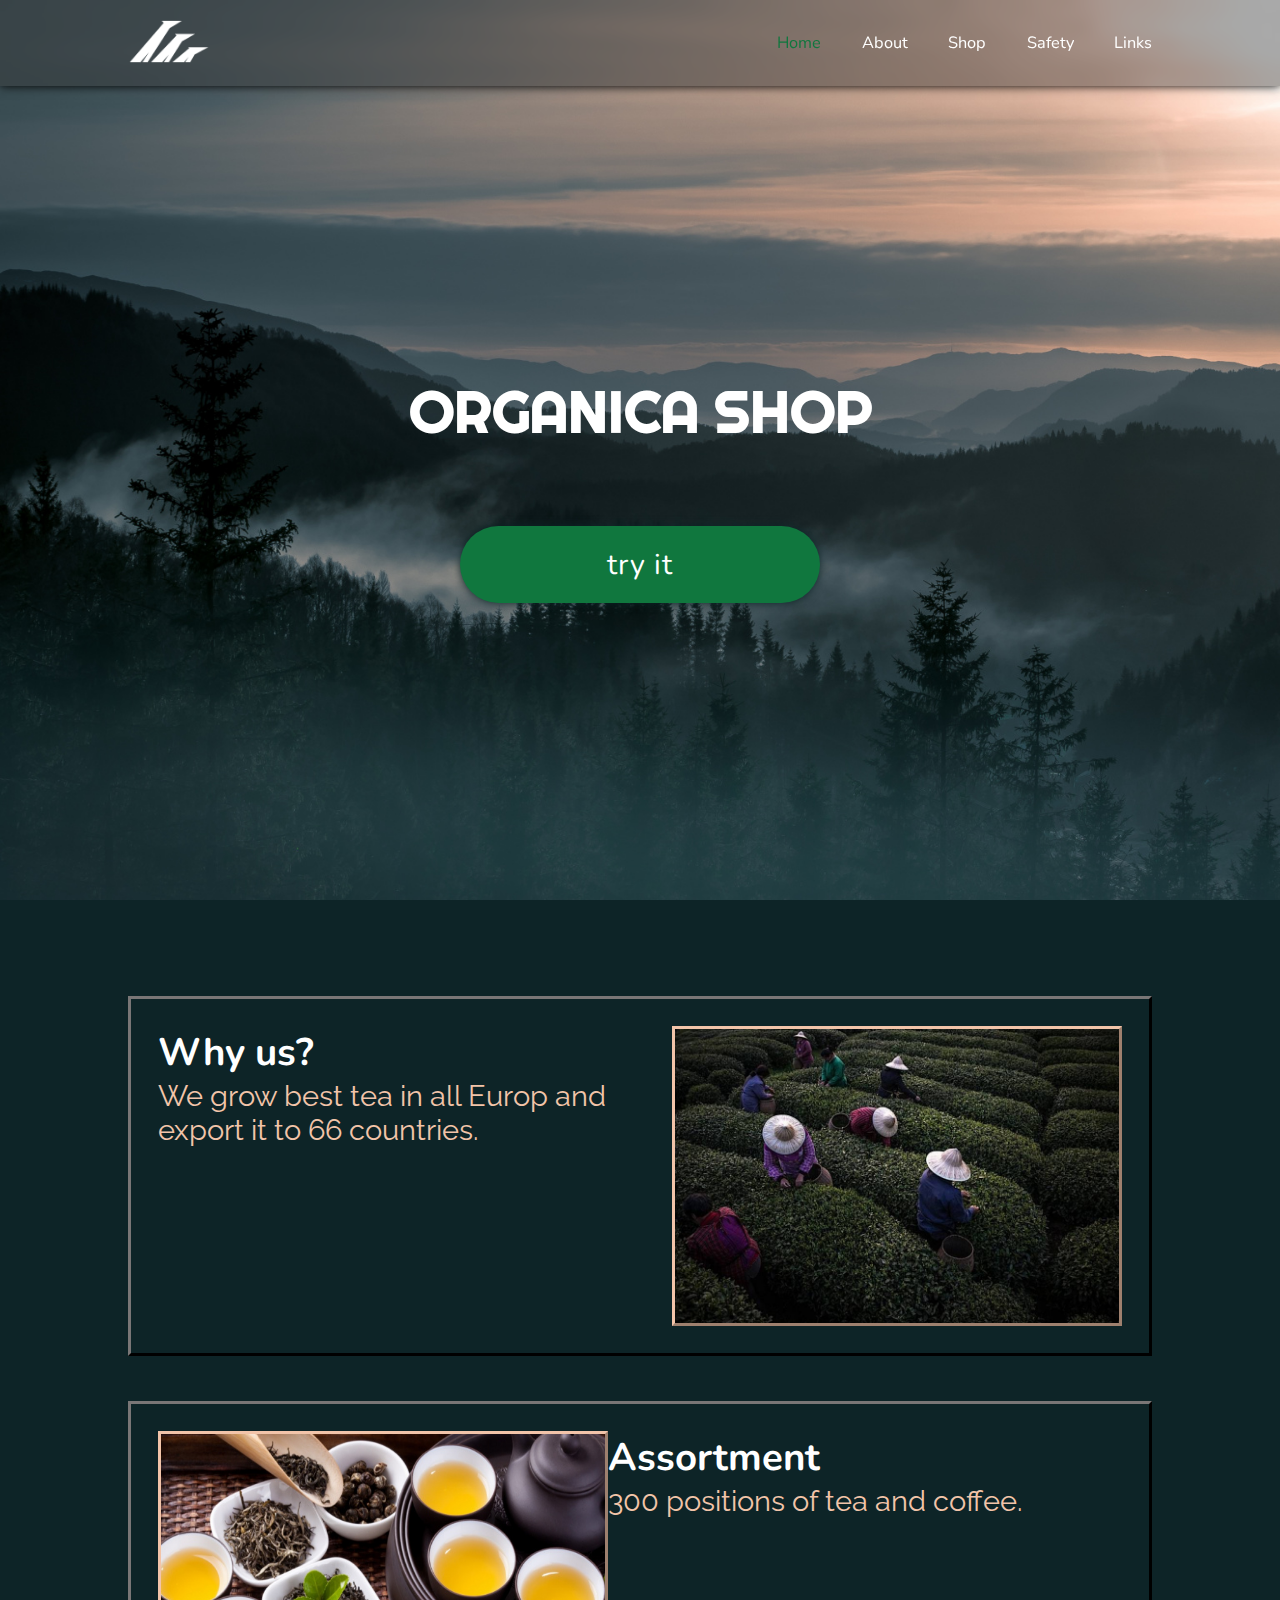
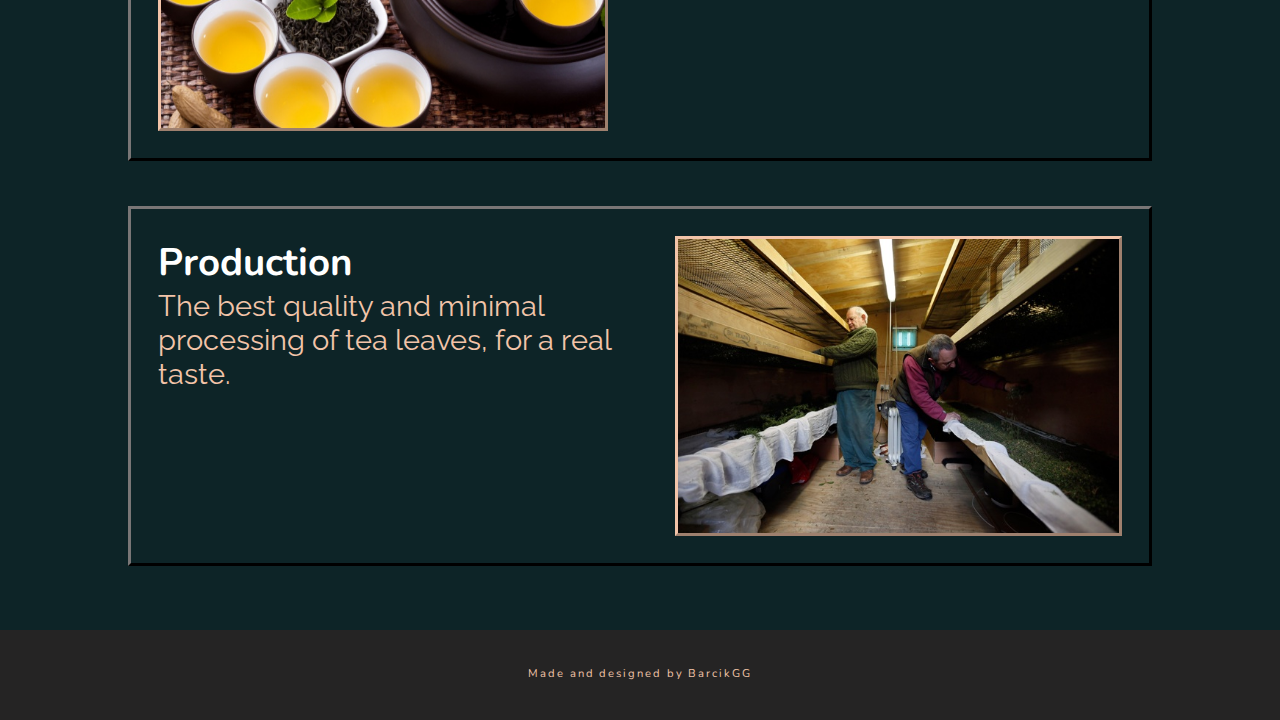
==== index.html @ 05550255 "first commit" ====
<!DOCTYPE html>
<html lang="en">
<head>
    <meta charset="UTF-8">
    <meta http-equiv="X-UA-Compatible" content="IE=edge">
    <meta name="viewport" content="width=device-width, initial-scale=1.0">
    <link rel="stylesheet" href="styles/index.css">
    <link href='https://unpkg.com/boxicons@2.1.4/css/boxicons.min.css' rel='stylesheet'>
    <title>Organica shop</title>
</head>
<body>
    <header class="header">
            <a href="index.html" class="logo">
                <img src="img/logo_shop.png" id="logo_img" alt="Logo">
            </a>
            <i class='bx bx-menu' id="menu-icon"></i>

            <nav class="navbar">
                <a href="index.html" class="active">Home</a>
                <a href="#about">About</a>
                <a href="shop.html">Shop</a>
                <a href="#">Safety</a>
                <a href="#">Links</a>
            </nav>
    </header> 
    
    <section class="main" id="main">
        <div class="main-content">
            <h1>ORGANICA SHOP</h1>
            <a href="shop.html" class="btn">try it</a>
        </div>
    </section>

    <section class="about" id="about">
        <div class="about_card" id="first_card">
            <div class="about_card_text">
                <h2>Why us?</h2>
                <p>We grow best tea in all Europ and export it to 66 countries.</p>
            </div>
            <img src="img/take_tea.jpg" alt="" class="about_card_img">
        </div>
        <div class="about_card" id="second_card">
            <img src="img/wide.jpg" alt="" class="about_card_img">
            <div class="about_card_text">
                <h2>Assortment</h2>
                <p>300 positions of tea and coffee.</p>
            </div>
        </div>
        <div class="about_card" id="fird_card">
            <div class="about_card_text">
                <h2>Production</h2>
                <p>The best quality and minimal processing of tea leaves, for a real taste.</p>
            </div>
            <img src="img/prod.jpg" alt="" class="about_card_img">
        </div>
    </section>

    <footer>
        <h3>Made and designed by BarcikGG</h3>
    </footer>
    <script src="scripts/script.js"></script>
</body>
</html>
---- styles/index.css ----
@import url('https://fonts.googleapis.com/css2?family=Nunito&family=Raleway:wght@200&family=Righteous&display=swap');


:root{
    --tittle-color: #ffff;
    --text-color: #f2c4a9;
    --button-hover-color: #1b3e46;
    --button-color: #10773e;
    --background-color: #0d2427;
}

* {
    margin: 0;
    padding: 0;
    box-sizing: border-box;
    text-decoration: none;
    border: none;
    outline: none;
    scroll-behavior: smooth;
    font-family: 'Nunito', sans-serif;
}

html {
    font-size: 60%;
    overflow-x: hidden;
}

body {
    color: var(--tittle-color);
    background-color: #ffff;
}

h1{
    color: var(--tittle-color);
    font-family: 'Righteous', cursive;
}

h2{
    color: var(--tittle-color);
    font-size: 4rem;
}

p{
    color: var(--text-color);
    font-family: 'Raleway', sans-serif;
}

.header {
    position: fixed;
    top: 0;
    left: 0;
    width: 100%;
    padding-left: 10%;
    padding-top: 2rem;
    padding-bottom: 2rem;
    padding-right: 10%;
    display: flex;
    justify-content: space-between;
    align-items: center;
    z-index: 100;
    background-color: #3333336c;
    backdrop-filter: blur(8px);
    box-shadow: 0 0 1rem black;
}

#logo_img{
    height: 5vh;
}

#menu-icon{
    font-size: 3.5rem;
    display: none;
}

.navbar a{
    font-size: 1.7rem;
    margin-left: 4rem;
    color: var(--font-color);
}

.navbar a:hover, .navbar a.active{
    color: var(--button-color);
    transition: .3s;
}

section{
    min-height: 100vh;
    padding-left: 10%;
    padding-right: 10%;
    padding-top: 10rem;
    padding-bottom: 2rem;
    background-color: var(--background-color);
}

.main{
    background-image: url("/img/back_main.jpg");
    background-repeat: no-repeat;
    background-size: cover;  
    display: flex;
    justify-content: center;
    align-items: center;
}

.main-content{
    display: flex;
    flex-direction: column;
    justify-content: center;
    align-items: center;
}

.main-content h1{
    text-align: center;
    color: var(--font-color);
    font-size: 6rem;
    margin-bottom: 15%;
}

.btn{
    display: inline-block;
    width: 40vh;
    margin-top: 2%;
    padding-top: 2rem;
    padding-bottom: 2rem;
    border-radius: 4rem;
    box-shadow: 0 0 1rem var(--background-color);
    background-color: var(--button-color);
    font-size: 3rem;
    text-align: center;
    color: var(--font-color);
    font-weight: 400;
    letter-spacing: .1rem;
}

.btn:hover{
    background-color: var(--button-hover-color);
    transition: .6s;
}

.about{
    display: flex;
    flex-wrap: wrap;
    justify-content: center;
}

.about_card{
    position: relative;
    display: flex;
    border-color: #252424;
    border-style: outset;
    justify-content: space-between;
    width: 150vh;
    height: 40vh;
    padding: 3vh 3vh 3vh 3vh;
    margin-bottom: 5vh;
}

.about_card_text{
    display: flex;
    flex-direction: column;
    width: 60%;
}

.about_card p{
    font-size: 3rem;
}

.about_card_img{
    border-color: var(--text-color);
    border-style: outset;
    max-width: 50vh;
    height: auto;
}

.product-cards {
    display: grid;
    grid-template-columns: repeat(auto-fit, minmax(30vh, 1fr));
    grid-gap: 20px;
    padding: 20px;
}

.product-card {
    background-color: #2d2c2c;
    padding: 20px;
    border-radius: 5px;
    transition: all 0.3s ease;
    text-align: center;
    display: flex;
    flex-direction: column;
    justify-content: space-between;
}

.product-card:hover {
    transform: translateY(-5px);
    box-shadow: 0 5px 20px rgba(0, 0, 0, 0.3);
}

.product-card img {
    max-width: 100%;
    height: auto;
    margin-bottom: 20px;
}

.product-card h3 {
    color: var(--text-color);
    font-size: 2.5rem;
    margin-bottom: 10px;
}

.product-card p {
    font-size: 1.8rem;
    font-family: Gilroy;
    color: #777;
    margin-bottom: 20px;
}

.product-card button {
    background-color: var(--text-color);
    color: var(--background-color);
    padding: 10px 20px;
    border: none;
    border-radius: 5px;
    font-size: 1.8rem;
    cursor: pointer;
    transition: all 0.3s ease;
    margin-top: auto;
}

.product-card button:hover {
    background-color: var(--button-hover-color);
    transform: scale(1.05);
}

footer{
    height: 10vh;
    background-color: #252424;
}

footer h3{
    color: var(--text-color);
    font-weight: 400;
    letter-spacing: 0.2rem;
    text-align: center;
    padding-top: calc(5vh - 1rem);
}

@media only screen and (max-width: 1024px) {
    .navbar a {
        margin-left: 2rem;
        font-size: 1.5rem;
    }
}
    
@media only screen and (max-width: 860px) {
    html {
        font-size: 50%;
    }
    
    .header {
        padding-left: 5%;
        padding-right: 5%;
    }
    
    #menu-icon {
        display: block;
        cursor: pointer;
    }
    
    .navbar {
        position: absolute;
        top: 100%;
        left: 0;
        width: 100%;
        padding-left: 1rem;
        padding-right: 1rem;
        padding-top: 2%;
        background-color: #333;
        box-shadow: 0 0.3rem 1rem black;
        display: none;
    }
    
    .navbar.active {
        display: block;
    }
    
    .navbar a {
        margin: 2rem 0;
        font-size: 3rem;
        display: block;
    }

    .main{
        display: block;
    }

    .main-content h1 {
        font-size: 3.5rem;
    }
    
    .btn {
        width: 100%;
    }
    
}
    
@media only screen and (max-width: 500px) {
    .navbar a {
        font-size: 2rem;
    }
    
    section {
        margin-top: 5rem;
        padding-left: 5%;
        padding-right: 5%;
        padding-top: 5rem;
        padding-bottom: 1rem;
    }
      
    .main {
        flex-direction: column;
        align-items: flex-start;
    }
      
    .main-content h1 {
        font-size: 4rem;
    }
      
    .btn {
        width: 100%;
        margin-top: 5%;
        padding-top: 1.8rem;
        padding-bottom: 1.8rem;
        font-size: 2rem;
        border-radius: 2rem;
    }
}
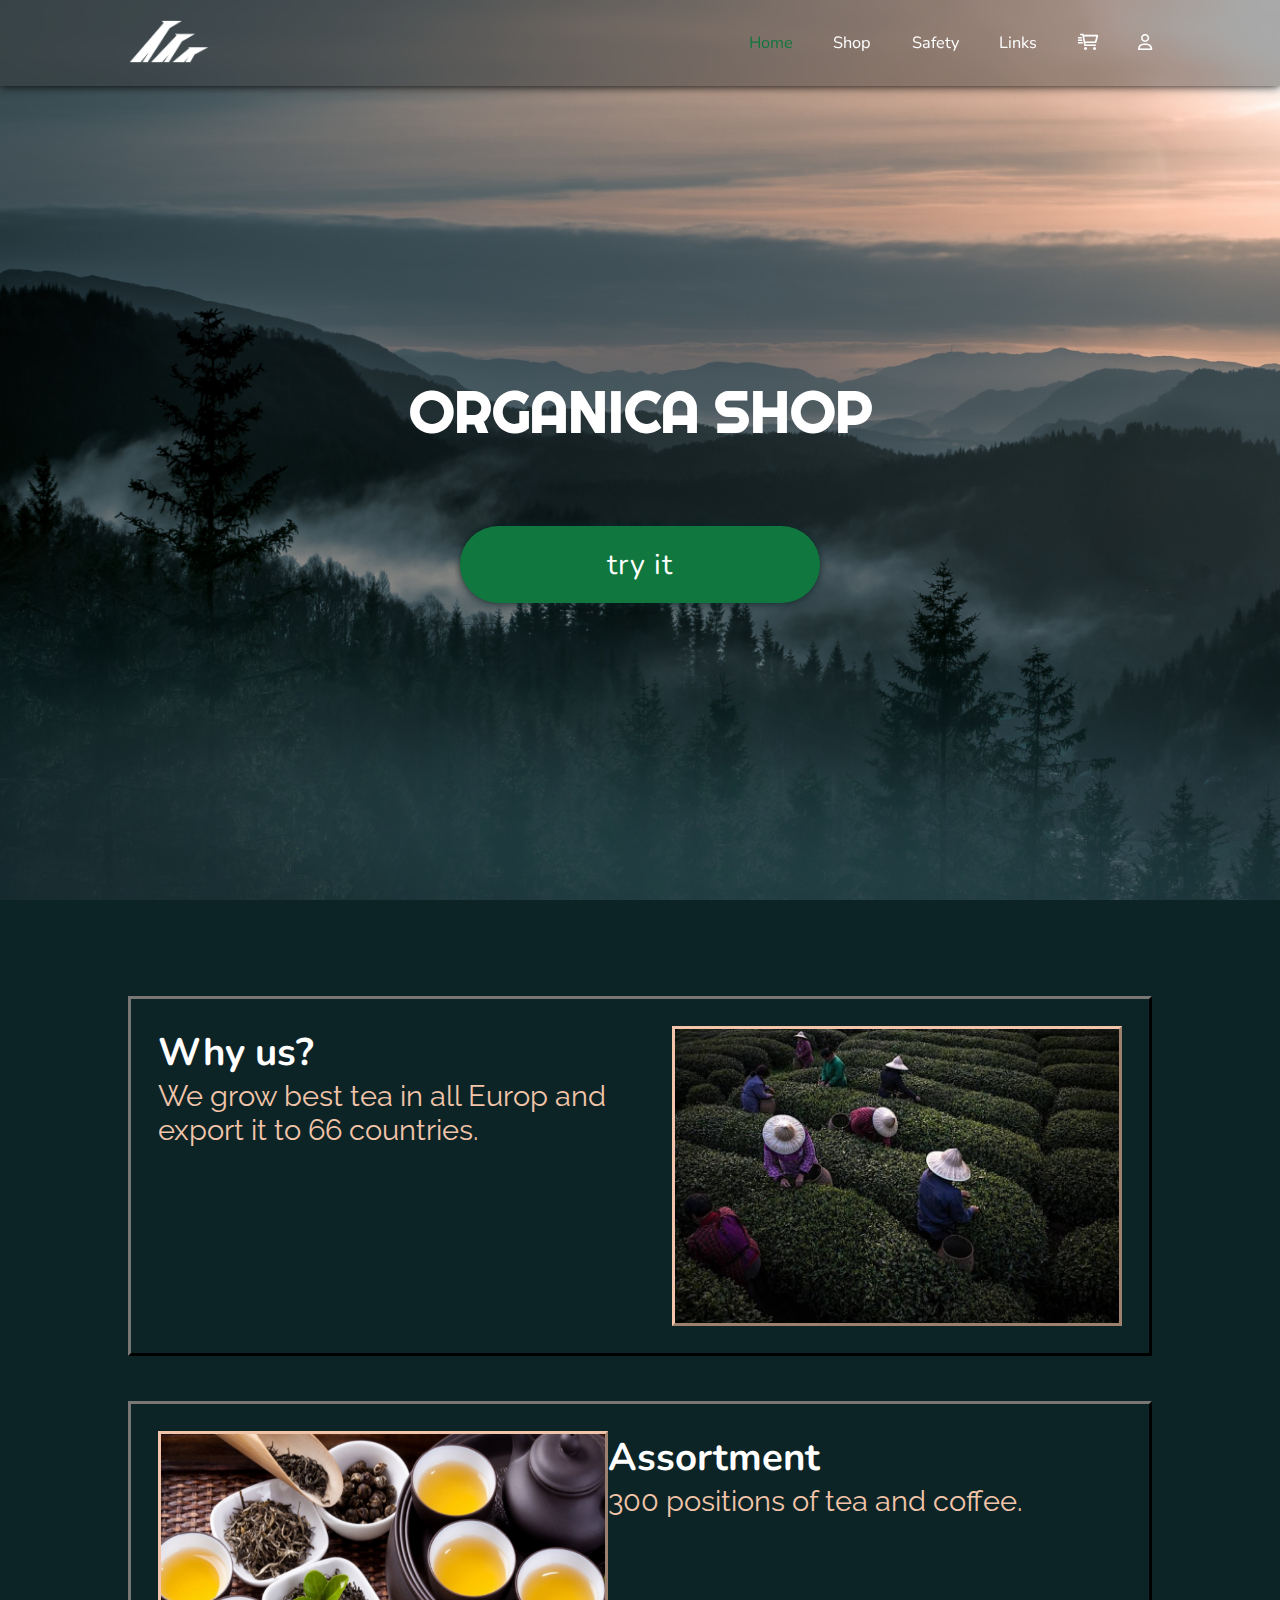
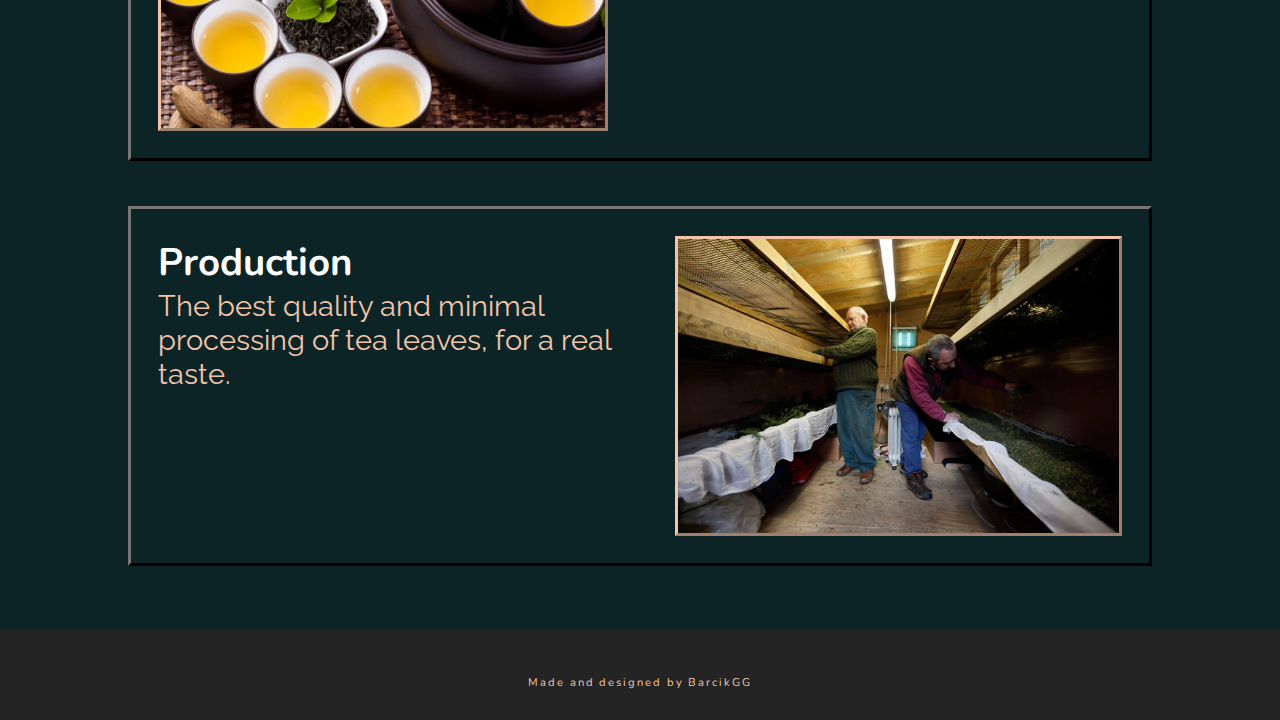
==== commit 58b247fa: "add cart" ====
--- a/index.html
+++ b/index.html
@@ -5,6 +5,7 @@
     <meta http-equiv="X-UA-Compatible" content="IE=edge">
     <meta name="viewport" content="width=device-width, initial-scale=1.0">
     <link rel="stylesheet" href="styles/index.css">
+    <link rel="stylesheet" href="styles/all.min.css">
     <link href='https://unpkg.com/boxicons@2.1.4/css/boxicons.min.css' rel='stylesheet'>
     <title>Organica shop</title>
 </head>
@@ -17,10 +18,11 @@
 
             <nav class="navbar">
                 <a href="index.html" class="active">Home</a>
-                <a href="#about">About</a>
                 <a href="shop.html">Shop</a>
                 <a href="#">Safety</a>
                 <a href="#">Links</a>
+                <a href="cart.html"><i class="fa-regular fa-cart-shopping-fast"></i></a>
+                <a href="#"><i class="fa-regular fa-user"></i></a>
             </nav>
     </header> 
     
--- a/styles/index.css
+++ b/styles/index.css
@@ -126,6 +126,7 @@
     background-color: var(--button-color);
     font-size: 3rem;
     text-align: center;
+    cursor: pointer;
     color: var(--font-color);
     font-weight: 400;
     letter-spacing: .1rem;
@@ -190,7 +191,6 @@
 }
 
 .product-card:hover {
-    transform: translateY(-5px);
     box-shadow: 0 5px 20px rgba(0, 0, 0, 0.3);
 }
 
@@ -215,6 +215,7 @@
 
 .product-card button {
     background-color: var(--text-color);
+    position: relative;
     color: var(--background-color);
     padding: 10px 20px;
     border: none;
@@ -223,11 +224,127 @@
     cursor: pointer;
     transition: all 0.3s ease;
     margin-top: auto;
+    display: flex;
+    justify-content: space-between;
+    align-items: center;
 }
 
 .product-card button:hover {
     background-color: var(--button-hover-color);
     transform: scale(1.05);
+}
+
+.cart{
+    position: relative;
+    display: flex;
+    flex-direction: row-reverse;
+    justify-content: space-between;
+    padding-top: 5vh;
+}
+
+.cart-form{
+    width: 45%;
+}
+
+.cart-items {
+    display: flex;
+    flex-direction: column;
+}
+
+.cart-item {
+    position: relative;
+    background-color: var(--background-color);
+    border-color: var(--text-color);
+    border-style: outset;
+    display: inline-flex;
+    width: 80%;
+    padding: 2vh;
+    margin-bottom: 5vh;
+    border-radius: 1vh;
+    transition: all 0.3s ease;
+}
+
+.cart-item img {
+    max-width: 30%;
+    height: auto;
+}
+
+.cart-item h3{
+    font-size: 3rem;
+}
+
+.cart-item p{
+    font-size: 1.8rem;
+}
+
+.cart-item-text{
+    margin-left: 5vh;
+    display: flex;
+    flex-direction: column;
+}
+
+.heading{
+    text-align: center;
+}
+
+.cart-form form{
+    max-width: 70rem;
+    margin: auto;
+    text-align: center;
+    margin-bottom: 3rem;
+}
+
+.cart-form form .input-box{
+    display: flex;
+    justify-content: space-between;
+    flex-wrap: wrap;
+}
+
+.cart-form form .input-box input,
+.cart-form form textarea{
+    width: 100%;
+    padding: 1.5rem;
+    font-size: 1.6rem;
+    color: #ffff;
+    background-color: #333;
+    border-radius: .8rem;
+    margin: .7rem 0;
+}
+
+.cart-form form .input-box input{
+    width: 49%;
+}
+
+.cart-form form .input-box-address input{
+    width: 100%;
+    padding: 1.5rem;
+    font-size: 1.6rem;
+    color: #ffff;
+    background-color: #333;
+    border-radius: .8rem;
+    margin: .7rem 0;
+}
+
+.pay-btn{
+    display: inline-block;
+    width: 100%;
+    margin-top: 2%;
+    padding-top: 2rem;
+    padding-bottom: 2rem;
+    border-radius: 2rem;
+    box-shadow: 0 0 1rem var(--background-color);
+    background-color: var(--text-color);
+    font-size: 3rem;
+    text-align: center;
+    color: var(--background-color);
+    font-weight: 400;
+    letter-spacing: .1rem;
+}
+
+.pay-btn:hover{
+    cursor: pointer;
+    background-color: var(--button-hover-color);
+    transition: .6s;
 }
 
 footer{
@@ -240,7 +357,7 @@
     font-weight: 400;
     letter-spacing: 0.2rem;
     text-align: center;
-    padding-top: calc(5vh - 1rem);
+    padding-top: 5vh;
 }
 
 @media only screen and (max-width: 1024px) {
@@ -288,18 +405,26 @@
         display: block;
     }
 
-    .main{
-        display: block;
-    }
-
     .main-content h1 {
-        font-size: 3.5rem;
+        font-size: 5rem;
     }
     
     .btn {
         width: 100%;
     }
     
+    .about_card{
+        position: relative;
+        display: flex;
+        flex-direction: column;
+        height: auto;
+        width: 100vh;
+    }
+
+    .about_card_text{
+        margin-bottom: 5vh;
+        width: 100%;
+    }
 }
     
 @media only screen and (max-width: 500px) {
@@ -308,16 +433,10 @@
     }
     
     section {
-        margin-top: 5rem;
         padding-left: 5%;
         padding-right: 5%;
-        padding-top: 5rem;
+        padding-top: 10rem;
         padding-bottom: 1rem;
-    }
-      
-    .main {
-        flex-direction: column;
-        align-items: flex-start;
     }
       
     .main-content h1 {
@@ -332,4 +451,12 @@
         font-size: 2rem;
         border-radius: 2rem;
     }
+
+    .about_card{
+        width: 60vh;
+    }
+
+    .about_card_img{
+        width: 30vh;
+    }
 }--- a/styles/all.min.css
+++ b/styles/all.min.css
@@ -0,0 +1,6 @@
+/*!
+ * Font Awesome Pro 6.1.0 by @fontawesome - https://fontawesome.com
+ * License - https://fontawesome.com/license (Commercial License)
+ * Copyright 2022 Fonticons, Inc.
+ */
+.fa{font-family:var(--fa-style-family,"Font Awesome 6 Pro");font-weight:var(--fa-style,900)}.fa,.fa-brands,.fa-duotone,.fa-light,.fa-regular,.fa-solid,.fa-thin,.fab,.fad,.fal,.far,.fas,.fat{-moz-osx-font-smoothing:grayscale;-webkit-font-smoothing:antialiased;display:var(--fa-display,inline-block);font-style:normal;font-variant:normal;line-height:1;text-rendering:auto}.fa-1x{font-size:1em}.fa-2x{font-size:2em}.fa-3x{font-size:3em}.fa-4x{font-size:4em}.fa-5x{font-size:5em}.fa-6x{font-size:6em}.fa-7x{font-size:7em}.fa-8x{font-size:8em}.fa-9x{font-size:9em}.fa-10x{font-size:10em}.fa-2xs{font-size:.625em;line-height:.1em;vertical-align:.225em}.fa-xs{font-size:.75em;line-height:.08333em;vertical-align:.125em}.fa-sm{font-size:.875em;line-height:.07143em;vertical-align:.05357em}.fa-lg{font-size:1.25em;line-height:.05em;vertical-align:-.075em}.fa-xl{font-size:1.5em;line-height:.04167em;vertical-align:-.125em}.fa-2xl{font-size:2em;line-height:.03125em;vertical-align:-.1875em}.fa-fw{text-align:center;width:1.25em}.fa-ul{list-style-type:none;margin-left:var(--fa-li-margin,2.5em);padding-left:0}.fa-ul>li{position:relative}.fa-li{left:calc(var(--fa-li-width, 2em)*-1);position:absolute;text-align:center;width:var(--fa-li-width,2em);line-height:inherit}.fa-border{border-radius:var(--fa-border-radius,.1em);border:var(--fa-border-width,.08em) var(--fa-border-style,solid) var(--fa-border-color,#eee);padding:var(--fa-border-padding,.2em .25em .15em)}.fa-pull-left{float:left;margin-right:var(--fa-pull-margin,.3em)}.fa-pull-right{float:right;margin-left:var(--fa-pull-margin,.3em)}.fa-beat{-webkit-animation-name:fa-beat;animation-name:fa-beat;-webkit-animation-delay:var(--fa-animation-delay,0);animation-delay:var(--fa-animation-delay,0);-webkit-animation-direction:var(--fa-animation-direction,normal);animation-direction:var(--fa-animation-direction,normal);-webkit-animation-duration:var(--fa-animation-duration,1s);animation-duration:var(--fa-animation-duration,1s);-webkit-animation-iteration-count:var(--fa-animation-iteration-count,infinite);animation-iteration-count:var(--fa-animation-iteration-count,infinite);-webkit-animation-timing-function:var(--fa-animation-timing,ease-in-out);animation-timing-function:var(--fa-animation-timing,ease-in-out)}.fa-bounce{-webkit-animation-name:fa-bounce;animation-name:fa-bounce;-webkit-animation-delay:var(--fa-animation-delay,0);animation-delay:var(--fa-animation-delay,0);-webkit-animation-direction:var(--fa-animation-direction,normal);animation-direction:var(--fa-animation-direction,normal);-webkit-animation-duration:var(--fa-animation-duration,1s);animation-duration:var(--fa-animation-duration,1s);-webkit-animation-iteration-count:var(--fa-animation-iteration-count,infinite);animation-iteration-count:var(--fa-animation-iteration-count,infinite);-webkit-animation-timing-function:var(--fa-animation-timing,cubic-bezier(.28,.84,.42,1));animation-timing-function:var(--fa-animation-timing,cubic-bezier(.28,.84,.42,1))}.fa-fade{-webkit-animation-name:fa-fade;animation-name:fa-fade;-webkit-animation-iteration-count:var(--fa-animation-iteration-count,infinite);animation-iteration-count:var(--fa-animation-iteration-count,infinite);-webkit-animation-timing-function:var(--fa-animation-timing,cubic-bezier(.4,0,.6,1));animation-timing-function:var(--fa-animation-timing,cubic-bezier(.4,0,.6,1))}.fa-beat-fade,.fa-fade{-webkit-animation-delay:var(--fa-animation-delay,0);animation-delay:var(--fa-animation-delay,0);-webkit-animation-direction:var(--fa-animation-direction,normal);animation-direction:var(--fa-animation-direction,normal);-webkit-animation-duration:var(--fa-animation-duration,1s);animation-duration:var(--fa-animation-duration,1s)}.fa-beat-fade{-webkit-animation-name:fa-beat-fade;animation-name:fa-beat-fade;-webkit-animation-iteration-count:var(--fa-animation-iteration-count,infinite);animation-iteration-count:var(--fa-animation-iteration-count,infinite);-webkit-animation-timing-function:var(--fa-animation-timing,cubic-bezier(.4,0,.6,1));animation-timing-function:var(--fa-animation-timing,cubic-bezier(.4,0,.6,1))}.fa-flip{-webkit-animation-name:fa-flip;animation-name:fa-flip;-webkit-animation-delay:var(--fa-animation-delay,0);animation-delay:var(--fa-animation-delay,0);-webkit-animation-direction:var(--fa-animation-direction,normal);animation-direction:var(--fa-animation-direction,normal);-webkit-animation-duration:var(--fa-animation-duration,1s);animation-duration:var(--fa-animation-duration,1s);-webkit-animation-iteration-count:var(--fa-animation-iteration-count,infinite);animation-iteration-count:var(--fa-animation-iteration-count,infinite);-webkit-animation-timing-function:var(--fa-animation-timing,ease-in-out);animation-timing-function:var(--fa-animation-timing,ease-in-out)}.fa-shake{-webkit-animation-name:fa-shake;animation-name:fa-shake;-webkit-animation-duration:var(--fa-animation-duration,1s);animation-duration:var(--fa-animation-duration,1s);-webkit-animation-iteration-count:var(--fa-animation-iteration-count,infinite);animation-iteration-count:var(--fa-animation-iteration-count,infinite);-webkit-animation-timing-function:var(--fa-animation-timing,linear);animation-timing-function:var(--fa-animation-timing,linear)}.fa-shake,.fa-spin{-webkit-animation-delay:var(--fa-animation-delay,0);animation-delay:var(--fa-animation-delay,0);-webkit-animation-direction:var(--fa-animation-direction,normal);animation-direction:var(--fa-animation-direction,normal)}.fa-spin{-webkit-animation-name:fa-spin;animation-name:fa-spin;-webkit-animation-duration:var(--fa-animation-duration,2s);animation-duration:var(--fa-animation-duration,2s);-webkit-animation-iteration-count:var(--fa-animation-iteration-count,infinite);animation-iteration-count:var(--fa-animation-iteration-count,infinite);-webkit-animation-timing-function:var(--fa-animation-timing,linear);animation-timing-function:var(--fa-animation-timing,linear)}.fa-spin-reverse{--fa-animation-direction:reverse}.fa-pulse,.fa-spin-pulse{-webkit-animation-name:fa-spin;animation-name:fa-spin;-webkit-animation-direction:var(--fa-animation-direction,normal);animation-direction:var(--fa-animation-direction,normal);-webkit-animation-duration:var(--fa-animation-duration,1s);animation-duration:var(--fa-animation-duration,1s);-webkit-animation-iteration-count:var(--fa-animation-iteration-count,infinite);animation-iteration-count:var(--fa-animation-iteration-count,infinite);-webkit-animation-timing-function:var(--fa-animation-timing,steps(8));animation-timing-function:var(--fa-animation-timing,steps(8))}@media (prefers-reduced-motion:reduce){.fa-beat,.fa-beat-fade,.fa-bounce,.fa-fade,.fa-flip,.fa-pulse,.fa-shake,.fa-spin,.fa-spin-pulse{-webkit-animation-delay:-1ms;animation-delay:-1ms;-webkit-animation-duration:1ms;animation-duration:1ms;-webkit-animation-iteration-count:1;animation-iteration-count:1;transition-delay:0s;transition-duration:0s}}@-webkit-keyframes fa-beat{0%,90%{-webkit-transform:scale(1);transform:scale(1)}45%{-webkit-transform:scale(var(--fa-beat-scale,1.25));transform:scale(var(--fa-beat-scale,1.25))}}@keyframes fa-beat{0%,90%{-webkit-transform:scale(1);transform:scale(1)}45%{-webkit-transform:scale(var(--fa-beat-scale,1.25));transform:scale(var(--fa-beat-scale,1.25))}}@-webkit-keyframes fa-bounce{0%{-webkit-transform:scale(1) translateY(0);transform:scale(1) translateY(0)}10%{-webkit-transform:scale(var(--fa-bounce-start-scale-x,1.1),var(--fa-bounce-start-scale-y,.9)) translateY(0);transform:scale(var(--fa-bounce-start-scale-x,1.1),var(--fa-bounce-start-scale-y,.9)) translateY(0)}30%{-webkit-transform:scale(var(--fa-bounce-jump-scale-x,.9),var(--fa-bounce-jump-scale-y,1.1)) translateY(var(--fa-bounce-height,-.5em));transform:scale(var(--fa-bounce-jump-scale-x,.9),var(--fa-bounce-jump-scale-y,1.1)) translateY(var(--fa-bounce-height,-.5em))}50%{-webkit-transform:scale(var(--fa-bounce-land-scale-x,1.05),var(--fa-bounce-land-scale-y,.95)) translateY(0);transform:scale(var(--fa-bounce-land-scale-x,1.05),var(--fa-bounce-land-scale-y,.95)) translateY(0)}57%{-webkit-transform:scale(1) translateY(var(--fa-bounce-rebound,-.125em));transform:scale(1) translateY(var(--fa-bounce-rebound,-.125em))}64%{-webkit-transform:scale(1) translateY(0);transform:scale(1) translateY(0)}to{-webkit-transform:scale(1) translateY(0);transform:scale(1) translateY(0)}}@keyframes fa-bounce{0%{-webkit-transform:scale(1) translateY(0);transform:scale(1) translateY(0)}10%{-webkit-transform:scale(var(--fa-bounce-start-scale-x,1.1),var(--fa-bounce-start-scale-y,.9)) translateY(0);transform:scale(var(--fa-bounce-start-scale-x,1.1),var(--fa-bounce-start-scale-y,.9)) translateY(0)}30%{-webkit-transform:scale(var(--fa-bounce-jump-scale-x,.9),var(--fa-bounce-jump-scale-y,1.1)) translateY(var(--fa-bounce-height,-.5em));transform:scale(var(--fa-bounce-jump-scale-x,.9),var(--fa-bounce-jump-scale-y,1.1)) translateY(var(--fa-bounce-height,-.5em))}50%{-webkit-transform:scale(var(--fa-bounce-land-scale-x,1.05),var(--fa-bounce-land-scale-y,.95)) translateY(0);transform:scale(var(--fa-bounce-land-scale-x,1.05),var(--fa-bounce-land-scale-y,.95)) translateY(0)}57%{-webkit-transform:scale(1) translateY(var(--fa-bounce-rebound,-.125em));transform:scale(1) translateY(var(--fa-bounce-rebound,-.125em))}64%{-webkit-transform:scale(1) translateY(0);transform:scale(1) translateY(0)}to{-webkit-transform:scale(1) translateY(0);transform:scale(1) translateY(0)}}@-webkit-keyframes fa-fade{50%{opacity:var(--fa-fade-opacity,.4)}}@keyframes fa-fade{50%{opacity:var(--fa-fade-opacity,.4)}}@-webkit-keyframes fa-beat-fade{0%,to{opacity:var(--fa-beat-fade-opacity,.4);-webkit-transform:scale(1);transform:scale(1)}50%{opacity:1;-webkit-transform:scale(var(--fa-beat-fade-scale,1.125));transform:scale(var(--fa-beat-fade-scale,1.125))}}@keyframes fa-beat-fade{0%,to{opacity:var(--fa-beat-fade-opacity,.4);-webkit-transform:scale(1);transform:scale(1)}50%{opacity:1;-webkit-transform:scale(var(--fa-beat-fade-scale,1.125));transform:scale(var(--fa-beat-fade-scale,1.125))}}@-webkit-keyframes fa-flip{50%{-webkit-transform:rotate3d(var(--fa-flip-x,0),var(--fa-flip-y,1),var(--fa-flip-z,0),var(--fa-flip-angle,-180deg));transform:rotate3d(var(--fa-flip-x,0),var(--fa-flip-y,1),var(--fa-flip-z,0),var(--fa-flip-angle,-180deg))}}@keyframes fa-flip{50%{-webkit-transform:rotate3d(var(--fa-flip-x,0),var(--fa-flip-y,1),var(--fa-flip-z,0),var(--fa-flip-angle,-180deg));transform:rotate3d(var(--fa-flip-x,0),var(--fa-flip-y,1),var(--fa-flip-z,0),var(--fa-flip-angle,-180deg))}}@-webkit-keyframes fa-shake{0%{-webkit-transform:rotate(-15deg);transform:rotate(-15deg)}4%{-webkit-transform:rotate(15deg);transform:rotate(15deg)}8%,24%{-webkit-transform:rotate(-18deg);transform:rotate(-18deg)}12%,28%{-webkit-transform:rotate(18deg);transform:rotate(18deg)}16%{-webkit-transform:rotate(-22deg);transform:rotate(-22deg)}20%{-webkit-transform:rotate(22deg);transform:rotate(22deg)}32%{-webkit-transform:rotate(-12deg);transform:rotate(-12deg)}36%{-webkit-transform:rotate(12deg);transform:rotate(12deg)}40%,to{-webkit-transform:rotate(0deg);transform:rotate(0deg)}}@keyframes fa-shake{0%{-webkit-transform:rotate(-15deg);transform:rotate(-15deg)}4%{-webkit-transform:rotate(15deg);transform:rotate(15deg)}8%,24%{-webkit-transform:rotate(-18deg);transform:rotate(-18deg)}12%,28%{-webkit-transform:rotate(18deg);transform:rotate(18deg)}16%{-webkit-transform:rotate(-22deg);transform:rotate(-22deg)}20%{-webkit-transform:rotate(22deg);transform:rotate(22deg)}32%{-webkit-transform:rotate(-12deg);transform:rotate(-12deg)}36%{-webkit-transform:rotate(12deg);transform:rotate(12deg)}40%,to{-webkit-transform:rotate(0deg);transform:rotate(0deg)}}@-webkit-keyframes fa-spin{0%{-webkit-transform:rotate(0deg);transform:rotate(0deg)}to{-webkit-transform:rotate(1turn);transform:rotate(1turn)}}@keyframes fa-spin{0%{-webkit-transform:rotate(0deg);transform:rotate(0deg)}to{-webkit-transform:rotate(1turn);transform:rotate(1turn)}}.fa-rotate-90{-webkit-transform:rotate(90deg);transform:rotate(90deg)}.fa-rotate-180{-webkit-transform:rotate(180deg);transform:rotate(180deg)}.fa-rotate-270{-webkit-transform:rotate(270deg);transform:rotate(270deg)}.fa-flip-horizontal{-webkit-transform:scaleX(-1);transform:scaleX(-1)}.fa-flip-vertical{-webkit-transform:scaleY(-1);transform:scaleY(-1)}.fa-flip-both,.fa-flip-horizontal.fa-flip-vertical{-webkit-transform:scale(-1);transform:scale(-1)}.fa-rotate-by{-webkit-transform:rotate(var(--fa-rotate-angle,none));transform:rotate(var(--fa-rotate-angle,none))}.fa-stack{display:inline-block;height:2em;line-height:2em;position:relative;vertical-align:middle;width:2.5em}.fa-stack-1x,.fa-stack-2x{left:0;position:absolute;text-align:center;width:100%;z-index:var(--fa-stack-z-index,auto)}.fa-stack-1x{line-height:inherit}.fa-stack-2x{font-size:2em}.fa-inverse{color:var(--fa-inverse,#fff)}.fa-0:before{content:"\30"}.fa-1:before{content:"\31"}.fa-2:before{content:"\32"}.fa-3:before{content:"\33"}.fa-4:before{content:"\34"}.fa-5:before{content:"\35"}.fa-6:before{content:"\36"}.fa-7:before{content:"\37"}.fa-8:before{content:"\38"}.fa-9:before{content:"\39"}.fa-00:before{content:"\e467"}.fa-360-degrees:before{content:"\e2dc"}.fa-a:before{content:"\41"}.fa-abacus:before{content:"\f640"}.fa-accent-grave:before{content:"\60"}.fa-acorn:before{content:"\f6ae"}.fa-address-book:before,.fa-contact-book:before{content:"\f2b9"}.fa-address-card:before,.fa-contact-card:before,.fa-vcard:before{content:"\f2bb"}.fa-air-conditioner:before{content:"\f8f4"}.fa-airplay:before{content:"\e089"}.fa-alarm-clock:before{content:"\f34e"}.fa-alarm-exclamation:before{content:"\f843"}.fa-alarm-plus:before{content:"\f844"}.fa-alarm-snooze:before{content:"\f845"}.fa-album:before{content:"\f89f"}.fa-album-circle-plus:before{content:"\e48c"}.fa-album-circle-user:before{content:"\e48d"}.fa-album-collection:before{content:"\f8a0"}.fa-album-collection-circle-plus:before{content:"\e48e"}.fa-album-collection-circle-user:before{content:"\e48f"}.fa-alicorn:before{content:"\f6b0"}.fa-alien:before{content:"\f8f5"}.fa-alien-8bit:before,.fa-alien-monster:before{content:"\f8f6"}.fa-align-center:before{content:"\f037"}.fa-align-justify:before{content:"\f039"}.fa-align-left:before{content:"\f036"}.fa-align-right:before{content:"\f038"}.fa-align-slash:before{content:"\f846"}.fa-alt:before{content:"\e08a"}.fa-amp-guitar:before{content:"\f8a1"}.fa-ampersand:before{content:"\26"}.fa-anchor:before{content:"\f13d"}.fa-anchor-circle-check:before{content:"\e4aa"}.fa-anchor-circle-exclamation:before{content:"\e4ab"}.fa-anchor-circle-xmark:before{content:"\e4ac"}.fa-anchor-lock:before{content:"\e4ad"}.fa-angel:before{content:"\f779"}.fa-angle:before{content:"\e08c"}.fa-angle-90:before{content:"\e08d"}.fa-angle-down:before{content:"\f107"}.fa-angle-left:before{content:"\f104"}.fa-angle-right:before{content:"\f105"}.fa-angle-up:before{content:"\f106"}.fa-angle-double-down:before,.fa-angles-down:before{content:"\f103"}.fa-angle-double-left:before,.fa-angles-left:before{content:"\f100"}.fa-angle-double-right:before,.fa-angles-right:before{content:"\f101"}.fa-angle-double-up:before,.fa-angles-up:before{content:"\f102"}.fa-ankh:before{content:"\f644"}.fa-apartment:before{content:"\e468"}.fa-aperture:before{content:"\e2df"}.fa-apostrophe:before{content:"\27"}.fa-apple-core:before{content:"\e08f"}.fa-apple-alt:before,.fa-apple-whole:before{content:"\f5d1"}.fa-archway:before{content:"\f557"}.fa-arrow-down:before{content:"\f063"}.fa-arrow-down-1-9:before,.fa-sort-numeric-asc:before,.fa-sort-numeric-down:before{content:"\f162"}.fa-arrow-down-9-1:before,.fa-sort-numeric-desc:before,.fa-sort-numeric-down-alt:before{content:"\f886"}.fa-arrow-down-a-z:before,.fa-sort-alpha-asc:before,.fa-sort-alpha-down:before{content:"\f15d"}.fa-arrow-down-arrow-up:before,.fa-sort-alt:before{content:"\f883"}.fa-arrow-down-big-small:before,.fa-sort-size-down:before{content:"\f88c"}.fa-arrow-down-from-dotted-line:before{content:"\e090"}.fa-arrow-down-from-line:before,.fa-arrow-from-top:before{content:"\f345"}.fa-arrow-down-left:before{content:"\e091"}.fa-arrow-down-left-and-arrow-up-right-to-center:before{content:"\e092"}.fa-arrow-down-long:before,.fa-long-arrow-down:before{content:"\f175"}.fa-arrow-down-right:before{content:"\e093"}.fa-arrow-down-short-wide:before,.fa-sort-amount-desc:before,.fa-sort-amount-down-alt:before{content:"\f884"}.fa-arrow-down-small-big:before,.fa-sort-size-down-alt:before{content:"\f88d"}.fa-arrow-down-square-triangle:before,.fa-sort-shapes-down-alt:before{content:"\f889"}.fa-arrow-down-to-arc:before{content:"\e4ae"}.fa-arrow-down-to-bracket:before{content:"\e094"}.fa-arrow-down-to-dotted-line:before{content:"\e095"}.fa-arrow-down-to-line:before,.fa-arrow-to-bottom:before{content:"\f33d"}.fa-arrow-down-to-square:before{content:"\e096"}.fa-arrow-down-triangle-square:before,.fa-sort-shapes-down:before{content:"\f888"}.fa-arrow-down-up-across-line:before{content:"\e4af"}.fa-arrow-down-up-lock:before{content:"\e4b0"}.fa-arrow-down-wide-short:before,.fa-sort-amount-asc:before,.fa-sort-amount-down:before{content:"\f160"}.fa-arrow-down-z-a:before,.fa-sort-alpha-desc:before,.fa-sort-alpha-down-alt:before{content:"\f881"}.fa-arrow-left:before{content:"\f060"}.fa-arrow-from-right:before,.fa-arrow-left-from-line:before{content:"\f344"}.fa-arrow-left-long:before,.fa-long-arrow-left:before{content:"\f177"}.fa-arrow-left-long-to-line:before{content:"\e3d4"}.fa-arrow-left-to-line:before,.fa-arrow-to-left:before{content:"\f33e"}.fa-arrow-pointer:before,.fa-mouse-pointer:before{content:"\f245"}.fa-arrow-right:before{content:"\f061"}.fa-arrow-right-arrow-left:before,.fa-exchange:before{content:"\f0ec"}.fa-arrow-right-from-arc:before{content:"\e4b1"}.fa-arrow-right-from-bracket:before,.fa-sign-out:before{content:"\f08b"}.fa-arrow-from-left:before,.fa-arrow-right-from-line:before{content:"\f343"}.fa-arrow-right-long:before,.fa-long-arrow-right:before{content:"\f178"}.fa-arrow-right-long-to-line:before{content:"\e3d5"}.fa-arrow-right-to-arc:before{content:"\e4b2"}.fa-arrow-right-to-bracket:before,.fa-sign-in:before{content:"\f090"}.fa-arrow-right-to-city:before{content:"\e4b3"}.fa-arrow-right-to-line:before,.fa-arrow-to-right:before{content:"\f340"}.fa-arrow-left-rotate:before,.fa-arrow-rotate-back:before,.fa-arrow-rotate-backward:before,.fa-arrow-rotate-left:before,.fa-undo:before{content:"\f0e2"}.fa-arrow-right-rotate:before,.fa-arrow-rotate-forward:before,.fa-arrow-rotate-right:before,.fa-redo:before{content:"\f01e"}.fa-arrow-trend-down:before{content:"\e097"}.fa-arrow-trend-up:before{content:"\e098"}.fa-arrow-turn-down:before,.fa-level-down:before{content:"\f149"}.fa-arrow-turn-down-left:before{content:"\e2e1"}.fa-arrow-turn-down-right:before{content:"\e3d6"}.fa-arrow-turn-up:before,.fa-level-up:before{content:"\f148"}.fa-arrow-up:before{content:"\f062"}.fa-arrow-up-1-9:before,.fa-sort-numeric-up:before{content:"\f163"}.fa-arrow-up-9-1:before,.fa-sort-numeric-up-alt:before{content:"\f887"}.fa-arrow-up-a-z:before,.fa-sort-alpha-up:before{content:"\f15e"}.fa-arrow-up-arrow-down:before,.fa-sort-up-down:before{content:"\e099"}.fa-arrow-up-big-small:before,.fa-sort-size-up:before{content:"\f88e"}.fa-arrow-up-from-arc:before{content:"\e4b4"}.fa-arrow-up-from-bracket:before{content:"\e09a"}.fa-arrow-up-from-dotted-line:before{content:"\e09b"}.fa-arrow-up-from-ground-water:before{content:"\e4b5"}.fa-arrow-from-bottom:before,.fa-arrow-up-from-line:before{content:"\f342"}.fa-arrow-up-from-square:before{content:"\e09c"}.fa-arrow-up-from-water-pump:before{content:"\e4b6"}.fa-arrow-up-left:before{content:"\e09d"}.fa-arrow-up-left-from-circle:before{content:"\e09e"}.fa-arrow-up-long:before,.fa-long-arrow-up:before{content:"\f176"}.fa-arrow-up-right:before{content:"\e09f"}.fa-arrow-up-right-and-arrow-down-left-from-center:before{content:"\e0a0"}.fa-arrow-up-right-dots:before{content:"\e4b7"}.fa-arrow-up-right-from-square:before,.fa-external-link:before{content:"\f08e"}.fa-arrow-up-short-wide:before,.fa-sort-amount-up-alt:before{content:"\f885"}.fa-arrow-up-small-big:before,.fa-sort-size-up-alt:before{content:"\f88f"}.fa-arrow-up-square-triangle:before,.fa-sort-shapes-up-alt:before{content:"\f88b"}.fa-arrow-up-to-dotted-line:before{content:"\e0a1"}.fa-arrow-to-top:before,.fa-arrow-up-to-line:before{content:"\f341"}.fa-arrow-up-triangle-square:before,.fa-sort-shapes-up:before{content:"\f88a"}.fa-arrow-up-wide-short:before,.fa-sort-amount-up:before{content:"\f161"}.fa-arrow-up-z-a:before,.fa-sort-alpha-up-alt:before{content:"\f882"}.fa-arrows-cross:before{content:"\e0a2"}.fa-arrows-down-to-line:before{content:"\e4b8"}.fa-arrows-down-to-people:before{content:"\e4b9"}.fa-arrows-from-dotted-line:before{content:"\e0a3"}.fa-arrows-from-line:before{content:"\e0a4"}.fa-arrows-h:before,.fa-arrows-left-right:before{content:"\f07e"}.fa-arrows-left-right-to-line:before{content:"\e4ba"}.fa-arrows-maximize:before,.fa-expand-arrows:before{content:"\f31d"}.fa-arrows-minimize:before,.fa-compress-arrows:before{content:"\e0a5"}.fa-arrows-repeat:before,.fa-repeat-alt:before{content:"\f364"}.fa-arrows-repeat-1:before,.fa-repeat-1-alt:before{content:"\f366"}.fa-arrows-retweet:before,.fa-retweet-alt:before{content:"\f361"}.fa-arrows-rotate:before,.fa-refresh:before,.fa-sync:before{content:"\f021"}.fa-arrows-spin:before{content:"\e4bb"}.fa-arrows-split-up-and-left:before{content:"\e4bc"}.fa-arrows-to-circle:before{content:"\e4bd"}.fa-arrows-to-dot:before{content:"\e4be"}.fa-arrows-to-dotted-line:before{content:"\e0a6"}.fa-arrows-to-eye:before{content:"\e4bf"}.fa-arrows-to-line:before{content:"\e0a7"}.fa-arrows-turn-right:before{content:"\e4c0"}.fa-arrows-turn-to-dots:before{content:"\e4c1"}.fa-arrows-up-down:before,.fa-arrows-v:before{content:"\f07d"}.fa-arrows-up-down-left-right:before,.fa-arrows:before{content:"\f047"}.fa-arrows-up-to-line:before{content:"\e4c2"}.fa-asterisk:before{content:"\2a"}.fa-at:before{content:"\40"}.fa-atom:before{content:"\f5d2"}.fa-atom-alt:before,.fa-atom-simple:before{content:"\f5d3"}.fa-audio-description:before{content:"\f29e"}.fa-audio-description-slash:before{content:"\e0a8"}.fa-austral-sign:before{content:"\e0a9"}.fa-avocado:before{content:"\e0aa"}.fa-award:before{content:"\f559"}.fa-award-simple:before{content:"\e0ab"}.fa-axe:before{content:"\f6b2"}.fa-axe-battle:before{content:"\f6b3"}.fa-b:before{content:"\42"}.fa-baby:before{content:"\f77c"}.fa-baby-carriage:before,.fa-carriage-baby:before{content:"\f77d"}.fa-backpack:before{content:"\f5d4"}.fa-backward:before{content:"\f04a"}.fa-backward-fast:before,.fa-fast-backward:before{content:"\f049"}.fa-backward-step:before,.fa-step-backward:before{content:"\f048"}.fa-bacon:before{content:"\f7e5"}.fa-bacteria:before{content:"\e059"}.fa-bacterium:before{content:"\e05a"}.fa-badge:before{content:"\f335"}.fa-badge-check:before{content:"\f336"}.fa-badge-dollar:before{content:"\f645"}.fa-badge-percent:before{content:"\f646"}.fa-badge-sheriff:before{content:"\f8a2"}.fa-badger-honey:before{content:"\f6b4"}.fa-badminton:before{content:"\e33a"}.fa-bag-shopping:before,.fa-shopping-bag:before{content:"\f290"}.fa-bagel:before{content:"\e3d7"}.fa-bags-shopping:before{content:"\f847"}.fa-baguette:before{content:"\e3d8"}.fa-bahai:before{content:"\f666"}.fa-baht-sign:before{content:"\e0ac"}.fa-ball-pile:before{content:"\f77e"}.fa-balloon:before{content:"\e2e3"}.fa-balloons:before{content:"\e2e4"}.fa-ballot:before{content:"\f732"}.fa-ballot-check:before{content:"\f733"}.fa-ban:before,.fa-cancel:before{content:"\f05e"}.fa-ban-bug:before,.fa-debug:before{content:"\f7f9"}.fa-ban-parking:before,.fa-parking-circle-slash:before{content:"\f616"}.fa-ban-smoking:before,.fa-smoking-ban:before{content:"\f54d"}.fa-banana:before{content:"\e2e5"}.fa-band-aid:before,.fa-bandage:before{content:"\f462"}.fa-bangladeshi-taka-sign:before{content:"\e2e6"}.fa-banjo:before{content:"\f8a3"}.fa-barcode:before{content:"\f02a"}.fa-barcode-read:before{content:"\f464"}.fa-barcode-scan:before{content:"\f465"}.fa-bars:before,.fa-navicon:before{content:"\f0c9"}.fa-bars-filter:before{content:"\e0ad"}.fa-bars-progress:before,.fa-tasks-alt:before{content:"\f828"}.fa-bars-sort:before{content:"\e0ae"}.fa-bars-staggered:before,.fa-reorder:before,.fa-stream:before{content:"\f550"}.fa-baseball-ball:before,.fa-baseball:before{content:"\f433"}.fa-baseball-bat-ball:before{content:"\f432"}.fa-basket-shopping:before,.fa-shopping-basket:before{content:"\f291"}.fa-basket-shopping-simple:before,.fa-shopping-basket-alt:before{content:"\e0af"}.fa-basketball-ball:before,.fa-basketball:before{content:"\f434"}.fa-basketball-hoop:before{content:"\f435"}.fa-bat:before{content:"\f6b5"}.fa-bath:before,.fa-bathtub:before{content:"\f2cd"}.fa-battery-bolt:before{content:"\f376"}.fa-battery-0:before,.fa-battery-empty:before{content:"\f244"}.fa-battery-exclamation:before{content:"\e0b0"}.fa-battery-5:before,.fa-battery-full:before,.fa-battery:before{content:"\f240"}.fa-battery-3:before,.fa-battery-half:before{content:"\f242"}.fa-battery-1:before,.fa-battery-low:before{content:"\e0b1"}.fa-battery-2:before,.fa-battery-quarter:before{content:"\f243"}.fa-battery-slash:before{content:"\f377"}.fa-battery-4:before,.fa-battery-three-quarters:before{content:"\f241"}.fa-bed:before{content:"\f236"}.fa-bed-bunk:before{content:"\f8f8"}.fa-bed-empty:before{content:"\f8f9"}.fa-bed-alt:before,.fa-bed-front:before{content:"\f8f7"}.fa-bed-pulse:before,.fa-procedures:before{content:"\f487"}.fa-bee:before{content:"\e0b2"}.fa-beer-foam:before,.fa-beer-mug:before{content:"\e0b3"}.fa-beer-mug-empty:before,.fa-beer:before{content:"\f0fc"}.fa-bell:before{content:"\f0f3"}.fa-bell-concierge:before,.fa-concierge-bell:before{content:"\f562"}.fa-bell-exclamation:before{content:"\f848"}.fa-bell-on:before{content:"\f8fa"}.fa-bell-plus:before{content:"\f849"}.fa-bell-school:before{content:"\f5d5"}.fa-bell-school-slash:before{content:"\f5d6"}.fa-bell-slash:before{content:"\f1f6"}.fa-bells:before{content:"\f77f"}.fa-bench-tree:before{content:"\e2e7"}.fa-bezier-curve:before{content:"\f55b"}.fa-bicycle:before{content:"\f206"}.fa-binary:before{content:"\e33b"}.fa-binary-circle-check:before{content:"\e33c"}.fa-binary-lock:before{content:"\e33d"}.fa-binary-slash:before{content:"\e33e"}.fa-binoculars:before{content:"\f1e5"}.fa-biohazard:before{content:"\f780"}.fa-bird:before{content:"\e469"}.fa-bitcoin-sign:before{content:"\e0b4"}.fa-blanket:before{content:"\f498"}.fa-blanket-fire:before{content:"\e3da"}.fa-blender:before{content:"\f517"}.fa-blender-phone:before{content:"\f6b6"}.fa-blinds:before{content:"\f8fb"}.fa-blinds-open:before{content:"\f8fc"}.fa-blinds-raised:before{content:"\f8fd"}.fa-block:before{content:"\e46a"}.fa-block-brick:before,.fa-wall-brick:before{content:"\e3db"}.fa-block-brick-fire:before,.fa-firewall:before{content:"\e3dc"}.fa-block-question:before{content:"\e3dd"}.fa-block-quote:before{content:"\e0b5"}.fa-blog:before{content:"\f781"}.fa-blueberries:before{content:"\e2e8"}.fa-bold:before{content:"\f032"}.fa-bolt:before,.fa-zap:before{content:"\f0e7"}.fa-bolt-auto:before{content:"\e0b6"}.fa-bolt-lightning:before{content:"\e0b7"}.fa-bolt-slash:before{content:"\e0b8"}.fa-bomb:before{content:"\f1e2"}.fa-bone:before{content:"\f5d7"}.fa-bone-break:before{content:"\f5d8"}.fa-bong:before{content:"\f55c"}.fa-book:before{content:"\f02d"}.fa-book-arrow-right:before{content:"\e0b9"}.fa-book-arrow-up:before{content:"\e0ba"}.fa-atlas:before,.fa-book-atlas:before{content:"\f558"}.fa-bible:before,.fa-book-bible:before{content:"\f647"}.fa-book-alt:before,.fa-book-blank:before{content:"\f5d9"}.fa-book-bookmark:before{content:"\e0bb"}.fa-book-circle-arrow-right:before{content:"\e0bc"}.fa-book-circle-arrow-up:before{content:"\e0bd"}.fa-book-copy:before{content:"\e0be"}.fa-book-font:before{content:"\e0bf"}.fa-book-heart:before{content:"\f499"}.fa-book-journal-whills:before,.fa-journal-whills:before{content:"\f66a"}.fa-book-medical:before{content:"\f7e6"}.fa-book-open:before{content:"\f518"}.fa-book-open-alt:before,.fa-book-open-cover:before{content:"\e0c0"}.fa-book-open-reader:before,.fa-book-reader:before{content:"\f5da"}.fa-book-quran:before,.fa-quran:before{content:"\f687"}.fa-book-law:before,.fa-book-section:before{content:"\e0c1"}.fa-book-dead:before,.fa-book-skull:before{content:"\f6b7"}.fa-book-sparkles:before,.fa-book-spells:before{content:"\f6b8"}.fa-book-tanakh:before,.fa-tanakh:before{content:"\f827"}.fa-book-user:before{content:"\f7e7"}.fa-bookmark:before{content:"\f02e"}.fa-bookmark-slash:before{content:"\e0c2"}.fa-books:before{content:"\f5db"}.fa-books-medical:before{content:"\f7e8"}.fa-boombox:before{content:"\f8a5"}.fa-boot:before{content:"\f782"}.fa-boot-heeled:before{content:"\e33f"}.fa-booth-curtain:before{content:"\f734"}.fa-border-all:before{content:"\f84c"}.fa-border-bottom:before{content:"\f84d"}.fa-border-bottom-right:before,.fa-border-style-alt:before{content:"\f854"}.fa-border-center-h:before{content:"\f89c"}.fa-border-center-v:before{content:"\f89d"}.fa-border-inner:before{content:"\f84e"}.fa-border-left:before{content:"\f84f"}.fa-border-none:before{content:"\f850"}.fa-border-outer:before{content:"\f851"}.fa-border-right:before{content:"\f852"}.fa-border-top:before{content:"\f855"}.fa-border-style:before,.fa-border-top-left:before{content:"\f853"}.fa-bore-hole:before{content:"\e4c3"}.fa-bottle-droplet:before{content:"\e4c4"}.fa-bottle-water:before{content:"\e4c5"}.fa-bow-arrow:before{content:"\f6b9"}.fa-bowl-chopsticks:before{content:"\e2e9"}.fa-bowl-chopsticks-noodles:before{content:"\e2ea"}.fa-bowl-food:before{content:"\e4c6"}.fa-bowl-hot:before,.fa-soup:before{content:"\f823"}.fa-bowl-rice:before{content:"\e2eb"}.fa-bowl-scoop:before,.fa-bowl-shaved-ice:before{content:"\e3de"}.fa-bowl-scoops:before{content:"\e3df"}.fa-bowl-soft-serve:before{content:"\e46b"}.fa-bowl-spoon:before{content:"\e3e0"}.fa-bowling-ball:before{content:"\f436"}.fa-bowling-ball-pin:before{content:"\e0c3"}.fa-bowling-pins:before{content:"\f437"}.fa-box:before{content:"\f466"}.fa-archive:before,.fa-box-archive:before{content:"\f187"}.fa-box-ballot:before{content:"\f735"}.fa-box-check:before{content:"\f467"}.fa-box-circle-check:before{content:"\e0c4"}.fa-box-dollar:before,.fa-box-usd:before{content:"\f4a0"}.fa-box-heart:before{content:"\f49d"}.fa-box-open:before{content:"\f49e"}.fa-box-full:before,.fa-box-open-full:before{content:"\f49c"}.fa-box-alt:before,.fa-box-taped:before{content:"\f49a"}.fa-box-tissue:before{content:"\e05b"}.fa-boxes-packing:before{content:"\e4c7"}.fa-boxes-alt:before,.fa-boxes-stacked:before,.fa-boxes:before{content:"\f468"}.fa-boxing-glove:before,.fa-glove-boxing:before{content:"\f438"}.fa-bracket-curly-left:before,.fa-bracket-curly:before{content:"\7b"}.fa-bracket-curly-right:before{content:"\7d"}.fa-bracket-round:before,.fa-parenthesis:before{content:"\28"}.fa-bracket-round-right:before{content:"\29"}.fa-bracket-left:before,.fa-bracket-square:before,.fa-bracket:before{content:"\5b"}.fa-bracket-square-right:before{content:"\5d"}.fa-brackets-curly:before{content:"\f7ea"}.fa-brackets-round:before,.fa-parentheses:before{content:"\e0c5"}.fa-brackets-square:before,.fa-brackets:before{content:"\f7e9"}.fa-braille:before{content:"\f2a1"}.fa-brain:before{content:"\f5dc"}.fa-brain-arrow-curved-right:before,.fa-mind-share:before{content:"\f677"}.fa-brain-circuit:before{content:"\e0c6"}.fa-brake-warning:before{content:"\e0c7"}.fa-brazilian-real-sign:before{content:"\e46c"}.fa-bread-loaf:before{content:"\f7eb"}.fa-bread-slice:before{content:"\f7ec"}.fa-bread-slice-butter:before{content:"\e3e1"}.fa-bridge:before{content:"\e4c8"}.fa-bridge-circle-check:before{content:"\e4c9"}.fa-bridge-circle-exclamation:before{content:"\e4ca"}.fa-bridge-circle-xmark:before{content:"\e4cb"}.fa-bridge-lock:before{content:"\e4cc"}.fa-bridge-suspension:before{content:"\e4cd"}.fa-bridge-water:before{content:"\e4ce"}.fa-briefcase:before{content:"\f0b1"}.fa-briefcase-arrow-right:before{content:"\e2f2"}.fa-briefcase-blank:before{content:"\e0c8"}.fa-briefcase-medical:before{content:"\f469"}.fa-brightness:before{content:"\e0c9"}.fa-brightness-low:before{content:"\e0ca"}.fa-bring-forward:before{content:"\f856"}.fa-bring-front:before{content:"\f857"}.fa-broccoli:before{content:"\e3e2"}.fa-broom:before{content:"\f51a"}.fa-broom-ball:before,.fa-quidditch-broom-ball:before,.fa-quidditch:before{content:"\f458"}.fa-browser:before{content:"\f37e"}.fa-browsers:before{content:"\e0cb"}.fa-brush:before{content:"\f55d"}.fa-bucket:before{content:"\e4cf"}.fa-bug:before{content:"\f188"}.fa-bug-slash:before{content:"\e490"}.fa-bugs:before{content:"\e4d0"}.fa-building:before{content:"\f1ad"}.fa-building-circle-arrow-right:before{content:"\e4d1"}.fa-building-circle-check:before{content:"\e4d2"}.fa-building-circle-exclamation:before{content:"\e4d3"}.fa-building-circle-xmark:before{content:"\e4d4"}.fa-bank:before,.fa-building-columns:before,.fa-institution:before,.fa-museum:before,.fa-university:before{content:"\f19c"}.fa-building-flag:before{content:"\e4d5"}.fa-building-lock:before{content:"\e4d6"}.fa-building-ngo:before{content:"\e4d7"}.fa-building-shield:before{content:"\e4d8"}.fa-building-un:before{content:"\e4d9"}.fa-building-user:before{content:"\e4da"}.fa-building-wheat:before{content:"\e4db"}.fa-buildings:before{content:"\e0cc"}.fa-bullhorn:before{content:"\f0a1"}.fa-bullseye:before{content:"\f140"}.fa-bullseye-arrow:before{content:"\f648"}.fa-bullseye-pointer:before{content:"\f649"}.fa-burger:before,.fa-hamburger:before{content:"\f805"}.fa-burger-cheese:before,.fa-cheeseburger:before{content:"\f7f1"}.fa-burger-fries:before{content:"\e0cd"}.fa-burger-glass:before{content:"\e0ce"}.fa-burger-lettuce:before{content:"\e3e3"}.fa-burger-soda:before{content:"\f858"}.fa-burrito:before{content:"\f7ed"}.fa-burst:before{content:"\e4dc"}.fa-bus:before{content:"\f207"}.fa-bus-school:before{content:"\f5dd"}.fa-bus-alt:before,.fa-bus-simple:before{content:"\f55e"}.fa-briefcase-clock:before,.fa-business-time:before{content:"\f64a"}.fa-butter:before{content:"\e3e4"}.fa-c:before{content:"\43"}.fa-cabin:before{content:"\e46d"}.fa-cabinet-filing:before{content:"\f64b"}.fa-cable-car:before{content:"\e0cf"}.fa-cactus:before{content:"\f8a7"}.fa-birthday-cake:before,.fa-cake-candles:before,.fa-cake:before{content:"\f1fd"}.fa-cake-slice:before,.fa-shortcake:before{content:"\e3e5"}.fa-calculator:before{content:"\f1ec"}.fa-calculator-alt:before,.fa-calculator-simple:before{content:"\f64c"}.fa-calendar:before{content:"\f133"}.fa-calendar-arrow-down:before,.fa-calendar-download:before{content:"\e0d0"}.fa-calendar-arrow-up:before,.fa-calendar-upload:before{content:"\e0d1"}.fa-calendar-check:before{content:"\f274"}.fa-calendar-circle-exclamation:before{content:"\e46e"}.fa-calendar-circle-minus:before{content:"\e46f"}.fa-calendar-circle-plus:before{content:"\e470"}.fa-calendar-circle-user:before{content:"\e471"}.fa-calendar-clock:before,.fa-calendar-time:before{content:"\e0d2"}.fa-calendar-day:before{content:"\f783"}.fa-calendar-alt:before,.fa-calendar-days:before{content:"\f073"}.fa-calendar-exclamation:before{content:"\f334"}.fa-calendar-heart:before{content:"\e0d3"}.fa-calendar-image:before{content:"\e0d4"}.fa-calendar-lines:before,.fa-calendar-note:before{content:"\e0d5"}.fa-calendar-lines-pen:before{content:"\e472"}.fa-calendar-minus:before{content:"\f272"}.fa-calendar-edit:before,.fa-calendar-pen:before{content:"\f333"}.fa-calendar-plus:before{content:"\f271"}.fa-calendar-range:before{content:"\e0d6"}.fa-calendar-star:before{content:"\f736"}.fa-calendar-week:before{content:"\f784"}.fa-calendar-times:before,.fa-calendar-xmark:before{content:"\f273"}.fa-calendars:before{content:"\e0d7"}.fa-camcorder:before,.fa-video-handheld:before{content:"\f8a8"}.fa-camera-alt:before,.fa-camera:before{content:"\f030"}.fa-camera-cctv:before,.fa-cctv:before{content:"\f8ac"}.fa-camera-movie:before{content:"\f8a9"}.fa-camera-polaroid:before{content:"\f8aa"}.fa-camera-retro:before{content:"\f083"}.fa-camera-rotate:before{content:"\e0d8"}.fa-camera-home:before,.fa-camera-security:before{content:"\f8fe"}.fa-camera-slash:before{content:"\e0d9"}.fa-camera-viewfinder:before,.fa-screenshot:before{content:"\e0da"}.fa-camera-web:before,.fa-webcam:before{content:"\f832"}.fa-camera-web-slash:before,.fa-webcam-slash:before{content:"\f833"}.fa-campfire:before{content:"\f6ba"}.fa-campground:before{content:"\f6bb"}.fa-can-food:before{content:"\e3e6"}.fa-candle-holder:before{content:"\f6bc"}.fa-candy:before{content:"\e3e7"}.fa-candy-bar:before,.fa-chocolate-bar:before{content:"\e3e8"}.fa-candy-cane:before{content:"\f786"}.fa-candy-corn:before{content:"\f6bd"}.fa-cannabis:before{content:"\f55f"}.fa-capsules:before{content:"\f46b"}.fa-automobile:before,.fa-car:before{content:"\f1b9"}.fa-battery-car:before,.fa-car-battery:before{content:"\f5df"}.fa-car-bolt:before{content:"\e341"}.fa-car-building:before{content:"\f859"}.fa-car-bump:before{content:"\f5e0"}.fa-car-burst:before,.fa-car-crash:before{content:"\f5e1"}.fa-car-bus:before{content:"\f85a"}.fa-car-circle-bolt:before{content:"\e342"}.fa-car-garage:before{content:"\f5e2"}.fa-car-mirrors:before{content:"\e343"}.fa-car-on:before{content:"\e4dd"}.fa-car-alt:before,.fa-car-rear:before{content:"\f5de"}.fa-car-side:before{content:"\f5e4"}.fa-car-side-bolt:before{content:"\e344"}.fa-car-tilt:before{content:"\f5e5"}.fa-car-tunnel:before{content:"\e4de"}.fa-car-wash:before{content:"\f5e6"}.fa-car-mechanic:before,.fa-car-wrench:before{content:"\f5e3"}.fa-caravan:before{content:"\f8ff"}.fa-caravan-alt:before,.fa-caravan-simple:before{content:"\e000"}.fa-card-club:before{content:"\e3e9"}.fa-card-diamond:before{content:"\e3ea"}.fa-card-heart:before{content:"\e3eb"}.fa-card-spade:before{content:"\e3ec"}.fa-cards:before{content:"\e3ed"}.fa-cards-blank:before{content:"\e4df"}.fa-caret-down:before{content:"\f0d7"}.fa-caret-left:before{content:"\f0d9"}.fa-caret-right:before{content:"\f0da"}.fa-caret-up:before{content:"\f0d8"}.fa-carrot:before{content:"\f787"}.fa-cars:before{content:"\f85b"}.fa-cart-arrow-down:before{content:"\f218"}.fa-cart-arrow-up:before{content:"\e3ee"}.fa-cart-circle-arrow-down:before{content:"\e3ef"}.fa-cart-circle-arrow-up:before{content:"\e3f0"}.fa-cart-circle-check:before{content:"\e3f1"}.fa-cart-circle-exclamation:before{content:"\e3f2"}.fa-cart-circle-plus:before{content:"\e3f3"}.fa-cart-circle-xmark:before{content:"\e3f4"}.fa-cart-flatbed:before,.fa-dolly-flatbed:before{content:"\f474"}.fa-cart-flatbed-boxes:before,.fa-dolly-flatbed-alt:before{content:"\f475"}.fa-cart-flatbed-empty:before,.fa-dolly-flatbed-empty:before{content:"\f476"}.fa-cart-flatbed-suitcase:before,.fa-luggage-cart:before{content:"\f59d"}.fa-cart-minus:before{content:"\e0db"}.fa-cart-plus:before{content:"\f217"}.fa-cart-shopping:before,.fa-shopping-cart:before{content:"\f07a"}.fa-cart-shopping-fast:before{content:"\e0dc"}.fa-cart-xmark:before{content:"\e0dd"}.fa-cash-register:before{content:"\f788"}.fa-betamax:before,.fa-cassette-betamax:before{content:"\f8a4"}.fa-cassette-tape:before{content:"\f8ab"}.fa-cassette-vhs:before,.fa-vhs:before{content:"\f8ec"}.fa-castle:before{content:"\e0de"}.fa-cat:before{content:"\f6be"}.fa-cat-space:before{content:"\e001"}.fa-cauldron:before{content:"\f6bf"}.fa-cedi-sign:before{content:"\e0df"}.fa-cent-sign:before{content:"\e3f5"}.fa-certificate:before{content:"\f0a3"}.fa-chair:before{content:"\f6c0"}.fa-chair-office:before{content:"\f6c1"}.fa-blackboard:before,.fa-chalkboard:before{content:"\f51b"}.fa-chalkboard-teacher:before,.fa-chalkboard-user:before{content:"\f51c"}.fa-champagne-glass:before,.fa-glass-champagne:before{content:"\f79e"}.fa-champagne-glasses:before,.fa-glass-cheers:before{content:"\f79f"}.fa-charging-station:before{content:"\f5e7"}.fa-area-chart:before,.fa-chart-area:before{content:"\f1fe"}.fa-bar-chart:before,.fa-chart-bar:before{content:"\f080"}.fa-chart-bullet:before{content:"\e0e1"}.fa-chart-candlestick:before{content:"\e0e2"}.fa-chart-column:before{content:"\e0e3"}.fa-chart-gantt:before{content:"\e0e4"}.fa-chart-line:before,.fa-line-chart:before{content:"\f201"}.fa-chart-line-down:before{content:"\f64d"}.fa-chart-line-up:before{content:"\e0e5"}.fa-analytics:before,.fa-chart-mixed:before{content:"\f643"}.fa-chart-network:before{content:"\f78a"}.fa-chart-pie:before,.fa-pie-chart:before{content:"\f200"}.fa-chart-pie-alt:before,.fa-chart-pie-simple:before{content:"\f64e"}.fa-chart-pyramid:before{content:"\e0e6"}.fa-chart-radar:before{content:"\e0e7"}.fa-chart-scatter:before{content:"\f7ee"}.fa-chart-scatter-3d:before{content:"\e0e8"}.fa-chart-scatter-bubble:before{content:"\e0e9"}.fa-chart-simple:before{content:"\e473"}.fa-chart-simple-horizontal:before{content:"\e474"}.fa-chart-tree-map:before{content:"\e0ea"}.fa-chart-user:before,.fa-user-chart:before{content:"\f6a3"}.fa-chart-waterfall:before{content:"\e0eb"}.fa-check:before{content:"\f00c"}.fa-check-double:before{content:"\f560"}.fa-check-to-slot:before,.fa-vote-yea:before{content:"\f772"}.fa-cheese:before{content:"\f7ef"}.fa-cheese-swiss:before{content:"\f7f0"}.fa-cherries:before{content:"\e0ec"}.fa-chess:before{content:"\f439"}.fa-chess-bishop:before{content:"\f43a"}.fa-chess-bishop-alt:before,.fa-chess-bishop-piece:before{content:"\f43b"}.fa-chess-board:before{content:"\f43c"}.fa-chess-clock:before{content:"\f43d"}.fa-chess-clock-alt:before,.fa-chess-clock-flip:before{content:"\f43e"}.fa-chess-king:before{content:"\f43f"}.fa-chess-king-alt:before,.fa-chess-king-piece:before{content:"\f440"}.fa-chess-knight:before{content:"\f441"}.fa-chess-knight-alt:before,.fa-chess-knight-piece:before{content:"\f442"}.fa-chess-pawn:before{content:"\f443"}.fa-chess-pawn-alt:before,.fa-chess-pawn-piece:before{content:"\f444"}.fa-chess-queen:before{content:"\f445"}.fa-chess-queen-alt:before,.fa-chess-queen-piece:before{content:"\f446"}.fa-chess-rook:before{content:"\f447"}.fa-chess-rook-alt:before,.fa-chess-rook-piece:before{content:"\f448"}.fa-chestnut:before{content:"\e3f6"}.fa-chevron-down:before{content:"\f078"}.fa-chevron-left:before{content:"\f053"}.fa-chevron-right:before{content:"\f054"}.fa-chevron-up:before{content:"\f077"}.fa-chevron-double-down:before,.fa-chevrons-down:before{content:"\f322"}.fa-chevron-double-left:before,.fa-chevrons-left:before{content:"\f323"}.fa-chevron-double-right:before,.fa-chevrons-right:before{content:"\f324"}.fa-chevron-double-up:before,.fa-chevrons-up:before{content:"\f325"}.fa-child:before{content:"\f1ae"}.fa-child-rifle:before{content:"\e4e0"}.fa-children:before{content:"\e4e1"}.fa-chimney:before{content:"\f78b"}.fa-chopsticks:before{content:"\e3f7"}.fa-church:before{content:"\f51d"}.fa-circle:before{content:"\f111"}.fa-circle-0:before{content:"\e0ed"}.fa-circle-1:before{content:"\e0ee"}.fa-circle-2:before{content:"\e0ef"}.fa-circle-3:before{content:"\e0f0"}.fa-circle-4:before{content:"\e0f1"}.fa-circle-5:before{content:"\e0f2"}.fa-circle-6:before{content:"\e0f3"}.fa-circle-7:before{content:"\e0f4"}.fa-circle-8:before{content:"\e0f5"}.fa-circle-9:before{content:"\e0f6"}.fa-circle-a:before{content:"\e0f7"}.fa-circle-ampersand:before{content:"\e0f8"}.fa-arrow-circle-down:before,.fa-circle-arrow-down:before{content:"\f0ab"}.fa-circle-arrow-down-left:before{content:"\e0f9"}.fa-circle-arrow-down-right:before{content:"\e0fa"}.fa-arrow-circle-left:before,.fa-circle-arrow-left:before{content:"\f0a8"}.fa-arrow-circle-right:before,.fa-circle-arrow-right:before{content:"\f0a9"}.fa-arrow-circle-up:before,.fa-circle-arrow-up:before{content:"\f0aa"}.fa-circle-arrow-up-left:before{content:"\e0fb"}.fa-circle-arrow-up-right:before{content:"\e0fc"}.fa-circle-b:before{content:"\e0fd"}.fa-circle-bolt:before{content:"\e0fe"}.fa-book-circle:before,.fa-circle-book-open:before{content:"\e0ff"}.fa-bookmark-circle:before,.fa-circle-bookmark:before{content:"\e100"}.fa-circle-c:before{content:"\e101"}.fa-calendar-circle:before,.fa-circle-calendar:before{content:"\e102"}.fa-camera-circle:before,.fa-circle-camera:before{content:"\e103"}.fa-caret-circle-down:before,.fa-circle-caret-down:before{content:"\f32d"}.fa-caret-circle-left:before,.fa-circle-caret-left:before{content:"\f32e"}.fa-caret-circle-right:before,.fa-circle-caret-right:before{content:"\f330"}.fa-caret-circle-up:before,.fa-circle-caret-up:before{content:"\f331"}.fa-check-circle:before,.fa-circle-check:before{content:"\f058"}.fa-chevron-circle-down:before,.fa-circle-chevron-down:before{content:"\f13a"}.fa-chevron-circle-left:before,.fa-circle-chevron-left:before{content:"\f137"}.fa-chevron-circle-right:before,.fa-circle-chevron-right:before{content:"\f138"}.fa-chevron-circle-up:before,.fa-circle-chevron-up:before{content:"\f139"}.fa-circle-d:before{content:"\e104"}.fa-circle-dashed:before{content:"\e105"}.fa-circle-divide:before{content:"\e106"}.fa-circle-dollar:before,.fa-dollar-circle:before,.fa-usd-circle:before{content:"\f2e8"}.fa-circle-dollar-to-slot:before,.fa-donate:before{content:"\f4b9"}.fa-circle-dot:before,.fa-dot-circle:before{content:"\f192"}.fa-arrow-alt-circle-down:before,.fa-circle-down:before{content:"\f358"}.fa-circle-down-left:before{content:"\e107"}.fa-circle-down-right:before{content:"\e108"}.fa-circle-e:before{content:"\e109"}.fa-circle-ellipsis:before{content:"\e10a"}.fa-circle-ellipsis-vertical:before{content:"\e10b"}.fa-circle-envelope:before,.fa-envelope-circle:before{content:"\e10c"}.fa-circle-exclamation:before,.fa-exclamation-circle:before{content:"\f06a"}.fa-circle-exclamation-check:before{content:"\e10d"}.fa-circle-f:before{content:"\e10e"}.fa-circle-g:before{content:"\e10f"}.fa-circle-h:before,.fa-hospital-symbol:before{content:"\f47e"}.fa-circle-half:before{content:"\e110"}.fa-adjust:before,.fa-circle-half-stroke:before{content:"\f042"}.fa-circle-heart:before,.fa-heart-circle:before{content:"\f4c7"}.fa-circle-i:before{content:"\e111"}.fa-circle-info:before,.fa-info-circle:before{content:"\f05a"}.fa-circle-j:before{content:"\e112"}.fa-circle-k:before{content:"\e113"}.fa-circle-l:before{content:"\e114"}.fa-arrow-alt-circle-left:before,.fa-circle-left:before{content:"\f359"}.fa-circle-location-arrow:before,.fa-location-circle:before{content:"\f602"}.fa-circle-m:before{content:"\e115"}.fa-circle-microphone:before,.fa-microphone-circle:before{content:"\e116"}.fa-circle-microphone-lines:before,.fa-microphone-circle-alt:before{content:"\e117"}.fa-circle-minus:before,.fa-minus-circle:before{content:"\f056"}.fa-circle-n:before{content:"\e118"}.fa-circle-nodes:before{content:"\e4e2"}.fa-circle-notch:before{content:"\f1ce"}.fa-circle-o:before{content:"\e119"}.fa-circle-p:before{content:"\e11a"}.fa-circle-parking:before,.fa-parking-circle:before{content:"\f615"}.fa-circle-pause:before,.fa-pause-circle:before{content:"\f28b"}.fa-circle-phone:before,.fa-phone-circle:before{content:"\e11b"}.fa-circle-phone-flip:before,.fa-phone-circle-alt:before{content:"\e11c"}.fa-circle-phone-hangup:before,.fa-phone-circle-down:before{content:"\e11d"}.fa-circle-play:before,.fa-play-circle:before{content:"\f144"}.fa-circle-plus:before,.fa-plus-circle:before{content:"\f055"}.fa-circle-q:before{content:"\e11e"}.fa-circle-quarter:before{content:"\e11f"}.fa-circle-quarters:before{content:"\e3f8"}.fa-circle-question:before,.fa-question-circle:before{content:"\f059"}.fa-circle-r:before{content:"\e120"}.fa-circle-radiation:before,.fa-radiation-alt:before{content:"\f7ba"}.fa-arrow-alt-circle-right:before,.fa-circle-right:before{content:"\f35a"}.fa-circle-s:before{content:"\e121"}.fa-circle-small:before{content:"\e122"}.fa-circle-sort:before,.fa-sort-circle:before{content:"\e030"}.fa-circle-sort-down:before,.fa-sort-circle-down:before{content:"\e031"}.fa-circle-sort-up:before,.fa-sort-circle-up:before{content:"\e032"}.fa-circle-star:before,.fa-star-circle:before{content:"\e123"}.fa-circle-stop:before,.fa-stop-circle:before{content:"\f28d"}.fa-circle-t:before{content:"\e124"}.fa-circle-three-quarters:before{content:"\e125"}.fa-circle-trash:before,.fa-trash-circle:before{content:"\e126"}.fa-circle-u:before{content:"\e127"}.fa-arrow-alt-circle-up:before,.fa-circle-up:before{content:"\f35b"}.fa-circle-up-left:before{content:"\e128"}.fa-circle-up-right:before{content:"\e129"}.fa-circle-user:before,.fa-user-circle:before{content:"\f2bd"}.fa-circle-v:before{content:"\e12a"}.fa-circle-video:before,.fa-video-circle:before{content:"\e12b"}.fa-circle-w:before{content:"\e12c"}.fa-circle-waveform-lines:before,.fa-waveform-circle:before{content:"\e12d"}.fa-circle-x:before{content:"\e12e"}.fa-circle-xmark:before,.fa-times-circle:before,.fa-xmark-circle:before{content:"\f057"}.fa-circle-y:before{content:"\e12f"}.fa-circle-z:before{content:"\e130"}.fa-citrus:before{content:"\e2f4"}.fa-citrus-slice:before{content:"\e2f5"}.fa-city:before{content:"\f64f"}.fa-clapperboard:before{content:"\e131"}.fa-clapperboard-play:before{content:"\e132"}.fa-clarinet:before{content:"\f8ad"}.fa-claw-marks:before{content:"\f6c2"}.fa-clipboard:before{content:"\f328"}.fa-clipboard-check:before{content:"\f46c"}.fa-clipboard-list:before{content:"\f46d"}.fa-clipboard-list-check:before{content:"\f737"}.fa-clipboard-medical:before{content:"\e133"}.fa-clipboard-prescription:before{content:"\f5e8"}.fa-clipboard-question:before{content:"\e4e3"}.fa-clipboard-user:before{content:"\f7f3"}.fa-clock-four:before,.fa-clock:before{content:"\f017"}.fa-clock-desk:before{content:"\e134"}.fa-clock-eight:before{content:"\e345"}.fa-clock-eight-thirty:before{content:"\e346"}.fa-clock-eleven:before{content:"\e347"}.fa-clock-eleven-thirty:before{content:"\e348"}.fa-clock-five:before{content:"\e349"}.fa-clock-five-thirty:before{content:"\e34a"}.fa-clock-four-thirty:before{content:"\e34b"}.fa-clock-nine:before{content:"\e34c"}.fa-clock-nine-thirty:before{content:"\e34d"}.fa-clock-one:before{content:"\e34e"}.fa-clock-one-thirty:before{content:"\e34f"}.fa-clock-rotate-left:before,.fa-history:before{content:"\f1da"}.fa-clock-seven:before{content:"\e350"}.fa-clock-seven-thirty:before{content:"\e351"}.fa-clock-six:before{content:"\e352"}.fa-clock-six-thirty:before{content:"\e353"}.fa-clock-ten:before{content:"\e354"}.fa-clock-ten-thirty:before{content:"\e355"}.fa-clock-three:before{content:"\e356"}.fa-clock-three-thirty:before{content:"\e357"}.fa-clock-twelve:before{content:"\e358"}.fa-clock-twelve-thirty:before{content:"\e359"}.fa-clock-two:before{content:"\e35a"}.fa-clock-two-thirty:before{content:"\e35b"}.fa-clone:before{content:"\f24d"}.fa-closed-captioning:before{content:"\f20a"}.fa-closed-captioning-slash:before{content:"\e135"}.fa-clothes-hanger:before{content:"\e136"}.fa-cloud:before{content:"\f0c2"}.fa-cloud-arrow-down:before,.fa-cloud-download-alt:before,.fa-cloud-download:before{content:"\f0ed"}.fa-cloud-arrow-up:before,.fa-cloud-upload-alt:before,.fa-cloud-upload:before{content:"\f0ee"}.fa-cloud-bolt:before,.fa-thunderstorm:before{content:"\f76c"}.fa-cloud-bolt-moon:before,.fa-thunderstorm-moon:before{content:"\f76d"}.fa-cloud-bolt-sun:before,.fa-thunderstorm-sun:before{content:"\f76e"}.fa-cloud-check:before{content:"\e35c"}.fa-cloud-drizzle:before{content:"\f738"}.fa-cloud-exclamation:before{content:"\e491"}.fa-cloud-fog:before,.fa-fog:before{content:"\f74e"}.fa-cloud-hail:before{content:"\f739"}.fa-cloud-hail-mixed:before{content:"\f73a"}.fa-cloud-meatball:before{content:"\f73b"}.fa-cloud-minus:before{content:"\e35d"}.fa-cloud-moon:before{content:"\f6c3"}.fa-cloud-moon-rain:before{content:"\f73c"}.fa-cloud-music:before{content:"\f8ae"}.fa-cloud-plus:before{content:"\e35e"}.fa-cloud-question:before{content:"\e492"}.fa-cloud-rain:before{content:"\f73d"}.fa-cloud-rainbow:before{content:"\f73e"}.fa-cloud-showers:before{content:"\f73f"}.fa-cloud-showers-heavy:before{content:"\f740"}.fa-cloud-showers-water:before{content:"\e4e4"}.fa-cloud-slash:before{content:"\e137"}.fa-cloud-sleet:before{content:"\f741"}.fa-cloud-snow:before{content:"\f742"}.fa-cloud-sun:before{content:"\f6c4"}.fa-cloud-sun-rain:before{content:"\f743"}.fa-cloud-word:before{content:"\e138"}.fa-cloud-xmark:before{content:"\e35f"}.fa-clouds:before{content:"\f744"}.fa-clouds-moon:before{content:"\f745"}.fa-clouds-sun:before{content:"\f746"}.fa-clover:before{content:"\e139"}.fa-club:before{content:"\f327"}.fa-coconut:before{content:"\e2f6"}.fa-code:before{content:"\f121"}.fa-code-branch:before{content:"\f126"}.fa-code-commit:before{content:"\f386"}.fa-code-compare:before{content:"\e13a"}.fa-code-fork:before{content:"\e13b"}.fa-code-merge:before{content:"\f387"}.fa-code-pull-request:before{content:"\e13c"}.fa-code-pull-request-closed:before{content:"\e3f9"}.fa-code-pull-request-draft:before{content:"\e3fa"}.fa-code-simple:before{content:"\e13d"}.fa-coffee-bean:before{content:"\e13e"}.fa-coffee-beans:before{content:"\e13f"}.fa-coffee-pot:before{content:"\e002"}.fa-coffin:before{content:"\f6c6"}.fa-coffin-cross:before{content:"\e051"}.fa-coin:before{content:"\f85c"}.fa-coin-blank:before{content:"\e3fb"}.fa-coin-front:before{content:"\e3fc"}.fa-coin-vertical:before{content:"\e3fd"}.fa-coins:before{content:"\f51e"}.fa-colon:before{content:"\3a"}.fa-colon-sign:before{content:"\e140"}.fa-columns-3:before{content:"\e361"}.fa-comet:before{content:"\e003"}.fa-comma:before{content:"\2c"}.fa-command:before{content:"\e142"}.fa-comment:before{content:"\f075"}.fa-comment-arrow-down:before{content:"\e143"}.fa-comment-arrow-up:before{content:"\e144"}.fa-comment-arrow-up-right:before{content:"\e145"}.fa-comment-captions:before{content:"\e146"}.fa-comment-check:before{content:"\f4ac"}.fa-comment-code:before{content:"\e147"}.fa-comment-dollar:before{content:"\f651"}.fa-comment-dots:before,.fa-commenting:before{content:"\f4ad"}.fa-comment-exclamation:before{content:"\f4af"}.fa-comment-image:before{content:"\e148"}.fa-comment-lines:before{content:"\f4b0"}.fa-comment-medical:before{content:"\f7f5"}.fa-comment-middle:before{content:"\e149"}.fa-comment-middle-top:before{content:"\e14a"}.fa-comment-minus:before{content:"\f4b1"}.fa-comment-music:before{content:"\f8b0"}.fa-comment-edit:before,.fa-comment-pen:before{content:"\f4ae"}.fa-comment-plus:before{content:"\f4b2"}.fa-comment-question:before{content:"\e14b"}.fa-comment-quote:before{content:"\e14c"}.fa-comment-slash:before{content:"\f4b3"}.fa-comment-smile:before{content:"\f4b4"}.fa-comment-sms:before,.fa-sms:before{content:"\f7cd"}.fa-comment-text:before{content:"\e14d"}.fa-comment-times:before,.fa-comment-xmark:before{content:"\f4b5"}.fa-comments:before{content:"\f086"}.fa-comments-dollar:before{content:"\f653"}.fa-comments-question:before{content:"\e14e"}.fa-comments-question-check:before{content:"\e14f"}.fa-compact-disc:before{content:"\f51f"}.fa-compass:before{content:"\f14e"}.fa-compass-drafting:before,.fa-drafting-compass:before{content:"\f568"}.fa-compass-slash:before{content:"\f5e9"}.fa-compress:before{content:"\f066"}.fa-compress-wide:before{content:"\f326"}.fa-computer:before{content:"\e4e5"}.fa-computer-classic:before{content:"\f8b1"}.fa-computer-mouse:before,.fa-mouse:before{content:"\f8cc"}.fa-computer-mouse-scrollwheel:before,.fa-mouse-alt:before{content:"\f8cd"}.fa-computer-speaker:before{content:"\f8b2"}.fa-container-storage:before{content:"\f4b7"}.fa-conveyor-belt:before{content:"\f46e"}.fa-conveyor-belt-alt:before,.fa-conveyor-belt-boxes:before{content:"\f46f"}.fa-conveyor-belt-empty:before{content:"\e150"}.fa-cookie:before{content:"\f563"}.fa-cookie-bite:before{content:"\f564"}.fa-copy:before{content:"\f0c5"}.fa-copyright:before{content:"\f1f9"}.fa-corn:before{content:"\f6c7"}.fa-corner:before{content:"\e3fe"}.fa-couch:before{content:"\f4b8"}.fa-cow:before{content:"\f6c8"}.fa-cowbell:before{content:"\f8b3"}.fa-cowbell-circle-plus:before,.fa-cowbell-more:before{content:"\f8b4"}.fa-crab:before{content:"\e3ff"}.fa-crate-apple:before{content:"\f6b1"}.fa-apple-crate:before{content:"\f6b1"}.fa-crate-empty:before{content:"\e151"}.fa-credit-card-alt:before,.fa-credit-card:before{content:"\f09d"}.fa-credit-card-blank:before{content:"\f389"}.fa-credit-card-front:before{content:"\f38a"}.fa-cricket-bat-ball:before,.fa-cricket:before{content:"\f449"}.fa-croissant:before{content:"\f7f6"}.fa-crop:before{content:"\f125"}.fa-crop-alt:before,.fa-crop-simple:before{content:"\f565"}.fa-cross:before{content:"\f654"}.fa-crosshairs:before{content:"\f05b"}.fa-crow:before{content:"\f520"}.fa-crown:before{content:"\f521"}.fa-crutch:before{content:"\f7f7"}.fa-crutches:before{content:"\f7f8"}.fa-cruzeiro-sign:before{content:"\e152"}.fa-crystal-ball:before{content:"\e362"}.fa-cube:before{content:"\f1b2"}.fa-cubes:before{content:"\f1b3"}.fa-cubes-stacked:before{content:"\e4e6"}.fa-cucumber:before{content:"\e401"}.fa-cup-straw:before{content:"\e363"}.fa-cup-straw-swoosh:before{content:"\e364"}.fa-coffee-togo:before,.fa-cup-togo:before{content:"\f6c5"}.fa-cupcake:before{content:"\e402"}.fa-curling-stone:before,.fa-curling:before{content:"\f44a"}.fa-custard:before{content:"\e403"}.fa-d:before{content:"\44"}.fa-dagger:before{content:"\f6cb"}.fa-dash:before{content:"\e404"}.fa-database:before{content:"\f1c0"}.fa-deer:before{content:"\f78e"}.fa-deer-rudolph:before{content:"\f78f"}.fa-backspace:before,.fa-delete-left:before{content:"\f55a"}.fa-delete-right:before{content:"\e154"}.fa-democrat:before{content:"\f747"}.fa-desktop-alt:before,.fa-desktop:before{content:"\f390"}.fa-desktop-arrow-down:before{content:"\e155"}.fa-dharmachakra:before{content:"\f655"}.fa-diagram-cells:before{content:"\e475"}.fa-diagram-lean-canvas:before{content:"\e156"}.fa-diagram-nested:before{content:"\e157"}.fa-diagram-next:before{content:"\e476"}.fa-diagram-predecessor:before{content:"\e477"}.fa-diagram-previous:before{content:"\e478"}.fa-diagram-project:before,.fa-project-diagram:before{content:"\f542"}.fa-diagram-sankey:before{content:"\e158"}.fa-diagram-subtask:before{content:"\e479"}.fa-diagram-successor:before{content:"\e47a"}.fa-diagram-venn:before{content:"\e15a"}.fa-dial-med-high:before,.fa-dial:before{content:"\e15b"}.fa-dial-high:before{content:"\e15c"}.fa-dial-low:before{content:"\e15d"}.fa-dial-max:before{content:"\e15e"}.fa-dial-med:before{content:"\e15f"}.fa-dial-med-low:before{content:"\e160"}.fa-dial-min:before{content:"\e161"}.fa-dial-off:before{content:"\e162"}.fa-diamond:before{content:"\f219"}.fa-diamond-exclamation:before{content:"\e405"}.fa-diamond-turn-right:before,.fa-directions:before{content:"\f5eb"}.fa-dice:before{content:"\f522"}.fa-dice-d10:before{content:"\f6cd"}.fa-dice-d12:before{content:"\f6ce"}.fa-dice-d20:before{content:"\f6cf"}.fa-dice-d4:before{content:"\f6d0"}.fa-dice-d6:before{content:"\f6d1"}.fa-dice-d8:before{content:"\f6d2"}.fa-dice-five:before{content:"\f523"}.fa-dice-four:before{content:"\f524"}.fa-dice-one:before{content:"\f525"}.fa-dice-six:before{content:"\f526"}.fa-dice-three:before{content:"\f527"}.fa-dice-two:before{content:"\f528"}.fa-diploma:before,.fa-scroll-ribbon:before{content:"\f5ea"}.fa-disc-drive:before{content:"\f8b5"}.fa-disease:before{content:"\f7fa"}.fa-display:before{content:"\e163"}.fa-display-arrow-down:before{content:"\e164"}.fa-desktop-code:before,.fa-display-code:before{content:"\e165"}.fa-desktop-medical:before,.fa-display-medical:before{content:"\e166"}.fa-desktop-slash:before,.fa-display-slash:before{content:"\e2fa"}.fa-distribute-spacing-horizontal:before{content:"\e365"}.fa-distribute-spacing-vertical:before{content:"\e366"}.fa-ditto:before{content:"\22"}.fa-divide:before{content:"\f529"}.fa-dna:before{content:"\f471"}.fa-do-not-enter:before{content:"\f5ec"}.fa-dog:before{content:"\f6d3"}.fa-dog-leashed:before{content:"\f6d4"}.fa-dollar-sign:before,.fa-dollar:before,.fa-usd:before{content:"\24"}.fa-dolly-box:before,.fa-dolly:before{content:"\f472"}.fa-dolly-empty:before{content:"\f473"}.fa-dolphin:before{content:"\e168"}.fa-dong-sign:before{content:"\e169"}.fa-donut:before,.fa-doughnut:before{content:"\e406"}.fa-door-closed:before{content:"\f52a"}.fa-door-open:before{content:"\f52b"}.fa-dove:before{content:"\f4ba"}.fa-arrow-alt-down:before,.fa-down:before{content:"\f354"}.fa-down-from-dotted-line:before{content:"\e407"}.fa-arrow-alt-from-top:before,.fa-down-from-line:before{content:"\f349"}.fa-down-left:before{content:"\e16a"}.fa-compress-alt:before,.fa-down-left-and-up-right-to-center:before{content:"\f422"}.fa-down-long:before,.fa-long-arrow-alt-down:before{content:"\f309"}.fa-down-right:before{content:"\e16b"}.fa-down-to-bracket:before{content:"\e4e7"}.fa-down-to-dotted-line:before{content:"\e408"}.fa-arrow-alt-to-bottom:before,.fa-down-to-line:before{content:"\f34a"}.fa-download:before{content:"\f019"}.fa-dragon:before{content:"\f6d5"}.fa-draw-circle:before{content:"\f5ed"}.fa-draw-polygon:before{content:"\f5ee"}.fa-draw-square:before{content:"\f5ef"}.fa-dreidel:before{content:"\f792"}.fa-drone:before{content:"\f85f"}.fa-drone-alt:before,.fa-drone-front:before{content:"\f860"}.fa-droplet:before,.fa-tint:before{content:"\f043"}.fa-dewpoint:before,.fa-droplet-degree:before{content:"\f748"}.fa-droplet-percent:before,.fa-humidity:before{content:"\f750"}.fa-droplet-slash:before,.fa-tint-slash:before{content:"\f5c7"}.fa-drum:before{content:"\f569"}.fa-drum-steelpan:before{content:"\f56a"}.fa-drumstick:before{content:"\f6d6"}.fa-drumstick-bite:before{content:"\f6d7"}.fa-dryer:before{content:"\f861"}.fa-dryer-alt:before,.fa-dryer-heat:before{content:"\f862"}.fa-duck:before{content:"\f6d8"}.fa-dumbbell:before{content:"\f44b"}.fa-dumpster:before{content:"\f793"}.fa-dumpster-fire:before{content:"\f794"}.fa-dungeon:before{content:"\f6d9"}.fa-e:before{content:"\45"}.fa-ear:before{content:"\f5f0"}.fa-deaf:before,.fa-deafness:before,.fa-ear-deaf:before,.fa-hard-of-hearing:before{content:"\f2a4"}.fa-assistive-listening-systems:before,.fa-ear-listen:before{content:"\f2a2"}.fa-ear-muffs:before{content:"\f795"}.fa-earth-africa:before,.fa-globe-africa:before{content:"\f57c"}.fa-earth-america:before,.fa-earth-americas:before,.fa-earth:before,.fa-globe-americas:before{content:"\f57d"}.fa-earth-asia:before,.fa-globe-asia:before{content:"\f57e"}.fa-earth-europe:before,.fa-globe-europe:before{content:"\f7a2"}.fa-earth-oceania:before,.fa-globe-oceania:before{content:"\e47b"}.fa-eclipse:before{content:"\f749"}.fa-egg:before{content:"\f7fb"}.fa-egg-fried:before{content:"\f7fc"}.fa-eggplant:before{content:"\e16c"}.fa-eject:before{content:"\f052"}.fa-elephant:before{content:"\f6da"}.fa-elevator:before{content:"\e16d"}.fa-ellipsis-h:before,.fa-ellipsis:before{content:"\f141"}.fa-ellipsis-h-alt:before,.fa-ellipsis-stroke:before{content:"\f39b"}.fa-ellipsis-stroke-vertical:before,.fa-ellipsis-v-alt:before{content:"\f39c"}.fa-ellipsis-v:before,.fa-ellipsis-vertical:before{content:"\f142"}.fa-empty-set:before{content:"\f656"}.fa-engine:before{content:"\e16e"}.fa-engine-exclamation:before,.fa-engine-warning:before{content:"\f5f2"}.fa-envelope:before{content:"\f0e0"}.fa-envelope-circle-check:before{content:"\e4e8"}.fa-envelope-badge:before,.fa-envelope-dot:before{content:"\e16f"}.fa-envelope-open:before{content:"\f2b6"}.fa-envelope-open-dollar:before{content:"\f657"}.fa-envelope-open-text:before{content:"\f658"}.fa-envelopes:before{content:"\e170"}.fa-envelopes-bulk:before,.fa-mail-bulk:before{content:"\f674"}.fa-equals:before{content:"\3d"}.fa-eraser:before{content:"\f12d"}.fa-escalator:before{content:"\e171"}.fa-ethernet:before{content:"\f796"}.fa-eur:before,.fa-euro-sign:before,.fa-euro:before{content:"\f153"}.fa-exclamation:before{content:"\21"}.fa-expand:before{content:"\f065"}.fa-expand-wide:before{content:"\f320"}.fa-explosion:before{content:"\e4e9"}.fa-eye:before{content:"\f06e"}.fa-eye-dropper-empty:before,.fa-eye-dropper:before,.fa-eyedropper:before{content:"\f1fb"}.fa-eye-dropper-full:before{content:"\e172"}.fa-eye-dropper-half:before{content:"\e173"}.fa-eye-evil:before{content:"\f6db"}.fa-eye-low-vision:before,.fa-low-vision:before{content:"\f2a8"}.fa-eye-slash:before{content:"\f070"}.fa-eyes:before{content:"\e367"}.fa-f:before{content:"\46"}.fa-angry:before,.fa-face-angry:before{content:"\f556"}.fa-face-angry-horns:before{content:"\e368"}.fa-face-anguished:before{content:"\e369"}.fa-face-anxious-sweat:before{content:"\e36a"}.fa-face-astonished:before{content:"\e36b"}.fa-face-awesome:before,.fa-gave-dandy:before{content:"\e409"}.fa-face-beam-hand-over-mouth:before{content:"\e47c"}.fa-face-clouds:before{content:"\e47d"}.fa-face-confounded:before{content:"\e36c"}.fa-face-confused:before{content:"\e36d"}.fa-face-cowboy-hat:before{content:"\e36e"}.fa-face-diagonal-mouth:before{content:"\e47e"}.fa-face-disappointed:before{content:"\e36f"}.fa-face-disguise:before{content:"\e370"}.fa-dizzy:before,.fa-face-dizzy:before{content:"\f567"}.fa-face-dotted:before{content:"\e47f"}.fa-face-downcast-sweat:before{content:"\e371"}.fa-face-drooling:before{content:"\e372"}.fa-face-exhaling:before{content:"\e480"}.fa-exploding-head:before,.fa-face-explode:before{content:"\e2fe"}.fa-face-expressionless:before{content:"\e373"}.fa-face-eyes-xmarks:before{content:"\e374"}.fa-face-fearful:before{content:"\e375"}.fa-face-flushed:before,.fa-flushed:before{content:"\f579"}.fa-face-frown:before,.fa-frown:before{content:"\f119"}.fa-face-frown-open:before,.fa-frown-open:before{content:"\f57a"}.fa-face-frown-slight:before{content:"\e376"}.fa-face-glasses:before{content:"\e377"}.fa-face-grimace:before,.fa-grimace:before{content:"\f57f"}.fa-face-grin:before,.fa-grin:before{content:"\f580"}.fa-face-grin-beam:before,.fa-grin-beam:before{content:"\f582"}.fa-face-grin-beam-sweat:before,.fa-grin-beam-sweat:before{content:"\f583"}.fa-face-grin-hearts:before,.fa-grin-hearts:before{content:"\f584"}.fa-face-grin-squint:before,.fa-grin-squint:before{content:"\f585"}.fa-face-grin-squint-tears:before,.fa-grin-squint-tears:before{content:"\f586"}.fa-face-grin-stars:before,.fa-grin-stars:before{content:"\f587"}.fa-face-grin-tears:before,.fa-grin-tears:before{content:"\f588"}.fa-face-grin-tongue:before,.fa-grin-tongue:before{content:"\f589"}.fa-face-grin-tongue-squint:before,.fa-grin-tongue-squint:before{content:"\f58a"}.fa-face-grin-tongue-wink:before,.fa-grin-tongue-wink:before{content:"\f58b"}.fa-face-grin-wide:before,.fa-grin-alt:before{content:"\f581"}.fa-face-grin-wink:before,.fa-grin-wink:before{content:"\f58c"}.fa-face-hand-over-mouth:before{content:"\e378"}.fa-face-hand-peeking:before{content:"\e481"}.fa-face-hand-yawn:before{content:"\e379"}.fa-face-head-bandage:before{content:"\e37a"}.fa-face-holding-back-tears:before{content:"\e482"}.fa-face-hushed:before{content:"\e37b"}.fa-face-icicles:before{content:"\e37c"}.fa-face-kiss:before,.fa-kiss:before{content:"\f596"}.fa-face-kiss-beam:before,.fa-kiss-beam:before{content:"\f597"}.fa-face-kiss-closed-eyes:before{content:"\e37d"}.fa-face-kiss-wink-heart:before,.fa-kiss-wink-heart:before{content:"\f598"}.fa-face-laugh:before,.fa-laugh:before{content:"\f599"}.fa-face-laugh-beam:before,.fa-laugh-beam:before{content:"\f59a"}.fa-face-laugh-squint:before,.fa-laugh-squint:before{content:"\f59b"}.fa-face-laugh-wink:before,.fa-laugh-wink:before{content:"\f59c"}.fa-face-lying:before{content:"\e37e"}.fa-face-mask:before{content:"\e37f"}.fa-face-meh:before,.fa-meh:before{content:"\f11a"}.fa-face-meh-blank:before,.fa-meh-blank:before{content:"\f5a4"}.fa-face-melting:before{content:"\e483"}.fa-face-monocle:before{content:"\e380"}.fa-face-nauseated:before{content:"\e381"}.fa-face-nose-steam:before{content:"\e382"}.fa-face-party:before{content:"\e383"}.fa-face-pensive:before{content:"\e384"}.fa-face-persevering:before{content:"\e385"}.fa-face-pleading:before{content:"\e386"}.fa-face-pouting:before{content:"\e387"}.fa-face-raised-eyebrow:before{content:"\e388"}.fa-face-relieved:before{content:"\e389"}.fa-face-rolling-eyes:before,.fa-meh-rolling-eyes:before{content:"\f5a5"}.fa-face-sad-cry:before,.fa-sad-cry:before{content:"\f5b3"}.fa-face-sad-sweat:before{content:"\e38a"}.fa-face-sad-tear:before,.fa-sad-tear:before{content:"\f5b4"}.fa-face-saluting:before{content:"\e484"}.fa-face-scream:before{content:"\e38b"}.fa-face-shush:before{content:"\e38c"}.fa-face-sleeping:before{content:"\e38d"}.fa-face-sleepy:before{content:"\e38e"}.fa-face-smile:before,.fa-smile:before{content:"\f118"}.fa-face-smile-beam:before,.fa-smile-beam:before{content:"\f5b8"}.fa-face-smile-halo:before{content:"\e38f"}.fa-face-smile-hearts:before{content:"\e390"}.fa-face-smile-horns:before{content:"\e391"}.fa-face-smile-plus:before,.fa-smile-plus:before{content:"\f5b9"}.fa-face-smile-relaxed:before{content:"\e392"}.fa-face-smile-tear:before{content:"\e393"}.fa-face-smile-tongue:before{content:"\e394"}.fa-face-smile-upside-down:before{content:"\e395"}.fa-face-smile-wink:before,.fa-smile-wink:before{content:"\f4da"}.fa-face-smiling-hands:before{content:"\e396"}.fa-face-smirking:before{content:"\e397"}.fa-face-spiral-eyes:before{content:"\e485"}.fa-face-sunglasses:before{content:"\e398"}.fa-face-surprise:before,.fa-surprise:before{content:"\f5c2"}.fa-face-swear:before{content:"\e399"}.fa-face-thermometer:before{content:"\e39a"}.fa-face-thinking:before{content:"\e39b"}.fa-face-tired:before,.fa-tired:before{content:"\f5c8"}.fa-face-tissue:before{content:"\e39c"}.fa-face-tongue-money:before{content:"\e39d"}.fa-face-tongue-sweat:before{content:"\e39e"}.fa-face-unamused:before{content:"\e39f"}.fa-face-viewfinder:before{content:"\e2ff"}.fa-face-vomit:before{content:"\e3a0"}.fa-face-weary:before{content:"\e3a1"}.fa-face-woozy:before{content:"\e3a2"}.fa-face-worried:before{content:"\e3a3"}.fa-face-zany:before{content:"\e3a4"}.fa-face-zipper:before{content:"\e3a5"}.fa-falafel:before{content:"\e40a"}.fa-family:before{content:"\e300"}.fa-family-dress:before{content:"\e301"}.fa-family-pants:before{content:"\e302"}.fa-fan:before{content:"\f863"}.fa-fan-table:before{content:"\e004"}.fa-barn-silo:before,.fa-farm:before{content:"\f864"}.fa-faucet:before{content:"\e005"}.fa-faucet-drip:before{content:"\e006"}.fa-fax:before{content:"\f1ac"}.fa-feather:before{content:"\f52d"}.fa-feather-alt:before,.fa-feather-pointed:before{content:"\f56b"}.fa-fence:before{content:"\e303"}.fa-ferris-wheel:before{content:"\e174"}.fa-ferry:before{content:"\e4ea"}.fa-field-hockey-stick-ball:before,.fa-field-hockey:before{content:"\f44c"}.fa-file:before{content:"\f15b"}.fa-file-arrow-down:before,.fa-file-download:before{content:"\f56d"}.fa-file-arrow-up:before,.fa-file-upload:before{content:"\f574"}.fa-file-audio:before{content:"\f1c7"}.fa-file-binary:before{content:"\e175"}.fa-file-award:before,.fa-file-certificate:before{content:"\f5f3"}.fa-file-chart-column:before,.fa-file-chart-line:before{content:"\f659"}.fa-file-chart-pie:before{content:"\f65a"}.fa-file-check:before{content:"\f316"}.fa-file-circle-check:before{content:"\e493"}.fa-file-circle-exclamation:before{content:"\e4eb"}.fa-file-circle-info:before{content:"\e4ec"}.fa-file-circle-minus:before{content:"\e4ed"}.fa-file-circle-plus:before{content:"\e4ee"}.fa-file-circle-question:before{content:"\e4ef"}.fa-file-circle-xmark:before{content:"\e494"}.fa-file-code:before{content:"\f1c9"}.fa-file-contract:before{content:"\f56c"}.fa-file-csv:before{content:"\f6dd"}.fa-file-dashed-line:before,.fa-page-break:before{content:"\f877"}.fa-file-excel:before{content:"\f1c3"}.fa-file-exclamation:before{content:"\f31a"}.fa-arrow-right-from-file:before,.fa-file-export:before{content:"\f56e"}.fa-file-heart:before{content:"\e176"}.fa-file-image:before{content:"\f1c5"}.fa-arrow-right-to-file:before,.fa-file-import:before{content:"\f56f"}.fa-file-invoice:before{content:"\f570"}.fa-file-invoice-dollar:before{content:"\f571"}.fa-file-alt:before,.fa-file-lines:before,.fa-file-text:before{content:"\f15c"}.fa-file-lock:before{content:"\e3a6"}.fa-file-magnifying-glass:before,.fa-file-search:before{content:"\f865"}.fa-file-medical:before{content:"\f477"}.fa-file-minus:before{content:"\f318"}.fa-file-music:before{content:"\f8b6"}.fa-file-pdf:before{content:"\f1c1"}.fa-file-edit:before,.fa-file-pen:before{content:"\f31c"}.fa-file-plus:before{content:"\f319"}.fa-file-plus-minus:before{content:"\e177"}.fa-file-powerpoint:before{content:"\f1c4"}.fa-file-prescription:before{content:"\f572"}.fa-file-shield:before{content:"\e4f0"}.fa-file-signature:before{content:"\f573"}.fa-file-slash:before{content:"\e3a7"}.fa-file-spreadsheet:before{content:"\f65b"}.fa-file-user:before{content:"\f65c"}.fa-file-video:before{content:"\f1c8"}.fa-file-medical-alt:before,.fa-file-waveform:before{content:"\f478"}.fa-file-word:before{content:"\f1c2"}.fa-file-times:before,.fa-file-xmark:before{content:"\f317"}.fa-file-archive:before,.fa-file-zipper:before{content:"\f1c6"}.fa-files:before{content:"\e178"}.fa-files-medical:before{content:"\f7fd"}.fa-fill:before{content:"\f575"}.fa-fill-drip:before{content:"\f576"}.fa-film:before{content:"\f008"}.fa-film-canister:before{content:"\f8b7"}.fa-film-alt:before,.fa-film-simple:before{content:"\f3a0"}.fa-film-slash:before{content:"\e179"}.fa-films:before{content:"\e17a"}.fa-filter:before{content:"\f0b0"}.fa-filter-circle-dollar:before,.fa-funnel-dollar:before{content:"\f662"}.fa-filter-circle-xmark:before{content:"\e17b"}.fa-filter-list:before{content:"\e17c"}.fa-filter-slash:before{content:"\e17d"}.fa-filters:before{content:"\e17e"}.fa-fingerprint:before{content:"\f577"}.fa-fire:before{content:"\f06d"}.fa-fire-burner:before{content:"\e4f1"}.fa-fire-extinguisher:before{content:"\f134"}.fa-fire-flame:before,.fa-flame:before{content:"\f6df"}.fa-fire-alt:before,.fa-fire-flame-curved:before{content:"\f7e4"}.fa-burn:before,.fa-fire-flame-simple:before{content:"\f46a"}.fa-fire-hydrant:before{content:"\e17f"}.fa-fire-smoke:before{content:"\f74b"}.fa-fireplace:before{content:"\f79a"}.fa-fish:before{content:"\f578"}.fa-fish-bones:before{content:"\e304"}.fa-fish-cooked:before{content:"\f7fe"}.fa-fish-fins:before{content:"\e4f2"}.fa-fishing-rod:before{content:"\e3a8"}.fa-flag:before{content:"\f024"}.fa-flag-checkered:before{content:"\f11e"}.fa-flag-pennant:before,.fa-pennant:before{content:"\f456"}.fa-flag-alt:before,.fa-flag-swallowtail:before{content:"\f74c"}.fa-flag-usa:before{content:"\f74d"}.fa-flashlight:before{content:"\f8b8"}.fa-flask:before{content:"\f0c3"}.fa-flask-poison:before,.fa-flask-round-poison:before{content:"\f6e0"}.fa-flask-potion:before,.fa-flask-round-potion:before{content:"\f6e1"}.fa-flask-vial:before{content:"\e4f3"}.fa-flatbread:before{content:"\e40b"}.fa-flatbread-stuffed:before{content:"\e40c"}.fa-floppy-disk:before,.fa-save:before{content:"\f0c7"}.fa-floppy-disk-circle-arrow-right:before,.fa-save-circle-arrow-right:before{content:"\e180"}.fa-floppy-disk-circle-xmark:before,.fa-floppy-disk-times:before,.fa-save-circle-xmark:before,.fa-save-times:before{content:"\e181"}.fa-floppy-disk-pen:before{content:"\e182"}.fa-floppy-disks:before{content:"\e183"}.fa-florin-sign:before{content:"\e184"}.fa-flower:before{content:"\f7ff"}.fa-flower-daffodil:before{content:"\f800"}.fa-flower-tulip:before{content:"\f801"}.fa-flute:before{content:"\f8b9"}.fa-flux-capacitor:before{content:"\f8ba"}.fa-flying-disc:before{content:"\e3a9"}.fa-folder-blank:before,.fa-folder:before{content:"\f07b"}.fa-folder-arrow-down:before,.fa-folder-download:before{content:"\e053"}.fa-folder-arrow-up:before,.fa-folder-upload:before{content:"\e054"}.fa-folder-bookmark:before{content:"\e186"}.fa-folder-closed:before{content:"\e185"}.fa-folder-cog:before,.fa-folder-gear:before{content:"\e187"}.fa-folder-grid:before{content:"\e188"}.fa-folder-heart:before{content:"\e189"}.fa-folder-image:before{content:"\e18a"}.fa-folder-magnifying-glass:before,.fa-folder-search:before{content:"\e18b"}.fa-folder-medical:before{content:"\e18c"}.fa-folder-minus:before{content:"\f65d"}.fa-folder-music:before{content:"\e18d"}.fa-folder-open:before{content:"\f07c"}.fa-folder-plus:before{content:"\f65e"}.fa-folder-tree:before{content:"\f802"}.fa-folder-user:before{content:"\e18e"}.fa-folder-times:before,.fa-folder-xmark:before{content:"\f65f"}.fa-folders:before{content:"\f660"}.fa-fondue-pot:before{content:"\e40d"}.fa-font:before{content:"\f031"}.fa-font-case:before{content:"\f866"}.fa-football-ball:before,.fa-football:before{content:"\f44e"}.fa-football-helmet:before{content:"\f44f"}.fa-fork:before,.fa-utensil-fork:before{content:"\f2e3"}.fa-fork-knife:before,.fa-utensils-alt:before{content:"\f2e6"}.fa-forklift:before{content:"\f47a"}.fa-fort:before{content:"\e486"}.fa-forward:before{content:"\f04e"}.fa-fast-forward:before,.fa-forward-fast:before{content:"\f050"}.fa-forward-step:before,.fa-step-forward:before{content:"\f051"}.fa-frame:before{content:"\e495"}.fa-franc-sign:before{content:"\e18f"}.fa-french-fries:before{content:"\f803"}.fa-frog:before{content:"\f52e"}.fa-function:before{content:"\f661"}.fa-futbol-ball:before,.fa-futbol:before,.fa-soccer-ball:before{content:"\f1e3"}.fa-g:before{content:"\47"}.fa-galaxy:before{content:"\e008"}.fa-gallery-thumbnails:before{content:"\e3aa"}.fa-game-board:before{content:"\f867"}.fa-game-board-alt:before,.fa-game-board-simple:before{content:"\f868"}.fa-game-console-handheld:before{content:"\f8bb"}.fa-gamepad:before{content:"\f11b"}.fa-gamepad-alt:before,.fa-gamepad-modern:before{content:"\f8bc"}.fa-garage:before{content:"\e009"}.fa-garage-car:before{content:"\e00a"}.fa-garage-open:before{content:"\e00b"}.fa-garlic:before{content:"\e40e"}.fa-gas-pump:before{content:"\f52f"}.fa-gas-pump-slash:before{content:"\f5f4"}.fa-dashboard:before,.fa-gauge-med:before,.fa-gauge:before,.fa-tachometer-alt-average:before{content:"\f624"}.fa-gauge-circle-bolt:before{content:"\e496"}.fa-gauge-circle-minus:before{content:"\e497"}.fa-gauge-circle-plus:before{content:"\e498"}.fa-gauge-high:before,.fa-tachometer-alt-fast:before,.fa-tachometer-alt:before{content:"\f625"}.fa-gauge-low:before,.fa-tachometer-alt-slow:before{content:"\f627"}.fa-gauge-max:before,.fa-tachometer-alt-fastest:before{content:"\f626"}.fa-gauge-min:before,.fa-tachometer-alt-slowest:before{content:"\f628"}.fa-gauge-simple-med:before,.fa-gauge-simple:before,.fa-tachometer-average:before{content:"\f629"}.fa-gauge-simple-high:before,.fa-tachometer-fast:before,.fa-tachometer:before{content:"\f62a"}.fa-gauge-simple-low:before,.fa-tachometer-slow:before{content:"\f62c"}.fa-gauge-simple-max:before,.fa-tachometer-fastest:before{content:"\f62b"}.fa-gauge-simple-min:before,.fa-tachometer-slowest:before{content:"\f62d"}.fa-gavel:before,.fa-legal:before{content:"\f0e3"}.fa-cog:before,.fa-gear:before{content:"\f013"}.fa-cogs:before,.fa-gears:before{content:"\f085"}.fa-gem:before{content:"\f3a5"}.fa-genderless:before{content:"\f22d"}.fa-ghost:before{content:"\f6e2"}.fa-gif:before{content:"\e190"}.fa-gift:before{content:"\f06b"}.fa-gift-card:before{content:"\f663"}.fa-gifts:before{content:"\f79c"}.fa-gingerbread-man:before{content:"\f79d"}.fa-glass:before{content:"\f804"}.fa-glass-citrus:before{content:"\f869"}.fa-glass-empty:before{content:"\e191"}.fa-glass-half-empty:before,.fa-glass-half-full:before,.fa-glass-half:before{content:"\e192"}.fa-glass-water:before{content:"\e4f4"}.fa-glass-water-droplet:before{content:"\e4f5"}.fa-glasses:before{content:"\f530"}.fa-glasses-alt:before,.fa-glasses-round:before{content:"\f5f5"}.fa-globe:before{content:"\f0ac"}.fa-globe-snow:before{content:"\f7a3"}.fa-globe-stand:before{content:"\f5f6"}.fa-goal-net:before{content:"\e3ab"}.fa-golf-ball-tee:before,.fa-golf-ball:before{content:"\f450"}.fa-golf-club:before{content:"\f451"}.fa-golf-flag-hole:before{content:"\e3ac"}.fa-gopuram:before{content:"\f664"}.fa-graduation-cap:before,.fa-mortar-board:before{content:"\f19d"}.fa-gramophone:before{content:"\f8bd"}.fa-grapes:before{content:"\e306"}.fa-grate:before{content:"\e193"}.fa-grate-droplet:before{content:"\e194"}.fa-greater-than:before{content:"\3e"}.fa-greater-than-equal:before{content:"\f532"}.fa-grid-3:before,.fa-grid:before{content:"\e195"}.fa-grid-2:before{content:"\e196"}.fa-grid-2-plus:before{content:"\e197"}.fa-grid-4:before{content:"\e198"}.fa-grid-5:before{content:"\e199"}.fa-grid-dividers:before{content:"\e3ad"}.fa-grid-horizontal:before{content:"\e307"}.fa-grip-horizontal:before,.fa-grip:before{content:"\f58d"}.fa-grip-dots:before{content:"\e410"}.fa-grip-dots-vertical:before{content:"\e411"}.fa-grip-lines:before{content:"\f7a4"}.fa-grip-lines-vertical:before{content:"\f7a5"}.fa-grip-vertical:before{content:"\f58e"}.fa-group-arrows-rotate:before{content:"\e4f6"}.fa-guarani-sign:before{content:"\e19a"}.fa-guitar:before{content:"\f7a6"}.fa-guitar-electric:before{content:"\f8be"}.fa-guitars:before{content:"\f8bf"}.fa-gun:before{content:"\e19b"}.fa-gun-slash:before{content:"\e19c"}.fa-gun-squirt:before{content:"\e19d"}.fa-h:before{content:"\48"}.fa-h1:before{content:"\f313"}.fa-h2:before{content:"\f314"}.fa-h3:before{content:"\f315"}.fa-h4:before{content:"\f86a"}.fa-h5:before{content:"\e412"}.fa-h6:before{content:"\e413"}.fa-hammer:before{content:"\f6e3"}.fa-hammer-crash:before{content:"\e414"}.fa-hammer-war:before{content:"\f6e4"}.fa-hamsa:before{content:"\f665"}.fa-hand-paper:before,.fa-hand:before{content:"\f256"}.fa-hand-back-fist:before,.fa-hand-rock:before{content:"\f255"}.fa-hand-back-point-down:before{content:"\e19e"}.fa-hand-back-point-left:before{content:"\e19f"}.fa-hand-back-point-ribbon:before{content:"\e1a0"}.fa-hand-back-point-right:before{content:"\e1a1"}.fa-hand-back-point-up:before{content:"\e1a2"}.fa-allergies:before,.fa-hand-dots:before{content:"\f461"}.fa-hand-fingers-crossed:before{content:"\e1a3"}.fa-fist-raised:before,.fa-hand-fist:before{content:"\f6de"}.fa-hand-heart:before{content:"\f4bc"}.fa-hand-holding:before{content:"\f4bd"}.fa-hand-holding-box:before{content:"\f47b"}.fa-hand-holding-dollar:before,.fa-hand-holding-usd:before{content:"\f4c0"}.fa-hand-holding-droplet:before,.fa-hand-holding-water:before{content:"\f4c1"}.fa-hand-holding-hand:before{content:"\e4f7"}.fa-hand-holding-heart:before{content:"\f4be"}.fa-hand-holding-magic:before{content:"\f6e5"}.fa-hand-holding-medical:before{content:"\e05c"}.fa-hand-holding-seedling:before{content:"\f4bf"}.fa-hand-holding-skull:before{content:"\e1a4"}.fa-hand-horns:before{content:"\e1a9"}.fa-hand-lizard:before{content:"\f258"}.fa-hand-love:before{content:"\e1a5"}.fa-hand-middle-finger:before{content:"\f806"}.fa-hand-peace:before{content:"\f25b"}.fa-hand-point-down:before{content:"\f0a7"}.fa-hand-point-left:before{content:"\f0a5"}.fa-hand-point-ribbon:before{content:"\e1a6"}.fa-hand-point-right:before{content:"\f0a4"}.fa-hand-point-up:before{content:"\f0a6"}.fa-hand-pointer:before{content:"\f25a"}.fa-hand-scissors:before{content:"\f257"}.fa-hand-sparkles:before{content:"\e05d"}.fa-hand-spock:before{content:"\f259"}.fa-hand-wave:before{content:"\e1a7"}.fa-handcuffs:before{content:"\e4f8"}.fa-hands:before,.fa-sign-language:before,.fa-signing:before{content:"\f2a7"}.fa-american-sign-language-interpreting:before,.fa-asl-interpreting:before,.fa-hands-american-sign-language-interpreting:before,.fa-hands-asl-interpreting:before{content:"\f2a3"}.fa-hands-bound:before{content:"\e4f9"}.fa-hands-bubbles:before,.fa-hands-wash:before{content:"\e05e"}.fa-hands-clapping:before{content:"\e1a8"}.fa-hands-holding:before{content:"\f4c2"}.fa-hands-holding-child:before{content:"\e4fa"}.fa-hands-holding-circle:before{content:"\e4fb"}.fa-hand-receiving:before,.fa-hands-holding-diamond:before{content:"\f47c"}.fa-hands-holding-dollar:before,.fa-hands-usd:before{content:"\f4c5"}.fa-hands-heart:before,.fa-hands-holding-heart:before{content:"\f4c3"}.fa-hands-praying:before,.fa-praying-hands:before{content:"\f684"}.fa-handshake:before{content:"\f2b5"}.fa-hands-helping:before,.fa-handshake-angle:before{content:"\f4c4"}.fa-handshake-alt:before,.fa-handshake-simple:before{content:"\f4c6"}.fa-handshake-alt-slash:before,.fa-handshake-simple-slash:before{content:"\e05f"}.fa-handshake-slash:before{content:"\e060"}.fa-hanukiah:before{content:"\f6e6"}.fa-hard-drive:before,.fa-hdd:before{content:"\f0a0"}.fa-hashtag:before{content:"\23"}.fa-hashtag-lock:before{content:"\e415"}.fa-hat-chef:before{content:"\f86b"}.fa-hat-cowboy:before{content:"\f8c0"}.fa-hat-cowboy-side:before{content:"\f8c1"}.fa-hat-santa:before{content:"\f7a7"}.fa-hat-winter:before{content:"\f7a8"}.fa-hat-witch:before{content:"\f6e7"}.fa-hat-wizard:before{content:"\f6e8"}.fa-head-side:before{content:"\f6e9"}.fa-head-side-brain:before{content:"\f808"}.fa-head-side-cough:before{content:"\e061"}.fa-head-side-cough-slash:before{content:"\e062"}.fa-head-side-goggles:before,.fa-head-vr:before{content:"\f6ea"}.fa-head-side-headphones:before{content:"\f8c2"}.fa-head-side-heart:before{content:"\e1aa"}.fa-head-side-mask:before{content:"\e063"}.fa-head-side-medical:before{content:"\f809"}.fa-head-side-virus:before{content:"\e064"}.fa-header:before,.fa-heading:before{content:"\f1dc"}.fa-headphones:before{content:"\f025"}.fa-headphones-alt:before,.fa-headphones-simple:before{content:"\f58f"}.fa-headset:before{content:"\f590"}.fa-heart:before{content:"\f004"}.fa-heart-circle-bolt:before{content:"\e4fc"}.fa-heart-circle-check:before{content:"\e4fd"}.fa-heart-circle-exclamation:before{content:"\e4fe"}.fa-heart-circle-minus:before{content:"\e4ff"}.fa-heart-circle-plus:before{content:"\e500"}.fa-heart-circle-xmark:before{content:"\e501"}.fa-heart-broken:before,.fa-heart-crack:before{content:"\f7a9"}.fa-heart-half:before{content:"\e1ab"}.fa-heart-half-alt:before,.fa-heart-half-stroke:before{content:"\e1ac"}.fa-heart-pulse:before,.fa-heartbeat:before{content:"\f21e"}.fa-heat:before{content:"\e00c"}.fa-helicopter:before{content:"\f533"}.fa-helicopter-symbol:before{content:"\e502"}.fa-helmet-battle:before{content:"\f6eb"}.fa-hard-hat:before,.fa-hat-hard:before,.fa-helmet-safety:before{content:"\f807"}.fa-helmet-un:before{content:"\e503"}.fa-hexagon:before{content:"\f312"}.fa-hexagon-check:before{content:"\e416"}.fa-hexagon-divide:before{content:"\e1ad"}.fa-hexagon-exclamation:before{content:"\e417"}.fa-hexagon-image:before{content:"\e504"}.fa-hexagon-minus:before,.fa-minus-hexagon:before{content:"\f307"}.fa-hexagon-plus:before,.fa-plus-hexagon:before{content:"\f300"}.fa-hexagon-vertical-nft:before{content:"\e505"}.fa-hexagon-vertical-nft-slanted:before{content:"\e506"}.fa-hexagon-xmark:before,.fa-times-hexagon:before,.fa-xmark-hexagon:before{content:"\f2ee"}.fa-high-definition:before,.fa-rectangle-hd:before{content:"\e1ae"}.fa-highlighter:before{content:"\f591"}.fa-highlighter-line:before{content:"\e1af"}.fa-hill-avalanche:before{content:"\e507"}.fa-hill-rockslide:before{content:"\e508"}.fa-hippo:before{content:"\f6ed"}.fa-hockey-mask:before{content:"\f6ee"}.fa-hockey-puck:before{content:"\f453"}.fa-hockey-stick-puck:before{content:"\e3ae"}.fa-hockey-sticks:before{content:"\f454"}.fa-holly-berry:before{content:"\f7aa"}.fa-honey-pot:before{content:"\e418"}.fa-hood-cloak:before{content:"\f6ef"}.fa-horizontal-rule:before{content:"\f86c"}.fa-horse:before{content:"\f6f0"}.fa-horse-head:before{content:"\f7ab"}.fa-horse-saddle:before{content:"\f8c3"}.fa-hose:before{content:"\e419"}.fa-hose-reel:before{content:"\e41a"}.fa-hospital-alt:before,.fa-hospital-wide:before,.fa-hospital:before{content:"\f0f8"}.fa-hospital-user:before{content:"\f80d"}.fa-hospitals:before{content:"\f80e"}.fa-hot-tub-person:before,.fa-hot-tub:before{content:"\f593"}.fa-hotdog:before{content:"\f80f"}.fa-hotel:before{content:"\f594"}.fa-hourglass-2:before,.fa-hourglass-half:before,.fa-hourglass:before{content:"\f254"}.fa-hourglass-clock:before{content:"\e41b"}.fa-hourglass-empty:before{content:"\f252"}.fa-hourglass-3:before,.fa-hourglass-end:before{content:"\f253"}.fa-hourglass-1:before,.fa-hourglass-start:before{content:"\f251"}.fa-home-alt:before,.fa-home-lg-alt:before,.fa-home:before,.fa-house:before{content:"\f015"}.fa-home-blank:before,.fa-house-blank:before{content:"\e487"}.fa-house-building:before{content:"\e1b1"}.fa-home-lg:before,.fa-house-chimney:before{content:"\e3af"}.fa-house-chimney-blank:before{content:"\e3b0"}.fa-house-chimney-crack:before,.fa-house-damage:before{content:"\f6f1"}.fa-house-chimney-heart:before{content:"\e1b2"}.fa-clinic-medical:before,.fa-house-chimney-medical:before{content:"\f7f2"}.fa-house-chimney-user:before{content:"\e065"}.fa-house-chimney-window:before{content:"\e00d"}.fa-house-circle-check:before{content:"\e509"}.fa-house-circle-exclamation:before{content:"\e50a"}.fa-house-circle-xmark:before{content:"\e50b"}.fa-house-crack:before{content:"\e3b1"}.fa-house-day:before{content:"\e00e"}.fa-house-fire:before{content:"\e50c"}.fa-house-flag:before{content:"\e50d"}.fa-house-flood-water:before{content:"\e50e"}.fa-house-flood-water-circle-arrow-right:before{content:"\e50f"}.fa-home-heart:before,.fa-house-heart:before{content:"\f4c9"}.fa-house-laptop:before,.fa-laptop-house:before{content:"\e066"}.fa-house-lock:before{content:"\e510"}.fa-house-medical:before{content:"\e3b2"}.fa-house-medical-circle-check:before{content:"\e511"}.fa-house-medical-circle-exclamation:before{content:"\e512"}.fa-house-medical-circle-xmark:before{content:"\e513"}.fa-house-medical-flag:before{content:"\e514"}.fa-house-night:before{content:"\e010"}.fa-house-leave:before,.fa-house-person-depart:before,.fa-house-person-leave:before{content:"\e00f"}.fa-house-person-arrive:before,.fa-house-person-return:before,.fa-house-return:before{content:"\e011"}.fa-house-signal:before{content:"\e012"}.fa-house-tree:before{content:"\e1b3"}.fa-house-tsunami:before{content:"\e515"}.fa-house-turret:before{content:"\e1b4"}.fa-home-user:before,.fa-house-user:before{content:"\e1b0"}.fa-house-flood:before,.fa-house-water:before{content:"\f74f"}.fa-house-window:before{content:"\e3b3"}.fa-hryvnia-sign:before,.fa-hryvnia:before{content:"\f6f2"}.fa-100:before,.fa-hundred-points:before{content:"\e41c"}.fa-hurricane:before{content:"\f751"}.fa-hyphen:before{content:"\2d"}.fa-i:before{content:"\49"}.fa-i-cursor:before{content:"\f246"}.fa-ice-cream:before{content:"\f810"}.fa-ice-skate:before{content:"\f7ac"}.fa-icicles:before{content:"\f7ad"}.fa-heart-music-camera-bolt:before,.fa-icons:before{content:"\f86d"}.fa-id-badge:before{content:"\f2c1"}.fa-drivers-license:before,.fa-id-card:before{content:"\f2c2"}.fa-id-card-alt:before,.fa-id-card-clip:before{content:"\f47f"}.fa-igloo:before{content:"\f7ae"}.fa-image:before{content:"\f03e"}.fa-image-landscape:before,.fa-landscape:before{content:"\e1b5"}.fa-image-polaroid:before{content:"\f8c4"}.fa-image-polaroid-user:before{content:"\e1b6"}.fa-image-portrait:before,.fa-portrait:before{content:"\f3e0"}.fa-image-slash:before{content:"\e1b7"}.fa-image-user:before{content:"\e1b8"}.fa-images:before{content:"\f302"}.fa-images-user:before{content:"\e1b9"}.fa-inbox:before{content:"\f01c"}.fa-inbox-full:before{content:"\e1ba"}.fa-inbox-arrow-down:before,.fa-inbox-in:before{content:"\f310"}.fa-inbox-arrow-up:before,.fa-inbox-out:before{content:"\f311"}.fa-inboxes:before{content:"\e1bb"}.fa-indent:before{content:"\f03c"}.fa-indian-rupee-sign:before,.fa-indian-rupee:before,.fa-inr:before{content:"\e1bc"}.fa-industry:before{content:"\f275"}.fa-industry-alt:before,.fa-industry-windows:before{content:"\f3b3"}.fa-infinity:before{content:"\f534"}.fa-info:before{content:"\f129"}.fa-inhaler:before{content:"\f5f9"}.fa-input-numeric:before{content:"\e1bd"}.fa-input-pipe:before{content:"\e1be"}.fa-input-text:before{content:"\e1bf"}.fa-integral:before{content:"\f667"}.fa-intersection:before{content:"\f668"}.fa-island-tree-palm:before,.fa-island-tropical:before{content:"\f811"}.fa-italic:before{content:"\f033"}.fa-j:before{content:"\4a"}.fa-jack-o-lantern:before{content:"\f30e"}.fa-jar:before{content:"\e516"}.fa-jar-wheat:before{content:"\e517"}.fa-jedi:before{content:"\f669"}.fa-fighter-jet:before,.fa-jet-fighter:before{content:"\f0fb"}.fa-jet-fighter-up:before{content:"\e518"}.fa-joint:before{content:"\f595"}.fa-joystick:before{content:"\f8c5"}.fa-jug:before{content:"\f8c6"}.fa-jug-detergent:before{content:"\e519"}.fa-k:before{content:"\4b"}.fa-kaaba:before{content:"\f66b"}.fa-kazoo:before{content:"\f8c7"}.fa-kerning:before{content:"\f86f"}.fa-key:before{content:"\f084"}.fa-key-skeleton:before{content:"\f6f3"}.fa-key-skeleton-left-right:before{content:"\e3b4"}.fa-keyboard:before{content:"\f11c"}.fa-keyboard-brightness:before{content:"\e1c0"}.fa-keyboard-brightness-low:before{content:"\e1c1"}.fa-keyboard-down:before{content:"\e1c2"}.fa-keyboard-left:before{content:"\e1c3"}.fa-keynote:before{content:"\f66c"}.fa-khanda:before{content:"\f66d"}.fa-kidneys:before{content:"\f5fb"}.fa-kip-sign:before{content:"\e1c4"}.fa-first-aid:before,.fa-kit-medical:before{content:"\f479"}.fa-kitchen-set:before{content:"\e51a"}.fa-kite:before{content:"\f6f4"}.fa-kiwi-bird:before{content:"\f535"}.fa-kiwi-fruit:before{content:"\e30c"}.fa-knife:before,.fa-utensil-knife:before{content:"\f2e4"}.fa-knife-kitchen:before{content:"\f6f5"}.fa-l:before{content:"\4c"}.fa-lacrosse-stick:before{content:"\e3b5"}.fa-lacrosse-stick-ball:before{content:"\e3b6"}.fa-lambda:before{content:"\f66e"}.fa-lamp:before{content:"\f4ca"}.fa-lamp-desk:before{content:"\e014"}.fa-lamp-floor:before{content:"\e015"}.fa-lamp-street:before{content:"\e1c5"}.fa-land-mine-on:before{content:"\e51b"}.fa-landmark:before{content:"\f66f"}.fa-landmark-alt:before,.fa-landmark-dome:before{content:"\f752"}.fa-landmark-flag:before{content:"\e51c"}.fa-language:before{content:"\f1ab"}.fa-laptop:before{content:"\f109"}.fa-laptop-arrow-down:before{content:"\e1c6"}.fa-laptop-code:before{content:"\f5fc"}.fa-laptop-file:before{content:"\e51d"}.fa-laptop-medical:before{content:"\f812"}.fa-laptop-mobile:before,.fa-phone-laptop:before{content:"\f87a"}.fa-laptop-slash:before{content:"\e1c7"}.fa-lari-sign:before{content:"\e1c8"}.fa-lasso:before{content:"\f8c8"}.fa-lasso-sparkles:before{content:"\e1c9"}.fa-layer-group:before{content:"\f5fd"}.fa-layer-group-minus:before,.fa-layer-minus:before{content:"\f5fe"}.fa-layer-group-plus:before,.fa-layer-plus:before{content:"\f5ff"}.fa-leaf:before{content:"\f06c"}.fa-leaf-heart:before{content:"\f4cb"}.fa-leaf-maple:before{content:"\f6f6"}.fa-leaf-oak:before{content:"\f6f7"}.fa-leafy-green:before{content:"\e41d"}.fa-arrow-alt-left:before,.fa-left:before{content:"\f355"}.fa-arrow-alt-from-right:before,.fa-left-from-line:before{content:"\f348"}.fa-left-long:before,.fa-long-arrow-alt-left:before{content:"\f30a"}.fa-left-long-to-line:before{content:"\e41e"}.fa-arrows-alt-h:before,.fa-left-right:before{content:"\f337"}.fa-arrow-alt-to-left:before,.fa-left-to-line:before{content:"\f34b"}.fa-lemon:before{content:"\f094"}.fa-less-than:before{content:"\3c"}.fa-less-than-equal:before{content:"\f537"}.fa-life-ring:before{content:"\f1cd"}.fa-light-ceiling:before{content:"\e016"}.fa-light-emergency:before{content:"\e41f"}.fa-light-emergency-on:before{content:"\e420"}.fa-light-switch:before{content:"\e017"}.fa-light-switch-off:before{content:"\e018"}.fa-light-switch-on:before{content:"\e019"}.fa-lightbulb:before{content:"\f0eb"}.fa-lightbulb-dollar:before{content:"\f670"}.fa-lightbulb-exclamation:before{content:"\f671"}.fa-lightbulb-exclamation-on:before{content:"\e1ca"}.fa-lightbulb-on:before{content:"\f672"}.fa-lightbulb-slash:before{content:"\f673"}.fa-lights-holiday:before{content:"\f7b2"}.fa-line-columns:before{content:"\f870"}.fa-line-height:before{content:"\f871"}.fa-lines-leaning:before{content:"\e51e"}.fa-chain:before,.fa-link:before{content:"\f0c1"}.fa-chain-horizontal:before,.fa-link-horizontal:before{content:"\e1cb"}.fa-chain-horizontal-slash:before,.fa-link-horizontal-slash:before{content:"\e1cc"}.fa-link-simple:before{content:"\e1cd"}.fa-link-simple-slash:before{content:"\e1ce"}.fa-chain-broken:before,.fa-chain-slash:before,.fa-link-slash:before,.fa-unlink:before{content:"\f127"}.fa-lips:before{content:"\f600"}.fa-lira-sign:before{content:"\f195"}.fa-list-squares:before,.fa-list:before{content:"\f03a"}.fa-list-check:before,.fa-tasks:before{content:"\f0ae"}.fa-list-dropdown:before{content:"\e1cf"}.fa-list-music:before{content:"\f8c9"}.fa-list-1-2:before,.fa-list-numeric:before,.fa-list-ol:before{content:"\f0cb"}.fa-list-radio:before{content:"\e1d0"}.fa-list-timeline:before{content:"\e1d1"}.fa-list-tree:before{content:"\e1d2"}.fa-list-dots:before,.fa-list-ul:before{content:"\f0ca"}.fa-litecoin-sign:before{content:"\e1d3"}.fa-loader:before{content:"\e1d4"}.fa-lobster:before{content:"\e421"}.fa-location-arrow:before{content:"\f124"}.fa-location-check:before,.fa-map-marker-check:before{content:"\f606"}.fa-location-crosshairs:before,.fa-location:before{content:"\f601"}.fa-location-crosshairs-slash:before,.fa-location-slash:before{content:"\f603"}.fa-location-dot:before,.fa-map-marker-alt:before{content:"\f3c5"}.fa-location-dot-slash:before,.fa-map-marker-alt-slash:before{content:"\f605"}.fa-location-exclamation:before,.fa-map-marker-exclamation:before{content:"\f608"}.fa-location-minus:before,.fa-map-marker-minus:before{content:"\f609"}.fa-location-pen:before,.fa-map-marker-edit:before{content:"\f607"}.fa-location-pin:before,.fa-map-marker:before{content:"\f041"}.fa-location-pin-lock:before{content:"\e51f"}.fa-location-pin-slash:before,.fa-map-marker-slash:before{content:"\f60c"}.fa-location-plus:before,.fa-map-marker-plus:before{content:"\f60a"}.fa-location-question:before,.fa-map-marker-question:before{content:"\f60b"}.fa-location-smile:before,.fa-map-marker-smile:before{content:"\f60d"}.fa-location-xmark:before,.fa-map-marker-times:before,.fa-map-marker-xmark:before{content:"\f60e"}.fa-lock:before{content:"\f023"}.fa-lock-a:before{content:"\e422"}.fa-lock-hashtag:before{content:"\e423"}.fa-lock-alt:before,.fa-lock-keyhole:before{content:"\f30d"}.fa-lock-keyhole-open:before,.fa-lock-open-alt:before{content:"\f3c2"}.fa-lock-open:before{content:"\f3c1"}.fa-locust:before{content:"\e520"}.fa-lollipop:before,.fa-lollypop:before{content:"\e424"}.fa-couch-small:before,.fa-loveseat:before{content:"\f4cc"}.fa-luchador-mask:before,.fa-luchador:before,.fa-mask-luchador:before{content:"\f455"}.fa-lungs:before{content:"\f604"}.fa-lungs-virus:before{content:"\e067"}.fa-m:before{content:"\4d"}.fa-mace:before{content:"\f6f8"}.fa-magnet:before{content:"\f076"}.fa-magnifying-glass:before,.fa-search:before{content:"\f002"}.fa-magnifying-glass-arrow-right:before{content:"\e521"}.fa-magnifying-glass-chart:before{content:"\e522"}.fa-magnifying-glass-dollar:before,.fa-search-dollar:before{content:"\f688"}.fa-magnifying-glass-location:before,.fa-search-location:before{content:"\f689"}.fa-magnifying-glass-minus:before,.fa-search-minus:before{content:"\f010"}.fa-magnifying-glass-plus:before,.fa-search-plus:before{content:"\f00e"}.fa-mailbox:before{content:"\f813"}.fa-manat-sign:before{content:"\e1d5"}.fa-mandolin:before{content:"\f6f9"}.fa-mango:before{content:"\e30f"}.fa-manhole:before{content:"\e1d6"}.fa-map:before{content:"\f279"}.fa-map-location:before,.fa-map-marked:before{content:"\f59f"}.fa-map-location-dot:before,.fa-map-marked-alt:before{content:"\f5a0"}.fa-map-pin:before{content:"\f276"}.fa-marker:before{content:"\f5a1"}.fa-mars:before{content:"\f222"}.fa-mars-and-venus:before{content:"\f224"}.fa-mars-and-venus-burst:before{content:"\e523"}.fa-mars-double:before{content:"\f227"}.fa-mars-stroke:before{content:"\f229"}.fa-mars-stroke-h:before,.fa-mars-stroke-right:before{content:"\f22b"}.fa-mars-stroke-up:before,.fa-mars-stroke-v:before{content:"\f22a"}.fa-glass-martini-alt:before,.fa-martini-glass:before{content:"\f57b"}.fa-cocktail:before,.fa-martini-glass-citrus:before{content:"\f561"}.fa-glass-martini:before,.fa-martini-glass-empty:before{content:"\f000"}.fa-mask:before{content:"\f6fa"}.fa-mask-face:before{content:"\e1d7"}.fa-mask-snorkel:before{content:"\e3b7"}.fa-mask-ventilator:before{content:"\e524"}.fa-masks-theater:before,.fa-theater-masks:before{content:"\f630"}.fa-mattress-pillow:before{content:"\e525"}.fa-expand-arrows-alt:before,.fa-maximize:before{content:"\f31e"}.fa-meat:before{content:"\f814"}.fa-medal:before{content:"\f5a2"}.fa-megaphone:before{content:"\f675"}.fa-melon:before{content:"\e310"}.fa-melon-slice:before{content:"\e311"}.fa-memo:before{content:"\e1d8"}.fa-memo-circle-check:before{content:"\e1d9"}.fa-memo-circle-info:before{content:"\e49a"}.fa-memo-pad:before{content:"\e1da"}.fa-memory:before{content:"\f538"}.fa-menorah:before{content:"\f676"}.fa-mercury:before{content:"\f223"}.fa-merge:before{content:"\e526"}.fa-comment-alt:before,.fa-message:before{content:"\f27a"}.fa-comment-alt-arrow-down:before,.fa-message-arrow-down:before{content:"\e1db"}.fa-comment-alt-arrow-up:before,.fa-message-arrow-up:before{content:"\e1dc"}.fa-message-arrow-up-right:before{content:"\e1dd"}.fa-message-bot:before{content:"\e3b8"}.fa-comment-alt-captions:before,.fa-message-captions:before{content:"\e1de"}.fa-comment-alt-check:before,.fa-message-check:before{content:"\f4a2"}.fa-message-code:before{content:"\e1df"}.fa-comment-alt-dollar:before,.fa-message-dollar:before{content:"\f650"}.fa-comment-alt-dots:before,.fa-message-dots:before,.fa-messaging:before{content:"\f4a3"}.fa-comment-alt-exclamation:before,.fa-message-exclamation:before{content:"\f4a5"}.fa-comment-alt-image:before,.fa-message-image:before{content:"\e1e0"}.fa-comment-alt-lines:before,.fa-message-lines:before{content:"\f4a6"}.fa-comment-alt-medical:before,.fa-message-medical:before{content:"\f7f4"}.fa-comment-middle-alt:before,.fa-message-middle:before{content:"\e1e1"}.fa-comment-middle-top-alt:before,.fa-message-middle-top:before{content:"\e1e2"}.fa-comment-alt-minus:before,.fa-message-minus:before{content:"\f4a7"}.fa-comment-alt-music:before,.fa-message-music:before{content:"\f8af"}.fa-comment-alt-edit:before,.fa-message-edit:before,.fa-message-pen:before{content:"\f4a4"}.fa-comment-alt-plus:before,.fa-message-plus:before{content:"\f4a8"}.fa-message-question:before{content:"\e1e3"}.fa-comment-alt-quote:before,.fa-message-quote:before{content:"\e1e4"}.fa-comment-alt-slash:before,.fa-message-slash:before{content:"\f4a9"}.fa-comment-alt-smile:before,.fa-message-smile:before{content:"\f4aa"}.fa-message-sms:before{content:"\e1e5"}.fa-comment-alt-text:before,.fa-message-text:before{content:"\e1e6"}.fa-comment-alt-times:before,.fa-message-times:before,.fa-message-xmark:before{content:"\f4ab"}.fa-comments-alt:before,.fa-messages:before{content:"\f4b6"}.fa-comments-alt-dollar:before,.fa-messages-dollar:before{content:"\f652"}.fa-messages-question:before{content:"\e1e7"}.fa-meteor:before{content:"\f753"}.fa-meter:before{content:"\e1e8"}.fa-meter-bolt:before{content:"\e1e9"}.fa-meter-droplet:before{content:"\e1ea"}.fa-meter-fire:before{content:"\e1eb"}.fa-microchip:before{content:"\f2db"}.fa-microchip-ai:before{content:"\e1ec"}.fa-microphone:before{content:"\f130"}.fa-microphone-alt:before,.fa-microphone-lines:before{content:"\f3c9"}.fa-microphone-alt-slash:before,.fa-microphone-lines-slash:before{content:"\f539"}.fa-microphone-slash:before{content:"\f131"}.fa-microphone-stand:before{content:"\f8cb"}.fa-microscope:before{content:"\f610"}.fa-microwave:before{content:"\e01b"}.fa-mill-sign:before{content:"\e1ed"}.fa-compress-arrows-alt:before,.fa-minimize:before{content:"\f78c"}.fa-minus:before,.fa-subtract:before{content:"\f068"}.fa-mistletoe:before{content:"\f7b4"}.fa-mitten:before{content:"\f7b5"}.fa-mobile-android:before,.fa-mobile-phone:before,.fa-mobile:before{content:"\f3ce"}.fa-mobile-button:before{content:"\f10b"}.fa-mobile-iphone:before,.fa-mobile-notch:before{content:"\e1ee"}.fa-mobile-retro:before{content:"\e527"}.fa-mobile-android-alt:before,.fa-mobile-screen:before{content:"\f3cf"}.fa-mobile-alt:before,.fa-mobile-screen-button:before{content:"\f3cd"}.fa-mobile-signal:before{content:"\e1ef"}.fa-mobile-signal-out:before{content:"\e1f0"}.fa-money-bill:before{content:"\f0d6"}.fa-money-bill-1:before,.fa-money-bill-alt:before{content:"\f3d1"}.fa-money-bill-1-wave:before,.fa-money-bill-wave-alt:before{content:"\f53b"}.fa-money-bill-simple:before{content:"\e1f1"}.fa-money-bill-simple-wave:before{content:"\e1f2"}.fa-money-bill-transfer:before{content:"\e528"}.fa-money-bill-trend-up:before{content:"\e529"}.fa-money-bill-wave:before{content:"\f53a"}.fa-money-bill-wheat:before{content:"\e52a"}.fa-money-bills:before{content:"\e1f3"}.fa-money-bills-alt:before,.fa-money-bills-simple:before{content:"\e1f4"}.fa-money-check:before{content:"\f53c"}.fa-money-check-alt:before,.fa-money-check-dollar:before{content:"\f53d"}.fa-money-check-dollar-pen:before,.fa-money-check-edit-alt:before{content:"\f873"}.fa-money-check-edit:before,.fa-money-check-pen:before{content:"\f872"}.fa-money-from-bracket:before{content:"\e312"}.fa-money-simple-from-bracket:before{content:"\e313"}.fa-monitor-heart-rate:before,.fa-monitor-waveform:before{content:"\f611"}.fa-monkey:before{content:"\f6fb"}.fa-monument:before{content:"\f5a6"}.fa-moon:before{content:"\f186"}.fa-moon-cloud:before{content:"\f754"}.fa-eclipse-alt:before,.fa-moon-over-sun:before{content:"\f74a"}.fa-moon-stars:before{content:"\f755"}.fa-moped:before{content:"\e3b9"}.fa-mortar-pestle:before{content:"\f5a7"}.fa-mosque:before{content:"\f678"}.fa-mosquito:before{content:"\e52b"}.fa-mosquito-net:before{content:"\e52c"}.fa-motorcycle:before{content:"\f21c"}.fa-mound:before{content:"\e52d"}.fa-mountain:before{content:"\f6fc"}.fa-mountain-city:before{content:"\e52e"}.fa-mountain-sun:before{content:"\e52f"}.fa-mountains:before{content:"\f6fd"}.fa-mp3-player:before{content:"\f8ce"}.fa-mug:before{content:"\f874"}.fa-mug-hot:before{content:"\f7b6"}.fa-mug-marshmallows:before{content:"\f7b7"}.fa-coffee:before,.fa-mug-saucer:before{content:"\f0f4"}.fa-mug-tea:before{content:"\f875"}.fa-mug-tea-saucer:before{content:"\e1f5"}.fa-mushroom:before{content:"\e425"}.fa-music:before{content:"\f001"}.fa-music-alt:before,.fa-music-note:before{content:"\f8cf"}.fa-music-alt-slash:before,.fa-music-note-slash:before{content:"\f8d0"}.fa-music-slash:before{content:"\f8d1"}.fa-n:before{content:"\4e"}.fa-naira-sign:before{content:"\e1f6"}.fa-narwhal:before{content:"\f6fe"}.fa-nesting-dolls:before{content:"\e3ba"}.fa-network-wired:before{content:"\f6ff"}.fa-neuter:before{content:"\f22c"}.fa-newspaper:before{content:"\f1ea"}.fa-nfc:before{content:"\e1f7"}.fa-nfc-lock:before{content:"\e1f8"}.fa-nfc-magnifying-glass:before{content:"\e1f9"}.fa-nfc-pen:before{content:"\e1fa"}.fa-nfc-signal:before{content:"\e1fb"}.fa-nfc-slash:before{content:"\e1fc"}.fa-nfc-trash:before{content:"\e1fd"}.fa-not-equal:before{content:"\f53e"}.fa-notdef:before{content:"\e1fe"}.fa-note:before{content:"\e1ff"}.fa-note-medical:before{content:"\e200"}.fa-note-sticky:before,.fa-sticky-note:before{content:"\f249"}.fa-notebook:before{content:"\e201"}.fa-notes:before{content:"\e202"}.fa-notes-medical:before{content:"\f481"}.fa-o:before{content:"\4f"}.fa-object-exclude:before{content:"\e49c"}.fa-object-group:before{content:"\f247"}.fa-object-intersect:before{content:"\e49d"}.fa-object-subtract:before{content:"\e49e"}.fa-object-ungroup:before{content:"\f248"}.fa-object-union:before{content:"\e49f"}.fa-objects-align-bottom:before{content:"\e3bb"}.fa-objects-align-center-horizontal:before{content:"\e3bc"}.fa-objects-align-center-vertical:before{content:"\e3bd"}.fa-objects-align-left:before{content:"\e3be"}.fa-objects-align-right:before{content:"\e3bf"}.fa-objects-align-top:before{content:"\e3c0"}.fa-objects-column:before{content:"\e3c1"}.fa-octagon:before{content:"\f306"}.fa-octagon-check:before{content:"\e426"}.fa-octagon-divide:before{content:"\e203"}.fa-octagon-exclamation:before{content:"\e204"}.fa-minus-octagon:before,.fa-octagon-minus:before{content:"\f308"}.fa-octagon-plus:before,.fa-plus-octagon:before{content:"\f301"}.fa-octagon-xmark:before,.fa-times-octagon:before,.fa-xmark-octagon:before{content:"\f2f0"}.fa-oil-can:before{content:"\f613"}.fa-oil-can-drip:before{content:"\e205"}.fa-oil-temp:before,.fa-oil-temperature:before{content:"\f614"}.fa-oil-well:before{content:"\e532"}.fa-olive:before{content:"\e316"}.fa-olive-branch:before{content:"\e317"}.fa-om:before{content:"\f679"}.fa-omega:before{content:"\f67a"}.fa-onion:before{content:"\e427"}.fa-option:before{content:"\e318"}.fa-ornament:before{content:"\f7b8"}.fa-otter:before{content:"\f700"}.fa-dedent:before,.fa-outdent:before{content:"\f03b"}.fa-outlet:before{content:"\e01c"}.fa-oven:before{content:"\e01d"}.fa-overline:before{content:"\f876"}.fa-p:before{content:"\50"}.fa-page:before{content:"\e428"}.fa-file-caret-down:before,.fa-page-caret-down:before{content:"\e429"}.fa-file-caret-up:before,.fa-page-caret-up:before{content:"\e42a"}.fa-pager:before{content:"\f815"}.fa-paint-roller:before{content:"\f5aa"}.fa-paint-brush:before,.fa-paintbrush:before{content:"\f1fc"}.fa-paint-brush-alt:before,.fa-paint-brush-fine:before,.fa-paintbrush-alt:before,.fa-paintbrush-fine:before{content:"\f5a9"}.fa-paintbrush-pencil:before{content:"\e206"}.fa-palette:before{content:"\f53f"}.fa-pallet:before{content:"\f482"}.fa-pallet-box:before{content:"\e208"}.fa-palette-boxes:before,.fa-pallet-alt:before,.fa-pallet-boxes:before{content:"\f483"}.fa-pan-food:before{content:"\e42b"}.fa-pan-frying:before{content:"\e42c"}.fa-pancakes:before{content:"\e42d"}.fa-panel-ews:before{content:"\e42e"}.fa-panel-fire:before{content:"\e42f"}.fa-panorama:before{content:"\e209"}.fa-paper-plane:before{content:"\f1d8"}.fa-paper-plane-alt:before,.fa-paper-plane-top:before,.fa-send:before{content:"\e20a"}.fa-paperclip:before{content:"\f0c6"}.fa-paperclip-vertical:before{content:"\e3c2"}.fa-parachute-box:before{content:"\f4cd"}.fa-paragraph:before{content:"\f1dd"}.fa-paragraph-left:before,.fa-paragraph-rtl:before{content:"\f878"}.fa-party-bell:before{content:"\e31a"}.fa-party-horn:before{content:"\e31b"}.fa-passport:before{content:"\f5ab"}.fa-file-clipboard:before,.fa-paste:before{content:"\f0ea"}.fa-pause:before{content:"\f04c"}.fa-paw:before{content:"\f1b0"}.fa-paw-claws:before{content:"\f702"}.fa-paw-alt:before,.fa-paw-simple:before{content:"\f701"}.fa-peace:before{content:"\f67c"}.fa-peach:before{content:"\e20b"}.fa-peanut:before{content:"\e430"}.fa-peanuts:before{content:"\e431"}.fa-peapod:before{content:"\e31c"}.fa-pear:before{content:"\e20c"}.fa-pedestal:before{content:"\e20d"}.fa-pegasus:before{content:"\f703"}.fa-pen:before{content:"\f304"}.fa-pen-circle:before{content:"\e20e"}.fa-pen-alt:before,.fa-pen-clip:before{content:"\f305"}.fa-pen-alt-slash:before,.fa-pen-clip-slash:before{content:"\e20f"}.fa-pen-fancy:before{content:"\f5ac"}.fa-pen-fancy-slash:before{content:"\e210"}.fa-pen-field:before{content:"\e211"}.fa-pen-line:before{content:"\e212"}.fa-pen-nib:before{content:"\f5ad"}.fa-pen-nib-slash:before{content:"\e4a1"}.fa-pen-paintbrush:before,.fa-pencil-paintbrush:before{content:"\f618"}.fa-pen-ruler:before,.fa-pencil-ruler:before{content:"\f5ae"}.fa-pen-slash:before{content:"\e213"}.fa-pen-swirl:before{content:"\e214"}.fa-edit:before,.fa-pen-to-square:before{content:"\f044"}.fa-pencil-alt:before,.fa-pencil:before{content:"\f303"}.fa-pencil-slash:before{content:"\e215"}.fa-people:before{content:"\e216"}.fa-people-arrows-left-right:before,.fa-people-arrows:before{content:"\e068"}.fa-people-carry-box:before,.fa-people-carry:before{content:"\f4ce"}.fa-people-dress:before{content:"\e217"}.fa-people-dress-simple:before{content:"\e218"}.fa-people-group:before{content:"\e533"}.fa-people-line:before{content:"\e534"}.fa-people-pants:before{content:"\e219"}.fa-people-pants-simple:before{content:"\e21a"}.fa-people-pulling:before{content:"\e535"}.fa-people-robbery:before{content:"\e536"}.fa-people-roof:before{content:"\e537"}.fa-people-simple:before{content:"\e21b"}.fa-pepper:before{content:"\e432"}.fa-pepper-hot:before{content:"\f816"}.fa-percent:before,.fa-percentage:before{content:"\25"}.fa-period:before{content:"\2e"}.fa-male:before,.fa-person:before{content:"\f183"}.fa-person-arrow-down-to-line:before{content:"\e538"}.fa-person-arrow-up-from-line:before{content:"\e539"}.fa-biking:before,.fa-person-biking:before{content:"\f84a"}.fa-biking-mountain:before,.fa-person-biking-mountain:before{content:"\f84b"}.fa-person-booth:before{content:"\f756"}.fa-person-breastfeeding:before{content:"\e53a"}.fa-person-burst:before{content:"\e53b"}.fa-person-cane:before{content:"\e53c"}.fa-person-carry-box:before,.fa-person-carry:before{content:"\f4cf"}.fa-person-chalkboard:before{content:"\e53d"}.fa-person-circle-check:before{content:"\e53e"}.fa-person-circle-exclamation:before{content:"\e53f"}.fa-person-circle-minus:before{content:"\e540"}.fa-person-circle-plus:before{content:"\e541"}.fa-person-circle-question:before{content:"\e542"}.fa-person-circle-xmark:before{content:"\e543"}.fa-digging:before,.fa-person-digging:before{content:"\f85e"}.fa-person-dolly:before{content:"\f4d0"}.fa-person-dolly-empty:before{content:"\f4d1"}.fa-diagnoses:before,.fa-person-dots-from-line:before{content:"\f470"}.fa-female:before,.fa-person-dress:before{content:"\f182"}.fa-person-dress-burst:before{content:"\e544"}.fa-person-dress-simple:before{content:"\e21c"}.fa-person-drowning:before{content:"\e545"}.fa-person-falling:before{content:"\e546"}.fa-person-falling-burst:before{content:"\e547"}.fa-person-from-portal:before,.fa-portal-exit:before{content:"\e023"}.fa-person-half-dress:before{content:"\e548"}.fa-person-harassing:before{content:"\e549"}.fa-hiking:before,.fa-person-hiking:before{content:"\f6ec"}.fa-person-military-pointing:before{content:"\e54a"}.fa-person-military-rifle:before{content:"\e54b"}.fa-person-military-to-person:before{content:"\e54c"}.fa-person-pinball:before{content:"\e21d"}.fa-person-praying:before,.fa-pray:before{content:"\f683"}.fa-person-pregnant:before{content:"\e31e"}.fa-person-rays:before{content:"\e54d"}.fa-person-rifle:before{content:"\e54e"}.fa-person-running:before,.fa-running:before{content:"\f70c"}.fa-person-seat:before{content:"\e21e"}.fa-person-seat-reclined:before{content:"\e21f"}.fa-person-shelter:before{content:"\e54f"}.fa-person-sign:before{content:"\f757"}.fa-person-simple:before{content:"\e220"}.fa-person-skating:before,.fa-skating:before{content:"\f7c5"}.fa-person-ski-jumping:before,.fa-ski-jump:before{content:"\f7c7"}.fa-person-ski-lift:before,.fa-ski-lift:before{content:"\f7c8"}.fa-person-skiing:before,.fa-skiing:before{content:"\f7c9"}.fa-person-skiing-nordic:before,.fa-skiing-nordic:before{content:"\f7ca"}.fa-person-sledding:before,.fa-sledding:before{content:"\f7cb"}.fa-person-snowboarding:before,.fa-snowboarding:before{content:"\f7ce"}.fa-person-snowmobiling:before,.fa-snowmobile:before{content:"\f7d1"}.fa-person-swimming:before,.fa-swimmer:before{content:"\f5c4"}.fa-person-through-window:before{content:"\e433"}.fa-person-to-door:before{content:"\e550"}.fa-person-to-portal:before,.fa-portal-enter:before{content:"\e022"}.fa-person-walking:before,.fa-walking:before{content:"\f554"}.fa-person-walking-arrow-loop-left:before{content:"\e551"}.fa-person-walking-arrow-right:before{content:"\e552"}.fa-person-walking-dashed-line-arrow-right:before{content:"\e553"}.fa-person-walking-luggage:before{content:"\e554"}.fa-blind:before,.fa-person-walking-with-cane:before{content:"\f29d"}.fa-peseta-sign:before{content:"\e221"}.fa-peso-sign:before{content:"\e222"}.fa-phone:before{content:"\f095"}.fa-phone-arrow-down-left:before,.fa-phone-arrow-down:before,.fa-phone-incoming:before{content:"\e223"}.fa-phone-arrow-up-right:before,.fa-phone-arrow-up:before,.fa-phone-outgoing:before{content:"\e224"}.fa-phone-alt:before,.fa-phone-flip:before{content:"\f879"}.fa-phone-hangup:before{content:"\e225"}.fa-phone-intercom:before{content:"\e434"}.fa-phone-missed:before{content:"\e226"}.fa-phone-office:before{content:"\f67d"}.fa-phone-plus:before{content:"\f4d2"}.fa-phone-rotary:before{content:"\f8d3"}.fa-phone-slash:before{content:"\f3dd"}.fa-phone-volume:before,.fa-volume-control-phone:before{content:"\f2a0"}.fa-phone-xmark:before{content:"\e227"}.fa-photo-film:before,.fa-photo-video:before{content:"\f87c"}.fa-photo-film-music:before{content:"\e228"}.fa-pi:before{content:"\f67e"}.fa-piano:before{content:"\f8d4"}.fa-piano-keyboard:before{content:"\f8d5"}.fa-pickleball:before{content:"\e435"}.fa-pie:before{content:"\f705"}.fa-pig:before{content:"\f706"}.fa-piggy-bank:before{content:"\f4d3"}.fa-pills:before{content:"\f484"}.fa-pinata:before{content:"\e3c3"}.fa-pinball:before{content:"\e229"}.fa-pineapple:before{content:"\e31f"}.fa-pipe:before{content:"\7c"}.fa-pipe-circle-check:before{content:"\e436"}.fa-pipe-collar:before{content:"\e437"}.fa-pipe-section:before{content:"\e438"}.fa-pipe-smoking:before{content:"\e3c4"}.fa-pipe-valve:before{content:"\e439"}.fa-pizza:before{content:"\f817"}.fa-pizza-slice:before{content:"\f818"}.fa-place-of-worship:before{content:"\f67f"}.fa-plane:before{content:"\f072"}.fa-plane-arrival:before{content:"\f5af"}.fa-plane-circle-check:before{content:"\e555"}.fa-plane-circle-exclamation:before{content:"\e556"}.fa-plane-circle-xmark:before{content:"\e557"}.fa-plane-departure:before{content:"\f5b0"}.fa-plane-alt:before,.fa-plane-engines:before{content:"\f3de"}.fa-plane-lock:before{content:"\e558"}.fa-plane-prop:before{content:"\e22b"}.fa-plane-slash:before{content:"\e069"}.fa-plane-tail:before{content:"\e22c"}.fa-plane-up:before{content:"\e22d"}.fa-plane-up-slash:before{content:"\e22e"}.fa-planet-moon:before{content:"\e01f"}.fa-planet-ringed:before{content:"\e020"}.fa-plant-wilt:before{content:"\e43b"}.fa-plate-utensils:before{content:"\e559"}.fa-plate-wheat:before{content:"\e55a"}.fa-play:before{content:"\f04b"}.fa-play-pause:before{content:"\e22f"}.fa-plug:before{content:"\f1e6"}.fa-plug-circle-bolt:before{content:"\e55b"}.fa-plug-circle-check:before{content:"\e55c"}.fa-plug-circle-exclamation:before{content:"\e55d"}.fa-plug-circle-minus:before{content:"\e55e"}.fa-plug-circle-plus:before{content:"\e55f"}.fa-plug-circle-xmark:before{content:"\e560"}.fa-add:before,.fa-plus:before{content:"\2b"}.fa-plus-minus:before{content:"\e43c"}.fa-podcast:before{content:"\f2ce"}.fa-podium:before{content:"\f680"}.fa-podium-star:before{content:"\f758"}.fa-police-box:before{content:"\e021"}.fa-poll-people:before{content:"\f759"}.fa-pompebled:before{content:"\e43d"}.fa-poo:before{content:"\f2fe"}.fa-poo-bolt:before,.fa-poo-storm:before{content:"\f75a"}.fa-pool-8-ball:before{content:"\e3c5"}.fa-poop:before{content:"\f619"}.fa-popcorn:before{content:"\f819"}.fa-popsicle:before{content:"\e43e"}.fa-pot-food:before{content:"\e43f"}.fa-potato:before{content:"\e440"}.fa-power-off:before{content:"\f011"}.fa-prescription:before{content:"\f5b1"}.fa-prescription-bottle:before{content:"\f485"}.fa-prescription-bottle-alt:before,.fa-prescription-bottle-medical:before{content:"\f486"}.fa-presentation-screen:before,.fa-presentation:before{content:"\f685"}.fa-pretzel:before{content:"\e441"}.fa-print:before{content:"\f02f"}.fa-print-magnifying-glass:before,.fa-print-search:before{content:"\f81a"}.fa-print-slash:before{content:"\f686"}.fa-projector:before{content:"\f8d6"}.fa-pump:before{content:"\e442"}.fa-pump-medical:before{content:"\e06a"}.fa-pump-soap:before{content:"\e06b"}.fa-pumpkin:before{content:"\f707"}.fa-puzzle:before{content:"\e443"}.fa-puzzle-piece:before{content:"\f12e"}.fa-puzzle-piece-alt:before,.fa-puzzle-piece-simple:before{content:"\e231"}.fa-q:before{content:"\51"}.fa-qrcode:before{content:"\f029"}.fa-question:before{content:"\3f"}.fa-quote-left-alt:before,.fa-quote-left:before{content:"\f10d"}.fa-quote-right-alt:before,.fa-quote-right:before{content:"\f10e"}.fa-quotes:before{content:"\e234"}.fa-r:before{content:"\52"}.fa-rabbit:before{content:"\f708"}.fa-rabbit-fast:before,.fa-rabbit-running:before{content:"\f709"}.fa-racquet:before{content:"\f45a"}.fa-radar:before{content:"\e024"}.fa-radiation:before{content:"\f7b9"}.fa-radio:before{content:"\f8d7"}.fa-radio-alt:before,.fa-radio-tuner:before{content:"\f8d8"}.fa-rainbow:before{content:"\f75b"}.fa-raindrops:before{content:"\f75c"}.fa-ram:before{content:"\f70a"}.fa-ramp-loading:before{content:"\f4d4"}.fa-ranking-star:before{content:"\e561"}.fa-raygun:before{content:"\e025"}.fa-receipt:before{content:"\f543"}.fa-record-vinyl:before{content:"\f8d9"}.fa-rectangle-landscape:before,.fa-rectangle:before{content:"\f2fa"}.fa-ad:before,.fa-rectangle-ad:before{content:"\f641"}.fa-barcode-alt:before,.fa-rectangle-barcode:before{content:"\f463"}.fa-rectangle-code:before{content:"\e322"}.fa-rectangle-history:before{content:"\e4a2"}.fa-rectangle-history-circle-plus:before{content:"\e4a3"}.fa-rectangle-history-circle-user:before{content:"\e4a4"}.fa-list-alt:before,.fa-rectangle-list:before{content:"\f022"}.fa-pro:before,.fa-rectangle-pro:before{content:"\e235"}.fa-rectangle-terminal:before{content:"\e236"}.fa-rectangle-portrait:before,.fa-rectangle-vertical:before{content:"\f2fb"}.fa-rectangle-vertical-history:before{content:"\e237"}.fa-rectangle-wide:before{content:"\f2fc"}.fa-rectangle-times:before,.fa-rectangle-xmark:before,.fa-times-rectangle:before,.fa-window-close:before{content:"\f410"}.fa-rectangles-mixed:before{content:"\e323"}.fa-recycle:before{content:"\f1b8"}.fa-reel:before{content:"\e238"}.fa-refrigerator:before{content:"\e026"}.fa-registered:before{content:"\f25d"}.fa-repeat:before{content:"\f363"}.fa-repeat-1:before{content:"\f365"}.fa-mail-reply:before,.fa-reply:before{content:"\f3e5"}.fa-mail-reply-all:before,.fa-reply-all:before{content:"\f122"}.fa-reply-clock:before,.fa-reply-time:before{content:"\e239"}.fa-republican:before{content:"\f75e"}.fa-restroom:before{content:"\f7bd"}.fa-restroom-simple:before{content:"\e23a"}.fa-retweet:before{content:"\f079"}.fa-rhombus:before{content:"\e23b"}.fa-ribbon:before{content:"\f4d6"}.fa-arrow-alt-right:before,.fa-right:before{content:"\f356"}.fa-right-from-bracket:before,.fa-sign-out-alt:before{content:"\f2f5"}.fa-arrow-alt-from-left:before,.fa-right-from-line:before{content:"\f347"}.fa-exchange-alt:before,.fa-right-left:before{content:"\f362"}.fa-long-arrow-alt-right:before,.fa-right-long:before{content:"\f30b"}.fa-right-long-to-line:before{content:"\e444"}.fa-right-to-bracket:before,.fa-sign-in-alt:before{content:"\f2f6"}.fa-arrow-alt-to-right:before,.fa-right-to-line:before{content:"\f34c"}.fa-ring:before{content:"\f70b"}.fa-rings-wedding:before{content:"\f81b"}.fa-road:before{content:"\f018"}.fa-road-barrier:before{content:"\e562"}.fa-road-bridge:before{content:"\e563"}.fa-road-circle-check:before{content:"\e564"}.fa-road-circle-exclamation:before{content:"\e565"}.fa-road-circle-xmark:before{content:"\e566"}.fa-road-lock:before{content:"\e567"}.fa-road-spikes:before{content:"\e568"}.fa-robot:before{content:"\f544"}.fa-robot-astromech:before{content:"\e2d2"}.fa-rocket:before{content:"\f135"}.fa-rocket-launch:before{content:"\e027"}.fa-roller-coaster:before{content:"\e324"}.fa-rotate:before,.fa-sync-alt:before{content:"\f2f1"}.fa-rotate-exclamation:before{content:"\e23c"}.fa-rotate-back:before,.fa-rotate-backward:before,.fa-rotate-left:before,.fa-undo-alt:before{content:"\f2ea"}.fa-redo-alt:before,.fa-rotate-forward:before,.fa-rotate-right:before{content:"\f2f9"}.fa-route:before{content:"\f4d7"}.fa-route-highway:before{content:"\f61a"}.fa-route-interstate:before{content:"\f61b"}.fa-router:before{content:"\f8da"}.fa-feed:before,.fa-rss:before{content:"\f09e"}.fa-rouble:before,.fa-rub:before,.fa-ruble-sign:before,.fa-ruble:before{content:"\f158"}.fa-rug:before{content:"\e569"}.fa-rugby-ball:before{content:"\e3c6"}.fa-ruler:before{content:"\f545"}.fa-ruler-combined:before{content:"\f546"}.fa-ruler-horizontal:before{content:"\f547"}.fa-ruler-triangle:before{content:"\f61c"}.fa-ruler-vertical:before{content:"\f548"}.fa-rupee-sign:before,.fa-rupee:before{content:"\f156"}.fa-rupiah-sign:before{content:"\e23d"}.fa-rv:before{content:"\f7be"}.fa-s:before{content:"\53"}.fa-sack:before{content:"\f81c"}.fa-sack-dollar:before{content:"\f81d"}.fa-sack-xmark:before{content:"\e56a"}.fa-sailboat:before{content:"\e445"}.fa-bowl-salad:before,.fa-salad:before{content:"\f81e"}.fa-salt-shaker:before{content:"\e446"}.fa-sandwich:before{content:"\f81f"}.fa-satellite:before{content:"\f7bf"}.fa-satellite-dish:before{content:"\f7c0"}.fa-sausage:before{content:"\f820"}.fa-saxophone:before{content:"\f8dc"}.fa-sax-hot:before,.fa-saxophone-fire:before{content:"\f8db"}.fa-balance-scale:before,.fa-scale-balanced:before{content:"\f24e"}.fa-balance-scale-left:before,.fa-scale-unbalanced:before{content:"\f515"}.fa-balance-scale-right:before,.fa-scale-unbalanced-flip:before{content:"\f516"}.fa-scalpel:before{content:"\f61d"}.fa-scalpel-line-dashed:before,.fa-scalpel-path:before{content:"\f61e"}.fa-scanner-image:before,.fa-scanner:before{content:"\f8f3"}.fa-scanner-gun:before{content:"\f488"}.fa-scanner-keyboard:before{content:"\f489"}.fa-scanner-touchscreen:before{content:"\f48a"}.fa-scarecrow:before{content:"\f70d"}.fa-scarf:before{content:"\f7c1"}.fa-school:before{content:"\f549"}.fa-school-circle-check:before{content:"\e56b"}.fa-school-circle-exclamation:before{content:"\e56c"}.fa-school-circle-xmark:before{content:"\e56d"}.fa-school-flag:before{content:"\e56e"}.fa-school-lock:before{content:"\e56f"}.fa-cut:before,.fa-scissors:before{content:"\f0c4"}.fa-screen-users:before,.fa-users-class:before{content:"\f63d"}.fa-screencast:before{content:"\e23e"}.fa-screwdriver:before{content:"\f54a"}.fa-screwdriver-wrench:before,.fa-tools:before{content:"\f7d9"}.fa-scribble:before{content:"\e23f"}.fa-scroll:before{content:"\f70e"}.fa-scroll-old:before{content:"\f70f"}.fa-scroll-torah:before,.fa-torah:before{content:"\f6a0"}.fa-scrubber:before{content:"\f2f8"}.fa-scythe:before{content:"\f710"}.fa-sd-card:before{content:"\f7c2"}.fa-sd-cards:before{content:"\e240"}.fa-seal:before{content:"\e241"}.fa-seal-exclamation:before{content:"\e242"}.fa-seal-question:before{content:"\e243"}.fa-seat-airline:before{content:"\e244"}.fa-section:before{content:"\e447"}.fa-seedling:before,.fa-sprout:before{content:"\f4d8"}.fa-semicolon:before{content:"\3b"}.fa-send-back:before{content:"\f87e"}.fa-send-backward:before{content:"\f87f"}.fa-sensor:before{content:"\e028"}.fa-sensor-cloud:before,.fa-sensor-smoke:before{content:"\e02c"}.fa-sensor-fire:before{content:"\e02a"}.fa-sensor-on:before{content:"\e02b"}.fa-sensor-alert:before,.fa-sensor-triangle-exclamation:before{content:"\e029"}.fa-server:before{content:"\f233"}.fa-shapes:before,.fa-triangle-circle-square:before{content:"\f61f"}.fa-arrow-turn-right:before,.fa-mail-forward:before,.fa-share:before{content:"\f064"}.fa-share-all:before{content:"\f367"}.fa-share-from-square:before,.fa-share-square:before{content:"\f14d"}.fa-share-alt:before,.fa-share-nodes:before{content:"\f1e0"}.fa-sheep:before{content:"\f711"}.fa-sheet-plastic:before{content:"\e571"}.fa-ils:before,.fa-shekel-sign:before,.fa-shekel:before,.fa-sheqel-sign:before,.fa-sheqel:before{content:"\f20b"}.fa-inventory:before,.fa-shelves:before{content:"\f480"}.fa-shelves-empty:before{content:"\e246"}.fa-shield-blank:before,.fa-shield:before{content:"\f132"}.fa-shield-cat:before{content:"\e572"}.fa-shield-check:before{content:"\f2f7"}.fa-shield-cross:before{content:"\f712"}.fa-shield-dog:before{content:"\e573"}.fa-shield-exclamation:before{content:"\e247"}.fa-shield-alt:before,.fa-shield-halved:before{content:"\f3ed"}.fa-shield-heart:before{content:"\e574"}.fa-shield-keyhole:before{content:"\e248"}.fa-shield-minus:before{content:"\e249"}.fa-shield-plus:before{content:"\e24a"}.fa-shield-quartered:before{content:"\e575"}.fa-shield-slash:before{content:"\e24b"}.fa-shield-virus:before{content:"\e06c"}.fa-shield-times:before,.fa-shield-xmark:before{content:"\e24c"}.fa-ship:before{content:"\f21a"}.fa-shirt:before,.fa-t-shirt:before,.fa-tshirt:before{content:"\f553"}.fa-shirt-long-sleeve:before{content:"\e3c7"}.fa-shirt-running:before{content:"\e3c8"}.fa-shirt-tank-top:before{content:"\e3c9"}.fa-shish-kebab:before{content:"\f821"}.fa-shoe-prints:before{content:"\f54b"}.fa-shop:before,.fa-store-alt:before{content:"\f54f"}.fa-shop-lock:before{content:"\e4a5"}.fa-shop-slash:before,.fa-store-alt-slash:before{content:"\e070"}.fa-shovel:before{content:"\f713"}.fa-shovel-snow:before{content:"\f7c3"}.fa-shower:before{content:"\f2cc"}.fa-shower-alt:before,.fa-shower-down:before{content:"\e24d"}.fa-shredder:before{content:"\f68a"}.fa-shrimp:before{content:"\e448"}.fa-random:before,.fa-shuffle:before{content:"\f074"}.fa-shutters:before{content:"\e449"}.fa-shuttle-space:before,.fa-space-shuttle:before{content:"\f197"}.fa-shuttlecock:before{content:"\f45b"}.fa-sickle:before{content:"\f822"}.fa-sidebar:before{content:"\e24e"}.fa-sidebar-flip:before{content:"\e24f"}.fa-sigma:before{content:"\f68b"}.fa-sign-hanging:before,.fa-sign:before{content:"\f4d9"}.fa-signal-5:before,.fa-signal-perfect:before,.fa-signal:before{content:"\f012"}.fa-signal-alt-4:before,.fa-signal-alt:before,.fa-signal-bars-strong:before,.fa-signal-bars:before{content:"\f690"}.fa-signal-alt-2:before,.fa-signal-bars-fair:before{content:"\f692"}.fa-signal-alt-3:before,.fa-signal-bars-good:before{content:"\f693"}.fa-signal-alt-slash:before,.fa-signal-bars-slash:before{content:"\f694"}.fa-signal-alt-1:before,.fa-signal-bars-weak:before{content:"\f691"}.fa-signal-2:before,.fa-signal-fair:before{content:"\f68d"}.fa-signal-3:before,.fa-signal-good:before{content:"\f68e"}.fa-signal-slash:before{content:"\f695"}.fa-signal-stream:before{content:"\f8dd"}.fa-signal-stream-slash:before{content:"\e250"}.fa-signal-4:before,.fa-signal-strong:before{content:"\f68f"}.fa-signal-1:before,.fa-signal-weak:before{content:"\f68c"}.fa-signature:before{content:"\f5b7"}.fa-signature-lock:before{content:"\e3ca"}.fa-signature-slash:before{content:"\e3cb"}.fa-map-signs:before,.fa-signs-post:before{content:"\f277"}.fa-sim-card:before{content:"\f7c4"}.fa-sim-cards:before{content:"\e251"}.fa-sink:before{content:"\e06d"}.fa-siren:before{content:"\e02d"}.fa-siren-on:before{content:"\e02e"}.fa-sitemap:before{content:"\f0e8"}.fa-skeleton:before{content:"\f620"}.fa-ski-boot:before{content:"\e3cc"}.fa-ski-boot-ski:before{content:"\e3cd"}.fa-skull:before{content:"\f54c"}.fa-skull-cow:before{content:"\f8de"}.fa-skull-crossbones:before{content:"\f714"}.fa-slash:before{content:"\f715"}.fa-slash-back:before{content:"\5c"}.fa-slash-forward:before{content:"\2f"}.fa-sleigh:before{content:"\f7cc"}.fa-slider:before{content:"\e252"}.fa-sliders-h:before,.fa-sliders:before{content:"\f1de"}.fa-sliders-simple:before{content:"\e253"}.fa-sliders-up:before,.fa-sliders-v:before{content:"\f3f1"}.fa-slot-machine:before{content:"\e3ce"}.fa-smog:before{content:"\f75f"}.fa-smoke:before{content:"\f760"}.fa-smoking:before{content:"\f48d"}.fa-snake:before{content:"\f716"}.fa-snooze:before,.fa-zzz:before{content:"\f880"}.fa-snow-blowing:before{content:"\f761"}.fa-snowflake:before{content:"\f2dc"}.fa-snowflakes:before{content:"\f7cf"}.fa-snowman:before{content:"\f7d0"}.fa-frosty-head:before,.fa-snowman-head:before{content:"\f79b"}.fa-snowplow:before{content:"\f7d2"}.fa-soap:before{content:"\e06e"}.fa-socks:before{content:"\f696"}.fa-creemee:before,.fa-soft-serve:before{content:"\e400"}.fa-solar-panel:before{content:"\f5ba"}.fa-solar-system:before{content:"\e02f"}.fa-sort:before,.fa-unsorted:before{content:"\f0dc"}.fa-sort-desc:before,.fa-sort-down:before{content:"\f0dd"}.fa-sort-asc:before,.fa-sort-up:before{content:"\f0de"}.fa-spa:before{content:"\f5bb"}.fa-space-station-moon:before{content:"\e033"}.fa-space-station-moon-alt:before,.fa-space-station-moon-construction:before{content:"\e034"}.fa-spade:before{content:"\f2f4"}.fa-pastafarianism:before,.fa-spaghetti-monster-flying:before{content:"\f67b"}.fa-sparkles:before{content:"\f890"}.fa-speaker:before{content:"\f8df"}.fa-speakers:before{content:"\f8e0"}.fa-spell-check:before{content:"\f891"}.fa-spider:before{content:"\f717"}.fa-spider-black-widow:before{content:"\f718"}.fa-spider-web:before{content:"\f719"}.fa-spinner:before{content:"\f110"}.fa-spinner-third:before{content:"\f3f4"}.fa-split:before{content:"\e254"}.fa-splotch:before{content:"\f5bc"}.fa-spoon:before,.fa-utensil-spoon:before{content:"\f2e5"}.fa-sportsball:before{content:"\e44b"}.fa-spray-can:before{content:"\f5bd"}.fa-air-freshener:before,.fa-spray-can-sparkles:before{content:"\f5d0"}.fa-sprinkler:before{content:"\e035"}.fa-sprinkler-ceiling:before{content:"\e44c"}.fa-square:before{content:"\f0c8"}.fa-square-0:before{content:"\e255"}.fa-square-1:before{content:"\e256"}.fa-square-2:before{content:"\e257"}.fa-square-3:before{content:"\e258"}.fa-square-4:before{content:"\e259"}.fa-square-5:before{content:"\e25a"}.fa-square-6:before{content:"\e25b"}.fa-square-7:before{content:"\e25c"}.fa-square-8:before{content:"\e25d"}.fa-square-9:before{content:"\e25e"}.fa-square-a:before{content:"\e25f"}.fa-square-a-lock:before{content:"\e44d"}.fa-square-ampersand:before{content:"\e260"}.fa-arrow-square-down:before,.fa-square-arrow-down:before{content:"\f339"}.fa-square-arrow-down-left:before{content:"\e261"}.fa-square-arrow-down-right:before{content:"\e262"}.fa-arrow-square-left:before,.fa-square-arrow-left:before{content:"\f33a"}.fa-arrow-square-right:before,.fa-square-arrow-right:before{content:"\f33b"}.fa-arrow-square-up:before,.fa-square-arrow-up:before{content:"\f33c"}.fa-square-arrow-up-left:before{content:"\e263"}.fa-external-link-square:before,.fa-square-arrow-up-right:before{content:"\f14c"}.fa-square-b:before{content:"\e264"}.fa-square-bolt:before{content:"\e265"}.fa-square-c:before{content:"\e266"}.fa-caret-square-down:before,.fa-square-caret-down:before{content:"\f150"}.fa-caret-square-left:before,.fa-square-caret-left:before{content:"\f191"}.fa-caret-square-right:before,.fa-square-caret-right:before{content:"\f152"}.fa-caret-square-up:before,.fa-square-caret-up:before{content:"\f151"}.fa-check-square:before,.fa-square-check:before{content:"\f14a"}.fa-chevron-square-down:before,.fa-square-chevron-down:before{content:"\f329"}.fa-chevron-square-left:before,.fa-square-chevron-left:before{content:"\f32a"}.fa-chevron-square-right:before,.fa-square-chevron-right:before{content:"\f32b"}.fa-chevron-square-up:before,.fa-square-chevron-up:before{content:"\f32c"}.fa-square-code:before{content:"\e267"}.fa-square-d:before{content:"\e268"}.fa-square-dashed:before{content:"\e269"}.fa-square-divide:before{content:"\e26a"}.fa-dollar-square:before,.fa-square-dollar:before,.fa-usd-square:before{content:"\f2e9"}.fa-arrow-alt-square-down:before,.fa-square-down:before{content:"\f350"}.fa-square-down-left:before{content:"\e26b"}.fa-square-down-right:before{content:"\e26c"}.fa-square-e:before{content:"\e26d"}.fa-square-ellipsis:before{content:"\e26e"}.fa-square-ellipsis-vertical:before{content:"\e26f"}.fa-envelope-square:before,.fa-square-envelope:before{content:"\f199"}.fa-exclamation-square:before,.fa-square-exclamation:before{content:"\f321"}.fa-square-f:before{content:"\e270"}.fa-box-fragile:before,.fa-square-fragile:before,.fa-square-wine-glass-crack:before{content:"\f49b"}.fa-square-full:before{content:"\f45c"}.fa-square-g:before{content:"\e271"}.fa-h-square:before,.fa-square-h:before{content:"\f0fd"}.fa-heart-square:before,.fa-square-heart:before{content:"\f4c8"}.fa-square-i:before{content:"\e272"}.fa-info-square:before,.fa-square-info:before{content:"\f30f"}.fa-square-j:before{content:"\e273"}.fa-square-k:before{content:"\e274"}.fa-square-kanban:before{content:"\e488"}.fa-square-l:before{content:"\e275"}.fa-arrow-alt-square-left:before,.fa-square-left:before{content:"\f351"}.fa-square-list:before{content:"\e489"}.fa-square-m:before{content:"\e276"}.fa-minus-square:before,.fa-square-minus:before{content:"\f146"}.fa-square-n:before{content:"\e277"}.fa-square-nfi:before{content:"\e576"}.fa-square-o:before{content:"\e278"}.fa-square-p:before{content:"\e279"}.fa-parking:before,.fa-square-parking:before{content:"\f540"}.fa-parking-slash:before,.fa-square-parking-slash:before{content:"\f617"}.fa-pen-square:before,.fa-pencil-square:before,.fa-square-pen:before{content:"\f14b"}.fa-square-person-confined:before{content:"\e577"}.fa-phone-square:before,.fa-square-phone:before{content:"\f098"}.fa-phone-square-alt:before,.fa-square-phone-flip:before{content:"\f87b"}.fa-phone-square-down:before,.fa-square-phone-hangup:before{content:"\e27a"}.fa-plus-square:before,.fa-square-plus:before{content:"\f0fe"}.fa-poll-h:before,.fa-square-poll-horizontal:before{content:"\f682"}.fa-poll:before,.fa-square-poll-vertical:before{content:"\f681"}.fa-square-q:before{content:"\e27b"}.fa-square-quarters:before{content:"\e44e"}.fa-question-square:before,.fa-square-question:before{content:"\f2fd"}.fa-square-quote:before{content:"\e329"}.fa-square-r:before{content:"\e27c"}.fa-arrow-alt-square-right:before,.fa-square-right:before{content:"\f352"}.fa-square-ring:before{content:"\e44f"}.fa-square-root:before{content:"\f697"}.fa-square-root-alt:before,.fa-square-root-variable:before{content:"\f698"}.fa-rss-square:before,.fa-square-rss:before{content:"\f143"}.fa-square-s:before{content:"\e27d"}.fa-share-alt-square:before,.fa-square-share-nodes:before{content:"\f1e1"}.fa-sliders-h-square:before,.fa-square-sliders:before{content:"\f3f0"}.fa-sliders-v-square:before,.fa-square-sliders-vertical:before{content:"\f3f2"}.fa-square-small:before{content:"\e27e"}.fa-square-star:before{content:"\e27f"}.fa-square-t:before{content:"\e280"}.fa-square-terminal:before{content:"\e32a"}.fa-box-up:before,.fa-square-this-way-up:before{content:"\f49f"}.fa-square-u:before{content:"\e281"}.fa-arrow-alt-square-up:before,.fa-square-up:before{content:"\f353"}.fa-square-up-left:before{content:"\e282"}.fa-external-link-square-alt:before,.fa-square-up-right:before{content:"\f360"}.fa-square-user:before{content:"\e283"}.fa-square-v:before{content:"\e284"}.fa-square-virus:before{content:"\e578"}.fa-square-w:before{content:"\e285"}.fa-square-x:before{content:"\e286"}.fa-square-xmark:before,.fa-times-square:before,.fa-xmark-square:before{content:"\f2d3"}.fa-square-y:before{content:"\e287"}.fa-square-z:before{content:"\e288"}.fa-squid:before{content:"\e450"}.fa-squirrel:before{content:"\f71a"}.fa-staff:before{content:"\f71b"}.fa-rod-asclepius:before,.fa-rod-snake:before,.fa-staff-aesculapius:before,.fa-staff-snake:before{content:"\e579"}.fa-stairs:before{content:"\e289"}.fa-stamp:before{content:"\f5bf"}.fa-rectangle-sd:before,.fa-standard-definition:before{content:"\e28a"}.fa-star:before{content:"\f005"}.fa-star-and-crescent:before{content:"\f699"}.fa-star-christmas:before{content:"\f7d4"}.fa-star-exclamation:before{content:"\f2f3"}.fa-star-half:before{content:"\f089"}.fa-star-half-alt:before,.fa-star-half-stroke:before{content:"\f5c0"}.fa-star-of-david:before{content:"\f69a"}.fa-star-of-life:before{content:"\f621"}.fa-star-sharp:before{content:"\e28b"}.fa-star-sharp-half:before{content:"\e28c"}.fa-star-sharp-half-alt:before,.fa-star-sharp-half-stroke:before{content:"\e28d"}.fa-star-shooting:before{content:"\e036"}.fa-starfighter:before{content:"\e037"}.fa-starfighter-alt:before,.fa-starfighter-twin-ion-engine:before{content:"\e038"}.fa-starfighter-alt-advanced:before,.fa-starfighter-twin-ion-engine-advanced:before{content:"\e28e"}.fa-stars:before{content:"\f762"}.fa-starship:before{content:"\e039"}.fa-starship-freighter:before{content:"\e03a"}.fa-steak:before{content:"\f824"}.fa-steering-wheel:before{content:"\f622"}.fa-gbp:before,.fa-pound-sign:before,.fa-sterling-sign:before{content:"\f154"}.fa-stethoscope:before{content:"\f0f1"}.fa-stocking:before{content:"\f7d5"}.fa-stomach:before{content:"\f623"}.fa-stop:before{content:"\f04d"}.fa-stopwatch:before{content:"\f2f2"}.fa-stopwatch-20:before{content:"\e06f"}.fa-store:before{content:"\f54e"}.fa-store-lock:before{content:"\e4a6"}.fa-store-slash:before{content:"\e071"}.fa-strawberry:before{content:"\e32b"}.fa-street-view:before{content:"\f21d"}.fa-stretcher:before{content:"\f825"}.fa-strikethrough:before{content:"\f0cc"}.fa-stroopwafel:before{content:"\f551"}.fa-subscript:before{content:"\f12c"}.fa-suitcase:before{content:"\f0f2"}.fa-medkit:before,.fa-suitcase-medical:before{content:"\f0fa"}.fa-suitcase-rolling:before{content:"\f5c1"}.fa-sun:before{content:"\f185"}.fa-sun-alt:before,.fa-sun-bright:before{content:"\e28f"}.fa-sun-cloud:before{content:"\f763"}.fa-sun-dust:before{content:"\f764"}.fa-sun-haze:before{content:"\f765"}.fa-sun-plant-wilt:before{content:"\e57a"}.fa-sunglasses:before{content:"\f892"}.fa-sunrise:before{content:"\f766"}.fa-sunset:before{content:"\f767"}.fa-superscript:before{content:"\f12b"}.fa-nigiri:before,.fa-sushi:before{content:"\e48a"}.fa-maki-roll:before,.fa-makizushi:before,.fa-sushi-roll:before{content:"\e48b"}.fa-swatchbook:before{content:"\f5c3"}.fa-sword:before{content:"\f71c"}.fa-sword-laser:before{content:"\e03b"}.fa-sword-laser-alt:before{content:"\e03c"}.fa-swords:before{content:"\f71d"}.fa-swords-laser:before{content:"\e03d"}.fa-icons-alt:before,.fa-symbols:before{content:"\f86e"}.fa-synagogue:before{content:"\f69b"}.fa-syringe:before{content:"\f48e"}.fa-t:before{content:"\54"}.fa-table:before{content:"\f0ce"}.fa-table-cells:before,.fa-th:before{content:"\f00a"}.fa-table-cells-large:before,.fa-th-large:before{content:"\f009"}.fa-columns:before,.fa-table-columns:before{content:"\f0db"}.fa-table-layout:before{content:"\e290"}.fa-table-list:before,.fa-th-list:before{content:"\f00b"}.fa-table-picnic:before{content:"\e32d"}.fa-table-pivot:before{content:"\e291"}.fa-rows:before,.fa-table-rows:before{content:"\e292"}.fa-ping-pong-paddle-ball:before,.fa-table-tennis-paddle-ball:before,.fa-table-tennis:before{content:"\f45d"}.fa-table-tree:before{content:"\e293"}.fa-tablet-android:before,.fa-tablet:before{content:"\f3fb"}.fa-tablet-button:before{content:"\f10a"}.fa-tablet-rugged:before{content:"\f48f"}.fa-tablet-android-alt:before,.fa-tablet-screen:before{content:"\f3fc"}.fa-tablet-alt:before,.fa-tablet-screen-button:before{content:"\f3fa"}.fa-tablets:before{content:"\f490"}.fa-digital-tachograph:before,.fa-tachograph-digital:before{content:"\f566"}.fa-taco:before{content:"\f826"}.fa-tag:before{content:"\f02b"}.fa-tags:before{content:"\f02c"}.fa-tally-5:before,.fa-tally:before{content:"\f69c"}.fa-tally-1:before{content:"\e294"}.fa-tally-2:before{content:"\e295"}.fa-tally-3:before{content:"\e296"}.fa-tally-4:before{content:"\e297"}.fa-tamale:before{content:"\e451"}.fa-tank-water:before{content:"\e452"}.fa-tape:before{content:"\f4db"}.fa-tarp:before{content:"\e57b"}.fa-tarp-droplet:before{content:"\e57c"}.fa-cab:before,.fa-taxi:before{content:"\f1ba"}.fa-taxi-bus:before{content:"\e298"}.fa-teddy-bear:before{content:"\e3cf"}.fa-teeth:before{content:"\f62e"}.fa-teeth-open:before{content:"\f62f"}.fa-telescope:before{content:"\e03e"}.fa-temperature-arrow-down:before,.fa-temperature-down:before{content:"\e03f"}.fa-temperature-arrow-up:before,.fa-temperature-up:before{content:"\e040"}.fa-temperature-0:before,.fa-temperature-empty:before,.fa-thermometer-0:before,.fa-thermometer-empty:before{content:"\f2cb"}.fa-temperature-4:before,.fa-temperature-full:before,.fa-thermometer-4:before,.fa-thermometer-full:before{content:"\f2c7"}.fa-temperature-2:before,.fa-temperature-half:before,.fa-thermometer-2:before,.fa-thermometer-half:before{content:"\f2c9"}.fa-temperature-high:before{content:"\f769"}.fa-temperature-list:before{content:"\e299"}.fa-temperature-low:before{content:"\f76b"}.fa-temperature-1:before,.fa-temperature-quarter:before,.fa-thermometer-1:before,.fa-thermometer-quarter:before{content:"\f2ca"}.fa-temperature-frigid:before,.fa-temperature-snow:before{content:"\f768"}.fa-temperature-hot:before,.fa-temperature-sun:before{content:"\f76a"}.fa-temperature-3:before,.fa-temperature-three-quarters:before,.fa-thermometer-3:before,.fa-thermometer-three-quarters:before{content:"\f2c8"}.fa-tenge-sign:before,.fa-tenge:before{content:"\f7d7"}.fa-tennis-ball:before{content:"\f45e"}.fa-tent:before{content:"\e57d"}.fa-tent-arrow-down-to-line:before{content:"\e57e"}.fa-tent-arrow-left-right:before{content:"\e57f"}.fa-tent-arrow-turn-left:before{content:"\e580"}.fa-tent-arrows-down:before{content:"\e581"}.fa-tents:before{content:"\e582"}.fa-terminal:before{content:"\f120"}.fa-text:before{content:"\f893"}.fa-text-height:before{content:"\f034"}.fa-text-size:before{content:"\f894"}.fa-remove-format:before,.fa-text-slash:before{content:"\f87d"}.fa-text-width:before{content:"\f035"}.fa-thermometer:before{content:"\f491"}.fa-theta:before{content:"\f69e"}.fa-thought-bubble:before{content:"\e32e"}.fa-thumbs-down:before{content:"\f165"}.fa-thumbs-up:before{content:"\f164"}.fa-thumb-tack:before,.fa-thumbtack:before{content:"\f08d"}.fa-tick:before{content:"\e32f"}.fa-ticket:before{content:"\f145"}.fa-ticket-airline:before{content:"\e29a"}.fa-ticket-alt:before,.fa-ticket-simple:before{content:"\f3ff"}.fa-tickets-airline:before{content:"\e29b"}.fa-tilde:before{content:"\7e"}.fa-timeline:before{content:"\e29c"}.fa-timeline-arrow:before{content:"\e29d"}.fa-timer:before{content:"\e29e"}.fa-tire:before{content:"\f631"}.fa-tire-flat:before{content:"\f632"}.fa-tire-pressure-warning:before{content:"\f633"}.fa-tire-rugged:before{content:"\f634"}.fa-toggle-off:before{content:"\f204"}.fa-toggle-on:before{content:"\f205"}.fa-toilet:before{content:"\f7d8"}.fa-toilet-paper:before{content:"\f71e"}.fa-toilet-paper-alt:before,.fa-toilet-paper-blank:before{content:"\f71f"}.fa-toilet-paper-blank-under:before,.fa-toilet-paper-reverse-alt:before{content:"\e29f"}.fa-toilet-paper-slash:before{content:"\e072"}.fa-toilet-paper-reverse:before,.fa-toilet-paper-under:before{content:"\e2a0"}.fa-toilet-paper-reverse-slash:before,.fa-toilet-paper-under-slash:before{content:"\e2a1"}.fa-toilet-portable:before{content:"\e583"}.fa-toilets-portable:before{content:"\e584"}.fa-tomato:before{content:"\e330"}.fa-tombstone:before{content:"\f720"}.fa-tombstone-alt:before,.fa-tombstone-blank:before{content:"\f721"}.fa-toolbox:before{content:"\f552"}.fa-tooth:before{content:"\f5c9"}.fa-toothbrush:before{content:"\f635"}.fa-torii-gate:before{content:"\f6a1"}.fa-tornado:before{content:"\f76f"}.fa-broadcast-tower:before,.fa-tower-broadcast:before{content:"\f519"}.fa-tower-cell:before{content:"\e585"}.fa-tower-control:before{content:"\e2a2"}.fa-tower-observation:before{content:"\e586"}.fa-tractor:before{content:"\f722"}.fa-trademark:before{content:"\f25c"}.fa-traffic-cone:before{content:"\f636"}.fa-traffic-light:before{content:"\f637"}.fa-traffic-light-go:before{content:"\f638"}.fa-traffic-light-slow:before{content:"\f639"}.fa-traffic-light-stop:before{content:"\f63a"}.fa-trailer:before{content:"\e041"}.fa-train:before{content:"\f238"}.fa-subway:before,.fa-train-subway:before{content:"\f239"}.fa-subway-tunnel:before,.fa-train-subway-tunnel:before{content:"\e2a3"}.fa-train-track:before{content:"\e453"}.fa-train-tram:before,.fa-tram:before{content:"\f7da"}.fa-train-tunnel:before{content:"\e454"}.fa-transformer-bolt:before{content:"\e2a4"}.fa-transgender-alt:before,.fa-transgender:before{content:"\f225"}.fa-transporter:before{content:"\e042"}.fa-transporter-1:before{content:"\e043"}.fa-transporter-2:before{content:"\e044"}.fa-transporter-3:before{content:"\e045"}.fa-transporter-4:before{content:"\e2a5"}.fa-transporter-5:before{content:"\e2a6"}.fa-transporter-6:before{content:"\e2a7"}.fa-transporter-7:before{content:"\e2a8"}.fa-transporter-empty:before{content:"\e046"}.fa-trash:before{content:"\f1f8"}.fa-trash-arrow-up:before,.fa-trash-restore:before{content:"\f829"}.fa-trash-alt:before,.fa-trash-can:before{content:"\f2ed"}.fa-trash-can-arrow-up:before,.fa-trash-restore-alt:before{content:"\f82a"}.fa-trash-can-check:before{content:"\e2a9"}.fa-trash-can-clock:before{content:"\e2aa"}.fa-trash-can-list:before{content:"\e2ab"}.fa-trash-can-plus:before{content:"\e2ac"}.fa-trash-alt-slash:before,.fa-trash-can-slash:before{content:"\e2ad"}.fa-trash-can-arrow-turn-left:before,.fa-trash-can-undo:before,.fa-trash-undo-alt:before{content:"\f896"}.fa-trash-can-xmark:before{content:"\e2ae"}.fa-trash-check:before{content:"\e2af"}.fa-trash-clock:before{content:"\e2b0"}.fa-trash-list:before{content:"\e2b1"}.fa-trash-plus:before{content:"\e2b2"}.fa-trash-slash:before{content:"\e2b3"}.fa-trash-arrow-turn-left:before,.fa-trash-undo:before{content:"\f895"}.fa-trash-xmark:before{content:"\e2b4"}.fa-treasure-chest:before{content:"\f723"}.fa-tree:before{content:"\f1bb"}.fa-tree-christmas:before{content:"\f7db"}.fa-tree-city:before{content:"\e587"}.fa-tree-alt:before,.fa-tree-deciduous:before{content:"\f400"}.fa-tree-decorated:before{content:"\f7dc"}.fa-tree-large:before{content:"\f7dd"}.fa-tree-palm:before{content:"\f82b"}.fa-trees:before{content:"\f724"}.fa-triangle:before{content:"\f2ec"}.fa-exclamation-triangle:before,.fa-triangle-exclamation:before,.fa-warning:before{content:"\f071"}.fa-triangle-instrument:before,.fa-triangle-music:before{content:"\f8e2"}.fa-construction:before,.fa-triangle-person-digging:before{content:"\f85d"}.fa-trillium:before{content:"\e588"}.fa-trophy:before{content:"\f091"}.fa-trophy-alt:before,.fa-trophy-star:before{content:"\f2eb"}.fa-trowel:before{content:"\e589"}.fa-trowel-bricks:before{content:"\e58a"}.fa-truck:before{content:"\f0d1"}.fa-truck-arrow-right:before{content:"\e58b"}.fa-truck-bolt:before{content:"\e3d0"}.fa-shipping-timed:before,.fa-truck-clock:before{content:"\f48c"}.fa-truck-container:before{content:"\f4dc"}.fa-truck-container-empty:before{content:"\e2b5"}.fa-truck-droplet:before{content:"\e58c"}.fa-shipping-fast:before,.fa-truck-fast:before{content:"\f48b"}.fa-truck-field:before{content:"\e58d"}.fa-truck-field-un:before{content:"\e58e"}.fa-truck-flatbed:before{content:"\e2b6"}.fa-truck-front:before{content:"\e2b7"}.fa-ambulance:before,.fa-truck-medical:before{content:"\f0f9"}.fa-truck-monster:before{content:"\f63b"}.fa-truck-moving:before{content:"\f4df"}.fa-truck-pickup:before{content:"\f63c"}.fa-truck-plane:before{content:"\e58f"}.fa-truck-plow:before{content:"\f7de"}.fa-truck-ramp:before{content:"\f4e0"}.fa-truck-loading:before,.fa-truck-ramp-box:before{content:"\f4de"}.fa-truck-couch:before,.fa-truck-ramp-couch:before{content:"\f4dd"}.fa-truck-tow:before{content:"\e2b8"}.fa-trumpet:before{content:"\f8e3"}.fa-teletype:before,.fa-tty:before{content:"\f1e4"}.fa-teletype-answer:before,.fa-tty-answer:before{content:"\e2b9"}.fa-tugrik-sign:before{content:"\e2ba"}.fa-turkey:before{content:"\f725"}.fa-try:before,.fa-turkish-lira-sign:before,.fa-turkish-lira:before{content:"\e2bb"}.fa-level-down-alt:before,.fa-turn-down:before{content:"\f3be"}.fa-turn-down-left:before{content:"\e331"}.fa-turn-down-right:before{content:"\e455"}.fa-level-up-alt:before,.fa-turn-up:before{content:"\f3bf"}.fa-turntable:before{content:"\f8e4"}.fa-turtle:before{content:"\f726"}.fa-television:before,.fa-tv-alt:before,.fa-tv:before{content:"\f26c"}.fa-tv-music:before{content:"\f8e6"}.fa-tv-retro:before{content:"\f401"}.fa-typewriter:before{content:"\f8e7"}.fa-u:before{content:"\55"}.fa-ufo:before{content:"\e047"}.fa-ufo-beam:before{content:"\e048"}.fa-umbrella:before{content:"\f0e9"}.fa-umbrella-beach:before{content:"\f5ca"}.fa-umbrella-alt:before,.fa-umbrella-simple:before{content:"\e2bc"}.fa-underline:before{content:"\f0cd"}.fa-unicorn:before{content:"\f727"}.fa-uniform-martial-arts:before{content:"\e3d1"}.fa-union:before{content:"\f6a2"}.fa-universal-access:before{content:"\f29a"}.fa-unlock:before{content:"\f09c"}.fa-unlock-alt:before,.fa-unlock-keyhole:before{content:"\f13e"}.fa-arrow-alt-up:before,.fa-up:before{content:"\f357"}.fa-arrows-alt-v:before,.fa-up-down:before{content:"\f338"}.fa-arrows-alt:before,.fa-up-down-left-right:before{content:"\f0b2"}.fa-up-from-bracket:before{content:"\e590"}.fa-up-from-dotted-line:before{content:"\e456"}.fa-arrow-alt-from-bottom:before,.fa-up-from-line:before{content:"\f346"}.fa-up-left:before{content:"\e2bd"}.fa-long-arrow-alt-up:before,.fa-up-long:before{content:"\f30c"}.fa-up-right:before{content:"\e2be"}.fa-expand-alt:before,.fa-up-right-and-down-left-from-center:before{content:"\f424"}.fa-external-link-alt:before,.fa-up-right-from-square:before{content:"\f35d"}.fa-up-to-dotted-line:before{content:"\e457"}.fa-arrow-alt-to-top:before,.fa-up-to-line:before{content:"\f34d"}.fa-upload:before{content:"\f093"}.fa-usb-drive:before{content:"\f8e9"}.fa-user:before{content:"\f007"}.fa-user-alien:before{content:"\e04a"}.fa-user-astronaut:before{content:"\f4fb"}.fa-user-bounty-hunter:before{content:"\e2bf"}.fa-user-check:before{content:"\f4fc"}.fa-user-chef:before{content:"\e3d2"}.fa-user-clock:before{content:"\f4fd"}.fa-user-cowboy:before{content:"\f8ea"}.fa-user-crown:before{content:"\f6a4"}.fa-user-doctor:before,.fa-user-md:before{content:"\f0f0"}.fa-user-doctor-hair:before{content:"\e458"}.fa-user-doctor-hair-long:before{content:"\e459"}.fa-user-doctor-message:before,.fa-user-md-chat:before{content:"\f82e"}.fa-user-cog:before,.fa-user-gear:before{content:"\f4fe"}.fa-user-graduate:before{content:"\f501"}.fa-user-friends:before,.fa-user-group:before{content:"\f500"}.fa-user-group-crown:before,.fa-users-crown:before{content:"\f6a5"}.fa-user-hair:before{content:"\e45a"}.fa-user-hair-buns:before{content:"\e3d3"}.fa-user-hair-long:before{content:"\e45b"}.fa-business-front:before,.fa-party-back:before,.fa-trian-balbot:before,.fa-user-hair-mullet:before{content:"\e45c"}.fa-user-headset:before{content:"\f82d"}.fa-user-construction:before,.fa-user-hard-hat:before,.fa-user-helmet-safety:before{content:"\f82c"}.fa-user-injured:before{content:"\f728"}.fa-user-alt:before,.fa-user-large:before{content:"\f406"}.fa-user-alt-slash:before,.fa-user-large-slash:before{content:"\f4fa"}.fa-user-lock:before{content:"\f502"}.fa-user-minus:before{content:"\f503"}.fa-user-music:before{content:"\f8eb"}.fa-user-ninja:before{content:"\f504"}.fa-user-nurse:before{content:"\f82f"}.fa-user-nurse-hair:before{content:"\e45d"}.fa-user-nurse-hair-long:before{content:"\e45e"}.fa-user-edit:before,.fa-user-pen:before{content:"\f4ff"}.fa-user-pilot:before{content:"\e2c0"}.fa-user-pilot-tie:before{content:"\e2c1"}.fa-user-plus:before{content:"\f234"}.fa-user-police:before{content:"\e333"}.fa-user-police-tie:before{content:"\e334"}.fa-user-robot:before{content:"\e04b"}.fa-user-robot-xmarks:before{content:"\e4a7"}.fa-user-secret:before{content:"\f21b"}.fa-user-shakespeare:before{content:"\e2c2"}.fa-user-shield:before{content:"\f505"}.fa-user-slash:before{content:"\f506"}.fa-user-tag:before{content:"\f507"}.fa-user-tie:before{content:"\f508"}.fa-user-tie-hair:before{content:"\e45f"}.fa-user-tie-hair-long:before{content:"\e460"}.fa-user-unlock:before{content:"\e058"}.fa-user-visor:before{content:"\e04c"}.fa-user-vneck:before{content:"\e461"}.fa-user-vneck-hair:before{content:"\e462"}.fa-user-vneck-hair-long:before{content:"\e463"}.fa-user-times:before,.fa-user-xmark:before{content:"\f235"}.fa-users:before{content:"\f0c0"}.fa-users-between-lines:before{content:"\e591"}.fa-users-cog:before,.fa-users-gear:before{content:"\f509"}.fa-users-line:before{content:"\e592"}.fa-users-medical:before{content:"\f830"}.fa-users-rays:before{content:"\e593"}.fa-users-rectangle:before{content:"\e594"}.fa-users-slash:before{content:"\e073"}.fa-users-viewfinder:before{content:"\e595"}.fa-cutlery:before,.fa-utensils:before{content:"\f2e7"}.fa-utensils-slash:before{content:"\e464"}.fa-utility-pole:before{content:"\e2c3"}.fa-utility-pole-double:before{content:"\e2c4"}.fa-v:before{content:"\56"}.fa-vacuum:before{content:"\e04d"}.fa-vacuum-robot:before{content:"\e04e"}.fa-value-absolute:before{content:"\f6a6"}.fa-shuttle-van:before,.fa-van-shuttle:before{content:"\f5b6"}.fa-vault:before{content:"\e2c5"}.fa-vector-circle:before{content:"\e2c6"}.fa-vector-polygon:before{content:"\e2c7"}.fa-vector-square:before{content:"\f5cb"}.fa-vent-damper:before{content:"\e465"}.fa-venus:before{content:"\f221"}.fa-venus-double:before{content:"\f226"}.fa-venus-mars:before{content:"\f228"}.fa-vest:before{content:"\e085"}.fa-vest-patches:before{content:"\e086"}.fa-vial:before{content:"\f492"}.fa-vial-circle-check:before{content:"\e596"}.fa-vial-virus:before{content:"\e597"}.fa-vials:before{content:"\f493"}.fa-video-camera:before,.fa-video:before{content:"\f03d"}.fa-video-arrow-down-left:before{content:"\e2c8"}.fa-video-arrow-up-right:before{content:"\e2c9"}.fa-video-plus:before{content:"\f4e1"}.fa-video-slash:before{content:"\f4e2"}.fa-vihara:before{content:"\f6a7"}.fa-violin:before{content:"\f8ed"}.fa-virus:before{content:"\e074"}.fa-virus-covid:before{content:"\e4a8"}.fa-virus-covid-slash:before{content:"\e4a9"}.fa-virus-slash:before{content:"\e075"}.fa-viruses:before{content:"\e076"}.fa-voicemail:before{content:"\f897"}.fa-volcano:before{content:"\f770"}.fa-volleyball-ball:before,.fa-volleyball:before{content:"\f45f"}.fa-volume-medium:before,.fa-volume:before{content:"\f6a8"}.fa-volume-high:before,.fa-volume-up:before{content:"\f028"}.fa-volume-down:before,.fa-volume-low:before{content:"\f027"}.fa-volume-off:before{content:"\f026"}.fa-volume-slash:before{content:"\f2e2"}.fa-volume-mute:before,.fa-volume-times:before,.fa-volume-xmark:before{content:"\f6a9"}.fa-vr-cardboard:before{content:"\f729"}.fa-w:before{content:"\57"}.fa-waffle:before{content:"\e466"}.fa-wagon-covered:before{content:"\f8ee"}.fa-walker:before{content:"\f831"}.fa-walkie-talkie:before{content:"\f8ef"}.fa-wallet:before{content:"\f555"}.fa-wand:before{content:"\f72a"}.fa-magic:before,.fa-wand-magic:before{content:"\f0d0"}.fa-magic-wand-sparkles:before,.fa-wand-magic-sparkles:before{content:"\e2ca"}.fa-wand-sparkles:before{content:"\f72b"}.fa-warehouse:before{content:"\f494"}.fa-warehouse-alt:before,.fa-warehouse-full:before{content:"\f495"}.fa-washer:before,.fa-washing-machine:before{content:"\f898"}.fa-watch:before{content:"\f2e1"}.fa-watch-apple:before{content:"\e2cb"}.fa-watch-calculator:before{content:"\f8f0"}.fa-watch-fitness:before{content:"\f63e"}.fa-watch-smart:before{content:"\e2cc"}.fa-water:before{content:"\f773"}.fa-water-arrow-down:before,.fa-water-lower:before{content:"\f774"}.fa-water-arrow-up:before,.fa-water-rise:before{content:"\f775"}.fa-ladder-water:before,.fa-swimming-pool:before,.fa-water-ladder:before{content:"\f5c5"}.fa-watermelon-slice:before{content:"\e337"}.fa-heart-rate:before,.fa-wave-pulse:before{content:"\f5f8"}.fa-wave-sine:before{content:"\f899"}.fa-wave-square:before{content:"\f83e"}.fa-wave-triangle:before{content:"\f89a"}.fa-waveform:before{content:"\f8f1"}.fa-waveform-lines:before,.fa-waveform-path:before{content:"\f8f2"}.fa-weight-hanging:before{content:"\f5cd"}.fa-weight-scale:before,.fa-weight:before{content:"\f496"}.fa-whale:before{content:"\f72c"}.fa-wheat:before{content:"\f72d"}.fa-wheat-alt:before,.fa-wheat-awn:before{content:"\e2cd"}.fa-wheat-awn-circle-exclamation:before{content:"\e598"}.fa-wheat-awn-slash:before{content:"\e338"}.fa-wheat-slash:before{content:"\e339"}.fa-wheelchair:before{content:"\f193"}.fa-wheelchair-alt:before,.fa-wheelchair-move:before{content:"\e2ce"}.fa-glass-whiskey:before,.fa-whiskey-glass:before{content:"\f7a0"}.fa-glass-whiskey-rocks:before,.fa-whiskey-glass-ice:before{content:"\f7a1"}.fa-whistle:before{content:"\f460"}.fa-wifi-3:before,.fa-wifi-strong:before,.fa-wifi:before{content:"\f1eb"}.fa-wifi-exclamation:before{content:"\e2cf"}.fa-wifi-2:before,.fa-wifi-fair:before{content:"\f6ab"}.fa-wifi-slash:before{content:"\f6ac"}.fa-wifi-1:before,.fa-wifi-weak:before{content:"\f6aa"}.fa-wind:before{content:"\f72e"}.fa-wind-turbine:before{content:"\f89b"}.fa-wind-circle-exclamation:before,.fa-wind-warning:before{content:"\f776"}.fa-window:before{content:"\f40e"}.fa-window-alt:before,.fa-window-flip:before{content:"\f40f"}.fa-window-frame:before{content:"\e04f"}.fa-window-frame-open:before{content:"\e050"}.fa-window-maximize:before{content:"\f2d0"}.fa-window-minimize:before{content:"\f2d1"}.fa-window-restore:before{content:"\f2d2"}.fa-windsock:before{content:"\f777"}.fa-wine-bottle:before{content:"\f72f"}.fa-wine-glass:before{content:"\f4e3"}.fa-fragile:before,.fa-wine-glass-crack:before{content:"\f4bb"}.fa-wine-glass-alt:before,.fa-wine-glass-empty:before{content:"\f5ce"}.fa-krw:before,.fa-won-sign:before,.fa-won:before{content:"\f159"}.fa-worm:before{content:"\e599"}.fa-wreath:before{content:"\f7e2"}.fa-wrench:before{content:"\f0ad"}.fa-wrench-simple:before{content:"\e2d1"}.fa-x:before{content:"\58"}.fa-x-ray:before{content:"\f497"}.fa-close:before,.fa-multiply:before,.fa-remove:before,.fa-times:before,.fa-xmark:before{content:"\f00d"}.fa-xmark-large:before{content:"\e59b"}.fa-times-to-slot:before,.fa-vote-nay:before,.fa-xmark-to-slot:before{content:"\f771"}.fa-xmarks-lines:before{content:"\e59a"}.fa-y:before{content:"\59"}.fa-cny:before,.fa-jpy:before,.fa-rmb:before,.fa-yen-sign:before,.fa-yen:before{content:"\f157"}.fa-yin-yang:before{content:"\f6ad"}.fa-z:before{content:"\5a"}.fa-sr-only,.fa-sr-only-focusable:not(:focus),.sr-only,.sr-only-focusable:not(:focus){position:absolute;width:1px;height:1px;padding:0;margin:-1px;overflow:hidden;clip:rect(0,0,0,0);white-space:nowrap;border-width:0}:host,:root{--fa-font-brands:normal 400 1em/1 "Font Awesome 6 Brands"}@font-face{font-family:"Font Awesome 6 Brands";font-style:normal;font-weight:400;font-display:block;src:url(../webfonts/fa-brands-400.woff2) format("woff2"),url(../webfonts/fa-brands-400.ttf) format("truetype")}.fa-brands,.fab{font-family:"Font Awesome 6 Brands";font-weight:400}.fa-42-group:before,.fa-innosoft:before{content:"\e080"}.fa-500px:before{content:"\f26e"}.fa-accessible-icon:before{content:"\f368"}.fa-accusoft:before{content:"\f369"}.fa-adn:before{content:"\f170"}.fa-adversal:before{content:"\f36a"}.fa-affiliatetheme:before{content:"\f36b"}.fa-airbnb:before{content:"\f834"}.fa-algolia:before{content:"\f36c"}.fa-alipay:before{content:"\f642"}.fa-amazon:before{content:"\f270"}.fa-amazon-pay:before{content:"\f42c"}.fa-amilia:before{content:"\f36d"}.fa-android:before{content:"\f17b"}.fa-angellist:before{content:"\f209"}.fa-angrycreative:before{content:"\f36e"}.fa-angular:before{content:"\f420"}.fa-app-store:before{content:"\f36f"}.fa-app-store-ios:before{content:"\f370"}.fa-apper:before{content:"\f371"}.fa-apple:before{content:"\f179"}.fa-apple-pay:before{content:"\f415"}.fa-artstation:before{content:"\f77a"}.fa-asymmetrik:before{content:"\f372"}.fa-atlassian:before{content:"\f77b"}.fa-audible:before{content:"\f373"}.fa-autoprefixer:before{content:"\f41c"}.fa-avianex:before{content:"\f374"}.fa-aviato:before{content:"\f421"}.fa-aws:before{content:"\f375"}.fa-bandcamp:before{content:"\f2d5"}.fa-battle-net:before{content:"\f835"}.fa-behance:before{content:"\f1b4"}.fa-behance-square:before{content:"\f1b5"}.fa-bilibili:before{content:"\e3d9"}.fa-bimobject:before{content:"\f378"}.fa-bitbucket:before{content:"\f171"}.fa-bitcoin:before{content:"\f379"}.fa-bity:before{content:"\f37a"}.fa-black-tie:before{content:"\f27e"}.fa-blackberry:before{content:"\f37b"}.fa-blogger:before{content:"\f37c"}.fa-blogger-b:before{content:"\f37d"}.fa-bluetooth:before{content:"\f293"}.fa-bluetooth-b:before{content:"\f294"}.fa-bootstrap:before{content:"\f836"}.fa-bots:before{content:"\e340"}.fa-btc:before{content:"\f15a"}.fa-buffer:before{content:"\f837"}.fa-buromobelexperte:before{content:"\f37f"}.fa-buy-n-large:before{content:"\f8a6"}.fa-buysellads:before{content:"\f20d"}.fa-canadian-maple-leaf:before{content:"\f785"}.fa-cc-amazon-pay:before{content:"\f42d"}.fa-cc-amex:before{content:"\f1f3"}.fa-cc-apple-pay:before{content:"\f416"}.fa-cc-diners-club:before{content:"\f24c"}.fa-cc-discover:before{content:"\f1f2"}.fa-cc-jcb:before{content:"\f24b"}.fa-cc-mastercard:before{content:"\f1f1"}.fa-cc-paypal:before{content:"\f1f4"}.fa-cc-stripe:before{content:"\f1f5"}.fa-cc-visa:before{content:"\f1f0"}.fa-centercode:before{content:"\f380"}.fa-centos:before{content:"\f789"}.fa-chrome:before{content:"\f268"}.fa-chromecast:before{content:"\f838"}.fa-cloudflare:before{content:"\e07d"}.fa-cloudscale:before{content:"\f383"}.fa-cloudsmith:before{content:"\f384"}.fa-cloudversify:before{content:"\f385"}.fa-cmplid:before{content:"\e360"}.fa-codepen:before{content:"\f1cb"}.fa-codiepie:before{content:"\f284"}.fa-confluence:before{content:"\f78d"}.fa-connectdevelop:before{content:"\f20e"}.fa-contao:before{content:"\f26d"}.fa-cotton-bureau:before{content:"\f89e"}.fa-cpanel:before{content:"\f388"}.fa-creative-commons:before{content:"\f25e"}.fa-creative-commons-by:before{content:"\f4e7"}.fa-creative-commons-nc:before{content:"\f4e8"}.fa-creative-commons-nc-eu:before{content:"\f4e9"}.fa-creative-commons-nc-jp:before{content:"\f4ea"}.fa-creative-commons-nd:before{content:"\f4eb"}.fa-creative-commons-pd:before{content:"\f4ec"}.fa-creative-commons-pd-alt:before{content:"\f4ed"}.fa-creative-commons-remix:before{content:"\f4ee"}.fa-creative-commons-sa:before{content:"\f4ef"}.fa-creative-commons-sampling:before{content:"\f4f0"}.fa-creative-commons-sampling-plus:before{content:"\f4f1"}.fa-creative-commons-share:before{content:"\f4f2"}.fa-creative-commons-zero:before{content:"\f4f3"}.fa-critical-role:before{content:"\f6c9"}.fa-css3:before{content:"\f13c"}.fa-css3-alt:before{content:"\f38b"}.fa-cuttlefish:before{content:"\f38c"}.fa-d-and-d:before{content:"\f38d"}.fa-d-and-d-beyond:before{content:"\f6ca"}.fa-dailymotion:before{content:"\e052"}.fa-dashcube:before{content:"\f210"}.fa-deezer:before{content:"\e077"}.fa-delicious:before{content:"\f1a5"}.fa-deploydog:before{content:"\f38e"}.fa-deskpro:before{content:"\f38f"}.fa-dev:before{content:"\f6cc"}.fa-deviantart:before{content:"\f1bd"}.fa-dhl:before{content:"\f790"}.fa-diaspora:before{content:"\f791"}.fa-digg:before{content:"\f1a6"}.fa-digital-ocean:before{content:"\f391"}.fa-discord:before{content:"\f392"}.fa-discourse:before{content:"\f393"}.fa-dochub:before{content:"\f394"}.fa-docker:before{content:"\f395"}.fa-draft2digital:before{content:"\f396"}.fa-dribbble:before{content:"\f17d"}.fa-dribbble-square:before{content:"\f397"}.fa-dropbox:before{content:"\f16b"}.fa-drupal:before{content:"\f1a9"}.fa-dyalog:before{content:"\f399"}.fa-earlybirds:before{content:"\f39a"}.fa-ebay:before{content:"\f4f4"}.fa-edge:before{content:"\f282"}.fa-edge-legacy:before{content:"\e078"}.fa-elementor:before{content:"\f430"}.fa-ello:before{content:"\f5f1"}.fa-ember:before{content:"\f423"}.fa-empire:before{content:"\f1d1"}.fa-envira:before{content:"\f299"}.fa-erlang:before{content:"\f39d"}.fa-ethereum:before{content:"\f42e"}.fa-etsy:before{content:"\f2d7"}.fa-evernote:before{content:"\f839"}.fa-expeditedssl:before{content:"\f23e"}.fa-facebook:before{content:"\f09a"}.fa-facebook-f:before{content:"\f39e"}.fa-facebook-messenger:before{content:"\f39f"}.fa-facebook-square:before{content:"\f082"}.fa-fantasy-flight-games:before{content:"\f6dc"}.fa-fedex:before{content:"\f797"}.fa-fedora:before{content:"\f798"}.fa-figma:before{content:"\f799"}.fa-firefox:before{content:"\f269"}.fa-firefox-browser:before{content:"\e007"}.fa-first-order:before{content:"\f2b0"}.fa-first-order-alt:before{content:"\f50a"}.fa-firstdraft:before{content:"\f3a1"}.fa-flickr:before{content:"\f16e"}.fa-flipboard:before{content:"\f44d"}.fa-fly:before{content:"\f417"}.fa-font-awesome-flag:before,.fa-font-awesome-logo-full:before,.fa-font-awesome:before{content:"\f2b4"}.fa-fonticons:before{content:"\f280"}.fa-fonticons-fi:before{content:"\f3a2"}.fa-fort-awesome:before{content:"\f286"}.fa-fort-awesome-alt:before{content:"\f3a3"}.fa-forumbee:before{content:"\f211"}.fa-foursquare:before{content:"\f180"}.fa-free-code-camp:before{content:"\f2c5"}.fa-freebsd:before{content:"\f3a4"}.fa-fulcrum:before{content:"\f50b"}.fa-galactic-republic:before{content:"\f50c"}.fa-galactic-senate:before{content:"\f50d"}.fa-get-pocket:before{content:"\f265"}.fa-gg:before{content:"\f260"}.fa-gg-circle:before{content:"\f261"}.fa-git:before{content:"\f1d3"}.fa-git-alt:before{content:"\f841"}.fa-git-square:before{content:"\f1d2"}.fa-github:before{content:"\f09b"}.fa-github-alt:before{content:"\f113"}.fa-github-square:before{content:"\f092"}.fa-gitkraken:before{content:"\f3a6"}.fa-gitlab:before{content:"\f296"}.fa-gitter:before{content:"\f426"}.fa-glide:before{content:"\f2a5"}.fa-glide-g:before{content:"\f2a6"}.fa-gofore:before{content:"\f3a7"}.fa-golang:before{content:"\e40f"}.fa-goodreads:before{content:"\f3a8"}.fa-goodreads-g:before{content:"\f3a9"}.fa-google:before{content:"\f1a0"}.fa-google-drive:before{content:"\f3aa"}.fa-google-pay:before{content:"\e079"}.fa-google-play:before{content:"\f3ab"}.fa-google-plus:before{content:"\f2b3"}.fa-google-plus-g:before{content:"\f0d5"}.fa-google-plus-square:before{content:"\f0d4"}.fa-google-wallet:before{content:"\f1ee"}.fa-gratipay:before{content:"\f184"}.fa-grav:before{content:"\f2d6"}.fa-gripfire:before{content:"\f3ac"}.fa-grunt:before{content:"\f3ad"}.fa-guilded:before{content:"\e07e"}.fa-gulp:before{content:"\f3ae"}.fa-hacker-news:before{content:"\f1d4"}.fa-hacker-news-square:before{content:"\f3af"}.fa-hackerrank:before{content:"\f5f7"}.fa-hashnode:before{content:"\e499"}.fa-hips:before{content:"\f452"}.fa-hire-a-helper:before{content:"\f3b0"}.fa-hive:before{content:"\e07f"}.fa-hooli:before{content:"\f427"}.fa-hornbill:before{content:"\f592"}.fa-hotjar:before{content:"\f3b1"}.fa-houzz:before{content:"\f27c"}.fa-html5:before{content:"\f13b"}.fa-hubspot:before{content:"\f3b2"}.fa-ideal:before{content:"\e013"}.fa-imdb:before{content:"\f2d8"}.fa-instagram:before{content:"\f16d"}.fa-instagram-square:before{content:"\e055"}.fa-instalod:before{content:"\e081"}.fa-intercom:before{content:"\f7af"}.fa-internet-explorer:before{content:"\f26b"}.fa-invision:before{content:"\f7b0"}.fa-ioxhost:before{content:"\f208"}.fa-itch-io:before{content:"\f83a"}.fa-itunes:before{content:"\f3b4"}.fa-itunes-note:before{content:"\f3b5"}.fa-java:before{content:"\f4e4"}.fa-jedi-order:before{content:"\f50e"}.fa-jenkins:before{content:"\f3b6"}.fa-jira:before{content:"\f7b1"}.fa-joget:before{content:"\f3b7"}.fa-joomla:before{content:"\f1aa"}.fa-js:before{content:"\f3b8"}.fa-js-square:before{content:"\f3b9"}.fa-jsfiddle:before{content:"\f1cc"}.fa-kaggle:before{content:"\f5fa"}.fa-keybase:before{content:"\f4f5"}.fa-keycdn:before{content:"\f3ba"}.fa-kickstarter:before{content:"\f3bb"}.fa-kickstarter-k:before{content:"\f3bc"}.fa-korvue:before{content:"\f42f"}.fa-laravel:before{content:"\f3bd"}.fa-lastfm:before{content:"\f202"}.fa-lastfm-square:before{content:"\f203"}.fa-leanpub:before{content:"\f212"}.fa-less:before{content:"\f41d"}.fa-line:before{content:"\f3c0"}.fa-linkedin:before{content:"\f08c"}.fa-linkedin-in:before{content:"\f0e1"}.fa-linode:before{content:"\f2b8"}.fa-linux:before{content:"\f17c"}.fa-lyft:before{content:"\f3c3"}.fa-magento:before{content:"\f3c4"}.fa-mailchimp:before{content:"\f59e"}.fa-mandalorian:before{content:"\f50f"}.fa-markdown:before{content:"\f60f"}.fa-mastodon:before{content:"\f4f6"}.fa-maxcdn:before{content:"\f136"}.fa-mdb:before{content:"\f8ca"}.fa-medapps:before{content:"\f3c6"}.fa-medium-m:before,.fa-medium:before{content:"\f23a"}.fa-medrt:before{content:"\f3c8"}.fa-meetup:before{content:"\f2e0"}.fa-megaport:before{content:"\f5a3"}.fa-mendeley:before{content:"\f7b3"}.fa-meta:before{content:"\e49b"}.fa-microblog:before{content:"\e01a"}.fa-microsoft:before{content:"\f3ca"}.fa-mix:before{content:"\f3cb"}.fa-mixcloud:before{content:"\f289"}.fa-mixer:before{content:"\e056"}.fa-mizuni:before{content:"\f3cc"}.fa-modx:before{content:"\f285"}.fa-monero:before{content:"\f3d0"}.fa-napster:before{content:"\f3d2"}.fa-neos:before{content:"\f612"}.fa-nfc-directional:before{content:"\e530"}.fa-nfc-symbol:before{content:"\e531"}.fa-nimblr:before{content:"\f5a8"}.fa-node:before{content:"\f419"}.fa-node-js:before{content:"\f3d3"}.fa-npm:before{content:"\f3d4"}.fa-ns8:before{content:"\f3d5"}.fa-nutritionix:before{content:"\f3d6"}.fa-octopus-deploy:before{content:"\e082"}.fa-odnoklassniki:before{content:"\f263"}.fa-odnoklassniki-square:before{content:"\f264"}.fa-old-republic:before{content:"\f510"}.fa-opencart:before{content:"\f23d"}.fa-openid:before{content:"\f19b"}.fa-opera:before{content:"\f26a"}.fa-optin-monster:before{content:"\f23c"}.fa-orcid:before{content:"\f8d2"}.fa-osi:before{content:"\f41a"}.fa-padlet:before{content:"\e4a0"}.fa-page4:before{content:"\f3d7"}.fa-pagelines:before{content:"\f18c"}.fa-palfed:before{content:"\f3d8"}.fa-patreon:before{content:"\f3d9"}.fa-paypal:before{content:"\f1ed"}.fa-perbyte:before{content:"\e083"}.fa-periscope:before{content:"\f3da"}.fa-phabricator:before{content:"\f3db"}.fa-phoenix-framework:before{content:"\f3dc"}.fa-phoenix-squadron:before{content:"\f511"}.fa-php:before{content:"\f457"}.fa-pied-piper:before{content:"\f2ae"}.fa-pied-piper-alt:before{content:"\f1a8"}.fa-pied-piper-hat:before{content:"\f4e5"}.fa-pied-piper-pp:before{content:"\f1a7"}.fa-pied-piper-square:before{content:"\e01e"}.fa-pinterest:before{content:"\f0d2"}.fa-pinterest-p:before{content:"\f231"}.fa-pinterest-square:before{content:"\f0d3"}.fa-pix:before{content:"\e43a"}.fa-playstation:before{content:"\f3df"}.fa-product-hunt:before{content:"\f288"}.fa-pushed:before{content:"\f3e1"}.fa-python:before{content:"\f3e2"}.fa-qq:before{content:"\f1d6"}.fa-quinscape:before{content:"\f459"}.fa-quora:before{content:"\f2c4"}.fa-r-project:before{content:"\f4f7"}.fa-raspberry-pi:before{content:"\f7bb"}.fa-ravelry:before{content:"\f2d9"}.fa-react:before{content:"\f41b"}.fa-reacteurope:before{content:"\f75d"}.fa-readme:before{content:"\f4d5"}.fa-rebel:before{content:"\f1d0"}.fa-red-river:before{content:"\f3e3"}.fa-reddit:before{content:"\f1a1"}.fa-reddit-alien:before{content:"\f281"}.fa-reddit-square:before{content:"\f1a2"}.fa-redhat:before{content:"\f7bc"}.fa-renren:before{content:"\f18b"}.fa-replyd:before{content:"\f3e6"}.fa-researchgate:before{content:"\f4f8"}.fa-resolving:before{content:"\f3e7"}.fa-rev:before{content:"\f5b2"}.fa-rocketchat:before{content:"\f3e8"}.fa-rockrms:before{content:"\f3e9"}.fa-rust:before{content:"\e07a"}.fa-safari:before{content:"\f267"}.fa-salesforce:before{content:"\f83b"}.fa-sass:before{content:"\f41e"}.fa-schlix:before{content:"\f3ea"}.fa-screenpal:before{content:"\e570"}.fa-scribd:before{content:"\f28a"}.fa-searchengin:before{content:"\f3eb"}.fa-sellcast:before{content:"\f2da"}.fa-sellsy:before{content:"\f213"}.fa-servicestack:before{content:"\f3ec"}.fa-shirtsinbulk:before{content:"\f214"}.fa-shopify:before{content:"\e057"}.fa-shopware:before{content:"\f5b5"}.fa-simplybuilt:before{content:"\f215"}.fa-sistrix:before{content:"\f3ee"}.fa-sith:before{content:"\f512"}.fa-sitrox:before{content:"\e44a"}.fa-sketch:before{content:"\f7c6"}.fa-skyatlas:before{content:"\f216"}.fa-skype:before{content:"\f17e"}.fa-slack-hash:before,.fa-slack:before{content:"\f198"}.fa-slideshare:before{content:"\f1e7"}.fa-snapchat-ghost:before,.fa-snapchat:before{content:"\f2ab"}.fa-snapchat-square:before{content:"\f2ad"}.fa-soundcloud:before{content:"\f1be"}.fa-sourcetree:before{content:"\f7d3"}.fa-speakap:before{content:"\f3f3"}.fa-speaker-deck:before{content:"\f83c"}.fa-spotify:before{content:"\f1bc"}.fa-square-font-awesome:before{content:"\f425"}.fa-font-awesome-alt:before,.fa-square-font-awesome-stroke:before{content:"\f35c"}.fa-squarespace:before{content:"\f5be"}.fa-stack-exchange:before{content:"\f18d"}.fa-stack-overflow:before{content:"\f16c"}.fa-stackpath:before{content:"\f842"}.fa-staylinked:before{content:"\f3f5"}.fa-steam:before{content:"\f1b6"}.fa-steam-square:before{content:"\f1b7"}.fa-steam-symbol:before{content:"\f3f6"}.fa-sticker-mule:before{content:"\f3f7"}.fa-strava:before{content:"\f428"}.fa-stripe:before{content:"\f429"}.fa-stripe-s:before{content:"\f42a"}.fa-studiovinari:before{content:"\f3f8"}.fa-stumbleupon:before{content:"\f1a4"}.fa-stumbleupon-circle:before{content:"\f1a3"}.fa-superpowers:before{content:"\f2dd"}.fa-supple:before{content:"\f3f9"}.fa-suse:before{content:"\f7d6"}.fa-swift:before{content:"\f8e1"}.fa-symfony:before{content:"\f83d"}.fa-teamspeak:before{content:"\f4f9"}.fa-telegram-plane:before,.fa-telegram:before{content:"\f2c6"}.fa-tencent-weibo:before{content:"\f1d5"}.fa-the-red-yeti:before{content:"\f69d"}.fa-themeco:before{content:"\f5c6"}.fa-themeisle:before{content:"\f2b2"}.fa-think-peaks:before{content:"\f731"}.fa-tiktok:before{content:"\e07b"}.fa-trade-federation:before{content:"\f513"}.fa-trello:before{content:"\f181"}.fa-tumblr:before{content:"\f173"}.fa-tumblr-square:before{content:"\f174"}.fa-twitch:before{content:"\f1e8"}.fa-twitter:before{content:"\f099"}.fa-twitter-square:before{content:"\f081"}.fa-typo3:before{content:"\f42b"}.fa-uber:before{content:"\f402"}.fa-ubuntu:before{content:"\f7df"}.fa-uikit:before{content:"\f403"}.fa-umbraco:before{content:"\f8e8"}.fa-uncharted:before{content:"\e084"}.fa-uniregistry:before{content:"\f404"}.fa-unity:before{content:"\e049"}.fa-unsplash:before{content:"\e07c"}.fa-untappd:before{content:"\f405"}.fa-ups:before{content:"\f7e0"}.fa-usb:before{content:"\f287"}.fa-usps:before{content:"\f7e1"}.fa-ussunnah:before{content:"\f407"}.fa-vaadin:before{content:"\f408"}.fa-viacoin:before{content:"\f237"}.fa-viadeo:before{content:"\f2a9"}.fa-viadeo-square:before{content:"\f2aa"}.fa-viber:before{content:"\f409"}.fa-vimeo:before{content:"\f40a"}.fa-vimeo-square:before{content:"\f194"}.fa-vimeo-v:before{content:"\f27d"}.fa-vine:before{content:"\f1ca"}.fa-vk:before{content:"\f189"}.fa-vnv:before{content:"\f40b"}.fa-vuejs:before{content:"\f41f"}.fa-watchman-monitoring:before{content:"\e087"}.fa-waze:before{content:"\f83f"}.fa-weebly:before{content:"\f5cc"}.fa-weibo:before{content:"\f18a"}.fa-weixin:before{content:"\f1d7"}.fa-whatsapp:before{content:"\f232"}.fa-whatsapp-square:before{content:"\f40c"}.fa-whmcs:before{content:"\f40d"}.fa-wikipedia-w:before{content:"\f266"}.fa-windows:before{content:"\f17a"}.fa-wirsindhandwerk:before,.fa-wsh:before{content:"\e2d0"}.fa-wix:before{content:"\f5cf"}.fa-wizards-of-the-coast:before{content:"\f730"}.fa-wodu:before{content:"\e088"}.fa-wolf-pack-battalion:before{content:"\f514"}.fa-wordpress:before{content:"\f19a"}.fa-wordpress-simple:before{content:"\f411"}.fa-wpbeginner:before{content:"\f297"}.fa-wpexplorer:before{content:"\f2de"}.fa-wpforms:before{content:"\f298"}.fa-wpressr:before{content:"\f3e4"}.fa-xbox:before{content:"\f412"}.fa-xing:before{content:"\f168"}.fa-xing-square:before{content:"\f169"}.fa-y-combinator:before{content:"\f23b"}.fa-yahoo:before{content:"\f19e"}.fa-yammer:before{content:"\f840"}.fa-yandex:before{content:"\f413"}.fa-yandex-international:before{content:"\f414"}.fa-yarn:before{content:"\f7e3"}.fa-yelp:before{content:"\f1e9"}.fa-yoast:before{content:"\f2b1"}.fa-youtube:before{content:"\f167"}.fa-youtube-square:before{content:"\f431"}.fa-zhihu:before{content:"\f63f"}:host,:root{--fa-font-duotone:normal 900 1em/1 "Font Awesome 6 Duotone"}@font-face{font-family:"Font Awesome 6 Duotone";font-style:normal;font-weight:900;font-display:block;src:url(../webfonts/fa-duotone-900.woff2) format("woff2"),url(../webfonts/fa-duotone-900.ttf) format("truetype")}.fa-duotone,.fad{position:relative;font-family:"Font Awesome 6 Duotone";font-weight:900;letter-spacing:normal}.fa-duotone:before,.fad:before{position:absolute;color:var(--fa-primary-color,inherit);opacity:var(--fa-primary-opacity,1)}.fa-duotone:after,.fad:after{color:var(--fa-secondary-color,inherit)}.fa-duotone.fa-swap-opacity:before,.fa-duotone:after,.fa-swap-opacity .fa-duotone:before,.fa-swap-opacity .fad:before,.fad.fa-swap-opacity:before,.fad:after{opacity:var(--fa-secondary-opacity,.4)}.fa-duotone.fa-swap-opacity:after,.fa-swap-opacity .fa-duotone:after,.fa-swap-opacity .fad:after,.fad.fa-swap-opacity:after{opacity:var(--fa-primary-opacity,1)}.fa-duotone.fa-inverse,.fad.fa-inverse{color:var(--fa-inverse,#fff)}.fa-duotone.fa-stack-1x,.fa-duotone.fa-stack-2x,.fad.fa-stack-1x,.fad.fa-stack-2x{position:absolute}.fa-duotone.fa-fw:before,.fa-duotone.fa-stack-1x:before,.fa-duotone.fa-stack-2x:before,.fad.fa-fw:before,.fad.fa-stack-1x:before,.fad.fa-stack-2x:before{left:50%;-webkit-transform:translateX(-50%);transform:translateX(-50%)}.fa-duotone.fa-0:after,.fad.fa-0:after{content:"\30\30"}.fa-duotone.fa-1:after,.fad.fa-1:after{content:"\31\31"}.fa-duotone.fa-2:after,.fad.fa-2:after{content:"\32\32"}.fa-duotone.fa-3:after,.fad.fa-3:after{content:"\33\33"}.fa-duotone.fa-4:after,.fad.fa-4:after{content:"\34\34"}.fa-duotone.fa-5:after,.fad.fa-5:after{content:"\35\35"}.fa-duotone.fa-6:after,.fad.fa-6:after{content:"\36\36"}.fa-duotone.fa-7:after,.fad.fa-7:after{content:"\37\37"}.fa-duotone.fa-8:after,.fad.fa-8:after{content:"\38\38"}.fa-duotone.fa-9:after,.fad.fa-9:after{content:"\39\39"}.fa-duotone.fa-00:after,.fad.fa-00:after{content:"\e467\e467"}.fa-duotone.fa-360-degrees:after,.fad.fa-360-degrees:after{content:"\e2dc\e2dc"}.fa-duotone.fa-a:after,.fad.fa-a:after{content:"\41\41"}.fa-duotone.fa-abacus:after,.fad.fa-abacus:after{content:"\f640\f640"}.fa-duotone.fa-accent-grave:after,.fad.fa-accent-grave:after{content:"\60\60"}.fa-duotone.fa-acorn:after,.fad.fa-acorn:after{content:"\f6ae\f6ae"}.fa-duotone.fa-address-book:after,.fa-duotone.fa-contact-book:after,.fad.fa-address-book:after,.fad.fa-contact-book:after{content:"\f2b9\f2b9"}.fa-duotone.fa-address-card:after,.fa-duotone.fa-contact-card:after,.fa-duotone.fa-vcard:after,.fad.fa-address-card:after,.fad.fa-contact-card:after,.fad.fa-vcard:after{content:"\f2bb\f2bb"}.fa-duotone.fa-air-conditioner:after,.fad.fa-air-conditioner:after{content:"\f8f4\f8f4"}.fa-duotone.fa-airplay:after,.fad.fa-airplay:after{content:"\e089\e089"}.fa-duotone.fa-alarm-clock:after,.fad.fa-alarm-clock:after{content:"\f34e\f34e"}.fa-duotone.fa-alarm-exclamation:after,.fad.fa-alarm-exclamation:after{content:"\f843\f843"}.fa-duotone.fa-alarm-plus:after,.fad.fa-alarm-plus:after{content:"\f844\f844"}.fa-duotone.fa-alarm-snooze:after,.fad.fa-alarm-snooze:after{content:"\f845\f845"}.fa-duotone.fa-album:after,.fad.fa-album:after{content:"\f89f\f89f"}.fa-duotone.fa-album-circle-plus:after,.fad.fa-album-circle-plus:after{content:"\e48c\e48c"}.fa-duotone.fa-album-circle-user:after,.fad.fa-album-circle-user:after{content:"\e48d\e48d"}.fa-duotone.fa-album-collection:after,.fad.fa-album-collection:after{content:"\f8a0\f8a0"}.fa-duotone.fa-album-collection-circle-plus:after,.fad.fa-album-collection-circle-plus:after{content:"\e48e\e48e"}.fa-duotone.fa-album-collection-circle-user:after,.fad.fa-album-collection-circle-user:after{content:"\e48f\e48f"}.fa-duotone.fa-alicorn:after,.fad.fa-alicorn:after{content:"\f6b0\f6b0"}.fa-duotone.fa-alien:after,.fad.fa-alien:after{content:"\f8f5\f8f5"}.fa-duotone.fa-alien-8bit:after,.fa-duotone.fa-alien-monster:after,.fad.fa-alien-8bit:after,.fad.fa-alien-monster:after{content:"\f8f6\f8f6"}.fa-duotone.fa-align-center:after,.fad.fa-align-center:after{content:"\f037\f037"}.fa-duotone.fa-align-justify:after,.fad.fa-align-justify:after{content:"\f039\f039"}.fa-duotone.fa-align-left:after,.fad.fa-align-left:after{content:"\f036\f036"}.fa-duotone.fa-align-right:after,.fad.fa-align-right:after{content:"\f038\f038"}.fa-duotone.fa-align-slash:after,.fad.fa-align-slash:after{content:"\f846\f846"}.fa-duotone.fa-alt:after,.fad.fa-alt:after{content:"\e08a\e08a"}.fa-duotone.fa-amp-guitar:after,.fad.fa-amp-guitar:after{content:"\f8a1\f8a1"}.fa-duotone.fa-ampersand:after,.fad.fa-ampersand:after{content:"\26\26"}.fa-duotone.fa-anchor:after,.fad.fa-anchor:after{content:"\f13d\f13d"}.fa-duotone.fa-anchor-circle-check:after,.fad.fa-anchor-circle-check:after{content:"\e4aa\e4aa"}.fa-duotone.fa-anchor-circle-exclamation:after,.fad.fa-anchor-circle-exclamation:after{content:"\e4ab\e4ab"}.fa-duotone.fa-anchor-circle-xmark:after,.fad.fa-anchor-circle-xmark:after{content:"\e4ac\e4ac"}.fa-duotone.fa-anchor-lock:after,.fad.fa-anchor-lock:after{content:"\e4ad\e4ad"}.fa-duotone.fa-angel:after,.fad.fa-angel:after{content:"\f779\f779"}.fa-duotone.fa-angle:after,.fad.fa-angle:after{content:"\e08c\e08c"}.fa-duotone.fa-angle-90:after,.fad.fa-angle-90:after{content:"\e08d\e08d"}.fa-duotone.fa-angle-down:after,.fad.fa-angle-down:after{content:"\f107\f107"}.fa-duotone.fa-angle-left:after,.fad.fa-angle-left:after{content:"\f104\f104"}.fa-duotone.fa-angle-right:after,.fad.fa-angle-right:after{content:"\f105\f105"}.fa-duotone.fa-angle-up:after,.fad.fa-angle-up:after{content:"\f106\f106"}.fa-duotone.fa-angle-double-down:after,.fa-duotone.fa-angles-down:after,.fad.fa-angle-double-down:after,.fad.fa-angles-down:after{content:"\f103\f103"}.fa-duotone.fa-angle-double-left:after,.fa-duotone.fa-angles-left:after,.fad.fa-angle-double-left:after,.fad.fa-angles-left:after{content:"\f100\f100"}.fa-duotone.fa-angle-double-right:after,.fa-duotone.fa-angles-right:after,.fad.fa-angle-double-right:after,.fad.fa-angles-right:after{content:"\f101\f101"}.fa-duotone.fa-angle-double-up:after,.fa-duotone.fa-angles-up:after,.fad.fa-angle-double-up:after,.fad.fa-angles-up:after{content:"\f102\f102"}.fa-duotone.fa-ankh:after,.fad.fa-ankh:after{content:"\f644\f644"}.fa-duotone.fa-apartment:after,.fad.fa-apartment:after{content:"\e468\e468"}.fa-duotone.fa-aperture:after,.fad.fa-aperture:after{content:"\e2df\e2df"}.fa-duotone.fa-apostrophe:after,.fad.fa-apostrophe:after{content:"\27\27"}.fa-duotone.fa-apple-core:after,.fad.fa-apple-core:after{content:"\e08f\e08f"}.fa-duotone.fa-apple-alt:after,.fa-duotone.fa-apple-whole:after,.fad.fa-apple-alt:after,.fad.fa-apple-whole:after{content:"\f5d1\f5d1"}.fa-duotone.fa-archway:after,.fad.fa-archway:after{content:"\f557\f557"}.fa-duotone.fa-arrow-down:after,.fad.fa-arrow-down:after{content:"\f063\f063"}.fa-duotone.fa-arrow-down-1-9:after,.fa-duotone.fa-sort-numeric-asc:after,.fa-duotone.fa-sort-numeric-down:after,.fad.fa-arrow-down-1-9:after,.fad.fa-sort-numeric-asc:after,.fad.fa-sort-numeric-down:after{content:"\f162\f162"}.fa-duotone.fa-arrow-down-9-1:after,.fa-duotone.fa-sort-numeric-desc:after,.fa-duotone.fa-sort-numeric-down-alt:after,.fad.fa-arrow-down-9-1:after,.fad.fa-sort-numeric-desc:after,.fad.fa-sort-numeric-down-alt:after{content:"\f886\f886"}.fa-duotone.fa-arrow-down-a-z:after,.fa-duotone.fa-sort-alpha-asc:after,.fa-duotone.fa-sort-alpha-down:after,.fad.fa-arrow-down-a-z:after,.fad.fa-sort-alpha-asc:after,.fad.fa-sort-alpha-down:after{content:"\f15d\f15d"}.fa-duotone.fa-arrow-down-arrow-up:after,.fa-duotone.fa-sort-alt:after,.fad.fa-arrow-down-arrow-up:after,.fad.fa-sort-alt:after{content:"\f883\f883"}.fa-duotone.fa-arrow-down-big-small:after,.fa-duotone.fa-sort-size-down:after,.fad.fa-arrow-down-big-small:after,.fad.fa-sort-size-down:after{content:"\f88c\f88c"}.fa-duotone.fa-arrow-down-from-dotted-line:after,.fad.fa-arrow-down-from-dotted-line:after{content:"\e090\e090"}.fa-duotone.fa-arrow-down-from-line:after,.fa-duotone.fa-arrow-from-top:after,.fad.fa-arrow-down-from-line:after,.fad.fa-arrow-from-top:after{content:"\f345\f345"}.fa-duotone.fa-arrow-down-left:after,.fad.fa-arrow-down-left:after{content:"\e091\e091"}.fa-duotone.fa-arrow-down-left-and-arrow-up-right-to-center:after,.fad.fa-arrow-down-left-and-arrow-up-right-to-center:after{content:"\e092\e092"}.fa-duotone.fa-arrow-down-long:after,.fa-duotone.fa-long-arrow-down:after,.fad.fa-arrow-down-long:after,.fad.fa-long-arrow-down:after{content:"\f175\f175"}.fa-duotone.fa-arrow-down-right:after,.fad.fa-arrow-down-right:after{content:"\e093\e093"}.fa-duotone.fa-arrow-down-short-wide:after,.fa-duotone.fa-sort-amount-desc:after,.fa-duotone.fa-sort-amount-down-alt:after,.fad.fa-arrow-down-short-wide:after,.fad.fa-sort-amount-desc:after,.fad.fa-sort-amount-down-alt:after{content:"\f884\f884"}.fa-duotone.fa-arrow-down-small-big:after,.fa-duotone.fa-sort-size-down-alt:after,.fad.fa-arrow-down-small-big:after,.fad.fa-sort-size-down-alt:after{content:"\f88d\f88d"}.fa-duotone.fa-arrow-down-square-triangle:after,.fa-duotone.fa-sort-shapes-down-alt:after,.fad.fa-arrow-down-square-triangle:after,.fad.fa-sort-shapes-down-alt:after{content:"\f889\f889"}.fa-duotone.fa-arrow-down-to-arc:after,.fad.fa-arrow-down-to-arc:after{content:"\e4ae\e4ae"}.fa-duotone.fa-arrow-down-to-bracket:after,.fad.fa-arrow-down-to-bracket:after{content:"\e094\e094"}.fa-duotone.fa-arrow-down-to-dotted-line:after,.fad.fa-arrow-down-to-dotted-line:after{content:"\e095\e095"}.fa-duotone.fa-arrow-down-to-line:after,.fa-duotone.fa-arrow-to-bottom:after,.fad.fa-arrow-down-to-line:after,.fad.fa-arrow-to-bottom:after{content:"\f33d\f33d"}.fa-duotone.fa-arrow-down-to-square:after,.fad.fa-arrow-down-to-square:after{content:"\e096\e096"}.fa-duotone.fa-arrow-down-triangle-square:after,.fa-duotone.fa-sort-shapes-down:after,.fad.fa-arrow-down-triangle-square:after,.fad.fa-sort-shapes-down:after{content:"\f888\f888"}.fa-duotone.fa-arrow-down-up-across-line:after,.fad.fa-arrow-down-up-across-line:after{content:"\e4af\e4af"}.fa-duotone.fa-arrow-down-up-lock:after,.fad.fa-arrow-down-up-lock:after{content:"\e4b0\e4b0"}.fa-duotone.fa-arrow-down-wide-short:after,.fa-duotone.fa-sort-amount-asc:after,.fa-duotone.fa-sort-amount-down:after,.fad.fa-arrow-down-wide-short:after,.fad.fa-sort-amount-asc:after,.fad.fa-sort-amount-down:after{content:"\f160\f160"}.fa-duotone.fa-arrow-down-z-a:after,.fa-duotone.fa-sort-alpha-desc:after,.fa-duotone.fa-sort-alpha-down-alt:after,.fad.fa-arrow-down-z-a:after,.fad.fa-sort-alpha-desc:after,.fad.fa-sort-alpha-down-alt:after{content:"\f881\f881"}.fa-duotone.fa-arrow-left:after,.fad.fa-arrow-left:after{content:"\f060\f060"}.fa-duotone.fa-arrow-from-right:after,.fa-duotone.fa-arrow-left-from-line:after,.fad.fa-arrow-from-right:after,.fad.fa-arrow-left-from-line:after{content:"\f344\f344"}.fa-duotone.fa-arrow-left-long:after,.fa-duotone.fa-long-arrow-left:after,.fad.fa-arrow-left-long:after,.fad.fa-long-arrow-left:after{content:"\f177\f177"}.fa-duotone.fa-arrow-left-long-to-line:after,.fad.fa-arrow-left-long-to-line:after{content:"\e3d4\e3d4"}.fa-duotone.fa-arrow-left-to-line:after,.fa-duotone.fa-arrow-to-left:after,.fad.fa-arrow-left-to-line:after,.fad.fa-arrow-to-left:after{content:"\f33e\f33e"}.fa-duotone.fa-arrow-pointer:after,.fa-duotone.fa-mouse-pointer:after,.fad.fa-arrow-pointer:after,.fad.fa-mouse-pointer:after{content:"\f245\f245"}.fa-duotone.fa-arrow-right:after,.fad.fa-arrow-right:after{content:"\f061\f061"}.fa-duotone.fa-arrow-right-arrow-left:after,.fa-duotone.fa-exchange:after,.fad.fa-arrow-right-arrow-left:after,.fad.fa-exchange:after{content:"\f0ec\f0ec"}.fa-duotone.fa-arrow-right-from-arc:after,.fad.fa-arrow-right-from-arc:after{content:"\e4b1\e4b1"}.fa-duotone.fa-arrow-right-from-bracket:after,.fa-duotone.fa-sign-out:after,.fad.fa-arrow-right-from-bracket:after,.fad.fa-sign-out:after{content:"\f08b\f08b"}.fa-duotone.fa-arrow-from-left:after,.fa-duotone.fa-arrow-right-from-line:after,.fad.fa-arrow-from-left:after,.fad.fa-arrow-right-from-line:after{content:"\f343\f343"}.fa-duotone.fa-arrow-right-long:after,.fa-duotone.fa-long-arrow-right:after,.fad.fa-arrow-right-long:after,.fad.fa-long-arrow-right:after{content:"\f178\f178"}.fa-duotone.fa-arrow-right-long-to-line:after,.fad.fa-arrow-right-long-to-line:after{content:"\e3d5\e3d5"}.fa-duotone.fa-arrow-right-to-arc:after,.fad.fa-arrow-right-to-arc:after{content:"\e4b2\e4b2"}.fa-duotone.fa-arrow-right-to-bracket:after,.fa-duotone.fa-sign-in:after,.fad.fa-arrow-right-to-bracket:after,.fad.fa-sign-in:after{content:"\f090\f090"}.fa-duotone.fa-arrow-right-to-city:after,.fad.fa-arrow-right-to-city:after{content:"\e4b3\e4b3"}.fa-duotone.fa-arrow-right-to-line:after,.fa-duotone.fa-arrow-to-right:after,.fad.fa-arrow-right-to-line:after,.fad.fa-arrow-to-right:after{content:"\f340\f340"}.fa-duotone.fa-arrow-left-rotate:after,.fa-duotone.fa-arrow-rotate-back:after,.fa-duotone.fa-arrow-rotate-backward:after,.fa-duotone.fa-arrow-rotate-left:after,.fa-duotone.fa-undo:after,.fad.fa-arrow-left-rotate:after,.fad.fa-arrow-rotate-back:after,.fad.fa-arrow-rotate-backward:after,.fad.fa-arrow-rotate-left:after,.fad.fa-undo:after{content:"\f0e2\f0e2"}.fa-duotone.fa-arrow-right-rotate:after,.fa-duotone.fa-arrow-rotate-forward:after,.fa-duotone.fa-arrow-rotate-right:after,.fa-duotone.fa-redo:after,.fad.fa-arrow-right-rotate:after,.fad.fa-arrow-rotate-forward:after,.fad.fa-arrow-rotate-right:after,.fad.fa-redo:after{content:"\f01e\f01e"}.fa-duotone.fa-arrow-trend-down:after,.fad.fa-arrow-trend-down:after{content:"\e097\e097"}.fa-duotone.fa-arrow-trend-up:after,.fad.fa-arrow-trend-up:after{content:"\e098\e098"}.fa-duotone.fa-arrow-turn-down:after,.fa-duotone.fa-level-down:after,.fad.fa-arrow-turn-down:after,.fad.fa-level-down:after{content:"\f149\f149"}.fa-duotone.fa-arrow-turn-down-left:after,.fad.fa-arrow-turn-down-left:after{content:"\e2e1\e2e1"}.fa-duotone.fa-arrow-turn-down-right:after,.fad.fa-arrow-turn-down-right:after{content:"\e3d6\e3d6"}.fa-duotone.fa-arrow-turn-up:after,.fa-duotone.fa-level-up:after,.fad.fa-arrow-turn-up:after,.fad.fa-level-up:after{content:"\f148\f148"}.fa-duotone.fa-arrow-up:after,.fad.fa-arrow-up:after{content:"\f062\f062"}.fa-duotone.fa-arrow-up-1-9:after,.fa-duotone.fa-sort-numeric-up:after,.fad.fa-arrow-up-1-9:after,.fad.fa-sort-numeric-up:after{content:"\f163\f163"}.fa-duotone.fa-arrow-up-9-1:after,.fa-duotone.fa-sort-numeric-up-alt:after,.fad.fa-arrow-up-9-1:after,.fad.fa-sort-numeric-up-alt:after{content:"\f887\f887"}.fa-duotone.fa-arrow-up-a-z:after,.fa-duotone.fa-sort-alpha-up:after,.fad.fa-arrow-up-a-z:after,.fad.fa-sort-alpha-up:after{content:"\f15e\f15e"}.fa-duotone.fa-arrow-up-arrow-down:after,.fa-duotone.fa-sort-up-down:after,.fad.fa-arrow-up-arrow-down:after,.fad.fa-sort-up-down:after{content:"\e099\e099"}.fa-duotone.fa-arrow-up-big-small:after,.fa-duotone.fa-sort-size-up:after,.fad.fa-arrow-up-big-small:after,.fad.fa-sort-size-up:after{content:"\f88e\f88e"}.fa-duotone.fa-arrow-up-from-arc:after,.fad.fa-arrow-up-from-arc:after{content:"\e4b4\e4b4"}.fa-duotone.fa-arrow-up-from-bracket:after,.fad.fa-arrow-up-from-bracket:after{content:"\e09a\e09a"}.fa-duotone.fa-arrow-up-from-dotted-line:after,.fad.fa-arrow-up-from-dotted-line:after{content:"\e09b\e09b"}.fa-duotone.fa-arrow-up-from-ground-water:after,.fad.fa-arrow-up-from-ground-water:after{content:"\e4b5\e4b5"}.fa-duotone.fa-arrow-from-bottom:after,.fa-duotone.fa-arrow-up-from-line:after,.fad.fa-arrow-from-bottom:after,.fad.fa-arrow-up-from-line:after{content:"\f342\f342"}.fa-duotone.fa-arrow-up-from-square:after,.fad.fa-arrow-up-from-square:after{content:"\e09c\e09c"}.fa-duotone.fa-arrow-up-from-water-pump:after,.fad.fa-arrow-up-from-water-pump:after{content:"\e4b6\e4b6"}.fa-duotone.fa-arrow-up-left:after,.fad.fa-arrow-up-left:after{content:"\e09d\e09d"}.fa-duotone.fa-arrow-up-left-from-circle:after,.fad.fa-arrow-up-left-from-circle:after{content:"\e09e\e09e"}.fa-duotone.fa-arrow-up-long:after,.fa-duotone.fa-long-arrow-up:after,.fad.fa-arrow-up-long:after,.fad.fa-long-arrow-up:after{content:"\f176\f176"}.fa-duotone.fa-arrow-up-right:after,.fad.fa-arrow-up-right:after{content:"\e09f\e09f"}.fa-duotone.fa-arrow-up-right-and-arrow-down-left-from-center:after,.fad.fa-arrow-up-right-and-arrow-down-left-from-center:after{content:"\e0a0\e0a0"}.fa-duotone.fa-arrow-up-right-dots:after,.fad.fa-arrow-up-right-dots:after{content:"\e4b7\e4b7"}.fa-duotone.fa-arrow-up-right-from-square:after,.fa-duotone.fa-external-link:after,.fad.fa-arrow-up-right-from-square:after,.fad.fa-external-link:after{content:"\f08e\f08e"}.fa-duotone.fa-arrow-up-short-wide:after,.fa-duotone.fa-sort-amount-up-alt:after,.fad.fa-arrow-up-short-wide:after,.fad.fa-sort-amount-up-alt:after{content:"\f885\f885"}.fa-duotone.fa-arrow-up-small-big:after,.fa-duotone.fa-sort-size-up-alt:after,.fad.fa-arrow-up-small-big:after,.fad.fa-sort-size-up-alt:after{content:"\f88f\f88f"}.fa-duotone.fa-arrow-up-square-triangle:after,.fa-duotone.fa-sort-shapes-up-alt:after,.fad.fa-arrow-up-square-triangle:after,.fad.fa-sort-shapes-up-alt:after{content:"\f88b\f88b"}.fa-duotone.fa-arrow-up-to-dotted-line:after,.fad.fa-arrow-up-to-dotted-line:after{content:"\e0a1\e0a1"}.fa-duotone.fa-arrow-to-top:after,.fa-duotone.fa-arrow-up-to-line:after,.fad.fa-arrow-to-top:after,.fad.fa-arrow-up-to-line:after{content:"\f341\f341"}.fa-duotone.fa-arrow-up-triangle-square:after,.fa-duotone.fa-sort-shapes-up:after,.fad.fa-arrow-up-triangle-square:after,.fad.fa-sort-shapes-up:after{content:"\f88a\f88a"}.fa-duotone.fa-arrow-up-wide-short:after,.fa-duotone.fa-sort-amount-up:after,.fad.fa-arrow-up-wide-short:after,.fad.fa-sort-amount-up:after{content:"\f161\f161"}.fa-duotone.fa-arrow-up-z-a:after,.fa-duotone.fa-sort-alpha-up-alt:after,.fad.fa-arrow-up-z-a:after,.fad.fa-sort-alpha-up-alt:after{content:"\f882\f882"}.fa-duotone.fa-arrows-cross:after,.fad.fa-arrows-cross:after{content:"\e0a2\e0a2"}.fa-duotone.fa-arrows-down-to-line:after,.fad.fa-arrows-down-to-line:after{content:"\e4b8\e4b8"}.fa-duotone.fa-arrows-down-to-people:after,.fad.fa-arrows-down-to-people:after{content:"\e4b9\e4b9"}.fa-duotone.fa-arrows-from-dotted-line:after,.fad.fa-arrows-from-dotted-line:after{content:"\e0a3\e0a3"}.fa-duotone.fa-arrows-from-line:after,.fad.fa-arrows-from-line:after{content:"\e0a4\e0a4"}.fa-duotone.fa-arrows-h:after,.fa-duotone.fa-arrows-left-right:after,.fad.fa-arrows-h:after,.fad.fa-arrows-left-right:after{content:"\f07e\f07e"}.fa-duotone.fa-arrows-left-right-to-line:after,.fad.fa-arrows-left-right-to-line:after{content:"\e4ba\e4ba"}.fa-duotone.fa-arrows-maximize:after,.fa-duotone.fa-expand-arrows:after,.fad.fa-arrows-maximize:after,.fad.fa-expand-arrows:after{content:"\f31d\f31d"}.fa-duotone.fa-arrows-minimize:after,.fa-duotone.fa-compress-arrows:after,.fad.fa-arrows-minimize:after,.fad.fa-compress-arrows:after{content:"\e0a5\e0a5"}.fa-duotone.fa-arrows-repeat:after,.fa-duotone.fa-repeat-alt:after,.fad.fa-arrows-repeat:after,.fad.fa-repeat-alt:after{content:"\f364\f364"}.fa-duotone.fa-arrows-repeat-1:after,.fa-duotone.fa-repeat-1-alt:after,.fad.fa-arrows-repeat-1:after,.fad.fa-repeat-1-alt:after{content:"\f366\f366"}.fa-duotone.fa-arrows-retweet:after,.fa-duotone.fa-retweet-alt:after,.fad.fa-arrows-retweet:after,.fad.fa-retweet-alt:after{content:"\f361\f361"}.fa-duotone.fa-arrows-rotate:after,.fa-duotone.fa-refresh:after,.fa-duotone.fa-sync:after,.fad.fa-arrows-rotate:after,.fad.fa-refresh:after,.fad.fa-sync:after{content:"\f021\f021"}.fa-duotone.fa-arrows-spin:after,.fad.fa-arrows-spin:after{content:"\e4bb\e4bb"}.fa-duotone.fa-arrows-split-up-and-left:after,.fad.fa-arrows-split-up-and-left:after{content:"\e4bc\e4bc"}.fa-duotone.fa-arrows-to-circle:after,.fad.fa-arrows-to-circle:after{content:"\e4bd\e4bd"}.fa-duotone.fa-arrows-to-dot:after,.fad.fa-arrows-to-dot:after{content:"\e4be\e4be"}.fa-duotone.fa-arrows-to-dotted-line:after,.fad.fa-arrows-to-dotted-line:after{content:"\e0a6\e0a6"}.fa-duotone.fa-arrows-to-eye:after,.fad.fa-arrows-to-eye:after{content:"\e4bf\e4bf"}.fa-duotone.fa-arrows-to-line:after,.fad.fa-arrows-to-line:after{content:"\e0a7\e0a7"}.fa-duotone.fa-arrows-turn-right:after,.fad.fa-arrows-turn-right:after{content:"\e4c0\e4c0"}.fa-duotone.fa-arrows-turn-to-dots:after,.fad.fa-arrows-turn-to-dots:after{content:"\e4c1\e4c1"}.fa-duotone.fa-arrows-up-down:after,.fa-duotone.fa-arrows-v:after,.fad.fa-arrows-up-down:after,.fad.fa-arrows-v:after{content:"\f07d\f07d"}.fa-duotone.fa-arrows-up-down-left-right:after,.fa-duotone.fa-arrows:after,.fad.fa-arrows-up-down-left-right:after,.fad.fa-arrows:after{content:"\f047\f047"}.fa-duotone.fa-arrows-up-to-line:after,.fad.fa-arrows-up-to-line:after{content:"\e4c2\e4c2"}.fa-duotone.fa-asterisk:after,.fad.fa-asterisk:after{content:"\2a\2a"}.fa-duotone.fa-at:after,.fad.fa-at:after{content:"\40\40"}.fa-duotone.fa-atom:after,.fad.fa-atom:after{content:"\f5d2\f5d2"}.fa-duotone.fa-atom-alt:after,.fa-duotone.fa-atom-simple:after,.fad.fa-atom-alt:after,.fad.fa-atom-simple:after{content:"\f5d3\f5d3"}.fa-duotone.fa-audio-description:after,.fad.fa-audio-description:after{content:"\f29e\f29e"}.fa-duotone.fa-audio-description-slash:after,.fad.fa-audio-description-slash:after{content:"\e0a8\e0a8"}.fa-duotone.fa-austral-sign:after,.fad.fa-austral-sign:after{content:"\e0a9\e0a9"}.fa-duotone.fa-avocado:after,.fad.fa-avocado:after{content:"\e0aa\e0aa"}.fa-duotone.fa-award:after,.fad.fa-award:after{content:"\f559\f559"}.fa-duotone.fa-award-simple:after,.fad.fa-award-simple:after{content:"\e0ab\e0ab"}.fa-duotone.fa-axe:after,.fad.fa-axe:after{content:"\f6b2\f6b2"}.fa-duotone.fa-axe-battle:after,.fad.fa-axe-battle:after{content:"\f6b3\f6b3"}.fa-duotone.fa-b:after,.fad.fa-b:after{content:"\42\42"}.fa-duotone.fa-baby:after,.fad.fa-baby:after{content:"\f77c\f77c"}.fa-duotone.fa-baby-carriage:after,.fa-duotone.fa-carriage-baby:after,.fad.fa-baby-carriage:after,.fad.fa-carriage-baby:after{content:"\f77d\f77d"}.fa-duotone.fa-backpack:after,.fad.fa-backpack:after{content:"\f5d4\f5d4"}.fa-duotone.fa-backward:after,.fad.fa-backward:after{content:"\f04a\f04a"}.fa-duotone.fa-backward-fast:after,.fa-duotone.fa-fast-backward:after,.fad.fa-backward-fast:after,.fad.fa-fast-backward:after{content:"\f049\f049"}.fa-duotone.fa-backward-step:after,.fa-duotone.fa-step-backward:after,.fad.fa-backward-step:after,.fad.fa-step-backward:after{content:"\f048\f048"}.fa-duotone.fa-bacon:after,.fad.fa-bacon:after{content:"\f7e5\f7e5"}.fa-duotone.fa-bacteria:after,.fad.fa-bacteria:after{content:"\e059\e059"}.fa-duotone.fa-bacterium:after,.fad.fa-bacterium:after{content:"\e05a\e05a"}.fa-duotone.fa-badge:after,.fad.fa-badge:after{content:"\f335\f335"}.fa-duotone.fa-badge-check:after,.fad.fa-badge-check:after{content:"\f336\f336"}.fa-duotone.fa-badge-dollar:after,.fad.fa-badge-dollar:after{content:"\f645\f645"}.fa-duotone.fa-badge-percent:after,.fad.fa-badge-percent:after{content:"\f646\f646"}.fa-duotone.fa-badge-sheriff:after,.fad.fa-badge-sheriff:after{content:"\f8a2\f8a2"}.fa-duotone.fa-badger-honey:after,.fad.fa-badger-honey:after{content:"\f6b4\f6b4"}.fa-duotone.fa-badminton:after,.fad.fa-badminton:after{content:"\e33a\e33a"}.fa-duotone.fa-bag-shopping:after,.fa-duotone.fa-shopping-bag:after,.fad.fa-bag-shopping:after,.fad.fa-shopping-bag:after{content:"\f290\f290"}.fa-duotone.fa-bagel:after,.fad.fa-bagel:after{content:"\e3d7\e3d7"}.fa-duotone.fa-bags-shopping:after,.fad.fa-bags-shopping:after{content:"\f847\f847"}.fa-duotone.fa-baguette:after,.fad.fa-baguette:after{content:"\e3d8\e3d8"}.fa-duotone.fa-bahai:after,.fad.fa-bahai:after{content:"\f666\f666"}.fa-duotone.fa-baht-sign:after,.fad.fa-baht-sign:after{content:"\e0ac\e0ac"}.fa-duotone.fa-ball-pile:after,.fad.fa-ball-pile:after{content:"\f77e\f77e"}.fa-duotone.fa-balloon:after,.fad.fa-balloon:after{content:"\e2e3\e2e3"}.fa-duotone.fa-balloons:after,.fad.fa-balloons:after{content:"\e2e4\e2e4"}.fa-duotone.fa-ballot:after,.fad.fa-ballot:after{content:"\f732\f732"}.fa-duotone.fa-ballot-check:after,.fad.fa-ballot-check:after{content:"\f733\f733"}.fa-duotone.fa-ban:after,.fa-duotone.fa-cancel:after,.fad.fa-ban:after,.fad.fa-cancel:after{content:"\f05e\f05e"}.fa-duotone.fa-ban-bug:after,.fa-duotone.fa-debug:after,.fad.fa-ban-bug:after,.fad.fa-debug:after{content:"\f7f9\f7f9"}.fa-duotone.fa-ban-parking:after,.fa-duotone.fa-parking-circle-slash:after,.fad.fa-ban-parking:after,.fad.fa-parking-circle-slash:after{content:"\f616\f616"}.fa-duotone.fa-ban-smoking:after,.fa-duotone.fa-smoking-ban:after,.fad.fa-ban-smoking:after,.fad.fa-smoking-ban:after{content:"\f54d\f54d"}.fa-duotone.fa-banana:after,.fad.fa-banana:after{content:"\e2e5\e2e5"}.fa-duotone.fa-band-aid:after,.fa-duotone.fa-bandage:after,.fad.fa-band-aid:after,.fad.fa-bandage:after{content:"\f462\f462"}.fa-duotone.fa-bangladeshi-taka-sign:after,.fad.fa-bangladeshi-taka-sign:after{content:"\e2e6\e2e6"}.fa-duotone.fa-banjo:after,.fad.fa-banjo:after{content:"\f8a3\f8a3"}.fa-duotone.fa-barcode:after,.fad.fa-barcode:after{content:"\f02a\f02a"}.fa-duotone.fa-barcode-read:after,.fad.fa-barcode-read:after{content:"\f464\f464"}.fa-duotone.fa-barcode-scan:after,.fad.fa-barcode-scan:after{content:"\f465\f465"}.fa-duotone.fa-bars:after,.fa-duotone.fa-navicon:after,.fad.fa-bars:after,.fad.fa-navicon:after{content:"\f0c9\f0c9"}.fa-duotone.fa-bars-filter:after,.fad.fa-bars-filter:after{content:"\e0ad\e0ad"}.fa-duotone.fa-bars-progress:after,.fa-duotone.fa-tasks-alt:after,.fad.fa-bars-progress:after,.fad.fa-tasks-alt:after{content:"\f828\f828"}.fa-duotone.fa-bars-sort:after,.fad.fa-bars-sort:after{content:"\e0ae\e0ae"}.fa-duotone.fa-bars-staggered:after,.fa-duotone.fa-reorder:after,.fa-duotone.fa-stream:after,.fad.fa-bars-staggered:after,.fad.fa-reorder:after,.fad.fa-stream:after{content:"\f550\f550"}.fa-duotone.fa-baseball-ball:after,.fa-duotone.fa-baseball:after,.fad.fa-baseball-ball:after,.fad.fa-baseball:after{content:"\f433\f433"}.fa-duotone.fa-baseball-bat-ball:after,.fad.fa-baseball-bat-ball:after{content:"\f432\f432"}.fa-duotone.fa-basket-shopping:after,.fa-duotone.fa-shopping-basket:after,.fad.fa-basket-shopping:after,.fad.fa-shopping-basket:after{content:"\f291\f291"}.fa-duotone.fa-basket-shopping-simple:after,.fa-duotone.fa-shopping-basket-alt:after,.fad.fa-basket-shopping-simple:after,.fad.fa-shopping-basket-alt:after{content:"\e0af\e0af"}.fa-duotone.fa-basketball-ball:after,.fa-duotone.fa-basketball:after,.fad.fa-basketball-ball:after,.fad.fa-basketball:after{content:"\f434\f434"}.fa-duotone.fa-basketball-hoop:after,.fad.fa-basketball-hoop:after{content:"\f435\f435"}.fa-duotone.fa-bat:after,.fad.fa-bat:after{content:"\f6b5\f6b5"}.fa-duotone.fa-bath:after,.fa-duotone.fa-bathtub:after,.fad.fa-bath:after,.fad.fa-bathtub:after{content:"\f2cd\f2cd"}.fa-duotone.fa-battery-bolt:after,.fad.fa-battery-bolt:after{content:"\f376\f376"}.fa-duotone.fa-battery-0:after,.fa-duotone.fa-battery-empty:after,.fad.fa-battery-0:after,.fad.fa-battery-empty:after{content:"\f244\f244"}.fa-duotone.fa-battery-exclamation:after,.fad.fa-battery-exclamation:after{content:"\e0b0\e0b0"}.fa-duotone.fa-battery-5:after,.fa-duotone.fa-battery-full:after,.fa-duotone.fa-battery:after,.fad.fa-battery-5:after,.fad.fa-battery-full:after,.fad.fa-battery:after{content:"\f240\f240"}.fa-duotone.fa-battery-3:after,.fa-duotone.fa-battery-half:after,.fad.fa-battery-3:after,.fad.fa-battery-half:after{content:"\f242\f242"}.fa-duotone.fa-battery-1:after,.fa-duotone.fa-battery-low:after,.fad.fa-battery-1:after,.fad.fa-battery-low:after{content:"\e0b1\e0b1"}.fa-duotone.fa-battery-2:after,.fa-duotone.fa-battery-quarter:after,.fad.fa-battery-2:after,.fad.fa-battery-quarter:after{content:"\f243\f243"}.fa-duotone.fa-battery-slash:after,.fad.fa-battery-slash:after{content:"\f377\f377"}.fa-duotone.fa-battery-4:after,.fa-duotone.fa-battery-three-quarters:after,.fad.fa-battery-4:after,.fad.fa-battery-three-quarters:after{content:"\f241\f241"}.fa-duotone.fa-bed:after,.fad.fa-bed:after{content:"\f236\f236"}.fa-duotone.fa-bed-bunk:after,.fad.fa-bed-bunk:after{content:"\f8f8\f8f8"}.fa-duotone.fa-bed-empty:after,.fad.fa-bed-empty:after{content:"\f8f9\f8f9"}.fa-duotone.fa-bed-alt:after,.fa-duotone.fa-bed-front:after,.fad.fa-bed-alt:after,.fad.fa-bed-front:after{content:"\f8f7\f8f7"}.fa-duotone.fa-bed-pulse:after,.fa-duotone.fa-procedures:after,.fad.fa-bed-pulse:after,.fad.fa-procedures:after{content:"\f487\f487"}.fa-duotone.fa-bee:after,.fad.fa-bee:after{content:"\e0b2\e0b2"}.fa-duotone.fa-beer-foam:after,.fa-duotone.fa-beer-mug:after,.fad.fa-beer-foam:after,.fad.fa-beer-mug:after{content:"\e0b3\e0b3"}.fa-duotone.fa-beer-mug-empty:after,.fa-duotone.fa-beer:after,.fad.fa-beer-mug-empty:after,.fad.fa-beer:after{content:"\f0fc\f0fc"}.fa-duotone.fa-bell:after,.fad.fa-bell:after{content:"\f0f3\f0f3"}.fa-duotone.fa-bell-concierge:after,.fa-duotone.fa-concierge-bell:after,.fad.fa-bell-concierge:after,.fad.fa-concierge-bell:after{content:"\f562\f562"}.fa-duotone.fa-bell-exclamation:after,.fad.fa-bell-exclamation:after{content:"\f848\f848"}.fa-duotone.fa-bell-on:after,.fad.fa-bell-on:after{content:"\f8fa\f8fa"}.fa-duotone.fa-bell-plus:after,.fad.fa-bell-plus:after{content:"\f849\f849"}.fa-duotone.fa-bell-school:after,.fad.fa-bell-school:after{content:"\f5d5\f5d5"}.fa-duotone.fa-bell-school-slash:after,.fad.fa-bell-school-slash:after{content:"\f5d6\f5d6"}.fa-duotone.fa-bell-slash:after,.fad.fa-bell-slash:after{content:"\f1f6\f1f6"}.fa-duotone.fa-bells:after,.fad.fa-bells:after{content:"\f77f\f77f"}.fa-duotone.fa-bench-tree:after,.fad.fa-bench-tree:after{content:"\e2e7\e2e7"}.fa-duotone.fa-bezier-curve:after,.fad.fa-bezier-curve:after{content:"\f55b\f55b"}.fa-duotone.fa-bicycle:after,.fad.fa-bicycle:after{content:"\f206\f206"}.fa-duotone.fa-binary:after,.fad.fa-binary:after{content:"\e33b\e33b"}.fa-duotone.fa-binary-circle-check:after,.fad.fa-binary-circle-check:after{content:"\e33c\e33c"}.fa-duotone.fa-binary-lock:after,.fad.fa-binary-lock:after{content:"\e33d\e33d"}.fa-duotone.fa-binary-slash:after,.fad.fa-binary-slash:after{content:"\e33e\e33e"}.fa-duotone.fa-binoculars:after,.fad.fa-binoculars:after{content:"\f1e5\f1e5"}.fa-duotone.fa-biohazard:after,.fad.fa-biohazard:after{content:"\f780\f780"}.fa-duotone.fa-bird:after,.fad.fa-bird:after{content:"\e469\e469"}.fa-duotone.fa-bitcoin-sign:after,.fad.fa-bitcoin-sign:after{content:"\e0b4\e0b4"}.fa-duotone.fa-blanket:after,.fad.fa-blanket:after{content:"\f498\f498"}.fa-duotone.fa-blanket-fire:after,.fad.fa-blanket-fire:after{content:"\e3da\e3da"}.fa-duotone.fa-blender:after,.fad.fa-blender:after{content:"\f517\f517"}.fa-duotone.fa-blender-phone:after,.fad.fa-blender-phone:after{content:"\f6b6\f6b6"}.fa-duotone.fa-blinds:after,.fad.fa-blinds:after{content:"\f8fb\f8fb"}.fa-duotone.fa-blinds-open:after,.fad.fa-blinds-open:after{content:"\f8fc\f8fc"}.fa-duotone.fa-blinds-raised:after,.fad.fa-blinds-raised:after{content:"\f8fd\f8fd"}.fa-duotone.fa-block:after,.fad.fa-block:after{content:"\e46a\e46a"}.fa-duotone.fa-block-brick:after,.fa-duotone.fa-wall-brick:after,.fad.fa-block-brick:after,.fad.fa-wall-brick:after{content:"\e3db\e3db"}.fa-duotone.fa-block-brick-fire:after,.fa-duotone.fa-firewall:after,.fad.fa-block-brick-fire:after,.fad.fa-firewall:after{content:"\e3dc\e3dc"}.fa-duotone.fa-block-question:after,.fad.fa-block-question:after{content:"\e3dd\e3dd"}.fa-duotone.fa-block-quote:after,.fad.fa-block-quote:after{content:"\e0b5\e0b5"}.fa-duotone.fa-blog:after,.fad.fa-blog:after{content:"\f781\f781"}.fa-duotone.fa-blueberries:after,.fad.fa-blueberries:after{content:"\e2e8\e2e8"}.fa-duotone.fa-bold:after,.fad.fa-bold:after{content:"\f032\f032"}.fa-duotone.fa-bolt:after,.fa-duotone.fa-zap:after,.fad.fa-bolt:after,.fad.fa-zap:after{content:"\f0e7\f0e7"}.fa-duotone.fa-bolt-auto:after,.fad.fa-bolt-auto:after{content:"\e0b6\e0b6"}.fa-duotone.fa-bolt-lightning:after,.fad.fa-bolt-lightning:after{content:"\e0b7\e0b7"}.fa-duotone.fa-bolt-slash:after,.fad.fa-bolt-slash:after{content:"\e0b8\e0b8"}.fa-duotone.fa-bomb:after,.fad.fa-bomb:after{content:"\f1e2\f1e2"}.fa-duotone.fa-bone:after,.fad.fa-bone:after{content:"\f5d7\f5d7"}.fa-duotone.fa-bone-break:after,.fad.fa-bone-break:after{content:"\f5d8\f5d8"}.fa-duotone.fa-bong:after,.fad.fa-bong:after{content:"\f55c\f55c"}.fa-duotone.fa-book:after,.fad.fa-book:after{content:"\f02d\f02d"}.fa-duotone.fa-book-arrow-right:after,.fad.fa-book-arrow-right:after{content:"\e0b9\e0b9"}.fa-duotone.fa-book-arrow-up:after,.fad.fa-book-arrow-up:after{content:"\e0ba\e0ba"}.fa-duotone.fa-atlas:after,.fa-duotone.fa-book-atlas:after,.fad.fa-atlas:after,.fad.fa-book-atlas:after{content:"\f558\f558"}.fa-duotone.fa-bible:after,.fa-duotone.fa-book-bible:after,.fad.fa-bible:after,.fad.fa-book-bible:after{content:"\f647\f647"}.fa-duotone.fa-book-alt:after,.fa-duotone.fa-book-blank:after,.fad.fa-book-alt:after,.fad.fa-book-blank:after{content:"\f5d9\f5d9"}.fa-duotone.fa-book-bookmark:after,.fad.fa-book-bookmark:after{content:"\e0bb\e0bb"}.fa-duotone.fa-book-circle-arrow-right:after,.fad.fa-book-circle-arrow-right:after{content:"\e0bc\e0bc"}.fa-duotone.fa-book-circle-arrow-up:after,.fad.fa-book-circle-arrow-up:after{content:"\e0bd\e0bd"}.fa-duotone.fa-book-copy:after,.fad.fa-book-copy:after{content:"\e0be\e0be"}.fa-duotone.fa-book-font:after,.fad.fa-book-font:after{content:"\e0bf\e0bf"}.fa-duotone.fa-book-heart:after,.fad.fa-book-heart:after{content:"\f499\f499"}.fa-duotone.fa-book-journal-whills:after,.fa-duotone.fa-journal-whills:after,.fad.fa-book-journal-whills:after,.fad.fa-journal-whills:after{content:"\f66a\f66a"}.fa-duotone.fa-book-medical:after,.fad.fa-book-medical:after{content:"\f7e6\f7e6"}.fa-duotone.fa-book-open:after,.fad.fa-book-open:after{content:"\f518\f518"}.fa-duotone.fa-book-open-alt:after,.fa-duotone.fa-book-open-cover:after,.fad.fa-book-open-alt:after,.fad.fa-book-open-cover:after{content:"\e0c0\e0c0"}.fa-duotone.fa-book-open-reader:after,.fa-duotone.fa-book-reader:after,.fad.fa-book-open-reader:after,.fad.fa-book-reader:after{content:"\f5da\f5da"}.fa-duotone.fa-book-quran:after,.fa-duotone.fa-quran:after,.fad.fa-book-quran:after,.fad.fa-quran:after{content:"\f687\f687"}.fa-duotone.fa-book-law:after,.fa-duotone.fa-book-section:after,.fad.fa-book-law:after,.fad.fa-book-section:after{content:"\e0c1\e0c1"}.fa-duotone.fa-book-dead:after,.fa-duotone.fa-book-skull:after,.fad.fa-book-dead:after,.fad.fa-book-skull:after{content:"\f6b7\f6b7"}.fa-duotone.fa-book-sparkles:after,.fa-duotone.fa-book-spells:after,.fad.fa-book-sparkles:after,.fad.fa-book-spells:after{content:"\f6b8\f6b8"}.fa-duotone.fa-book-tanakh:after,.fa-duotone.fa-tanakh:after,.fad.fa-book-tanakh:after,.fad.fa-tanakh:after{content:"\f827\f827"}.fa-duotone.fa-book-user:after,.fad.fa-book-user:after{content:"\f7e7\f7e7"}.fa-duotone.fa-bookmark:after,.fad.fa-bookmark:after{content:"\f02e\f02e"}.fa-duotone.fa-bookmark-slash:after,.fad.fa-bookmark-slash:after{content:"\e0c2\e0c2"}.fa-duotone.fa-books:after,.fad.fa-books:after{content:"\f5db\f5db"}.fa-duotone.fa-books-medical:after,.fad.fa-books-medical:after{content:"\f7e8\f7e8"}.fa-duotone.fa-boombox:after,.fad.fa-boombox:after{content:"\f8a5\f8a5"}.fa-duotone.fa-boot:after,.fad.fa-boot:after{content:"\f782\f782"}.fa-duotone.fa-boot-heeled:after,.fad.fa-boot-heeled:after{content:"\e33f\e33f"}.fa-duotone.fa-booth-curtain:after,.fad.fa-booth-curtain:after{content:"\f734\f734"}.fa-duotone.fa-border-all:after,.fad.fa-border-all:after{content:"\f84c\f84c"}.fa-duotone.fa-border-bottom:after,.fad.fa-border-bottom:after{content:"\f84d\f84d"}.fa-duotone.fa-border-bottom-right:after,.fa-duotone.fa-border-style-alt:after,.fad.fa-border-bottom-right:after,.fad.fa-border-style-alt:after{content:"\f854\f854"}.fa-duotone.fa-border-center-h:after,.fad.fa-border-center-h:after{content:"\f89c\f89c"}.fa-duotone.fa-border-center-v:after,.fad.fa-border-center-v:after{content:"\f89d\f89d"}.fa-duotone.fa-border-inner:after,.fad.fa-border-inner:after{content:"\f84e\f84e"}.fa-duotone.fa-border-left:after,.fad.fa-border-left:after{content:"\f84f\f84f"}.fa-duotone.fa-border-none:after,.fad.fa-border-none:after{content:"\f850\f850"}.fa-duotone.fa-border-outer:after,.fad.fa-border-outer:after{content:"\f851\f851"}.fa-duotone.fa-border-right:after,.fad.fa-border-right:after{content:"\f852\f852"}.fa-duotone.fa-border-top:after,.fad.fa-border-top:after{content:"\f855\f855"}.fa-duotone.fa-border-style:after,.fa-duotone.fa-border-top-left:after,.fad.fa-border-style:after,.fad.fa-border-top-left:after{content:"\f853\f853"}.fa-duotone.fa-bore-hole:after,.fad.fa-bore-hole:after{content:"\e4c3\e4c3"}.fa-duotone.fa-bottle-droplet:after,.fad.fa-bottle-droplet:after{content:"\e4c4\e4c4"}.fa-duotone.fa-bottle-water:after,.fad.fa-bottle-water:after{content:"\e4c5\e4c5"}.fa-duotone.fa-bow-arrow:after,.fad.fa-bow-arrow:after{content:"\f6b9\f6b9"}.fa-duotone.fa-bowl-chopsticks:after,.fad.fa-bowl-chopsticks:after{content:"\e2e9\e2e9"}.fa-duotone.fa-bowl-chopsticks-noodles:after,.fad.fa-bowl-chopsticks-noodles:after{content:"\e2ea\e2ea"}.fa-duotone.fa-bowl-food:after,.fad.fa-bowl-food:after{content:"\e4c6\e4c6"}.fa-duotone.fa-bowl-hot:after,.fa-duotone.fa-soup:after,.fad.fa-bowl-hot:after,.fad.fa-soup:after{content:"\f823\f823"}.fa-duotone.fa-bowl-rice:after,.fad.fa-bowl-rice:after{content:"\e2eb\e2eb"}.fa-duotone.fa-bowl-scoop:after,.fa-duotone.fa-bowl-shaved-ice:after,.fad.fa-bowl-scoop:after,.fad.fa-bowl-shaved-ice:after{content:"\e3de\e3de"}.fa-duotone.fa-bowl-scoops:after,.fad.fa-bowl-scoops:after{content:"\e3df\e3df"}.fa-duotone.fa-bowl-soft-serve:after,.fad.fa-bowl-soft-serve:after{content:"\e46b\e46b"}.fa-duotone.fa-bowl-spoon:after,.fad.fa-bowl-spoon:after{content:"\e3e0\e3e0"}.fa-duotone.fa-bowling-ball:after,.fad.fa-bowling-ball:after{content:"\f436\f436"}.fa-duotone.fa-bowling-ball-pin:after,.fad.fa-bowling-ball-pin:after{content:"\e0c3\e0c3"}.fa-duotone.fa-bowling-pins:after,.fad.fa-bowling-pins:after{content:"\f437\f437"}.fa-duotone.fa-box:after,.fad.fa-box:after{content:"\f466\f466"}.fa-duotone.fa-archive:after,.fa-duotone.fa-box-archive:after,.fad.fa-archive:after,.fad.fa-box-archive:after{content:"\f187\f187"}.fa-duotone.fa-box-ballot:after,.fad.fa-box-ballot:after{content:"\f735\f735"}.fa-duotone.fa-box-check:after,.fad.fa-box-check:after{content:"\f467\f467"}.fa-duotone.fa-box-circle-check:after,.fad.fa-box-circle-check:after{content:"\e0c4\e0c4"}.fa-duotone.fa-box-dollar:after,.fa-duotone.fa-box-usd:after,.fad.fa-box-dollar:after,.fad.fa-box-usd:after{content:"\f4a0\f4a0"}.fa-duotone.fa-box-heart:after,.fad.fa-box-heart:after{content:"\f49d\f49d"}.fa-duotone.fa-box-open:after,.fad.fa-box-open:after{content:"\f49e\f49e"}.fa-duotone.fa-box-full:after,.fa-duotone.fa-box-open-full:after,.fad.fa-box-full:after,.fad.fa-box-open-full:after{content:"\f49c\f49c"}.fa-duotone.fa-box-alt:after,.fa-duotone.fa-box-taped:after,.fad.fa-box-alt:after,.fad.fa-box-taped:after{content:"\f49a\f49a"}.fa-duotone.fa-box-tissue:after,.fad.fa-box-tissue:after{content:"\e05b\e05b"}.fa-duotone.fa-boxes-packing:after,.fad.fa-boxes-packing:after{content:"\e4c7\e4c7"}.fa-duotone.fa-boxes-alt:after,.fa-duotone.fa-boxes-stacked:after,.fa-duotone.fa-boxes:after,.fad.fa-boxes-alt:after,.fad.fa-boxes-stacked:after,.fad.fa-boxes:after{content:"\f468\f468"}.fa-duotone.fa-boxing-glove:after,.fa-duotone.fa-glove-boxing:after,.fad.fa-boxing-glove:after,.fad.fa-glove-boxing:after{content:"\f438\f438"}.fa-duotone.fa-bracket-curly-left:after,.fa-duotone.fa-bracket-curly:after,.fad.fa-bracket-curly-left:after,.fad.fa-bracket-curly:after{content:"\7b\7b"}.fa-duotone.fa-bracket-curly-right:after,.fad.fa-bracket-curly-right:after{content:"\7d\7d"}.fa-duotone.fa-bracket-round:after,.fa-duotone.fa-parenthesis:after,.fad.fa-bracket-round:after,.fad.fa-parenthesis:after{content:"\28\28"}.fa-duotone.fa-bracket-round-right:after,.fad.fa-bracket-round-right:after{content:"\29\29"}.fa-duotone.fa-bracket-left:after,.fa-duotone.fa-bracket-square:after,.fa-duotone.fa-bracket:after,.fad.fa-bracket-left:after,.fad.fa-bracket-square:after,.fad.fa-bracket:after{content:"\5b\5b"}.fa-duotone.fa-bracket-square-right:after,.fad.fa-bracket-square-right:after{content:"\5d\5d"}.fa-duotone.fa-brackets-curly:after,.fad.fa-brackets-curly:after{content:"\f7ea\f7ea"}.fa-duotone.fa-brackets-round:after,.fa-duotone.fa-parentheses:after,.fad.fa-brackets-round:after,.fad.fa-parentheses:after{content:"\e0c5\e0c5"}.fa-duotone.fa-brackets-square:after,.fa-duotone.fa-brackets:after,.fad.fa-brackets-square:after,.fad.fa-brackets:after{content:"\f7e9\f7e9"}.fa-duotone.fa-braille:after,.fad.fa-braille:after{content:"\f2a1\f2a1"}.fa-duotone.fa-brain:after,.fad.fa-brain:after{content:"\f5dc\f5dc"}.fa-duotone.fa-brain-arrow-curved-right:after,.fa-duotone.fa-mind-share:after,.fad.fa-brain-arrow-curved-right:after,.fad.fa-mind-share:after{content:"\f677\f677"}.fa-duotone.fa-brain-circuit:after,.fad.fa-brain-circuit:after{content:"\e0c6\e0c6"}.fa-duotone.fa-brake-warning:after,.fad.fa-brake-warning:after{content:"\e0c7\e0c7"}.fa-duotone.fa-brazilian-real-sign:after,.fad.fa-brazilian-real-sign:after{content:"\e46c\e46c"}.fa-duotone.fa-bread-loaf:after,.fad.fa-bread-loaf:after{content:"\f7eb\f7eb"}.fa-duotone.fa-bread-slice:after,.fad.fa-bread-slice:after{content:"\f7ec\f7ec"}.fa-duotone.fa-bread-slice-butter:after,.fad.fa-bread-slice-butter:after{content:"\e3e1\e3e1"}.fa-duotone.fa-bridge:after,.fad.fa-bridge:after{content:"\e4c8\e4c8"}.fa-duotone.fa-bridge-circle-check:after,.fad.fa-bridge-circle-check:after{content:"\e4c9\e4c9"}.fa-duotone.fa-bridge-circle-exclamation:after,.fad.fa-bridge-circle-exclamation:after{content:"\e4ca\e4ca"}.fa-duotone.fa-bridge-circle-xmark:after,.fad.fa-bridge-circle-xmark:after{content:"\e4cb\e4cb"}.fa-duotone.fa-bridge-lock:after,.fad.fa-bridge-lock:after{content:"\e4cc\e4cc"}.fa-duotone.fa-bridge-suspension:after,.fad.fa-bridge-suspension:after{content:"\e4cd\e4cd"}.fa-duotone.fa-bridge-water:after,.fad.fa-bridge-water:after{content:"\e4ce\e4ce"}.fa-duotone.fa-briefcase:after,.fad.fa-briefcase:after{content:"\f0b1\f0b1"}.fa-duotone.fa-briefcase-arrow-right:after,.fad.fa-briefcase-arrow-right:after{content:"\e2f2\e2f2"}.fa-duotone.fa-briefcase-blank:after,.fad.fa-briefcase-blank:after{content:"\e0c8\e0c8"}.fa-duotone.fa-briefcase-medical:after,.fad.fa-briefcase-medical:after{content:"\f469\f469"}.fa-duotone.fa-brightness:after,.fad.fa-brightness:after{content:"\e0c9\e0c9"}.fa-duotone.fa-brightness-low:after,.fad.fa-brightness-low:after{content:"\e0ca\e0ca"}.fa-duotone.fa-bring-forward:after,.fad.fa-bring-forward:after{content:"\f856\f856"}.fa-duotone.fa-bring-front:after,.fad.fa-bring-front:after{content:"\f857\f857"}.fa-duotone.fa-broccoli:after,.fad.fa-broccoli:after{content:"\e3e2\e3e2"}.fa-duotone.fa-broom:after,.fad.fa-broom:after{content:"\f51a\f51a"}.fa-duotone.fa-broom-ball:after,.fa-duotone.fa-quidditch-broom-ball:after,.fa-duotone.fa-quidditch:after,.fad.fa-broom-ball:after,.fad.fa-quidditch-broom-ball:after,.fad.fa-quidditch:after{content:"\f458\f458"}.fa-duotone.fa-browser:after,.fad.fa-browser:after{content:"\f37e\f37e"}.fa-duotone.fa-browsers:after,.fad.fa-browsers:after{content:"\e0cb\e0cb"}.fa-duotone.fa-brush:after,.fad.fa-brush:after{content:"\f55d\f55d"}.fa-duotone.fa-bucket:after,.fad.fa-bucket:after{content:"\e4cf\e4cf"}.fa-duotone.fa-bug:after,.fad.fa-bug:after{content:"\f188\f188"}.fa-duotone.fa-bug-slash:after,.fad.fa-bug-slash:after{content:"\e490\e490"}.fa-duotone.fa-bugs:after,.fad.fa-bugs:after{content:"\e4d0\e4d0"}.fa-duotone.fa-building:after,.fad.fa-building:after{content:"\f1ad\f1ad"}.fa-duotone.fa-building-circle-arrow-right:after,.fad.fa-building-circle-arrow-right:after{content:"\e4d1\e4d1"}.fa-duotone.fa-building-circle-check:after,.fad.fa-building-circle-check:after{content:"\e4d2\e4d2"}.fa-duotone.fa-building-circle-exclamation:after,.fad.fa-building-circle-exclamation:after{content:"\e4d3\e4d3"}.fa-duotone.fa-building-circle-xmark:after,.fad.fa-building-circle-xmark:after{content:"\e4d4\e4d4"}.fa-duotone.fa-bank:after,.fa-duotone.fa-building-columns:after,.fa-duotone.fa-institution:after,.fa-duotone.fa-museum:after,.fa-duotone.fa-university:after,.fad.fa-bank:after,.fad.fa-building-columns:after,.fad.fa-institution:after,.fad.fa-museum:after,.fad.fa-university:after{content:"\f19c\f19c"}.fa-duotone.fa-building-flag:after,.fad.fa-building-flag:after{content:"\e4d5\e4d5"}.fa-duotone.fa-building-lock:after,.fad.fa-building-lock:after{content:"\e4d6\e4d6"}.fa-duotone.fa-building-ngo:after,.fad.fa-building-ngo:after{content:"\e4d7\e4d7"}.fa-duotone.fa-building-shield:after,.fad.fa-building-shield:after{content:"\e4d8\e4d8"}.fa-duotone.fa-building-un:after,.fad.fa-building-un:after{content:"\e4d9\e4d9"}.fa-duotone.fa-building-user:after,.fad.fa-building-user:after{content:"\e4da\e4da"}.fa-duotone.fa-building-wheat:after,.fad.fa-building-wheat:after{content:"\e4db\e4db"}.fa-duotone.fa-buildings:after,.fad.fa-buildings:after{content:"\e0cc\e0cc"}.fa-duotone.fa-bullhorn:after,.fad.fa-bullhorn:after{content:"\f0a1\f0a1"}.fa-duotone.fa-bullseye:after,.fad.fa-bullseye:after{content:"\f140\f140"}.fa-duotone.fa-bullseye-arrow:after,.fad.fa-bullseye-arrow:after{content:"\f648\f648"}.fa-duotone.fa-bullseye-pointer:after,.fad.fa-bullseye-pointer:after{content:"\f649\f649"}.fa-duotone.fa-burger:after,.fa-duotone.fa-hamburger:after,.fad.fa-burger:after,.fad.fa-hamburger:after{content:"\f805\f805"}.fa-duotone.fa-burger-cheese:after,.fa-duotone.fa-cheeseburger:after,.fad.fa-burger-cheese:after,.fad.fa-cheeseburger:after{content:"\f7f1\f7f1"}.fa-duotone.fa-burger-fries:after,.fad.fa-burger-fries:after{content:"\e0cd\e0cd"}.fa-duotone.fa-burger-glass:after,.fad.fa-burger-glass:after{content:"\e0ce\e0ce"}.fa-duotone.fa-burger-lettuce:after,.fad.fa-burger-lettuce:after{content:"\e3e3\e3e3"}.fa-duotone.fa-burger-soda:after,.fad.fa-burger-soda:after{content:"\f858\f858"}.fa-duotone.fa-burrito:after,.fad.fa-burrito:after{content:"\f7ed\f7ed"}.fa-duotone.fa-burst:after,.fad.fa-burst:after{content:"\e4dc\e4dc"}.fa-duotone.fa-bus:after,.fad.fa-bus:after{content:"\f207\f207"}.fa-duotone.fa-bus-school:after,.fad.fa-bus-school:after{content:"\f5dd\f5dd"}.fa-duotone.fa-bus-alt:after,.fa-duotone.fa-bus-simple:after,.fad.fa-bus-alt:after,.fad.fa-bus-simple:after{content:"\f55e\f55e"}.fa-duotone.fa-briefcase-clock:after,.fa-duotone.fa-business-time:after,.fad.fa-briefcase-clock:after,.fad.fa-business-time:after{content:"\f64a\f64a"}.fa-duotone.fa-butter:after,.fad.fa-butter:after{content:"\e3e4\e3e4"}.fa-duotone.fa-c:after,.fad.fa-c:after{content:"\43\43"}.fa-duotone.fa-cabin:after,.fad.fa-cabin:after{content:"\e46d\e46d"}.fa-duotone.fa-cabinet-filing:after,.fad.fa-cabinet-filing:after{content:"\f64b\f64b"}.fa-duotone.fa-cable-car:after,.fad.fa-cable-car:after{content:"\e0cf\e0cf"}.fa-duotone.fa-cactus:after,.fad.fa-cactus:after{content:"\f8a7\f8a7"}.fa-duotone.fa-birthday-cake:after,.fa-duotone.fa-cake-candles:after,.fa-duotone.fa-cake:after,.fad.fa-birthday-cake:after,.fad.fa-cake-candles:after,.fad.fa-cake:after{content:"\f1fd\f1fd"}.fa-duotone.fa-cake-slice:after,.fa-duotone.fa-shortcake:after,.fad.fa-cake-slice:after,.fad.fa-shortcake:after{content:"\e3e5\e3e5"}.fa-duotone.fa-calculator:after,.fad.fa-calculator:after{content:"\f1ec\f1ec"}.fa-duotone.fa-calculator-alt:after,.fa-duotone.fa-calculator-simple:after,.fad.fa-calculator-alt:after,.fad.fa-calculator-simple:after{content:"\f64c\f64c"}.fa-duotone.fa-calendar:after,.fad.fa-calendar:after{content:"\f133\f133"}.fa-duotone.fa-calendar-arrow-down:after,.fa-duotone.fa-calendar-download:after,.fad.fa-calendar-arrow-down:after,.fad.fa-calendar-download:after{content:"\e0d0\e0d0"}.fa-duotone.fa-calendar-arrow-up:after,.fa-duotone.fa-calendar-upload:after,.fad.fa-calendar-arrow-up:after,.fad.fa-calendar-upload:after{content:"\e0d1\e0d1"}.fa-duotone.fa-calendar-check:after,.fad.fa-calendar-check:after{content:"\f274\f274"}.fa-duotone.fa-calendar-circle-exclamation:after,.fad.fa-calendar-circle-exclamation:after{content:"\e46e\e46e"}.fa-duotone.fa-calendar-circle-minus:after,.fad.fa-calendar-circle-minus:after{content:"\e46f\e46f"}.fa-duotone.fa-calendar-circle-plus:after,.fad.fa-calendar-circle-plus:after{content:"\e470\e470"}.fa-duotone.fa-calendar-circle-user:after,.fad.fa-calendar-circle-user:after{content:"\e471\e471"}.fa-duotone.fa-calendar-clock:after,.fa-duotone.fa-calendar-time:after,.fad.fa-calendar-clock:after,.fad.fa-calendar-time:after{content:"\e0d2\e0d2"}.fa-duotone.fa-calendar-day:after,.fad.fa-calendar-day:after{content:"\f783\f783"}.fa-duotone.fa-calendar-alt:after,.fa-duotone.fa-calendar-days:after,.fad.fa-calendar-alt:after,.fad.fa-calendar-days:after{content:"\f073\f073"}.fa-duotone.fa-calendar-exclamation:after,.fad.fa-calendar-exclamation:after{content:"\f334\f334"}.fa-duotone.fa-calendar-heart:after,.fad.fa-calendar-heart:after{content:"\e0d3\e0d3"}.fa-duotone.fa-calendar-image:after,.fad.fa-calendar-image:after{content:"\e0d4\e0d4"}.fa-duotone.fa-calendar-lines:after,.fa-duotone.fa-calendar-note:after,.fad.fa-calendar-lines:after,.fad.fa-calendar-note:after{content:"\e0d5\e0d5"}.fa-duotone.fa-calendar-lines-pen:after,.fad.fa-calendar-lines-pen:after{content:"\e472\e472"}.fa-duotone.fa-calendar-minus:after,.fad.fa-calendar-minus:after{content:"\f272\f272"}.fa-duotone.fa-calendar-edit:after,.fa-duotone.fa-calendar-pen:after,.fad.fa-calendar-edit:after,.fad.fa-calendar-pen:after{content:"\f333\f333"}.fa-duotone.fa-calendar-plus:after,.fad.fa-calendar-plus:after{content:"\f271\f271"}.fa-duotone.fa-calendar-range:after,.fad.fa-calendar-range:after{content:"\e0d6\e0d6"}.fa-duotone.fa-calendar-star:after,.fad.fa-calendar-star:after{content:"\f736\f736"}.fa-duotone.fa-calendar-week:after,.fad.fa-calendar-week:after{content:"\f784\f784"}.fa-duotone.fa-calendar-times:after,.fa-duotone.fa-calendar-xmark:after,.fad.fa-calendar-times:after,.fad.fa-calendar-xmark:after{content:"\f273\f273"}.fa-duotone.fa-calendars:after,.fad.fa-calendars:after{content:"\e0d7\e0d7"}.fa-duotone.fa-camcorder:after,.fa-duotone.fa-video-handheld:after,.fad.fa-camcorder:after,.fad.fa-video-handheld:after{content:"\f8a8\f8a8"}.fa-duotone.fa-camera-alt:after,.fa-duotone.fa-camera:after,.fad.fa-camera-alt:after,.fad.fa-camera:after{content:"\f030\f030"}.fa-duotone.fa-camera-cctv:after,.fa-duotone.fa-cctv:after,.fad.fa-camera-cctv:after,.fad.fa-cctv:after{content:"\f8ac\f8ac"}.fa-duotone.fa-camera-movie:after,.fad.fa-camera-movie:after{content:"\f8a9\f8a9"}.fa-duotone.fa-camera-polaroid:after,.fad.fa-camera-polaroid:after{content:"\f8aa\f8aa"}.fa-duotone.fa-camera-retro:after,.fad.fa-camera-retro:after{content:"\f083\f083"}.fa-duotone.fa-camera-rotate:after,.fad.fa-camera-rotate:after{content:"\e0d8\e0d8"}.fa-duotone.fa-camera-home:after,.fa-duotone.fa-camera-security:after,.fad.fa-camera-home:after,.fad.fa-camera-security:after{content:"\f8fe\f8fe"}.fa-duotone.fa-camera-slash:after,.fad.fa-camera-slash:after{content:"\e0d9\e0d9"}.fa-duotone.fa-camera-viewfinder:after,.fa-duotone.fa-screenshot:after,.fad.fa-camera-viewfinder:after,.fad.fa-screenshot:after{content:"\e0da\e0da"}.fa-duotone.fa-camera-web:after,.fa-duotone.fa-webcam:after,.fad.fa-camera-web:after,.fad.fa-webcam:after{content:"\f832\f832"}.fa-duotone.fa-camera-web-slash:after,.fa-duotone.fa-webcam-slash:after,.fad.fa-camera-web-slash:after,.fad.fa-webcam-slash:after{content:"\f833\f833"}.fa-duotone.fa-campfire:after,.fad.fa-campfire:after{content:"\f6ba\f6ba"}.fa-duotone.fa-campground:after,.fad.fa-campground:after{content:"\f6bb\f6bb"}.fa-duotone.fa-can-food:after,.fad.fa-can-food:after{content:"\e3e6\e3e6"}.fa-duotone.fa-candle-holder:after,.fad.fa-candle-holder:after{content:"\f6bc\f6bc"}.fa-duotone.fa-candy:after,.fad.fa-candy:after{content:"\e3e7\e3e7"}.fa-duotone.fa-candy-bar:after,.fa-duotone.fa-chocolate-bar:after,.fad.fa-candy-bar:after,.fad.fa-chocolate-bar:after{content:"\e3e8\e3e8"}.fa-duotone.fa-candy-cane:after,.fad.fa-candy-cane:after{content:"\f786\f786"}.fa-duotone.fa-candy-corn:after,.fad.fa-candy-corn:after{content:"\f6bd\f6bd"}.fa-duotone.fa-cannabis:after,.fad.fa-cannabis:after{content:"\f55f\f55f"}.fa-duotone.fa-capsules:after,.fad.fa-capsules:after{content:"\f46b\f46b"}.fa-duotone.fa-automobile:after,.fa-duotone.fa-car:after,.fad.fa-automobile:after,.fad.fa-car:after{content:"\f1b9\f1b9"}.fa-duotone.fa-battery-car:after,.fa-duotone.fa-car-battery:after,.fad.fa-battery-car:after,.fad.fa-car-battery:after{content:"\f5df\f5df"}.fa-duotone.fa-car-bolt:after,.fad.fa-car-bolt:after{content:"\e341\e341"}.fa-duotone.fa-car-building:after,.fad.fa-car-building:after{content:"\f859\f859"}.fa-duotone.fa-car-bump:after,.fad.fa-car-bump:after{content:"\f5e0\f5e0"}.fa-duotone.fa-car-burst:after,.fa-duotone.fa-car-crash:after,.fad.fa-car-burst:after,.fad.fa-car-crash:after{content:"\f5e1\f5e1"}.fa-duotone.fa-car-bus:after,.fad.fa-car-bus:after{content:"\f85a\f85a"}.fa-duotone.fa-car-circle-bolt:after,.fad.fa-car-circle-bolt:after{content:"\e342\e342"}.fa-duotone.fa-car-garage:after,.fad.fa-car-garage:after{content:"\f5e2\f5e2"}.fa-duotone.fa-car-mirrors:after,.fad.fa-car-mirrors:after{content:"\e343\e343"}.fa-duotone.fa-car-on:after,.fad.fa-car-on:after{content:"\e4dd\e4dd"}.fa-duotone.fa-car-alt:after,.fa-duotone.fa-car-rear:after,.fad.fa-car-alt:after,.fad.fa-car-rear:after{content:"\f5de\f5de"}.fa-duotone.fa-car-side:after,.fad.fa-car-side:after{content:"\f5e4\f5e4"}.fa-duotone.fa-car-side-bolt:after,.fad.fa-car-side-bolt:after{content:"\e344\e344"}.fa-duotone.fa-car-tilt:after,.fad.fa-car-tilt:after{content:"\f5e5\f5e5"}.fa-duotone.fa-car-tunnel:after,.fad.fa-car-tunnel:after{content:"\e4de\e4de"}.fa-duotone.fa-car-wash:after,.fad.fa-car-wash:after{content:"\f5e6\f5e6"}.fa-duotone.fa-car-mechanic:after,.fa-duotone.fa-car-wrench:after,.fad.fa-car-mechanic:after,.fad.fa-car-wrench:after{content:"\f5e3\f5e3"}.fa-duotone.fa-caravan:after,.fad.fa-caravan:after{content:"\f8ff\f8ff"}.fa-duotone.fa-caravan-alt:after,.fa-duotone.fa-caravan-simple:after,.fad.fa-caravan-alt:after,.fad.fa-caravan-simple:after{content:"\e000\e000"}.fa-duotone.fa-card-club:after,.fad.fa-card-club:after{content:"\e3e9\e3e9"}.fa-duotone.fa-card-diamond:after,.fad.fa-card-diamond:after{content:"\e3ea\e3ea"}.fa-duotone.fa-card-heart:after,.fad.fa-card-heart:after{content:"\e3eb\e3eb"}.fa-duotone.fa-card-spade:after,.fad.fa-card-spade:after{content:"\e3ec\e3ec"}.fa-duotone.fa-cards:after,.fad.fa-cards:after{content:"\e3ed\e3ed"}.fa-duotone.fa-cards-blank:after,.fad.fa-cards-blank:after{content:"\e4df\e4df"}.fa-duotone.fa-caret-down:after,.fad.fa-caret-down:after{content:"\f0d7\f0d7"}.fa-duotone.fa-caret-left:after,.fad.fa-caret-left:after{content:"\f0d9\f0d9"}.fa-duotone.fa-caret-right:after,.fad.fa-caret-right:after{content:"\f0da\f0da"}.fa-duotone.fa-caret-up:after,.fad.fa-caret-up:after{content:"\f0d8\f0d8"}.fa-duotone.fa-carrot:after,.fad.fa-carrot:after{content:"\f787\f787"}.fa-duotone.fa-cars:after,.fad.fa-cars:after{content:"\f85b\f85b"}.fa-duotone.fa-cart-arrow-down:after,.fad.fa-cart-arrow-down:after{content:"\f218\f218"}.fa-duotone.fa-cart-arrow-up:after,.fad.fa-cart-arrow-up:after{content:"\e3ee\e3ee"}.fa-duotone.fa-cart-circle-arrow-down:after,.fad.fa-cart-circle-arrow-down:after{content:"\e3ef\e3ef"}.fa-duotone.fa-cart-circle-arrow-up:after,.fad.fa-cart-circle-arrow-up:after{content:"\e3f0\e3f0"}.fa-duotone.fa-cart-circle-check:after,.fad.fa-cart-circle-check:after{content:"\e3f1\e3f1"}.fa-duotone.fa-cart-circle-exclamation:after,.fad.fa-cart-circle-exclamation:after{content:"\e3f2\e3f2"}.fa-duotone.fa-cart-circle-plus:after,.fad.fa-cart-circle-plus:after{content:"\e3f3\e3f3"}.fa-duotone.fa-cart-circle-xmark:after,.fad.fa-cart-circle-xmark:after{content:"\e3f4\e3f4"}.fa-duotone.fa-cart-flatbed:after,.fa-duotone.fa-dolly-flatbed:after,.fad.fa-cart-flatbed:after,.fad.fa-dolly-flatbed:after{content:"\f474\f474"}.fa-duotone.fa-cart-flatbed-boxes:after,.fa-duotone.fa-dolly-flatbed-alt:after,.fad.fa-cart-flatbed-boxes:after,.fad.fa-dolly-flatbed-alt:after{content:"\f475\f475"}.fa-duotone.fa-cart-flatbed-empty:after,.fa-duotone.fa-dolly-flatbed-empty:after,.fad.fa-cart-flatbed-empty:after,.fad.fa-dolly-flatbed-empty:after{content:"\f476\f476"}.fa-duotone.fa-cart-flatbed-suitcase:after,.fa-duotone.fa-luggage-cart:after,.fad.fa-cart-flatbed-suitcase:after,.fad.fa-luggage-cart:after{content:"\f59d\f59d"}.fa-duotone.fa-cart-minus:after,.fad.fa-cart-minus:after{content:"\e0db\e0db"}.fa-duotone.fa-cart-plus:after,.fad.fa-cart-plus:after{content:"\f217\f217"}.fa-duotone.fa-cart-shopping:after,.fa-duotone.fa-shopping-cart:after,.fad.fa-cart-shopping:after,.fad.fa-shopping-cart:after{content:"\f07a\f07a"}.fa-duotone.fa-cart-shopping-fast:after,.fad.fa-cart-shopping-fast:after{content:"\e0dc\e0dc"}.fa-duotone.fa-cart-xmark:after,.fad.fa-cart-xmark:after{content:"\e0dd\e0dd"}.fa-duotone.fa-cash-register:after,.fad.fa-cash-register:after{content:"\f788\f788"}.fa-duotone.fa-betamax:after,.fa-duotone.fa-cassette-betamax:after,.fad.fa-betamax:after,.fad.fa-cassette-betamax:after{content:"\f8a4\f8a4"}.fa-duotone.fa-cassette-tape:after,.fad.fa-cassette-tape:after{content:"\f8ab\f8ab"}.fa-duotone.fa-cassette-vhs:after,.fa-duotone.fa-vhs:after,.fad.fa-cassette-vhs:after,.fad.fa-vhs:after{content:"\f8ec\f8ec"}.fa-duotone.fa-castle:after,.fad.fa-castle:after{content:"\e0de\e0de"}.fa-duotone.fa-cat:after,.fad.fa-cat:after{content:"\f6be\f6be"}.fa-duotone.fa-cat-space:after,.fad.fa-cat-space:after{content:"\e001\e001"}.fa-duotone.fa-cauldron:after,.fad.fa-cauldron:after{content:"\f6bf\f6bf"}.fa-duotone.fa-cedi-sign:after,.fad.fa-cedi-sign:after{content:"\e0df\e0df"}.fa-duotone.fa-cent-sign:after,.fad.fa-cent-sign:after{content:"\e3f5\e3f5"}.fa-duotone.fa-certificate:after,.fad.fa-certificate:after{content:"\f0a3\f0a3"}.fa-duotone.fa-chair:after,.fad.fa-chair:after{content:"\f6c0\f6c0"}.fa-duotone.fa-chair-office:after,.fad.fa-chair-office:after{content:"\f6c1\f6c1"}.fa-duotone.fa-blackboard:after,.fa-duotone.fa-chalkboard:after,.fad.fa-blackboard:after,.fad.fa-chalkboard:after{content:"\f51b\f51b"}.fa-duotone.fa-chalkboard-teacher:after,.fa-duotone.fa-chalkboard-user:after,.fad.fa-chalkboard-teacher:after,.fad.fa-chalkboard-user:after{content:"\f51c\f51c"}.fa-duotone.fa-champagne-glass:after,.fa-duotone.fa-glass-champagne:after,.fad.fa-champagne-glass:after,.fad.fa-glass-champagne:after{content:"\f79e\f79e"}.fa-duotone.fa-champagne-glasses:after,.fa-duotone.fa-glass-cheers:after,.fad.fa-champagne-glasses:after,.fad.fa-glass-cheers:after{content:"\f79f\f79f"}.fa-duotone.fa-charging-station:after,.fad.fa-charging-station:after{content:"\f5e7\f5e7"}.fa-duotone.fa-area-chart:after,.fa-duotone.fa-chart-area:after,.fad.fa-area-chart:after,.fad.fa-chart-area:after{content:"\f1fe\f1fe"}.fa-duotone.fa-bar-chart:after,.fa-duotone.fa-chart-bar:after,.fad.fa-bar-chart:after,.fad.fa-chart-bar:after{content:"\f080\f080"}.fa-duotone.fa-chart-bullet:after,.fad.fa-chart-bullet:after{content:"\e0e1\e0e1"}.fa-duotone.fa-chart-candlestick:after,.fad.fa-chart-candlestick:after{content:"\e0e2\e0e2"}.fa-duotone.fa-chart-column:after,.fad.fa-chart-column:after{content:"\e0e3\e0e3"}.fa-duotone.fa-chart-gantt:after,.fad.fa-chart-gantt:after{content:"\e0e4\e0e4"}.fa-duotone.fa-chart-line:after,.fa-duotone.fa-line-chart:after,.fad.fa-chart-line:after,.fad.fa-line-chart:after{content:"\f201\f201"}.fa-duotone.fa-chart-line-down:after,.fad.fa-chart-line-down:after{content:"\f64d\f64d"}.fa-duotone.fa-chart-line-up:after,.fad.fa-chart-line-up:after{content:"\e0e5\e0e5"}.fa-duotone.fa-analytics:after,.fa-duotone.fa-chart-mixed:after,.fad.fa-analytics:after,.fad.fa-chart-mixed:after{content:"\f643\f643"}.fa-duotone.fa-chart-network:after,.fad.fa-chart-network:after{content:"\f78a\f78a"}.fa-duotone.fa-chart-pie:after,.fa-duotone.fa-pie-chart:after,.fad.fa-chart-pie:after,.fad.fa-pie-chart:after{content:"\f200\f200"}.fa-duotone.fa-chart-pie-alt:after,.fa-duotone.fa-chart-pie-simple:after,.fad.fa-chart-pie-alt:after,.fad.fa-chart-pie-simple:after{content:"\f64e\f64e"}.fa-duotone.fa-chart-pyramid:after,.fad.fa-chart-pyramid:after{content:"\e0e6\e0e6"}.fa-duotone.fa-chart-radar:after,.fad.fa-chart-radar:after{content:"\e0e7\e0e7"}.fa-duotone.fa-chart-scatter:after,.fad.fa-chart-scatter:after{content:"\f7ee\f7ee"}.fa-duotone.fa-chart-scatter-3d:after,.fad.fa-chart-scatter-3d:after{content:"\e0e8\e0e8"}.fa-duotone.fa-chart-scatter-bubble:after,.fad.fa-chart-scatter-bubble:after{content:"\e0e9\e0e9"}.fa-duotone.fa-chart-simple:after,.fad.fa-chart-simple:after{content:"\e473\e473"}.fa-duotone.fa-chart-simple-horizontal:after,.fad.fa-chart-simple-horizontal:after{content:"\e474\e474"}.fa-duotone.fa-chart-tree-map:after,.fad.fa-chart-tree-map:after{content:"\e0ea\e0ea"}.fa-duotone.fa-chart-user:after,.fa-duotone.fa-user-chart:after,.fad.fa-chart-user:after,.fad.fa-user-chart:after{content:"\f6a3\f6a3"}.fa-duotone.fa-chart-waterfall:after,.fad.fa-chart-waterfall:after{content:"\e0eb\e0eb"}.fa-duotone.fa-check:after,.fad.fa-check:after{content:"\f00c\f00c"}.fa-duotone.fa-check-double:after,.fad.fa-check-double:after{content:"\f560\f560"}.fa-duotone.fa-check-to-slot:after,.fa-duotone.fa-vote-yea:after,.fad.fa-check-to-slot:after,.fad.fa-vote-yea:after{content:"\f772\f772"}.fa-duotone.fa-cheese:after,.fad.fa-cheese:after{content:"\f7ef\f7ef"}.fa-duotone.fa-cheese-swiss:after,.fad.fa-cheese-swiss:after{content:"\f7f0\f7f0"}.fa-duotone.fa-cherries:after,.fad.fa-cherries:after{content:"\e0ec\e0ec"}.fa-duotone.fa-chess:after,.fad.fa-chess:after{content:"\f439\f439"}.fa-duotone.fa-chess-bishop:after,.fad.fa-chess-bishop:after{content:"\f43a\f43a"}.fa-duotone.fa-chess-bishop-alt:after,.fa-duotone.fa-chess-bishop-piece:after,.fad.fa-chess-bishop-alt:after,.fad.fa-chess-bishop-piece:after{content:"\f43b\f43b"}.fa-duotone.fa-chess-board:after,.fad.fa-chess-board:after{content:"\f43c\f43c"}.fa-duotone.fa-chess-clock:after,.fad.fa-chess-clock:after{content:"\f43d\f43d"}.fa-duotone.fa-chess-clock-alt:after,.fa-duotone.fa-chess-clock-flip:after,.fad.fa-chess-clock-alt:after,.fad.fa-chess-clock-flip:after{content:"\f43e\f43e"}.fa-duotone.fa-chess-king:after,.fad.fa-chess-king:after{content:"\f43f\f43f"}.fa-duotone.fa-chess-king-alt:after,.fa-duotone.fa-chess-king-piece:after,.fad.fa-chess-king-alt:after,.fad.fa-chess-king-piece:after{content:"\f440\f440"}.fa-duotone.fa-chess-knight:after,.fad.fa-chess-knight:after{content:"\f441\f441"}.fa-duotone.fa-chess-knight-alt:after,.fa-duotone.fa-chess-knight-piece:after,.fad.fa-chess-knight-alt:after,.fad.fa-chess-knight-piece:after{content:"\f442\f442"}.fa-duotone.fa-chess-pawn:after,.fad.fa-chess-pawn:after{content:"\f443\f443"}.fa-duotone.fa-chess-pawn-alt:after,.fa-duotone.fa-chess-pawn-piece:after,.fad.fa-chess-pawn-alt:after,.fad.fa-chess-pawn-piece:after{content:"\f444\f444"}.fa-duotone.fa-chess-queen:after,.fad.fa-chess-queen:after{content:"\f445\f445"}.fa-duotone.fa-chess-queen-alt:after,.fa-duotone.fa-chess-queen-piece:after,.fad.fa-chess-queen-alt:after,.fad.fa-chess-queen-piece:after{content:"\f446\f446"}.fa-duotone.fa-chess-rook:after,.fad.fa-chess-rook:after{content:"\f447\f447"}.fa-duotone.fa-chess-rook-alt:after,.fa-duotone.fa-chess-rook-piece:after,.fad.fa-chess-rook-alt:after,.fad.fa-chess-rook-piece:after{content:"\f448\f448"}.fa-duotone.fa-chestnut:after,.fad.fa-chestnut:after{content:"\e3f6\e3f6"}.fa-duotone.fa-chevron-down:after,.fad.fa-chevron-down:after{content:"\f078\f078"}.fa-duotone.fa-chevron-left:after,.fad.fa-chevron-left:after{content:"\f053\f053"}.fa-duotone.fa-chevron-right:after,.fad.fa-chevron-right:after{content:"\f054\f054"}.fa-duotone.fa-chevron-up:after,.fad.fa-chevron-up:after{content:"\f077\f077"}.fa-duotone.fa-chevron-double-down:after,.fa-duotone.fa-chevrons-down:after,.fad.fa-chevron-double-down:after,.fad.fa-chevrons-down:after{content:"\f322\f322"}.fa-duotone.fa-chevron-double-left:after,.fa-duotone.fa-chevrons-left:after,.fad.fa-chevron-double-left:after,.fad.fa-chevrons-left:after{content:"\f323\f323"}.fa-duotone.fa-chevron-double-right:after,.fa-duotone.fa-chevrons-right:after,.fad.fa-chevron-double-right:after,.fad.fa-chevrons-right:after{content:"\f324\f324"}.fa-duotone.fa-chevron-double-up:after,.fa-duotone.fa-chevrons-up:after,.fad.fa-chevron-double-up:after,.fad.fa-chevrons-up:after{content:"\f325\f325"}.fa-duotone.fa-child:after,.fad.fa-child:after{content:"\f1ae\f1ae"}.fa-duotone.fa-child-rifle:after,.fad.fa-child-rifle:after{content:"\e4e0\e4e0"}.fa-duotone.fa-children:after,.fad.fa-children:after{content:"\e4e1\e4e1"}.fa-duotone.fa-chimney:after,.fad.fa-chimney:after{content:"\f78b\f78b"}.fa-duotone.fa-chopsticks:after,.fad.fa-chopsticks:after{content:"\e3f7\e3f7"}.fa-duotone.fa-church:after,.fad.fa-church:after{content:"\f51d\f51d"}.fa-duotone.fa-circle:after,.fad.fa-circle:after{content:"\f111\f111"}.fa-duotone.fa-circle-0:after,.fad.fa-circle-0:after{content:"\e0ed\e0ed"}.fa-duotone.fa-circle-1:after,.fad.fa-circle-1:after{content:"\e0ee\e0ee"}.fa-duotone.fa-circle-2:after,.fad.fa-circle-2:after{content:"\e0ef\e0ef"}.fa-duotone.fa-circle-3:after,.fad.fa-circle-3:after{content:"\e0f0\e0f0"}.fa-duotone.fa-circle-4:after,.fad.fa-circle-4:after{content:"\e0f1\e0f1"}.fa-duotone.fa-circle-5:after,.fad.fa-circle-5:after{content:"\e0f2\e0f2"}.fa-duotone.fa-circle-6:after,.fad.fa-circle-6:after{content:"\e0f3\e0f3"}.fa-duotone.fa-circle-7:after,.fad.fa-circle-7:after{content:"\e0f4\e0f4"}.fa-duotone.fa-circle-8:after,.fad.fa-circle-8:after{content:"\e0f5\e0f5"}.fa-duotone.fa-circle-9:after,.fad.fa-circle-9:after{content:"\e0f6\e0f6"}.fa-duotone.fa-circle-a:after,.fad.fa-circle-a:after{content:"\e0f7\e0f7"}.fa-duotone.fa-circle-ampersand:after,.fad.fa-circle-ampersand:after{content:"\e0f8\e0f8"}.fa-duotone.fa-arrow-circle-down:after,.fa-duotone.fa-circle-arrow-down:after,.fad.fa-arrow-circle-down:after,.fad.fa-circle-arrow-down:after{content:"\f0ab\f0ab"}.fa-duotone.fa-circle-arrow-down-left:after,.fad.fa-circle-arrow-down-left:after{content:"\e0f9\e0f9"}.fa-duotone.fa-circle-arrow-down-right:after,.fad.fa-circle-arrow-down-right:after{content:"\e0fa\e0fa"}.fa-duotone.fa-arrow-circle-left:after,.fa-duotone.fa-circle-arrow-left:after,.fad.fa-arrow-circle-left:after,.fad.fa-circle-arrow-left:after{content:"\f0a8\f0a8"}.fa-duotone.fa-arrow-circle-right:after,.fa-duotone.fa-circle-arrow-right:after,.fad.fa-arrow-circle-right:after,.fad.fa-circle-arrow-right:after{content:"\f0a9\f0a9"}.fa-duotone.fa-arrow-circle-up:after,.fa-duotone.fa-circle-arrow-up:after,.fad.fa-arrow-circle-up:after,.fad.fa-circle-arrow-up:after{content:"\f0aa\f0aa"}.fa-duotone.fa-circle-arrow-up-left:after,.fad.fa-circle-arrow-up-left:after{content:"\e0fb\e0fb"}.fa-duotone.fa-circle-arrow-up-right:after,.fad.fa-circle-arrow-up-right:after{content:"\e0fc\e0fc"}.fa-duotone.fa-circle-b:after,.fad.fa-circle-b:after{content:"\e0fd\e0fd"}.fa-duotone.fa-circle-bolt:after,.fad.fa-circle-bolt:after{content:"\e0fe\e0fe"}.fa-duotone.fa-book-circle:after,.fa-duotone.fa-circle-book-open:after,.fad.fa-book-circle:after,.fad.fa-circle-book-open:after{content:"\e0ff\e0ff"}.fa-duotone.fa-bookmark-circle:after,.fa-duotone.fa-circle-bookmark:after,.fad.fa-bookmark-circle:after,.fad.fa-circle-bookmark:after{content:"\e100\e100"}.fa-duotone.fa-circle-c:after,.fad.fa-circle-c:after{content:"\e101\e101"}.fa-duotone.fa-calendar-circle:after,.fa-duotone.fa-circle-calendar:after,.fad.fa-calendar-circle:after,.fad.fa-circle-calendar:after{content:"\e102\e102"}.fa-duotone.fa-camera-circle:after,.fa-duotone.fa-circle-camera:after,.fad.fa-camera-circle:after,.fad.fa-circle-camera:after{content:"\e103\e103"}.fa-duotone.fa-caret-circle-down:after,.fa-duotone.fa-circle-caret-down:after,.fad.fa-caret-circle-down:after,.fad.fa-circle-caret-down:after{content:"\f32d\f32d"}.fa-duotone.fa-caret-circle-left:after,.fa-duotone.fa-circle-caret-left:after,.fad.fa-caret-circle-left:after,.fad.fa-circle-caret-left:after{content:"\f32e\f32e"}.fa-duotone.fa-caret-circle-right:after,.fa-duotone.fa-circle-caret-right:after,.fad.fa-caret-circle-right:after,.fad.fa-circle-caret-right:after{content:"\f330\f330"}.fa-duotone.fa-caret-circle-up:after,.fa-duotone.fa-circle-caret-up:after,.fad.fa-caret-circle-up:after,.fad.fa-circle-caret-up:after{content:"\f331\f331"}.fa-duotone.fa-check-circle:after,.fa-duotone.fa-circle-check:after,.fad.fa-check-circle:after,.fad.fa-circle-check:after{content:"\f058\f058"}.fa-duotone.fa-chevron-circle-down:after,.fa-duotone.fa-circle-chevron-down:after,.fad.fa-chevron-circle-down:after,.fad.fa-circle-chevron-down:after{content:"\f13a\f13a"}.fa-duotone.fa-chevron-circle-left:after,.fa-duotone.fa-circle-chevron-left:after,.fad.fa-chevron-circle-left:after,.fad.fa-circle-chevron-left:after{content:"\f137\f137"}.fa-duotone.fa-chevron-circle-right:after,.fa-duotone.fa-circle-chevron-right:after,.fad.fa-chevron-circle-right:after,.fad.fa-circle-chevron-right:after{content:"\f138\f138"}.fa-duotone.fa-chevron-circle-up:after,.fa-duotone.fa-circle-chevron-up:after,.fad.fa-chevron-circle-up:after,.fad.fa-circle-chevron-up:after{content:"\f139\f139"}.fa-duotone.fa-circle-d:after,.fad.fa-circle-d:after{content:"\e104\e104"}.fa-duotone.fa-circle-dashed:after,.fad.fa-circle-dashed:after{content:"\e105\e105"}.fa-duotone.fa-circle-divide:after,.fad.fa-circle-divide:after{content:"\e106\e106"}.fa-duotone.fa-circle-dollar:after,.fa-duotone.fa-dollar-circle:after,.fa-duotone.fa-usd-circle:after,.fad.fa-circle-dollar:after,.fad.fa-dollar-circle:after,.fad.fa-usd-circle:after{content:"\f2e8\f2e8"}.fa-duotone.fa-circle-dollar-to-slot:after,.fa-duotone.fa-donate:after,.fad.fa-circle-dollar-to-slot:after,.fad.fa-donate:after{content:"\f4b9\f4b9"}.fa-duotone.fa-circle-dot:after,.fa-duotone.fa-dot-circle:after,.fad.fa-circle-dot:after,.fad.fa-dot-circle:after{content:"\f192\f192"}.fa-duotone.fa-arrow-alt-circle-down:after,.fa-duotone.fa-circle-down:after,.fad.fa-arrow-alt-circle-down:after,.fad.fa-circle-down:after{content:"\f358\f358"}.fa-duotone.fa-circle-down-left:after,.fad.fa-circle-down-left:after{content:"\e107\e107"}.fa-duotone.fa-circle-down-right:after,.fad.fa-circle-down-right:after{content:"\e108\e108"}.fa-duotone.fa-circle-e:after,.fad.fa-circle-e:after{content:"\e109\e109"}.fa-duotone.fa-circle-ellipsis:after,.fad.fa-circle-ellipsis:after{content:"\e10a\e10a"}.fa-duotone.fa-circle-ellipsis-vertical:after,.fad.fa-circle-ellipsis-vertical:after{content:"\e10b\e10b"}.fa-duotone.fa-circle-envelope:after,.fa-duotone.fa-envelope-circle:after,.fad.fa-circle-envelope:after,.fad.fa-envelope-circle:after{content:"\e10c\e10c"}.fa-duotone.fa-circle-exclamation:after,.fa-duotone.fa-exclamation-circle:after,.fad.fa-circle-exclamation:after,.fad.fa-exclamation-circle:after{content:"\f06a\f06a"}.fa-duotone.fa-circle-exclamation-check:after,.fad.fa-circle-exclamation-check:after{content:"\e10d\e10d"}.fa-duotone.fa-circle-f:after,.fad.fa-circle-f:after{content:"\e10e\e10e"}.fa-duotone.fa-circle-g:after,.fad.fa-circle-g:after{content:"\e10f\e10f"}.fa-duotone.fa-circle-h:after,.fa-duotone.fa-hospital-symbol:after,.fad.fa-circle-h:after,.fad.fa-hospital-symbol:after{content:"\f47e\f47e"}.fa-duotone.fa-circle-half:after,.fad.fa-circle-half:after{content:"\e110\e110"}.fa-duotone.fa-adjust:after,.fa-duotone.fa-circle-half-stroke:after,.fad.fa-adjust:after,.fad.fa-circle-half-stroke:after{content:"\f042\f042"}.fa-duotone.fa-circle-heart:after,.fa-duotone.fa-heart-circle:after,.fad.fa-circle-heart:after,.fad.fa-heart-circle:after{content:"\f4c7\f4c7"}.fa-duotone.fa-circle-i:after,.fad.fa-circle-i:after{content:"\e111\e111"}.fa-duotone.fa-circle-info:after,.fa-duotone.fa-info-circle:after,.fad.fa-circle-info:after,.fad.fa-info-circle:after{content:"\f05a\f05a"}.fa-duotone.fa-circle-j:after,.fad.fa-circle-j:after{content:"\e112\e112"}.fa-duotone.fa-circle-k:after,.fad.fa-circle-k:after{content:"\e113\e113"}.fa-duotone.fa-circle-l:after,.fad.fa-circle-l:after{content:"\e114\e114"}.fa-duotone.fa-arrow-alt-circle-left:after,.fa-duotone.fa-circle-left:after,.fad.fa-arrow-alt-circle-left:after,.fad.fa-circle-left:after{content:"\f359\f359"}.fa-duotone.fa-circle-location-arrow:after,.fa-duotone.fa-location-circle:after,.fad.fa-circle-location-arrow:after,.fad.fa-location-circle:after{content:"\f602\f602"}.fa-duotone.fa-circle-m:after,.fad.fa-circle-m:after{content:"\e115\e115"}.fa-duotone.fa-circle-microphone:after,.fa-duotone.fa-microphone-circle:after,.fad.fa-circle-microphone:after,.fad.fa-microphone-circle:after{content:"\e116\e116"}.fa-duotone.fa-circle-microphone-lines:after,.fa-duotone.fa-microphone-circle-alt:after,.fad.fa-circle-microphone-lines:after,.fad.fa-microphone-circle-alt:after{content:"\e117\e117"}.fa-duotone.fa-circle-minus:after,.fa-duotone.fa-minus-circle:after,.fad.fa-circle-minus:after,.fad.fa-minus-circle:after{content:"\f056\f056"}.fa-duotone.fa-circle-n:after,.fad.fa-circle-n:after{content:"\e118\e118"}.fa-duotone.fa-circle-nodes:after,.fad.fa-circle-nodes:after{content:"\e4e2\e4e2"}.fa-duotone.fa-circle-notch:after,.fad.fa-circle-notch:after{content:"\f1ce\f1ce"}.fa-duotone.fa-circle-o:after,.fad.fa-circle-o:after{content:"\e119\e119"}.fa-duotone.fa-circle-p:after,.fad.fa-circle-p:after{content:"\e11a\e11a"}.fa-duotone.fa-circle-parking:after,.fa-duotone.fa-parking-circle:after,.fad.fa-circle-parking:after,.fad.fa-parking-circle:after{content:"\f615\f615"}.fa-duotone.fa-circle-pause:after,.fa-duotone.fa-pause-circle:after,.fad.fa-circle-pause:after,.fad.fa-pause-circle:after{content:"\f28b\f28b"}.fa-duotone.fa-circle-phone:after,.fa-duotone.fa-phone-circle:after,.fad.fa-circle-phone:after,.fad.fa-phone-circle:after{content:"\e11b\e11b"}.fa-duotone.fa-circle-phone-flip:after,.fa-duotone.fa-phone-circle-alt:after,.fad.fa-circle-phone-flip:after,.fad.fa-phone-circle-alt:after{content:"\e11c\e11c"}.fa-duotone.fa-circle-phone-hangup:after,.fa-duotone.fa-phone-circle-down:after,.fad.fa-circle-phone-hangup:after,.fad.fa-phone-circle-down:after{content:"\e11d\e11d"}.fa-duotone.fa-circle-play:after,.fa-duotone.fa-play-circle:after,.fad.fa-circle-play:after,.fad.fa-play-circle:after{content:"\f144\f144"}.fa-duotone.fa-circle-plus:after,.fa-duotone.fa-plus-circle:after,.fad.fa-circle-plus:after,.fad.fa-plus-circle:after{content:"\f055\f055"}.fa-duotone.fa-circle-q:after,.fad.fa-circle-q:after{content:"\e11e\e11e"}.fa-duotone.fa-circle-quarter:after,.fad.fa-circle-quarter:after{content:"\e11f\e11f"}.fa-duotone.fa-circle-quarters:after,.fad.fa-circle-quarters:after{content:"\e3f8\e3f8"}.fa-duotone.fa-circle-question:after,.fa-duotone.fa-question-circle:after,.fad.fa-circle-question:after,.fad.fa-question-circle:after{content:"\f059\f059"}.fa-duotone.fa-circle-r:after,.fad.fa-circle-r:after{content:"\e120\e120"}.fa-duotone.fa-circle-radiation:after,.fa-duotone.fa-radiation-alt:after,.fad.fa-circle-radiation:after,.fad.fa-radiation-alt:after{content:"\f7ba\f7ba"}.fa-duotone.fa-arrow-alt-circle-right:after,.fa-duotone.fa-circle-right:after,.fad.fa-arrow-alt-circle-right:after,.fad.fa-circle-right:after{content:"\f35a\f35a"}.fa-duotone.fa-circle-s:after,.fad.fa-circle-s:after{content:"\e121\e121"}.fa-duotone.fa-circle-small:after,.fad.fa-circle-small:after{content:"\e122\e122"}.fa-duotone.fa-circle-sort:after,.fa-duotone.fa-sort-circle:after,.fad.fa-circle-sort:after,.fad.fa-sort-circle:after{content:"\e030\e030"}.fa-duotone.fa-circle-sort-down:after,.fa-duotone.fa-sort-circle-down:after,.fad.fa-circle-sort-down:after,.fad.fa-sort-circle-down:after{content:"\e031\e031"}.fa-duotone.fa-circle-sort-up:after,.fa-duotone.fa-sort-circle-up:after,.fad.fa-circle-sort-up:after,.fad.fa-sort-circle-up:after{content:"\e032\e032"}.fa-duotone.fa-circle-star:after,.fa-duotone.fa-star-circle:after,.fad.fa-circle-star:after,.fad.fa-star-circle:after{content:"\e123\e123"}.fa-duotone.fa-circle-stop:after,.fa-duotone.fa-stop-circle:after,.fad.fa-circle-stop:after,.fad.fa-stop-circle:after{content:"\f28d\f28d"}.fa-duotone.fa-circle-t:after,.fad.fa-circle-t:after{content:"\e124\e124"}.fa-duotone.fa-circle-three-quarters:after,.fad.fa-circle-three-quarters:after{content:"\e125\e125"}.fa-duotone.fa-circle-trash:after,.fa-duotone.fa-trash-circle:after,.fad.fa-circle-trash:after,.fad.fa-trash-circle:after{content:"\e126\e126"}.fa-duotone.fa-circle-u:after,.fad.fa-circle-u:after{content:"\e127\e127"}.fa-duotone.fa-arrow-alt-circle-up:after,.fa-duotone.fa-circle-up:after,.fad.fa-arrow-alt-circle-up:after,.fad.fa-circle-up:after{content:"\f35b\f35b"}.fa-duotone.fa-circle-up-left:after,.fad.fa-circle-up-left:after{content:"\e128\e128"}.fa-duotone.fa-circle-up-right:after,.fad.fa-circle-up-right:after{content:"\e129\e129"}.fa-duotone.fa-circle-user:after,.fa-duotone.fa-user-circle:after,.fad.fa-circle-user:after,.fad.fa-user-circle:after{content:"\f2bd\f2bd"}.fa-duotone.fa-circle-v:after,.fad.fa-circle-v:after{content:"\e12a\e12a"}.fa-duotone.fa-circle-video:after,.fa-duotone.fa-video-circle:after,.fad.fa-circle-video:after,.fad.fa-video-circle:after{content:"\e12b\e12b"}.fa-duotone.fa-circle-w:after,.fad.fa-circle-w:after{content:"\e12c\e12c"}.fa-duotone.fa-circle-waveform-lines:after,.fa-duotone.fa-waveform-circle:after,.fad.fa-circle-waveform-lines:after,.fad.fa-waveform-circle:after{content:"\e12d\e12d"}.fa-duotone.fa-circle-x:after,.fad.fa-circle-x:after{content:"\e12e\e12e"}.fa-duotone.fa-circle-xmark:after,.fa-duotone.fa-times-circle:after,.fa-duotone.fa-xmark-circle:after,.fad.fa-circle-xmark:after,.fad.fa-times-circle:after,.fad.fa-xmark-circle:after{content:"\f057\f057"}.fa-duotone.fa-circle-y:after,.fad.fa-circle-y:after{content:"\e12f\e12f"}.fa-duotone.fa-circle-z:after,.fad.fa-circle-z:after{content:"\e130\e130"}.fa-duotone.fa-citrus:after,.fad.fa-citrus:after{content:"\e2f4\e2f4"}.fa-duotone.fa-citrus-slice:after,.fad.fa-citrus-slice:after{content:"\e2f5\e2f5"}.fa-duotone.fa-city:after,.fad.fa-city:after{content:"\f64f\f64f"}.fa-duotone.fa-clapperboard:after,.fad.fa-clapperboard:after{content:"\e131\e131"}.fa-duotone.fa-clapperboard-play:after,.fad.fa-clapperboard-play:after{content:"\e132\e132"}.fa-duotone.fa-clarinet:after,.fad.fa-clarinet:after{content:"\f8ad\f8ad"}.fa-duotone.fa-claw-marks:after,.fad.fa-claw-marks:after{content:"\f6c2\f6c2"}.fa-duotone.fa-clipboard:after,.fad.fa-clipboard:after{content:"\f328\f328"}.fa-duotone.fa-clipboard-check:after,.fad.fa-clipboard-check:after{content:"\f46c\f46c"}.fa-duotone.fa-clipboard-list:after,.fad.fa-clipboard-list:after{content:"\f46d\f46d"}.fa-duotone.fa-clipboard-list-check:after,.fad.fa-clipboard-list-check:after{content:"\f737\f737"}.fa-duotone.fa-clipboard-medical:after,.fad.fa-clipboard-medical:after{content:"\e133\e133"}.fa-duotone.fa-clipboard-prescription:after,.fad.fa-clipboard-prescription:after{content:"\f5e8\f5e8"}.fa-duotone.fa-clipboard-question:after,.fad.fa-clipboard-question:after{content:"\e4e3\e4e3"}.fa-duotone.fa-clipboard-user:after,.fad.fa-clipboard-user:after{content:"\f7f3\f7f3"}.fa-duotone.fa-clock-four:after,.fa-duotone.fa-clock:after,.fad.fa-clock-four:after,.fad.fa-clock:after{content:"\f017\f017"}.fa-duotone.fa-clock-desk:after,.fad.fa-clock-desk:after{content:"\e134\e134"}.fa-duotone.fa-clock-eight:after,.fad.fa-clock-eight:after{content:"\e345\e345"}.fa-duotone.fa-clock-eight-thirty:after,.fad.fa-clock-eight-thirty:after{content:"\e346\e346"}.fa-duotone.fa-clock-eleven:after,.fad.fa-clock-eleven:after{content:"\e347\e347"}.fa-duotone.fa-clock-eleven-thirty:after,.fad.fa-clock-eleven-thirty:after{content:"\e348\e348"}.fa-duotone.fa-clock-five:after,.fad.fa-clock-five:after{content:"\e349\e349"}.fa-duotone.fa-clock-five-thirty:after,.fad.fa-clock-five-thirty:after{content:"\e34a\e34a"}.fa-duotone.fa-clock-four-thirty:after,.fad.fa-clock-four-thirty:after{content:"\e34b\e34b"}.fa-duotone.fa-clock-nine:after,.fad.fa-clock-nine:after{content:"\e34c\e34c"}.fa-duotone.fa-clock-nine-thirty:after,.fad.fa-clock-nine-thirty:after{content:"\e34d\e34d"}.fa-duotone.fa-clock-one:after,.fad.fa-clock-one:after{content:"\e34e\e34e"}.fa-duotone.fa-clock-one-thirty:after,.fad.fa-clock-one-thirty:after{content:"\e34f\e34f"}.fa-duotone.fa-clock-rotate-left:after,.fa-duotone.fa-history:after,.fad.fa-clock-rotate-left:after,.fad.fa-history:after{content:"\f1da\f1da"}.fa-duotone.fa-clock-seven:after,.fad.fa-clock-seven:after{content:"\e350\e350"}.fa-duotone.fa-clock-seven-thirty:after,.fad.fa-clock-seven-thirty:after{content:"\e351\e351"}.fa-duotone.fa-clock-six:after,.fad.fa-clock-six:after{content:"\e352\e352"}.fa-duotone.fa-clock-six-thirty:after,.fad.fa-clock-six-thirty:after{content:"\e353\e353"}.fa-duotone.fa-clock-ten:after,.fad.fa-clock-ten:after{content:"\e354\e354"}.fa-duotone.fa-clock-ten-thirty:after,.fad.fa-clock-ten-thirty:after{content:"\e355\e355"}.fa-duotone.fa-clock-three:after,.fad.fa-clock-three:after{content:"\e356\e356"}.fa-duotone.fa-clock-three-thirty:after,.fad.fa-clock-three-thirty:after{content:"\e357\e357"}.fa-duotone.fa-clock-twelve:after,.fad.fa-clock-twelve:after{content:"\e358\e358"}.fa-duotone.fa-clock-twelve-thirty:after,.fad.fa-clock-twelve-thirty:after{content:"\e359\e359"}.fa-duotone.fa-clock-two:after,.fad.fa-clock-two:after{content:"\e35a\e35a"}.fa-duotone.fa-clock-two-thirty:after,.fad.fa-clock-two-thirty:after{content:"\e35b\e35b"}.fa-duotone.fa-clone:after,.fad.fa-clone:after{content:"\f24d\f24d"}.fa-duotone.fa-closed-captioning:after,.fad.fa-closed-captioning:after{content:"\f20a\f20a"}.fa-duotone.fa-closed-captioning-slash:after,.fad.fa-closed-captioning-slash:after{content:"\e135\e135"}.fa-duotone.fa-clothes-hanger:after,.fad.fa-clothes-hanger:after{content:"\e136\e136"}.fa-duotone.fa-cloud:after,.fad.fa-cloud:after{content:"\f0c2\f0c2"}.fa-duotone.fa-cloud-arrow-down:after,.fa-duotone.fa-cloud-download-alt:after,.fa-duotone.fa-cloud-download:after,.fad.fa-cloud-arrow-down:after,.fad.fa-cloud-download-alt:after,.fad.fa-cloud-download:after{content:"\f0ed\f0ed"}.fa-duotone.fa-cloud-arrow-up:after,.fa-duotone.fa-cloud-upload-alt:after,.fa-duotone.fa-cloud-upload:after,.fad.fa-cloud-arrow-up:after,.fad.fa-cloud-upload-alt:after,.fad.fa-cloud-upload:after{content:"\f0ee\f0ee"}.fa-duotone.fa-cloud-bolt:after,.fa-duotone.fa-thunderstorm:after,.fad.fa-cloud-bolt:after,.fad.fa-thunderstorm:after{content:"\f76c\f76c"}.fa-duotone.fa-cloud-bolt-moon:after,.fa-duotone.fa-thunderstorm-moon:after,.fad.fa-cloud-bolt-moon:after,.fad.fa-thunderstorm-moon:after{content:"\f76d\f76d"}.fa-duotone.fa-cloud-bolt-sun:after,.fa-duotone.fa-thunderstorm-sun:after,.fad.fa-cloud-bolt-sun:after,.fad.fa-thunderstorm-sun:after{content:"\f76e\f76e"}.fa-duotone.fa-cloud-check:after,.fad.fa-cloud-check:after{content:"\e35c\e35c"}.fa-duotone.fa-cloud-drizzle:after,.fad.fa-cloud-drizzle:after{content:"\f738\f738"}.fa-duotone.fa-cloud-exclamation:after,.fad.fa-cloud-exclamation:after{content:"\e491\e491"}.fa-duotone.fa-cloud-fog:after,.fa-duotone.fa-fog:after,.fad.fa-cloud-fog:after,.fad.fa-fog:after{content:"\f74e\f74e"}.fa-duotone.fa-cloud-hail:after,.fad.fa-cloud-hail:after{content:"\f739\f739"}.fa-duotone.fa-cloud-hail-mixed:after,.fad.fa-cloud-hail-mixed:after{content:"\f73a\f73a"}.fa-duotone.fa-cloud-meatball:after,.fad.fa-cloud-meatball:after{content:"\f73b\f73b"}.fa-duotone.fa-cloud-minus:after,.fad.fa-cloud-minus:after{content:"\e35d\e35d"}.fa-duotone.fa-cloud-moon:after,.fad.fa-cloud-moon:after{content:"\f6c3\f6c3"}.fa-duotone.fa-cloud-moon-rain:after,.fad.fa-cloud-moon-rain:after{content:"\f73c\f73c"}.fa-duotone.fa-cloud-music:after,.fad.fa-cloud-music:after{content:"\f8ae\f8ae"}.fa-duotone.fa-cloud-plus:after,.fad.fa-cloud-plus:after{content:"\e35e\e35e"}.fa-duotone.fa-cloud-question:after,.fad.fa-cloud-question:after{content:"\e492\e492"}.fa-duotone.fa-cloud-rain:after,.fad.fa-cloud-rain:after{content:"\f73d\f73d"}.fa-duotone.fa-cloud-rainbow:after,.fad.fa-cloud-rainbow:after{content:"\f73e\f73e"}.fa-duotone.fa-cloud-showers:after,.fad.fa-cloud-showers:after{content:"\f73f\f73f"}.fa-duotone.fa-cloud-showers-heavy:after,.fad.fa-cloud-showers-heavy:after{content:"\f740\f740"}.fa-duotone.fa-cloud-showers-water:after,.fad.fa-cloud-showers-water:after{content:"\e4e4\e4e4"}.fa-duotone.fa-cloud-slash:after,.fad.fa-cloud-slash:after{content:"\e137\e137"}.fa-duotone.fa-cloud-sleet:after,.fad.fa-cloud-sleet:after{content:"\f741\f741"}.fa-duotone.fa-cloud-snow:after,.fad.fa-cloud-snow:after{content:"\f742\f742"}.fa-duotone.fa-cloud-sun:after,.fad.fa-cloud-sun:after{content:"\f6c4\f6c4"}.fa-duotone.fa-cloud-sun-rain:after,.fad.fa-cloud-sun-rain:after{content:"\f743\f743"}.fa-duotone.fa-cloud-word:after,.fad.fa-cloud-word:after{content:"\e138\e138"}.fa-duotone.fa-cloud-xmark:after,.fad.fa-cloud-xmark:after{content:"\e35f\e35f"}.fa-duotone.fa-clouds:after,.fad.fa-clouds:after{content:"\f744\f744"}.fa-duotone.fa-clouds-moon:after,.fad.fa-clouds-moon:after{content:"\f745\f745"}.fa-duotone.fa-clouds-sun:after,.fad.fa-clouds-sun:after{content:"\f746\f746"}.fa-duotone.fa-clover:after,.fad.fa-clover:after{content:"\e139\e139"}.fa-duotone.fa-club:after,.fad.fa-club:after{content:"\f327\f327"}.fa-duotone.fa-coconut:after,.fad.fa-coconut:after{content:"\e2f6\e2f6"}.fa-duotone.fa-code:after,.fad.fa-code:after{content:"\f121\f121"}.fa-duotone.fa-code-branch:after,.fad.fa-code-branch:after{content:"\f126\f126"}.fa-duotone.fa-code-commit:after,.fad.fa-code-commit:after{content:"\f386\f386"}.fa-duotone.fa-code-compare:after,.fad.fa-code-compare:after{content:"\e13a\e13a"}.fa-duotone.fa-code-fork:after,.fad.fa-code-fork:after{content:"\e13b\e13b"}.fa-duotone.fa-code-merge:after,.fad.fa-code-merge:after{content:"\f387\f387"}.fa-duotone.fa-code-pull-request:after,.fad.fa-code-pull-request:after{content:"\e13c\e13c"}.fa-duotone.fa-code-pull-request-closed:after,.fad.fa-code-pull-request-closed:after{content:"\e3f9\e3f9"}.fa-duotone.fa-code-pull-request-draft:after,.fad.fa-code-pull-request-draft:after{content:"\e3fa\e3fa"}.fa-duotone.fa-code-simple:after,.fad.fa-code-simple:after{content:"\e13d\e13d"}.fa-duotone.fa-coffee-bean:after,.fad.fa-coffee-bean:after{content:"\e13e\e13e"}.fa-duotone.fa-coffee-beans:after,.fad.fa-coffee-beans:after{content:"\e13f\e13f"}.fa-duotone.fa-coffee-pot:after,.fad.fa-coffee-pot:after{content:"\e002\e002"}.fa-duotone.fa-coffin:after,.fad.fa-coffin:after{content:"\f6c6\f6c6"}.fa-duotone.fa-coffin-cross:after,.fad.fa-coffin-cross:after{content:"\e051\e051"}.fa-duotone.fa-coin:after,.fad.fa-coin:after{content:"\f85c\f85c"}.fa-duotone.fa-coin-blank:after,.fad.fa-coin-blank:after{content:"\e3fb\e3fb"}.fa-duotone.fa-coin-front:after,.fad.fa-coin-front:after{content:"\e3fc\e3fc"}.fa-duotone.fa-coin-vertical:after,.fad.fa-coin-vertical:after{content:"\e3fd\e3fd"}.fa-duotone.fa-coins:after,.fad.fa-coins:after{content:"\f51e\f51e"}.fa-duotone.fa-colon:after,.fad.fa-colon:after{content:"\3a\3a"}.fa-duotone.fa-colon-sign:after,.fad.fa-colon-sign:after{content:"\e140\e140"}.fa-duotone.fa-columns-3:after,.fad.fa-columns-3:after{content:"\e361\e361"}.fa-duotone.fa-comet:after,.fad.fa-comet:after{content:"\e003\e003"}.fa-duotone.fa-comma:after,.fad.fa-comma:after{content:"\2c\2c"}.fa-duotone.fa-command:after,.fad.fa-command:after{content:"\e142\e142"}.fa-duotone.fa-comment:after,.fad.fa-comment:after{content:"\f075\f075"}.fa-duotone.fa-comment-arrow-down:after,.fad.fa-comment-arrow-down:after{content:"\e143\e143"}.fa-duotone.fa-comment-arrow-up:after,.fad.fa-comment-arrow-up:after{content:"\e144\e144"}.fa-duotone.fa-comment-arrow-up-right:after,.fad.fa-comment-arrow-up-right:after{content:"\e145\e145"}.fa-duotone.fa-comment-captions:after,.fad.fa-comment-captions:after{content:"\e146\e146"}.fa-duotone.fa-comment-check:after,.fad.fa-comment-check:after{content:"\f4ac\f4ac"}.fa-duotone.fa-comment-code:after,.fad.fa-comment-code:after{content:"\e147\e147"}.fa-duotone.fa-comment-dollar:after,.fad.fa-comment-dollar:after{content:"\f651\f651"}.fa-duotone.fa-comment-dots:after,.fa-duotone.fa-commenting:after,.fad.fa-comment-dots:after,.fad.fa-commenting:after{content:"\f4ad\f4ad"}.fa-duotone.fa-comment-exclamation:after,.fad.fa-comment-exclamation:after{content:"\f4af\f4af"}.fa-duotone.fa-comment-image:after,.fad.fa-comment-image:after{content:"\e148\e148"}.fa-duotone.fa-comment-lines:after,.fad.fa-comment-lines:after{content:"\f4b0\f4b0"}.fa-duotone.fa-comment-medical:after,.fad.fa-comment-medical:after{content:"\f7f5\f7f5"}.fa-duotone.fa-comment-middle:after,.fad.fa-comment-middle:after{content:"\e149\e149"}.fa-duotone.fa-comment-middle-top:after,.fad.fa-comment-middle-top:after{content:"\e14a\e14a"}.fa-duotone.fa-comment-minus:after,.fad.fa-comment-minus:after{content:"\f4b1\f4b1"}.fa-duotone.fa-comment-music:after,.fad.fa-comment-music:after{content:"\f8b0\f8b0"}.fa-duotone.fa-comment-edit:after,.fa-duotone.fa-comment-pen:after,.fad.fa-comment-edit:after,.fad.fa-comment-pen:after{content:"\f4ae\f4ae"}.fa-duotone.fa-comment-plus:after,.fad.fa-comment-plus:after{content:"\f4b2\f4b2"}.fa-duotone.fa-comment-question:after,.fad.fa-comment-question:after{content:"\e14b\e14b"}.fa-duotone.fa-comment-quote:after,.fad.fa-comment-quote:after{content:"\e14c\e14c"}.fa-duotone.fa-comment-slash:after,.fad.fa-comment-slash:after{content:"\f4b3\f4b3"}.fa-duotone.fa-comment-smile:after,.fad.fa-comment-smile:after{content:"\f4b4\f4b4"}.fa-duotone.fa-comment-sms:after,.fa-duotone.fa-sms:after,.fad.fa-comment-sms:after,.fad.fa-sms:after{content:"\f7cd\f7cd"}.fa-duotone.fa-comment-text:after,.fad.fa-comment-text:after{content:"\e14d\e14d"}.fa-duotone.fa-comment-times:after,.fa-duotone.fa-comment-xmark:after,.fad.fa-comment-times:after,.fad.fa-comment-xmark:after{content:"\f4b5\f4b5"}.fa-duotone.fa-comments:after,.fad.fa-comments:after{content:"\f086\f086"}.fa-duotone.fa-comments-dollar:after,.fad.fa-comments-dollar:after{content:"\f653\f653"}.fa-duotone.fa-comments-question:after,.fad.fa-comments-question:after{content:"\e14e\e14e"}.fa-duotone.fa-comments-question-check:after,.fad.fa-comments-question-check:after{content:"\e14f\e14f"}.fa-duotone.fa-compact-disc:after,.fad.fa-compact-disc:after{content:"\f51f\f51f"}.fa-duotone.fa-compass:after,.fad.fa-compass:after{content:"\f14e\f14e"}.fa-duotone.fa-compass-drafting:after,.fa-duotone.fa-drafting-compass:after,.fad.fa-compass-drafting:after,.fad.fa-drafting-compass:after{content:"\f568\f568"}.fa-duotone.fa-compass-slash:after,.fad.fa-compass-slash:after{content:"\f5e9\f5e9"}.fa-duotone.fa-compress:after,.fad.fa-compress:after{content:"\f066\f066"}.fa-duotone.fa-compress-wide:after,.fad.fa-compress-wide:after{content:"\f326\f326"}.fa-duotone.fa-computer:after,.fad.fa-computer:after{content:"\e4e5\e4e5"}.fa-duotone.fa-computer-classic:after,.fad.fa-computer-classic:after{content:"\f8b1\f8b1"}.fa-duotone.fa-computer-mouse:after,.fa-duotone.fa-mouse:after,.fad.fa-computer-mouse:after,.fad.fa-mouse:after{content:"\f8cc\f8cc"}.fa-duotone.fa-computer-mouse-scrollwheel:after,.fa-duotone.fa-mouse-alt:after,.fad.fa-computer-mouse-scrollwheel:after,.fad.fa-mouse-alt:after{content:"\f8cd\f8cd"}.fa-duotone.fa-computer-speaker:after,.fad.fa-computer-speaker:after{content:"\f8b2\f8b2"}.fa-duotone.fa-container-storage:after,.fad.fa-container-storage:after{content:"\f4b7\f4b7"}.fa-duotone.fa-conveyor-belt:after,.fad.fa-conveyor-belt:after{content:"\f46e\f46e"}.fa-duotone.fa-conveyor-belt-alt:after,.fa-duotone.fa-conveyor-belt-boxes:after,.fad.fa-conveyor-belt-alt:after,.fad.fa-conveyor-belt-boxes:after{content:"\f46f\f46f"}.fa-duotone.fa-conveyor-belt-empty:after,.fad.fa-conveyor-belt-empty:after{content:"\e150\e150"}.fa-duotone.fa-cookie:after,.fad.fa-cookie:after{content:"\f563\f563"}.fa-duotone.fa-cookie-bite:after,.fad.fa-cookie-bite:after{content:"\f564\f564"}.fa-duotone.fa-copy:after,.fad.fa-copy:after{content:"\f0c5\f0c5"}.fa-duotone.fa-copyright:after,.fad.fa-copyright:after{content:"\f1f9\f1f9"}.fa-duotone.fa-corn:after,.fad.fa-corn:after{content:"\f6c7\f6c7"}.fa-duotone.fa-corner:after,.fad.fa-corner:after{content:"\e3fe\e3fe"}.fa-duotone.fa-couch:after,.fad.fa-couch:after{content:"\f4b8\f4b8"}.fa-duotone.fa-cow:after,.fad.fa-cow:after{content:"\f6c8\f6c8"}.fa-duotone.fa-cowbell:after,.fad.fa-cowbell:after{content:"\f8b3\f8b3"}.fa-duotone.fa-cowbell-circle-plus:after,.fa-duotone.fa-cowbell-more:after,.fad.fa-cowbell-circle-plus:after,.fad.fa-cowbell-more:after{content:"\f8b4\f8b4"}.fa-duotone.fa-crab:after,.fad.fa-crab:after{content:"\e3ff\e3ff"}.fa-duotone.fa-crate-apple:after,.fad.fa-crate-apple:after{content:"\f6b1\f6b1"}.fa-duotone.fa-apple-crate:after,.fad.fa-apple-crate:after{content:"\f6b1\f6b1"}.fa-duotone.fa-crate-empty:after,.fad.fa-crate-empty:after{content:"\e151\e151"}.fa-duotone.fa-credit-card-alt:after,.fa-duotone.fa-credit-card:after,.fad.fa-credit-card-alt:after,.fad.fa-credit-card:after{content:"\f09d\f09d"}.fa-duotone.fa-credit-card-blank:after,.fad.fa-credit-card-blank:after{content:"\f389\f389"}.fa-duotone.fa-credit-card-front:after,.fad.fa-credit-card-front:after{content:"\f38a\f38a"}.fa-duotone.fa-cricket-bat-ball:after,.fa-duotone.fa-cricket:after,.fad.fa-cricket-bat-ball:after,.fad.fa-cricket:after{content:"\f449\f449"}.fa-duotone.fa-croissant:after,.fad.fa-croissant:after{content:"\f7f6\f7f6"}.fa-duotone.fa-crop:after,.fad.fa-crop:after{content:"\f125\f125"}.fa-duotone.fa-crop-alt:after,.fa-duotone.fa-crop-simple:after,.fad.fa-crop-alt:after,.fad.fa-crop-simple:after{content:"\f565\f565"}.fa-duotone.fa-cross:after,.fad.fa-cross:after{content:"\f654\f654"}.fa-duotone.fa-crosshairs:after,.fad.fa-crosshairs:after{content:"\f05b\f05b"}.fa-duotone.fa-crow:after,.fad.fa-crow:after{content:"\f520\f520"}.fa-duotone.fa-crown:after,.fad.fa-crown:after{content:"\f521\f521"}.fa-duotone.fa-crutch:after,.fad.fa-crutch:after{content:"\f7f7\f7f7"}.fa-duotone.fa-crutches:after,.fad.fa-crutches:after{content:"\f7f8\f7f8"}.fa-duotone.fa-cruzeiro-sign:after,.fad.fa-cruzeiro-sign:after{content:"\e152\e152"}.fa-duotone.fa-crystal-ball:after,.fad.fa-crystal-ball:after{content:"\e362\e362"}.fa-duotone.fa-cube:after,.fad.fa-cube:after{content:"\f1b2\f1b2"}.fa-duotone.fa-cubes:after,.fad.fa-cubes:after{content:"\f1b3\f1b3"}.fa-duotone.fa-cubes-stacked:after,.fad.fa-cubes-stacked:after{content:"\e4e6\e4e6"}.fa-duotone.fa-cucumber:after,.fad.fa-cucumber:after{content:"\e401\e401"}.fa-duotone.fa-cup-straw:after,.fad.fa-cup-straw:after{content:"\e363\e363"}.fa-duotone.fa-cup-straw-swoosh:after,.fad.fa-cup-straw-swoosh:after{content:"\e364\e364"}.fa-duotone.fa-coffee-togo:after,.fa-duotone.fa-cup-togo:after,.fad.fa-coffee-togo:after,.fad.fa-cup-togo:after{content:"\f6c5\f6c5"}.fa-duotone.fa-cupcake:after,.fad.fa-cupcake:after{content:"\e402\e402"}.fa-duotone.fa-curling-stone:after,.fa-duotone.fa-curling:after,.fad.fa-curling-stone:after,.fad.fa-curling:after{content:"\f44a\f44a"}.fa-duotone.fa-custard:after,.fad.fa-custard:after{content:"\e403\e403"}.fa-duotone.fa-d:after,.fad.fa-d:after{content:"\44\44"}.fa-duotone.fa-dagger:after,.fad.fa-dagger:after{content:"\f6cb\f6cb"}.fa-duotone.fa-dash:after,.fad.fa-dash:after{content:"\e404\e404"}.fa-duotone.fa-database:after,.fad.fa-database:after{content:"\f1c0\f1c0"}.fa-duotone.fa-deer:after,.fad.fa-deer:after{content:"\f78e\f78e"}.fa-duotone.fa-deer-rudolph:after,.fad.fa-deer-rudolph:after{content:"\f78f\f78f"}.fa-duotone.fa-backspace:after,.fa-duotone.fa-delete-left:after,.fad.fa-backspace:after,.fad.fa-delete-left:after{content:"\f55a\f55a"}.fa-duotone.fa-delete-right:after,.fad.fa-delete-right:after{content:"\e154\e154"}.fa-duotone.fa-democrat:after,.fad.fa-democrat:after{content:"\f747\f747"}.fa-duotone.fa-desktop-alt:after,.fa-duotone.fa-desktop:after,.fad.fa-desktop-alt:after,.fad.fa-desktop:after{content:"\f390\f390"}.fa-duotone.fa-desktop-arrow-down:after,.fad.fa-desktop-arrow-down:after{content:"\e155\e155"}.fa-duotone.fa-dharmachakra:after,.fad.fa-dharmachakra:after{content:"\f655\f655"}.fa-duotone.fa-diagram-cells:after,.fad.fa-diagram-cells:after{content:"\e475\e475"}.fa-duotone.fa-diagram-lean-canvas:after,.fad.fa-diagram-lean-canvas:after{content:"\e156\e156"}.fa-duotone.fa-diagram-nested:after,.fad.fa-diagram-nested:after{content:"\e157\e157"}.fa-duotone.fa-diagram-next:after,.fad.fa-diagram-next:after{content:"\e476\e476"}.fa-duotone.fa-diagram-predecessor:after,.fad.fa-diagram-predecessor:after{content:"\e477\e477"}.fa-duotone.fa-diagram-previous:after,.fad.fa-diagram-previous:after{content:"\e478\e478"}.fa-duotone.fa-diagram-project:after,.fa-duotone.fa-project-diagram:after,.fad.fa-diagram-project:after,.fad.fa-project-diagram:after{content:"\f542\f542"}.fa-duotone.fa-diagram-sankey:after,.fad.fa-diagram-sankey:after{content:"\e158\e158"}.fa-duotone.fa-diagram-subtask:after,.fad.fa-diagram-subtask:after{content:"\e479\e479"}.fa-duotone.fa-diagram-successor:after,.fad.fa-diagram-successor:after{content:"\e47a\e47a"}.fa-duotone.fa-diagram-venn:after,.fad.fa-diagram-venn:after{content:"\e15a\e15a"}.fa-duotone.fa-dial-med-high:after,.fa-duotone.fa-dial:after,.fad.fa-dial-med-high:after,.fad.fa-dial:after{content:"\e15b\e15b"}.fa-duotone.fa-dial-high:after,.fad.fa-dial-high:after{content:"\e15c\e15c"}.fa-duotone.fa-dial-low:after,.fad.fa-dial-low:after{content:"\e15d\e15d"}.fa-duotone.fa-dial-max:after,.fad.fa-dial-max:after{content:"\e15e\e15e"}.fa-duotone.fa-dial-med:after,.fad.fa-dial-med:after{content:"\e15f\e15f"}.fa-duotone.fa-dial-med-low:after,.fad.fa-dial-med-low:after{content:"\e160\e160"}.fa-duotone.fa-dial-min:after,.fad.fa-dial-min:after{content:"\e161\e161"}.fa-duotone.fa-dial-off:after,.fad.fa-dial-off:after{content:"\e162\e162"}.fa-duotone.fa-diamond:after,.fad.fa-diamond:after{content:"\f219\f219"}.fa-duotone.fa-diamond-exclamation:after,.fad.fa-diamond-exclamation:after{content:"\e405\e405"}.fa-duotone.fa-diamond-turn-right:after,.fa-duotone.fa-directions:after,.fad.fa-diamond-turn-right:after,.fad.fa-directions:after{content:"\f5eb\f5eb"}.fa-duotone.fa-dice:after,.fad.fa-dice:after{content:"\f522\f522"}.fa-duotone.fa-dice-d10:after,.fad.fa-dice-d10:after{content:"\f6cd\f6cd"}.fa-duotone.fa-dice-d12:after,.fad.fa-dice-d12:after{content:"\f6ce\f6ce"}.fa-duotone.fa-dice-d20:after,.fad.fa-dice-d20:after{content:"\f6cf\f6cf"}.fa-duotone.fa-dice-d4:after,.fad.fa-dice-d4:after{content:"\f6d0\f6d0"}.fa-duotone.fa-dice-d6:after,.fad.fa-dice-d6:after{content:"\f6d1\f6d1"}.fa-duotone.fa-dice-d8:after,.fad.fa-dice-d8:after{content:"\f6d2\f6d2"}.fa-duotone.fa-dice-five:after,.fad.fa-dice-five:after{content:"\f523\f523"}.fa-duotone.fa-dice-four:after,.fad.fa-dice-four:after{content:"\f524\f524"}.fa-duotone.fa-dice-one:after,.fad.fa-dice-one:after{content:"\f525\f525"}.fa-duotone.fa-dice-six:after,.fad.fa-dice-six:after{content:"\f526\f526"}.fa-duotone.fa-dice-three:after,.fad.fa-dice-three:after{content:"\f527\f527"}.fa-duotone.fa-dice-two:after,.fad.fa-dice-two:after{content:"\f528\f528"}.fa-duotone.fa-diploma:after,.fa-duotone.fa-scroll-ribbon:after,.fad.fa-diploma:after,.fad.fa-scroll-ribbon:after{content:"\f5ea\f5ea"}.fa-duotone.fa-disc-drive:after,.fad.fa-disc-drive:after{content:"\f8b5\f8b5"}.fa-duotone.fa-disease:after,.fad.fa-disease:after{content:"\f7fa\f7fa"}.fa-duotone.fa-display:after,.fad.fa-display:after{content:"\e163\e163"}.fa-duotone.fa-display-arrow-down:after,.fad.fa-display-arrow-down:after{content:"\e164\e164"}.fa-duotone.fa-desktop-code:after,.fa-duotone.fa-display-code:after,.fad.fa-desktop-code:after,.fad.fa-display-code:after{content:"\e165\e165"}.fa-duotone.fa-desktop-medical:after,.fa-duotone.fa-display-medical:after,.fad.fa-desktop-medical:after,.fad.fa-display-medical:after{content:"\e166\e166"}.fa-duotone.fa-desktop-slash:after,.fa-duotone.fa-display-slash:after,.fad.fa-desktop-slash:after,.fad.fa-display-slash:after{content:"\e2fa\e2fa"}.fa-duotone.fa-distribute-spacing-horizontal:after,.fad.fa-distribute-spacing-horizontal:after{content:"\e365\e365"}.fa-duotone.fa-distribute-spacing-vertical:after,.fad.fa-distribute-spacing-vertical:after{content:"\e366\e366"}.fa-duotone.fa-ditto:after,.fad.fa-ditto:after{content:"\22\22"}.fa-duotone.fa-divide:after,.fad.fa-divide:after{content:"\f529\f529"}.fa-duotone.fa-dna:after,.fad.fa-dna:after{content:"\f471\f471"}.fa-duotone.fa-do-not-enter:after,.fad.fa-do-not-enter:after{content:"\f5ec\f5ec"}.fa-duotone.fa-dog:after,.fad.fa-dog:after{content:"\f6d3\f6d3"}.fa-duotone.fa-dog-leashed:after,.fad.fa-dog-leashed:after{content:"\f6d4\f6d4"}.fa-duotone.fa-dollar-sign:after,.fa-duotone.fa-dollar:after,.fa-duotone.fa-usd:after,.fad.fa-dollar-sign:after,.fad.fa-dollar:after,.fad.fa-usd:after{content:"\24\24"}.fa-duotone.fa-dolly-box:after,.fa-duotone.fa-dolly:after,.fad.fa-dolly-box:after,.fad.fa-dolly:after{content:"\f472\f472"}.fa-duotone.fa-dolly-empty:after,.fad.fa-dolly-empty:after{content:"\f473\f473"}.fa-duotone.fa-dolphin:after,.fad.fa-dolphin:after{content:"\e168\e168"}.fa-duotone.fa-dong-sign:after,.fad.fa-dong-sign:after{content:"\e169\e169"}.fa-duotone.fa-donut:after,.fa-duotone.fa-doughnut:after,.fad.fa-donut:after,.fad.fa-doughnut:after{content:"\e406\e406"}.fa-duotone.fa-door-closed:after,.fad.fa-door-closed:after{content:"\f52a\f52a"}.fa-duotone.fa-door-open:after,.fad.fa-door-open:after{content:"\f52b\f52b"}.fa-duotone.fa-dove:after,.fad.fa-dove:after{content:"\f4ba\f4ba"}.fa-duotone.fa-arrow-alt-down:after,.fa-duotone.fa-down:after,.fad.fa-arrow-alt-down:after,.fad.fa-down:after{content:"\f354\f354"}.fa-duotone.fa-down-from-dotted-line:after,.fad.fa-down-from-dotted-line:after{content:"\e407\e407"}.fa-duotone.fa-arrow-alt-from-top:after,.fa-duotone.fa-down-from-line:after,.fad.fa-arrow-alt-from-top:after,.fad.fa-down-from-line:after{content:"\f349\f349"}.fa-duotone.fa-down-left:after,.fad.fa-down-left:after{content:"\e16a\e16a"}.fa-duotone.fa-compress-alt:after,.fa-duotone.fa-down-left-and-up-right-to-center:after,.fad.fa-compress-alt:after,.fad.fa-down-left-and-up-right-to-center:after{content:"\f422\f422"}.fa-duotone.fa-down-long:after,.fa-duotone.fa-long-arrow-alt-down:after,.fad.fa-down-long:after,.fad.fa-long-arrow-alt-down:after{content:"\f309\f309"}.fa-duotone.fa-down-right:after,.fad.fa-down-right:after{content:"\e16b\e16b"}.fa-duotone.fa-down-to-bracket:after,.fad.fa-down-to-bracket:after{content:"\e4e7\e4e7"}.fa-duotone.fa-down-to-dotted-line:after,.fad.fa-down-to-dotted-line:after{content:"\e408\e408"}.fa-duotone.fa-arrow-alt-to-bottom:after,.fa-duotone.fa-down-to-line:after,.fad.fa-arrow-alt-to-bottom:after,.fad.fa-down-to-line:after{content:"\f34a\f34a"}.fa-duotone.fa-download:after,.fad.fa-download:after{content:"\f019\f019"}.fa-duotone.fa-dragon:after,.fad.fa-dragon:after{content:"\f6d5\f6d5"}.fa-duotone.fa-draw-circle:after,.fad.fa-draw-circle:after{content:"\f5ed\f5ed"}.fa-duotone.fa-draw-polygon:after,.fad.fa-draw-polygon:after{content:"\f5ee\f5ee"}.fa-duotone.fa-draw-square:after,.fad.fa-draw-square:after{content:"\f5ef\f5ef"}.fa-duotone.fa-dreidel:after,.fad.fa-dreidel:after{content:"\f792\f792"}.fa-duotone.fa-drone:after,.fad.fa-drone:after{content:"\f85f\f85f"}.fa-duotone.fa-drone-alt:after,.fa-duotone.fa-drone-front:after,.fad.fa-drone-alt:after,.fad.fa-drone-front:after{content:"\f860\f860"}.fa-duotone.fa-droplet:after,.fa-duotone.fa-tint:after,.fad.fa-droplet:after,.fad.fa-tint:after{content:"\f043\f043"}.fa-duotone.fa-dewpoint:after,.fa-duotone.fa-droplet-degree:after,.fad.fa-dewpoint:after,.fad.fa-droplet-degree:after{content:"\f748\f748"}.fa-duotone.fa-droplet-percent:after,.fa-duotone.fa-humidity:after,.fad.fa-droplet-percent:after,.fad.fa-humidity:after{content:"\f750\f750"}.fa-duotone.fa-droplet-slash:after,.fa-duotone.fa-tint-slash:after,.fad.fa-droplet-slash:after,.fad.fa-tint-slash:after{content:"\f5c7\f5c7"}.fa-duotone.fa-drum:after,.fad.fa-drum:after{content:"\f569\f569"}.fa-duotone.fa-drum-steelpan:after,.fad.fa-drum-steelpan:after{content:"\f56a\f56a"}.fa-duotone.fa-drumstick:after,.fad.fa-drumstick:after{content:"\f6d6\f6d6"}.fa-duotone.fa-drumstick-bite:after,.fad.fa-drumstick-bite:after{content:"\f6d7\f6d7"}.fa-duotone.fa-dryer:after,.fad.fa-dryer:after{content:"\f861\f861"}.fa-duotone.fa-dryer-alt:after,.fa-duotone.fa-dryer-heat:after,.fad.fa-dryer-alt:after,.fad.fa-dryer-heat:after{content:"\f862\f862"}.fa-duotone.fa-duck:after,.fad.fa-duck:after{content:"\f6d8\f6d8"}.fa-duotone.fa-dumbbell:after,.fad.fa-dumbbell:after{content:"\f44b\f44b"}.fa-duotone.fa-dumpster:after,.fad.fa-dumpster:after{content:"\f793\f793"}.fa-duotone.fa-dumpster-fire:after,.fad.fa-dumpster-fire:after{content:"\f794\f794"}.fa-duotone.fa-dungeon:after,.fad.fa-dungeon:after{content:"\f6d9\f6d9"}.fa-duotone.fa-e:after,.fad.fa-e:after{content:"\45\45"}.fa-duotone.fa-ear:after,.fad.fa-ear:after{content:"\f5f0\f5f0"}.fa-duotone.fa-deaf:after,.fa-duotone.fa-deafness:after,.fa-duotone.fa-ear-deaf:after,.fa-duotone.fa-hard-of-hearing:after,.fad.fa-deaf:after,.fad.fa-deafness:after,.fad.fa-ear-deaf:after,.fad.fa-hard-of-hearing:after{content:"\f2a4\f2a4"}.fa-duotone.fa-assistive-listening-systems:after,.fa-duotone.fa-ear-listen:after,.fad.fa-assistive-listening-systems:after,.fad.fa-ear-listen:after{content:"\f2a2\f2a2"}.fa-duotone.fa-ear-muffs:after,.fad.fa-ear-muffs:after{content:"\f795\f795"}.fa-duotone.fa-earth-africa:after,.fa-duotone.fa-globe-africa:after,.fad.fa-earth-africa:after,.fad.fa-globe-africa:after{content:"\f57c\f57c"}.fa-duotone.fa-earth-america:after,.fa-duotone.fa-earth-americas:after,.fa-duotone.fa-earth:after,.fa-duotone.fa-globe-americas:after,.fad.fa-earth-america:after,.fad.fa-earth-americas:after,.fad.fa-earth:after,.fad.fa-globe-americas:after{content:"\f57d\f57d"}.fa-duotone.fa-earth-asia:after,.fa-duotone.fa-globe-asia:after,.fad.fa-earth-asia:after,.fad.fa-globe-asia:after{content:"\f57e\f57e"}.fa-duotone.fa-earth-europe:after,.fa-duotone.fa-globe-europe:after,.fad.fa-earth-europe:after,.fad.fa-globe-europe:after{content:"\f7a2\f7a2"}.fa-duotone.fa-earth-oceania:after,.fa-duotone.fa-globe-oceania:after,.fad.fa-earth-oceania:after,.fad.fa-globe-oceania:after{content:"\e47b\e47b"}.fa-duotone.fa-eclipse:after,.fad.fa-eclipse:after{content:"\f749\f749"}.fa-duotone.fa-egg:after,.fad.fa-egg:after{content:"\f7fb\f7fb"}.fa-duotone.fa-egg-fried:after,.fad.fa-egg-fried:after{content:"\f7fc\f7fc"}.fa-duotone.fa-eggplant:after,.fad.fa-eggplant:after{content:"\e16c\e16c"}.fa-duotone.fa-eject:after,.fad.fa-eject:after{content:"\f052\f052"}.fa-duotone.fa-elephant:after,.fad.fa-elephant:after{content:"\f6da\f6da"}.fa-duotone.fa-elevator:after,.fad.fa-elevator:after{content:"\e16d\e16d"}.fa-duotone.fa-ellipsis-h:after,.fa-duotone.fa-ellipsis:after,.fad.fa-ellipsis-h:after,.fad.fa-ellipsis:after{content:"\f141\f141"}.fa-duotone.fa-ellipsis-h-alt:after,.fa-duotone.fa-ellipsis-stroke:after,.fad.fa-ellipsis-h-alt:after,.fad.fa-ellipsis-stroke:after{content:"\f39b\f39b"}.fa-duotone.fa-ellipsis-stroke-vertical:after,.fa-duotone.fa-ellipsis-v-alt:after,.fad.fa-ellipsis-stroke-vertical:after,.fad.fa-ellipsis-v-alt:after{content:"\f39c\f39c"}.fa-duotone.fa-ellipsis-v:after,.fa-duotone.fa-ellipsis-vertical:after,.fad.fa-ellipsis-v:after,.fad.fa-ellipsis-vertical:after{content:"\f142\f142"}.fa-duotone.fa-empty-set:after,.fad.fa-empty-set:after{content:"\f656\f656"}.fa-duotone.fa-engine:after,.fad.fa-engine:after{content:"\e16e\e16e"}.fa-duotone.fa-engine-exclamation:after,.fa-duotone.fa-engine-warning:after,.fad.fa-engine-exclamation:after,.fad.fa-engine-warning:after{content:"\f5f2\f5f2"}.fa-duotone.fa-envelope:after,.fad.fa-envelope:after{content:"\f0e0\f0e0"}.fa-duotone.fa-envelope-circle-check:after,.fad.fa-envelope-circle-check:after{content:"\e4e8\e4e8"}.fa-duotone.fa-envelope-badge:after,.fa-duotone.fa-envelope-dot:after,.fad.fa-envelope-badge:after,.fad.fa-envelope-dot:after{content:"\e16f\e16f"}.fa-duotone.fa-envelope-open:after,.fad.fa-envelope-open:after{content:"\f2b6\f2b6"}.fa-duotone.fa-envelope-open-dollar:after,.fad.fa-envelope-open-dollar:after{content:"\f657\f657"}.fa-duotone.fa-envelope-open-text:after,.fad.fa-envelope-open-text:after{content:"\f658\f658"}.fa-duotone.fa-envelopes:after,.fad.fa-envelopes:after{content:"\e170\e170"}.fa-duotone.fa-envelopes-bulk:after,.fa-duotone.fa-mail-bulk:after,.fad.fa-envelopes-bulk:after,.fad.fa-mail-bulk:after{content:"\f674\f674"}.fa-duotone.fa-equals:after,.fad.fa-equals:after{content:"\3d\3d"}.fa-duotone.fa-eraser:after,.fad.fa-eraser:after{content:"\f12d\f12d"}.fa-duotone.fa-escalator:after,.fad.fa-escalator:after{content:"\e171\e171"}.fa-duotone.fa-ethernet:after,.fad.fa-ethernet:after{content:"\f796\f796"}.fa-duotone.fa-eur:after,.fa-duotone.fa-euro-sign:after,.fa-duotone.fa-euro:after,.fad.fa-eur:after,.fad.fa-euro-sign:after,.fad.fa-euro:after{content:"\f153\f153"}.fa-duotone.fa-exclamation:after,.fad.fa-exclamation:after{content:"\21\21"}.fa-duotone.fa-expand:after,.fad.fa-expand:after{content:"\f065\f065"}.fa-duotone.fa-expand-wide:after,.fad.fa-expand-wide:after{content:"\f320\f320"}.fa-duotone.fa-explosion:after,.fad.fa-explosion:after{content:"\e4e9\e4e9"}.fa-duotone.fa-eye:after,.fad.fa-eye:after{content:"\f06e\f06e"}.fa-duotone.fa-eye-dropper-empty:after,.fa-duotone.fa-eye-dropper:after,.fa-duotone.fa-eyedropper:after,.fad.fa-eye-dropper-empty:after,.fad.fa-eye-dropper:after,.fad.fa-eyedropper:after{content:"\f1fb\f1fb"}.fa-duotone.fa-eye-dropper-full:after,.fad.fa-eye-dropper-full:after{content:"\e172\e172"}.fa-duotone.fa-eye-dropper-half:after,.fad.fa-eye-dropper-half:after{content:"\e173\e173"}.fa-duotone.fa-eye-evil:after,.fad.fa-eye-evil:after{content:"\f6db\f6db"}.fa-duotone.fa-eye-low-vision:after,.fa-duotone.fa-low-vision:after,.fad.fa-eye-low-vision:after,.fad.fa-low-vision:after{content:"\f2a8\f2a8"}.fa-duotone.fa-eye-slash:after,.fad.fa-eye-slash:after{content:"\f070\f070"}.fa-duotone.fa-eyes:after,.fad.fa-eyes:after{content:"\e367\e367"}.fa-duotone.fa-f:after,.fad.fa-f:after{content:"\46\46"}.fa-duotone.fa-angry:after,.fa-duotone.fa-face-angry:after,.fad.fa-angry:after,.fad.fa-face-angry:after{content:"\f556\f556"}.fa-duotone.fa-face-angry-horns:after,.fad.fa-face-angry-horns:after{content:"\e368\e368"}.fa-duotone.fa-face-anguished:after,.fad.fa-face-anguished:after{content:"\e369\e369"}.fa-duotone.fa-face-anxious-sweat:after,.fad.fa-face-anxious-sweat:after{content:"\e36a\e36a"}.fa-duotone.fa-face-astonished:after,.fad.fa-face-astonished:after{content:"\e36b\e36b"}.fa-duotone.fa-face-awesome:after,.fa-duotone.fa-gave-dandy:after,.fad.fa-face-awesome:after,.fad.fa-gave-dandy:after{content:"\e409\e409"}.fa-duotone.fa-face-beam-hand-over-mouth:after,.fad.fa-face-beam-hand-over-mouth:after{content:"\e47c\e47c"}.fa-duotone.fa-face-clouds:after,.fad.fa-face-clouds:after{content:"\e47d\e47d"}.fa-duotone.fa-face-confounded:after,.fad.fa-face-confounded:after{content:"\e36c\e36c"}.fa-duotone.fa-face-confused:after,.fad.fa-face-confused:after{content:"\e36d\e36d"}.fa-duotone.fa-face-cowboy-hat:after,.fad.fa-face-cowboy-hat:after{content:"\e36e\e36e"}.fa-duotone.fa-face-diagonal-mouth:after,.fad.fa-face-diagonal-mouth:after{content:"\e47e\e47e"}.fa-duotone.fa-face-disappointed:after,.fad.fa-face-disappointed:after{content:"\e36f\e36f"}.fa-duotone.fa-face-disguise:after,.fad.fa-face-disguise:after{content:"\e370\e370"}.fa-duotone.fa-dizzy:after,.fa-duotone.fa-face-dizzy:after,.fad.fa-dizzy:after,.fad.fa-face-dizzy:after{content:"\f567\f567"}.fa-duotone.fa-face-dotted:after,.fad.fa-face-dotted:after{content:"\e47f\e47f"}.fa-duotone.fa-face-downcast-sweat:after,.fad.fa-face-downcast-sweat:after{content:"\e371\e371"}.fa-duotone.fa-face-drooling:after,.fad.fa-face-drooling:after{content:"\e372\e372"}.fa-duotone.fa-face-exhaling:after,.fad.fa-face-exhaling:after{content:"\e480\e480"}.fa-duotone.fa-exploding-head:after,.fa-duotone.fa-face-explode:after,.fad.fa-exploding-head:after,.fad.fa-face-explode:after{content:"\e2fe\e2fe"}.fa-duotone.fa-face-expressionless:after,.fad.fa-face-expressionless:after{content:"\e373\e373"}.fa-duotone.fa-face-eyes-xmarks:after,.fad.fa-face-eyes-xmarks:after{content:"\e374\e374"}.fa-duotone.fa-face-fearful:after,.fad.fa-face-fearful:after{content:"\e375\e375"}.fa-duotone.fa-face-flushed:after,.fa-duotone.fa-flushed:after,.fad.fa-face-flushed:after,.fad.fa-flushed:after{content:"\f579\f579"}.fa-duotone.fa-face-frown:after,.fa-duotone.fa-frown:after,.fad.fa-face-frown:after,.fad.fa-frown:after{content:"\f119\f119"}.fa-duotone.fa-face-frown-open:after,.fa-duotone.fa-frown-open:after,.fad.fa-face-frown-open:after,.fad.fa-frown-open:after{content:"\f57a\f57a"}.fa-duotone.fa-face-frown-slight:after,.fad.fa-face-frown-slight:after{content:"\e376\e376"}.fa-duotone.fa-face-glasses:after,.fad.fa-face-glasses:after{content:"\e377\e377"}.fa-duotone.fa-face-grimace:after,.fa-duotone.fa-grimace:after,.fad.fa-face-grimace:after,.fad.fa-grimace:after{content:"\f57f\f57f"}.fa-duotone.fa-face-grin:after,.fa-duotone.fa-grin:after,.fad.fa-face-grin:after,.fad.fa-grin:after{content:"\f580\f580"}.fa-duotone.fa-face-grin-beam:after,.fa-duotone.fa-grin-beam:after,.fad.fa-face-grin-beam:after,.fad.fa-grin-beam:after{content:"\f582\f582"}.fa-duotone.fa-face-grin-beam-sweat:after,.fa-duotone.fa-grin-beam-sweat:after,.fad.fa-face-grin-beam-sweat:after,.fad.fa-grin-beam-sweat:after{content:"\f583\f583"}.fa-duotone.fa-face-grin-hearts:after,.fa-duotone.fa-grin-hearts:after,.fad.fa-face-grin-hearts:after,.fad.fa-grin-hearts:after{content:"\f584\f584"}.fa-duotone.fa-face-grin-squint:after,.fa-duotone.fa-grin-squint:after,.fad.fa-face-grin-squint:after,.fad.fa-grin-squint:after{content:"\f585\f585"}.fa-duotone.fa-face-grin-squint-tears:after,.fa-duotone.fa-grin-squint-tears:after,.fad.fa-face-grin-squint-tears:after,.fad.fa-grin-squint-tears:after{content:"\f586\f586"}.fa-duotone.fa-face-grin-stars:after,.fa-duotone.fa-grin-stars:after,.fad.fa-face-grin-stars:after,.fad.fa-grin-stars:after{content:"\f587\f587"}.fa-duotone.fa-face-grin-tears:after,.fa-duotone.fa-grin-tears:after,.fad.fa-face-grin-tears:after,.fad.fa-grin-tears:after{content:"\f588\f588"}.fa-duotone.fa-face-grin-tongue:after,.fa-duotone.fa-grin-tongue:after,.fad.fa-face-grin-tongue:after,.fad.fa-grin-tongue:after{content:"\f589\f589"}.fa-duotone.fa-face-grin-tongue-squint:after,.fa-duotone.fa-grin-tongue-squint:after,.fad.fa-face-grin-tongue-squint:after,.fad.fa-grin-tongue-squint:after{content:"\f58a\f58a"}.fa-duotone.fa-face-grin-tongue-wink:after,.fa-duotone.fa-grin-tongue-wink:after,.fad.fa-face-grin-tongue-wink:after,.fad.fa-grin-tongue-wink:after{content:"\f58b\f58b"}.fa-duotone.fa-face-grin-wide:after,.fa-duotone.fa-grin-alt:after,.fad.fa-face-grin-wide:after,.fad.fa-grin-alt:after{content:"\f581\f581"}.fa-duotone.fa-face-grin-wink:after,.fa-duotone.fa-grin-wink:after,.fad.fa-face-grin-wink:after,.fad.fa-grin-wink:after{content:"\f58c\f58c"}.fa-duotone.fa-face-hand-over-mouth:after,.fad.fa-face-hand-over-mouth:after{content:"\e378\e378"}.fa-duotone.fa-face-hand-peeking:after,.fad.fa-face-hand-peeking:after{content:"\e481\e481"}.fa-duotone.fa-face-hand-yawn:after,.fad.fa-face-hand-yawn:after{content:"\e379\e379"}.fa-duotone.fa-face-head-bandage:after,.fad.fa-face-head-bandage:after{content:"\e37a\e37a"}.fa-duotone.fa-face-holding-back-tears:after,.fad.fa-face-holding-back-tears:after{content:"\e482\e482"}.fa-duotone.fa-face-hushed:after,.fad.fa-face-hushed:after{content:"\e37b\e37b"}.fa-duotone.fa-face-icicles:after,.fad.fa-face-icicles:after{content:"\e37c\e37c"}.fa-duotone.fa-face-kiss:after,.fa-duotone.fa-kiss:after,.fad.fa-face-kiss:after,.fad.fa-kiss:after{content:"\f596\f596"}.fa-duotone.fa-face-kiss-beam:after,.fa-duotone.fa-kiss-beam:after,.fad.fa-face-kiss-beam:after,.fad.fa-kiss-beam:after{content:"\f597\f597"}.fa-duotone.fa-face-kiss-closed-eyes:after,.fad.fa-face-kiss-closed-eyes:after{content:"\e37d\e37d"}.fa-duotone.fa-face-kiss-wink-heart:after,.fa-duotone.fa-kiss-wink-heart:after,.fad.fa-face-kiss-wink-heart:after,.fad.fa-kiss-wink-heart:after{content:"\f598\f598"}.fa-duotone.fa-face-laugh:after,.fa-duotone.fa-laugh:after,.fad.fa-face-laugh:after,.fad.fa-laugh:after{content:"\f599\f599"}.fa-duotone.fa-face-laugh-beam:after,.fa-duotone.fa-laugh-beam:after,.fad.fa-face-laugh-beam:after,.fad.fa-laugh-beam:after{content:"\f59a\f59a"}.fa-duotone.fa-face-laugh-squint:after,.fa-duotone.fa-laugh-squint:after,.fad.fa-face-laugh-squint:after,.fad.fa-laugh-squint:after{content:"\f59b\f59b"}.fa-duotone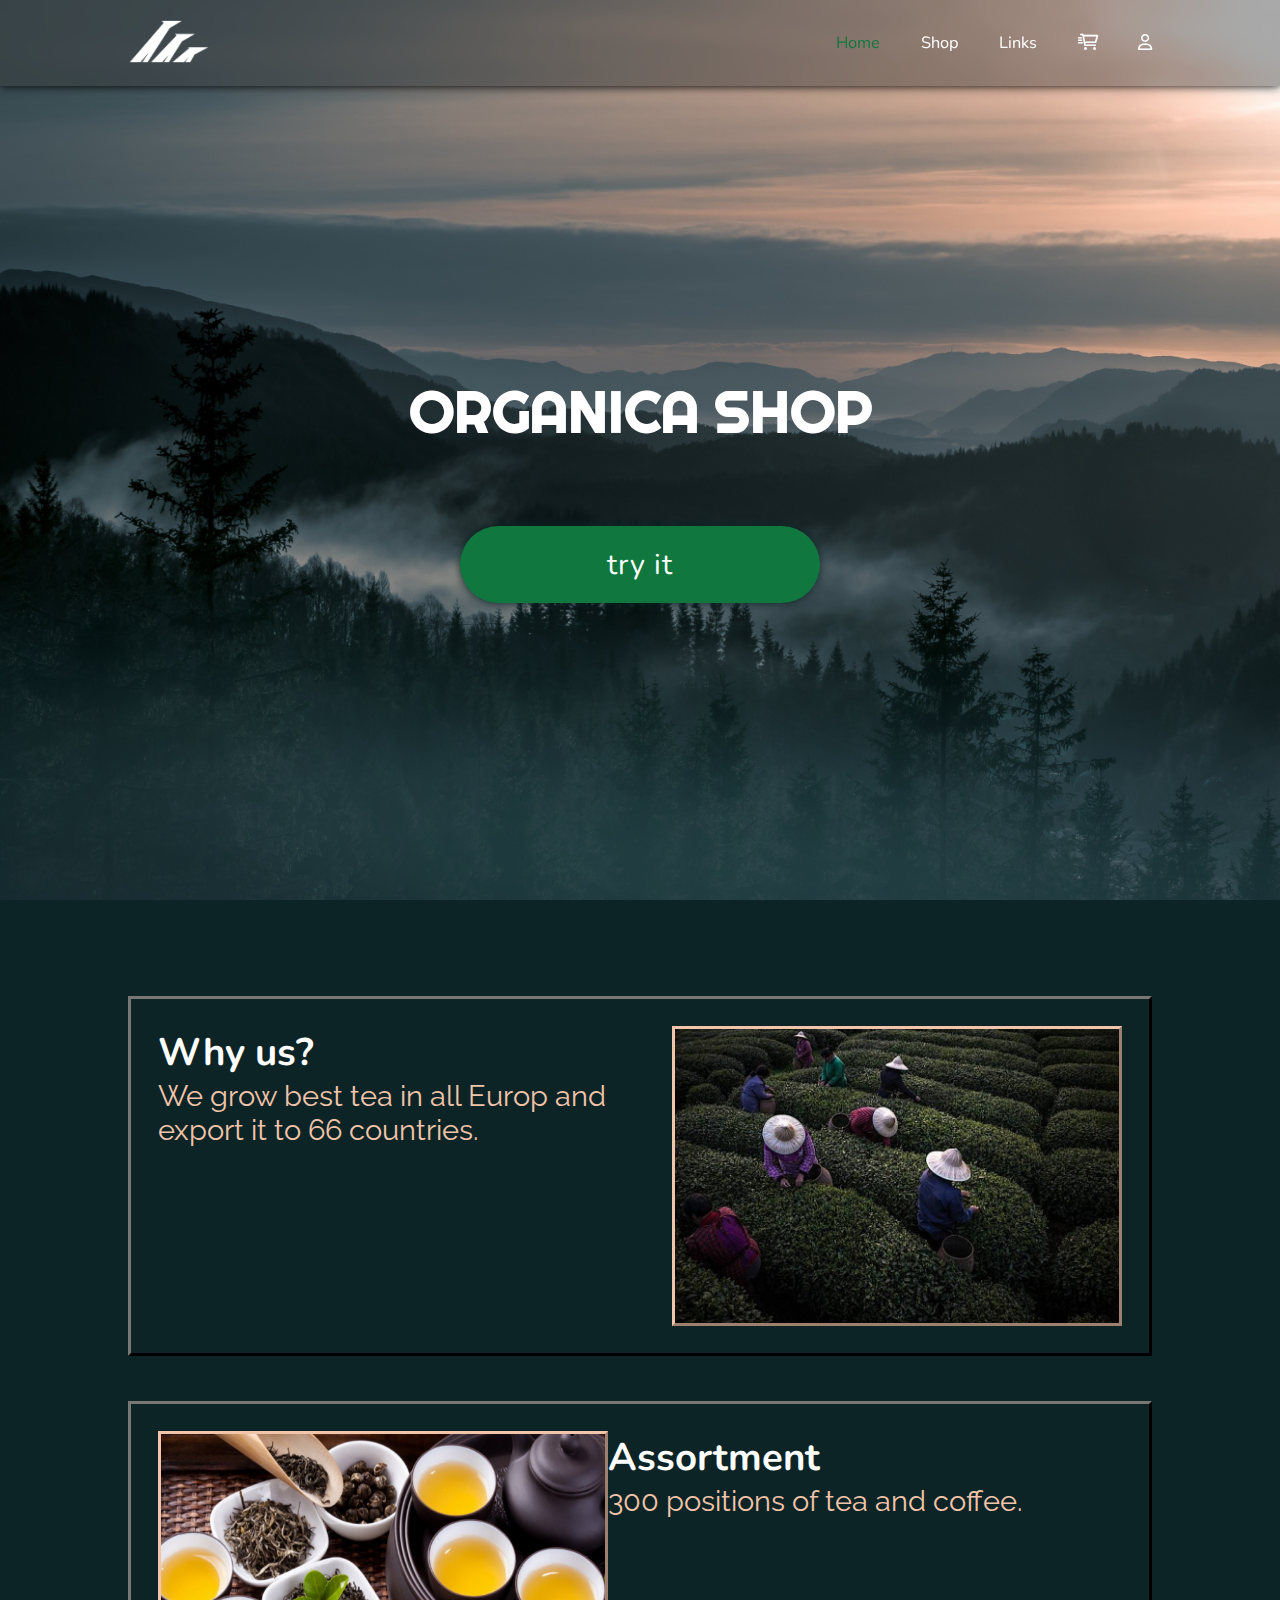
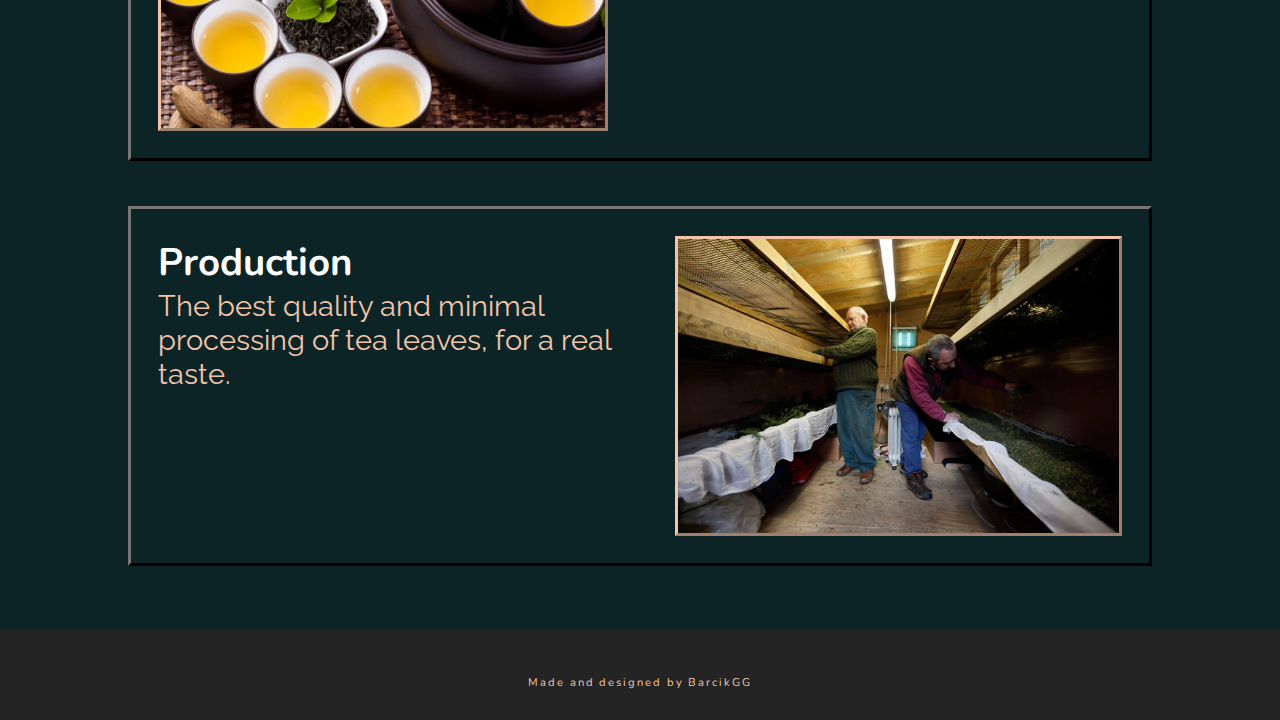
==== commit b162197c: "add login" ====
--- a/index.html
+++ b/index.html
@@ -19,10 +19,9 @@
             <nav class="navbar">
                 <a href="index.html" class="active">Home</a>
                 <a href="shop.html">Shop</a>
-                <a href="#">Safety</a>
                 <a href="#">Links</a>
                 <a href="cart.html"><i class="fa-regular fa-cart-shopping-fast"></i></a>
-                <a href="#"><i class="fa-regular fa-user"></i></a>
+                <a href="authorize.html"><i class="fa-regular fa-user"></i></a>
             </nav>
     </header> 
     
--- a/styles/index.css
+++ b/styles/index.css
@@ -180,7 +180,8 @@
 }
 
 .product-card {
-    background-color: #2d2c2c;
+    background-color: #3333336c;
+    backdrop-filter: blur(4px);
     padding: 20px;
     border-radius: 5px;
     transition: all 0.3s ease;
@@ -283,6 +284,53 @@
     flex-direction: column;
 }
 
+.amount{
+    margin-top: 20%;
+    display: flex;
+    flex-direction: row;
+}
+
+.amount p{
+    margin-top: 1vh;
+    font-family: Gilroy;
+    font-weight: 600;
+}
+
+.cart-btn{
+    margin-left: 2vh;
+    display: inline-block;
+    width: 5vh;
+    height: 5vh;
+    border-radius: 50%;
+    box-shadow: 0 0 1rem var(--background-color);
+    background-color: var(--text-color);
+    font-size: 2rem;
+    text-align: center;
+    color: var(--background-color);
+    font-weight: 400;
+}
+
+.cart-btn:hover{
+    scale: 1.05;
+    transition: 0.5s;
+    cursor: pointer;
+}
+
+.circle{
+    margin-left: 2vh;
+    height: 5vh;
+    width: 5vh;
+    border-radius: 50%;
+    background-color: var(--tittle-color);
+    padding: auto;
+}
+
+.count{
+    text-align: center;
+    color: var(--background-color);
+    font-size: 1rem;
+}
+
 .heading{
     text-align: center;
 }
@@ -345,6 +393,129 @@
     cursor: pointer;
     background-color: var(--button-hover-color);
     transition: .6s;
+}
+
+.authorize{
+    display: flex;
+    justify-content: center;
+    align-items: center;
+    background: url("/img/back_main.jpg");
+    background-size: cover;
+    background-repeat: no-repeat;
+}
+
+.form-box{
+    position: relative;
+    border-radius: 3vh;
+    display: flex;
+    justify-content: center;
+    align-items: center;
+    width: 400px;
+    height: 450px;
+    background-color: #3333336c;
+    backdrop-filter: blur(4px);
+}  
+
+.form-value h2{
+    font-size: 5rem;
+    text-align: center;
+}
+
+.inputBox{
+    position: relative;
+    width: 310px;
+    margin: 30px 0;
+    border-bottom: 2px solid #ffff;
+}
+
+.inputBox label{
+    position: absolute;
+    top: 50%;
+    left: 5px;
+    transform: translateY(-50%);
+    color: var(--text-color);
+    font-size: 2.5rem;
+    pointer-events: none;
+    transition: .5s;
+}
+
+input:focus ~ label,
+input:valid ~ label{
+top: -5px;
+}
+
+.inputBox input{
+    width: 100%;
+    height: 50px;
+    background: transparent;
+    border: none;
+    outline: none;
+    font-size: 2rem;
+    padding: 0 35px 0 5px;
+    color: var(--tittle-color);
+}
+
+#icon{
+    position: absolute;
+    right: 8px;
+    color: var(--tittle-color);
+    font-size: 2rem;
+    top: 20px;
+} 
+
+.forget{
+    float: left;
+    margin: -15px 0 15px;
+    font-size: 1.5rem;
+    color: var(--tittle-color);
+    display: flex;
+    justify-content: center;
+}
+
+.forget label input{
+    margin-right: 3px;
+}
+
+.forget label a{
+    color: var(--text-color);
+    text-decoration: none;
+    font-size: 1.5rem;
+}
+
+.forget label a:hover{
+    text-decoration: underline;
+}
+
+.log-btn{
+    width: 100%;
+    height: 5vh;
+    border-radius: 5vh;
+    background-color: var(--button-hover-color);
+    color: var(--tittle-color);
+    cursor: pointer;
+    font-size: 2rem;
+    font-weight: 500;
+}
+
+.log-btn:hover{
+    scale: 1.05;
+    transition: 0.8s;
+}
+
+.register{
+    font-size: 1.5rem;
+    text-align: center;
+    margin: 25px 0 10px;
+}
+
+.register p{
+    color: var(--tittle-color);
+}
+
+.register p a{
+    text-decoration: none;
+    color: var(--text-color);
+    font-weight: 400;
 }
 
 footer{
@@ -425,6 +596,20 @@
         margin-bottom: 5vh;
         width: 100%;
     }
+
+    .cart{
+        flex-direction: column-reverse;
+    }
+
+    .cart-item{
+        width: 100%;
+        justify-content: start;
+    }
+
+    .cart-form{
+        width: 100%;
+        justify-content: center;
+    }
 }
     
 @media only screen and (max-width: 500px) {
@@ -459,4 +644,16 @@
     .about_card_img{
         width: 30vh;
     }
+
+    .cart-item-text{
+        margin-left: 1vh;
+    }
+
+    .cart-item h3{
+        font-size: 2rem;
+    }
+
+    .cart-item p{
+        font-size: 1rem;
+    }
 }